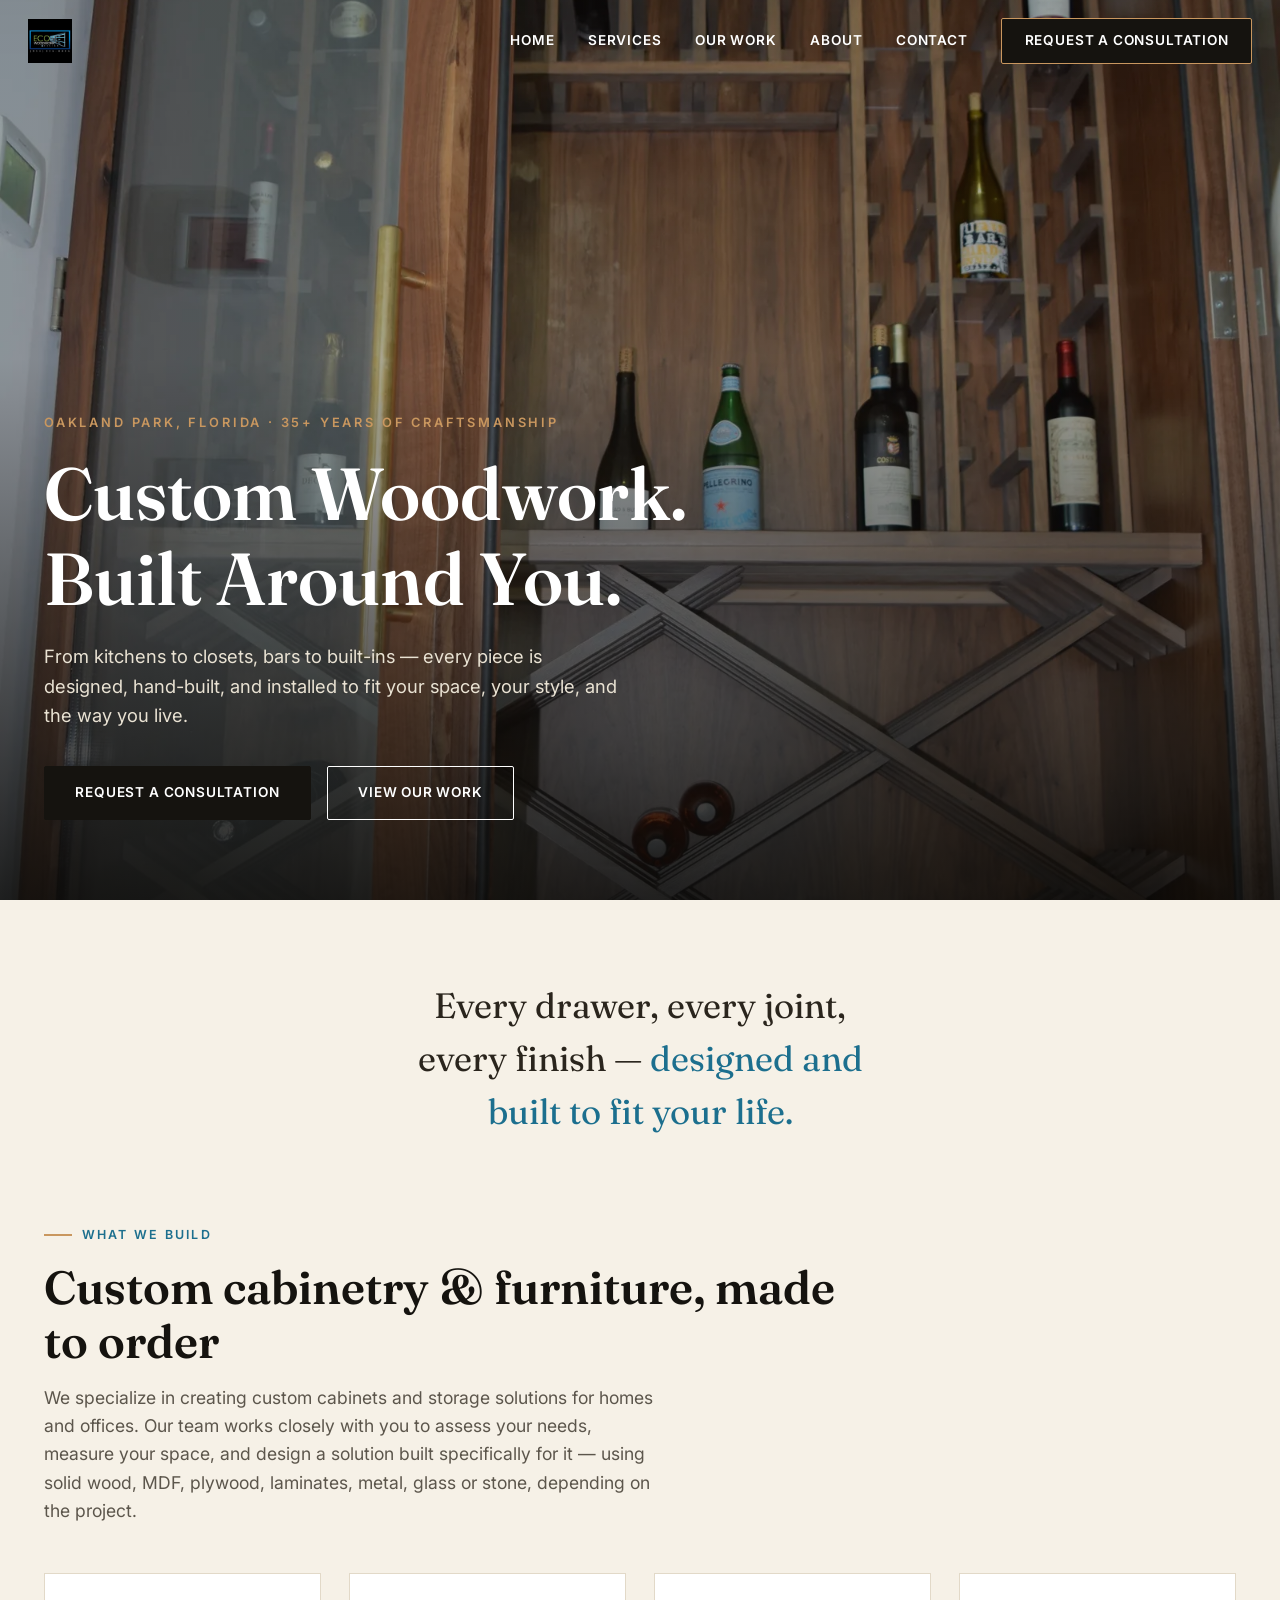
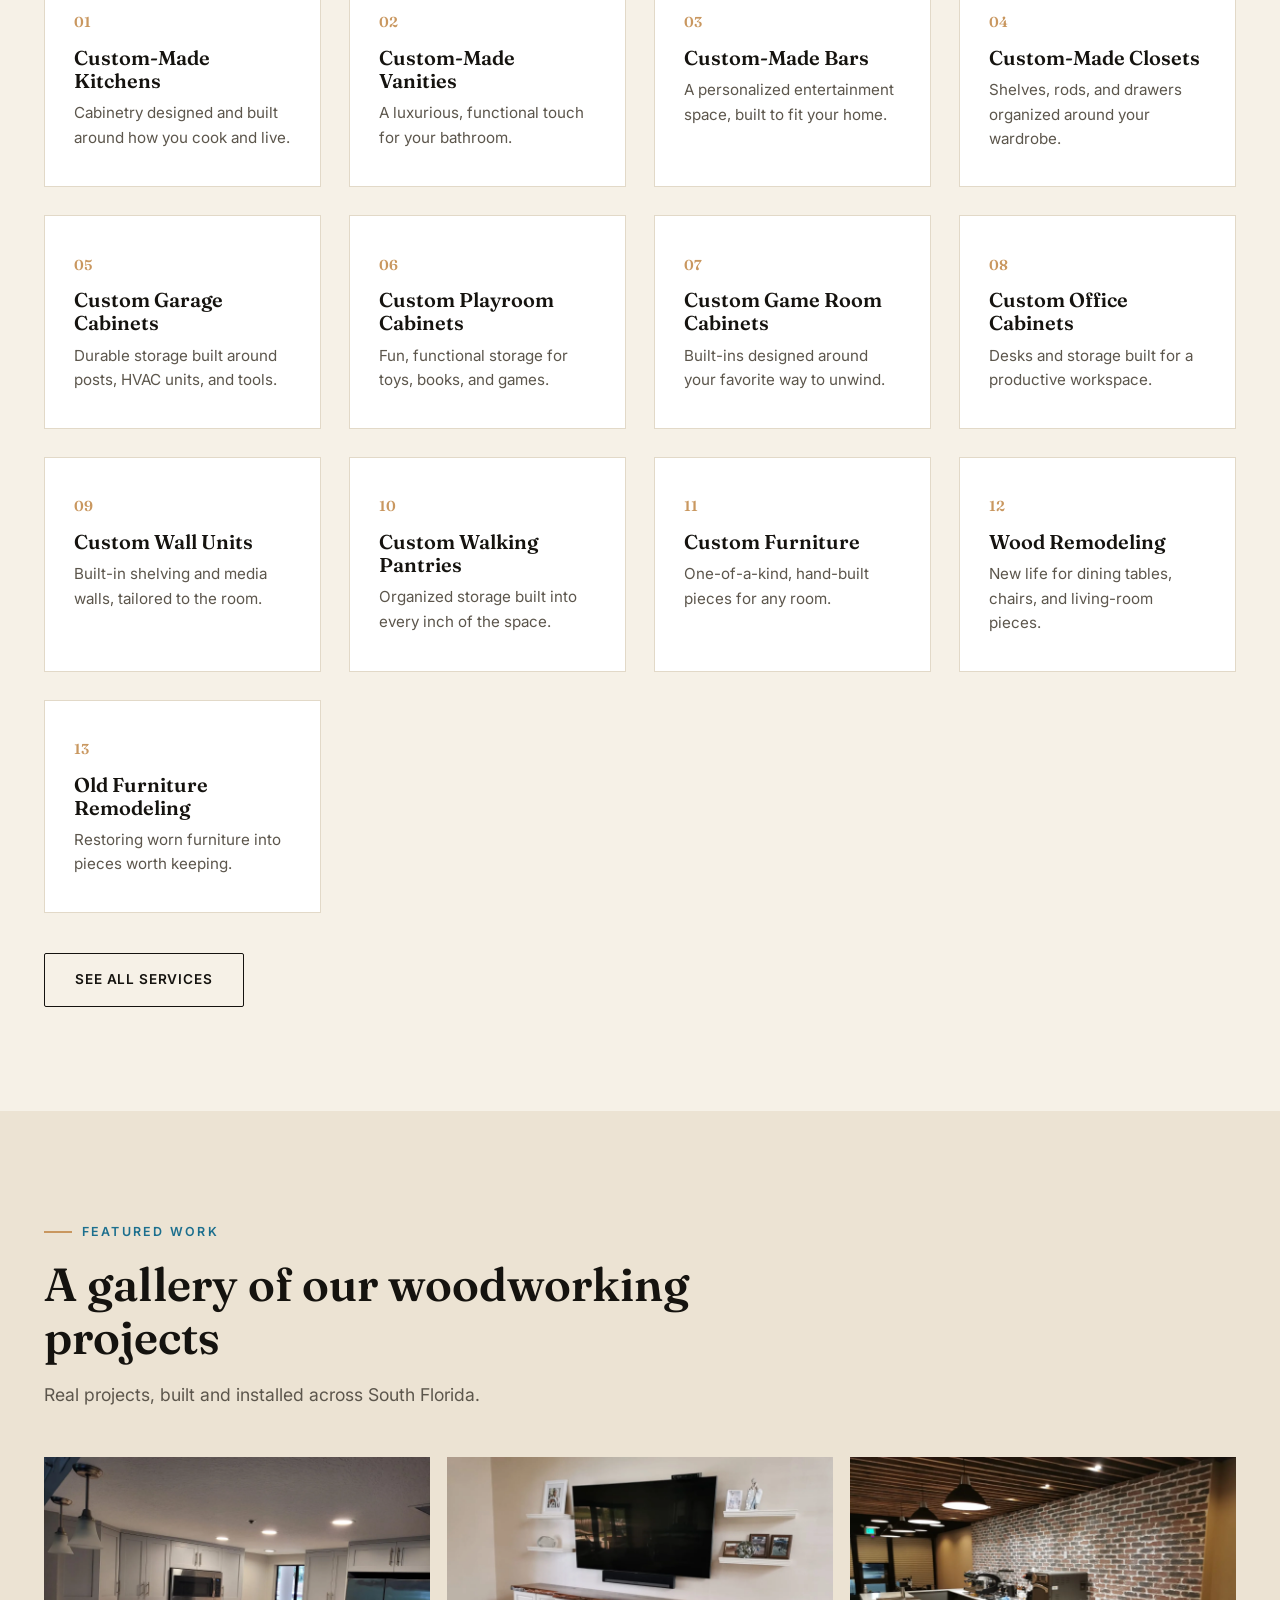
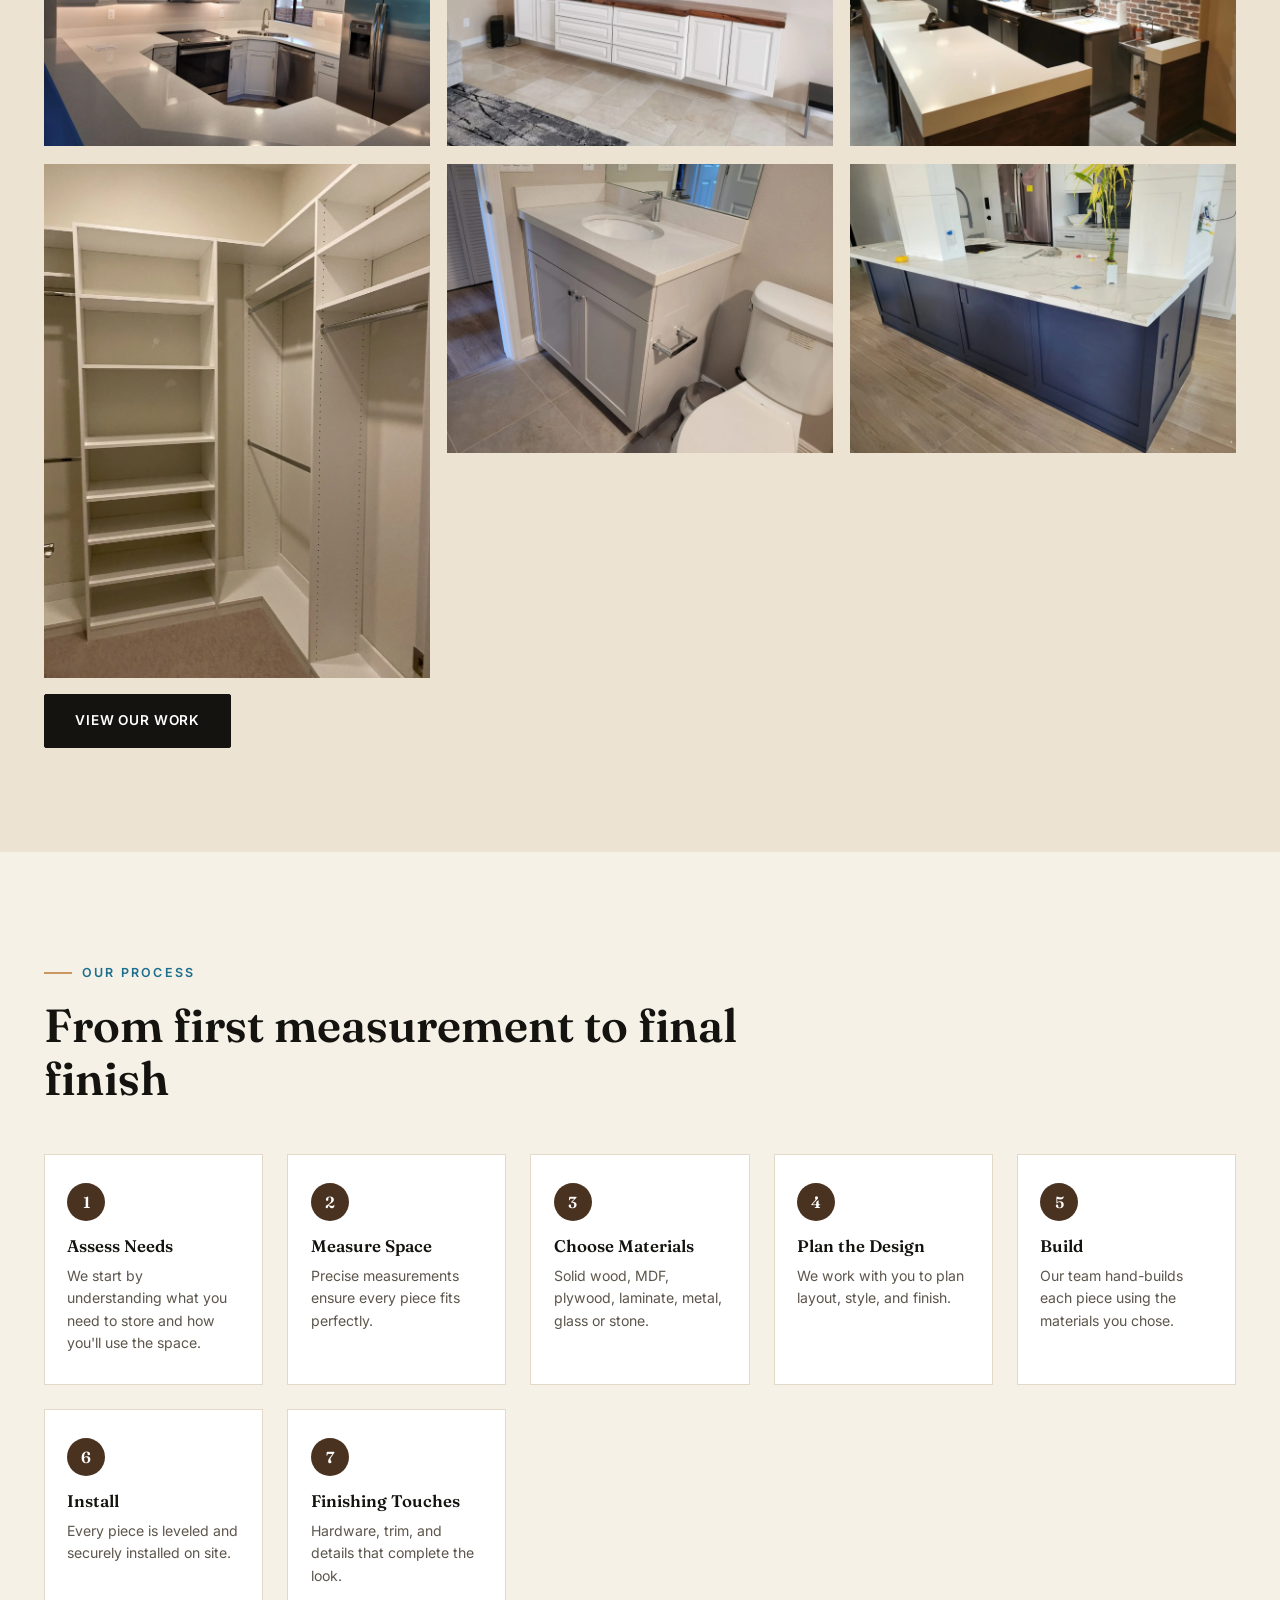
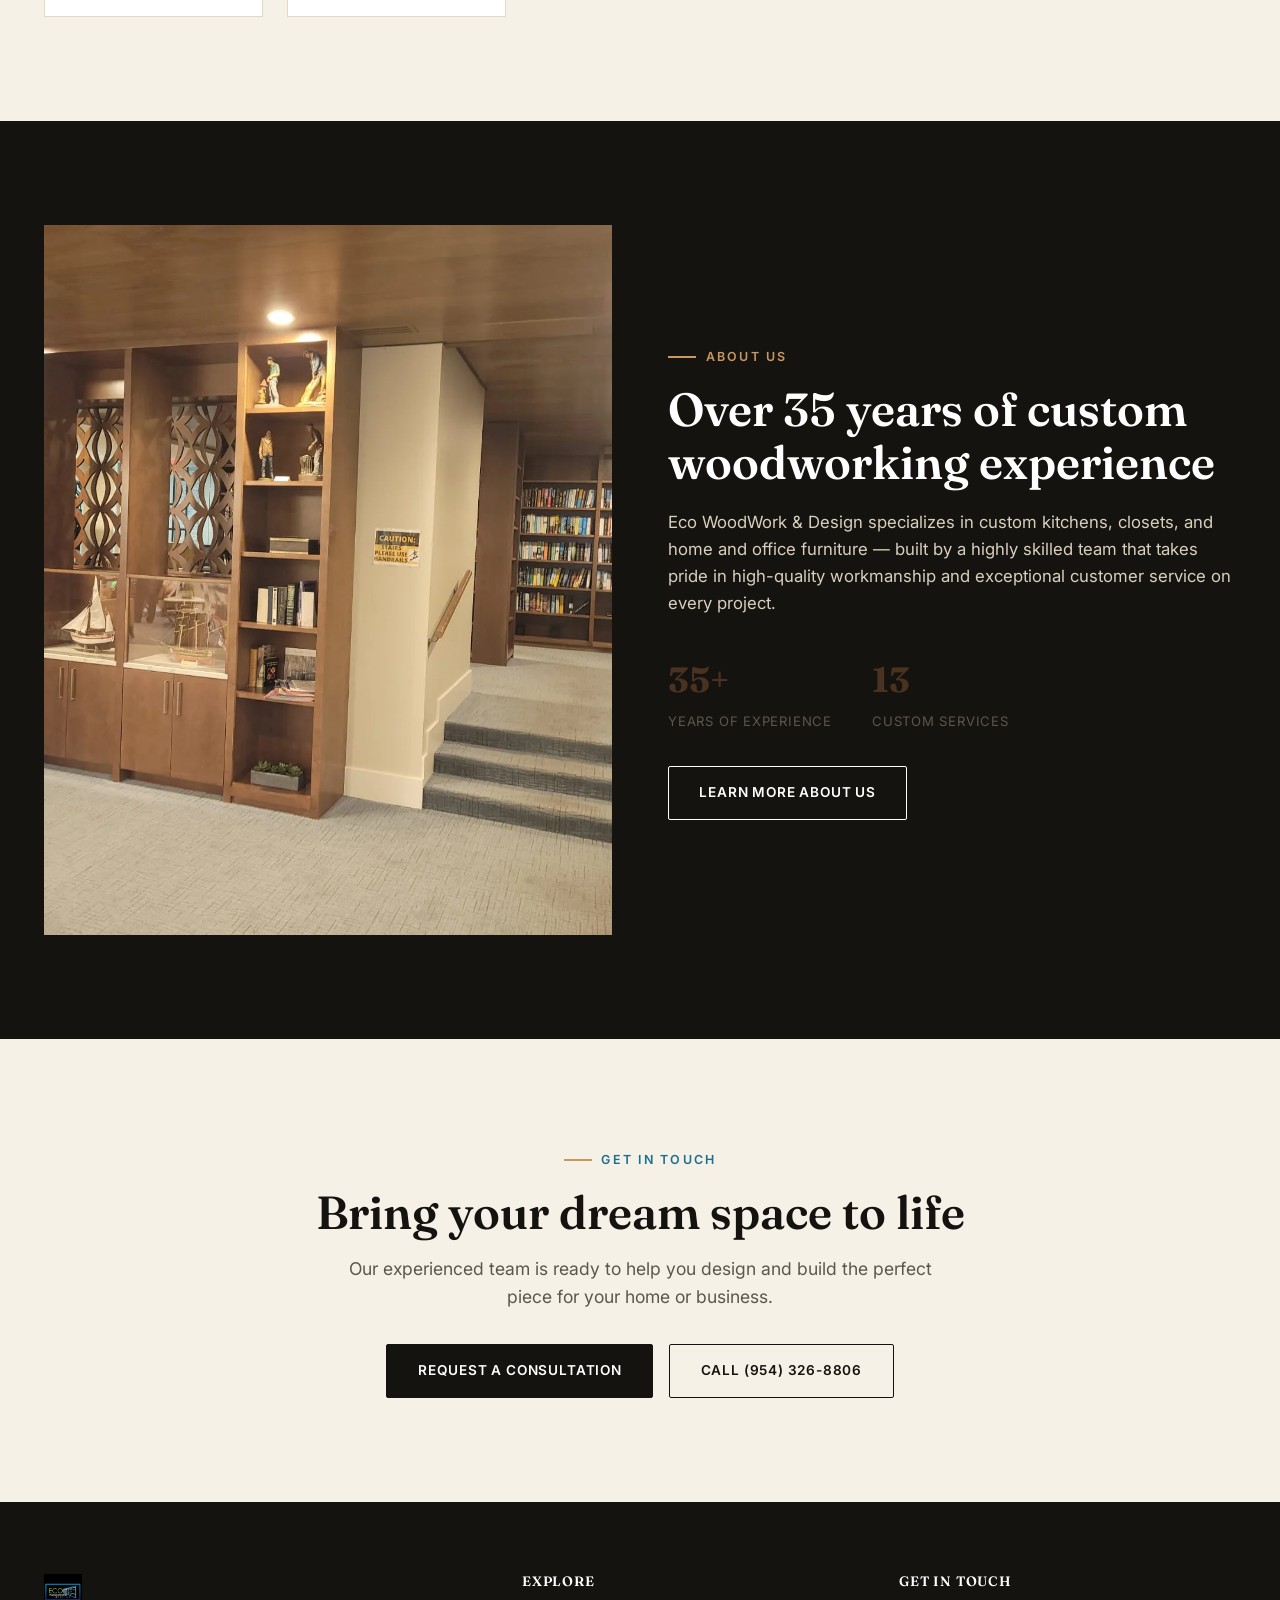
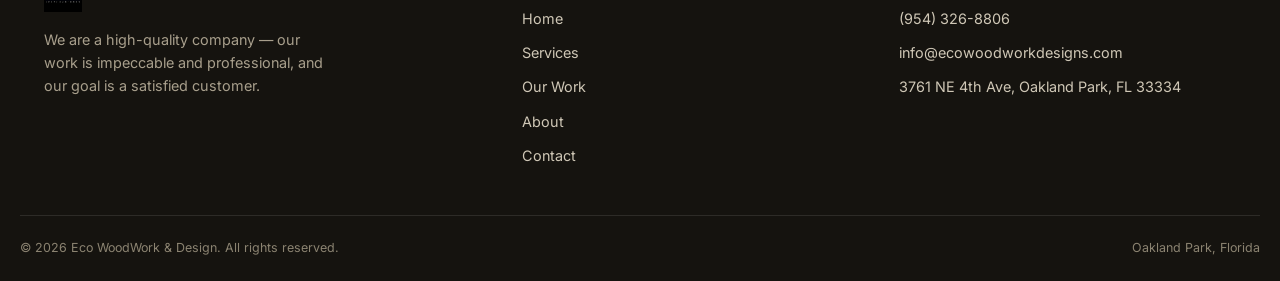
==== index.html @ cc2ccb41 "Build Eco WoodWork & Design site (kitchens, closets, vanities, bars, wall units, offices, custom fur" ====
<!DOCTYPE html>
<html lang="en">
<head>
<meta charset="UTF-8" />
<meta name="viewport" content="width=device-width, initial-scale=1.0" />
<title>Eco WoodWork &amp; Design | Custom Cabinetry &amp; Furniture in Oakland Park, FL</title>
<meta name="description" content="Custom-made kitchens, closets, vanities, bars, wall units and furniture — hand-built in Oakland Park, Florida with over 35 years of woodworking experience." />
<link rel="canonical" href="https://ecowoodworkdesigns.com/" />
<meta property="og:type" content="website" />
<meta property="og:title" content="Eco WoodWork & Design | Custom Cabinetry & Furniture" />
<meta property="og:description" content="Custom-made kitchens, closets, vanities, bars, wall units and furniture — hand-built in Oakland Park, Florida with over 35 years of woodworking experience." />
<meta property="og:image" content="https://ecowoodworkdesigns.com/assets/logo/eco-logo.png" />
<meta property="og:url" content="https://ecowoodworkdesigns.com/" />
<meta name="robots" content="index, follow" />
<link rel="icon" type="image/png" sizes="32x32" href="/assets/logo/favicon-32.png" />
<link rel="apple-touch-icon" sizes="180x180" href="/assets/logo/apple-touch-icon.png" />
<link rel="preconnect" href="https://fonts.googleapis.com" />
<link rel="preconnect" href="https://fonts.gstatic.com" crossorigin />
<link href="https://fonts.googleapis.com/css2?family=Fraunces:opsz,wght@9..144,500;9..144,600;9..144,700&family=Inter:wght@400;500;600;700&display=swap" rel="stylesheet" />
<link rel="stylesheet" href="/css/styles.css?v=1" />
<script type="application/ld+json">
{
  "@context": "https://schema.org",
  "@type": "HomeAndConstructionBusiness",
  "name": "Eco WoodWork & Design",
  "image": "https://ecowoodworkdesigns.com/assets/logo/eco-logo.png",
  "telephone": "+1-954-326-8806",
  "email": "info@ecowoodworkdesigns.com",
  "address": {
    "@type": "PostalAddress",
    "streetAddress": "3761 NE 4th Ave",
    "addressLocality": "Oakland Park",
    "addressRegion": "FL",
    "postalCode": "33334",
    "addressCountry": "US"
  },
  "url": "https://ecowoodworkdesigns.com/"
}
</script>
</head>
<body>

<header class="site-header">
  <a href="/" class="logo" aria-label="Eco WoodWork & Design — home">
    <img src="/assets/logo/eco-logo.webp" alt="Eco WoodWork &amp; Design" width="46" height="46" />
  </a>
  <button class="menu-toggle" aria-label="Toggle menu" aria-expanded="false">
    <span></span><span></span><span></span>
  </button>
  <nav class="main-nav">
    <a href="/">Home</a>
    <a href="/services/">Services</a>
    <a href="/work/">Our Work</a>
    <a href="/about/">About</a>
    <a href="/contact/">Contact</a>
    <a href="/contact/" class="btn btn-solid nav-cta">Request a Consultation</a>
  </nav>
</header>

<section class="hero">
  <div class="hero-media">
    <img src="/assets/images/gallery/bars/bar-01.webp" alt="Custom-built wine and bar cabinetry in walnut wood by Eco WoodWork & Design" />
  </div>
  <div class="hero-content">
    <p class="hero-eyebrow">Oakland Park, Florida &middot; 35+ Years of Craftsmanship</p>
    <h1 class="hero-title">Custom Woodwork.<br>Built Around You.</h1>
    <p class="hero-sub">From kitchens to closets, bars to built-ins — every piece is designed, hand-built, and installed to fit your space, your style, and the way you live.</p>
    <div class="hero-actions">
      <a href="/contact/" class="btn btn-solid">Request a Consultation</a>
      <a href="/work/" class="btn btn-light">View Our Work</a>
    </div>
  </div>
</section>

<section class="statement section">
  <div class="container">
    <p data-animate>Every drawer, every joint, every finish — <span class="cyan">designed and built to fit your life.</span></p>
  </div>
</section>

<section class="section" id="services" style="padding-top:0;">
  <div class="container">
    <p class="eyebrow" data-animate>What We Build</p>
    <h2 class="section-title" data-animate data-animate-delay="1">Custom cabinetry &amp; furniture, made to order</h2>
    <p class="section-lede" data-animate data-animate-delay="2">We specialize in creating custom cabinets and storage solutions for homes and offices. Our team works closely with you to assess your needs, measure your space, and design a solution built specifically for it — using solid wood, MDF, plywood, laminates, metal, glass or stone, depending on the project.</p>

    <div class="grid cols-4" style="margin-top:3rem;">
      <div class="service-card" data-animate>
        <span class="num">01</span>
        <h3>Custom-Made Kitchens</h3>
        <p>Cabinetry designed and built around how you cook and live.</p>
      </div>
      <div class="service-card" data-animate data-animate-delay="1">
        <span class="num">02</span>
        <h3>Custom-Made Vanities</h3>
        <p>A luxurious, functional touch for your bathroom.</p>
      </div>
      <div class="service-card" data-animate data-animate-delay="2">
        <span class="num">03</span>
        <h3>Custom-Made Bars</h3>
        <p>A personalized entertainment space, built to fit your home.</p>
      </div>
      <div class="service-card" data-animate data-animate-delay="3">
        <span class="num">04</span>
        <h3>Custom-Made Closets</h3>
        <p>Shelves, rods, and drawers organized around your wardrobe.</p>
      </div>
      <div class="service-card" data-animate>
        <span class="num">05</span>
        <h3>Custom Garage Cabinets</h3>
        <p>Durable storage built around posts, HVAC units, and tools.</p>
      </div>
      <div class="service-card" data-animate data-animate-delay="1">
        <span class="num">06</span>
        <h3>Custom Playroom Cabinets</h3>
        <p>Fun, functional storage for toys, books, and games.</p>
      </div>
      <div class="service-card" data-animate data-animate-delay="2">
        <span class="num">07</span>
        <h3>Custom Game Room Cabinets</h3>
        <p>Built-ins designed around your favorite way to unwind.</p>
      </div>
      <div class="service-card" data-animate data-animate-delay="3">
        <span class="num">08</span>
        <h3>Custom Office Cabinets</h3>
        <p>Desks and storage built for a productive workspace.</p>
      </div>
      <div class="service-card" data-animate>
        <span class="num">09</span>
        <h3>Custom Wall Units</h3>
        <p>Built-in shelving and media walls, tailored to the room.</p>
      </div>
      <div class="service-card" data-animate data-animate-delay="1">
        <span class="num">10</span>
        <h3>Custom Walking Pantries</h3>
        <p>Organized storage built into every inch of the space.</p>
      </div>
      <div class="service-card" data-animate data-animate-delay="2">
        <span class="num">11</span>
        <h3>Custom Furniture</h3>
        <p>One-of-a-kind, hand-built pieces for any room.</p>
      </div>
      <div class="service-card" data-animate data-animate-delay="3">
        <span class="num">12</span>
        <h3>Wood Remodeling</h3>
        <p>New life for dining tables, chairs, and living-room pieces.</p>
      </div>
      <div class="service-card" data-animate>
        <span class="num">13</span>
        <h3>Old Furniture Remodeling</h3>
        <p>Restoring worn furniture into pieces worth keeping.</p>
      </div>
    </div>
    <div class="btn-row" style="margin-top:2.5rem;" data-animate>
      <a href="/services/" class="btn">See All Services</a>
    </div>
  </div>
</section>

<section class="section" style="background:var(--cream-deep);">
  <div class="container">
    <p class="eyebrow" data-animate>Featured Work</p>
    <h2 class="section-title" data-animate data-animate-delay="1">A gallery of our woodworking projects</h2>
    <p class="section-lede" data-animate data-animate-delay="2">Real projects, built and installed across South Florida.</p>

    <div class="masonry" style="margin-top:3rem;">
      <figure data-animate><img src="/assets/images/gallery/kitchens/kitchen-05.webp" alt="Custom white kitchen cabinetry" loading="lazy" /></figure>
      <figure data-animate data-animate-delay="1"><img src="/assets/images/gallery/closets/closet-09.webp" alt="Custom walk-in closet with shelving" loading="lazy" /></figure>
      <figure data-animate data-animate-delay="2"><img src="/assets/images/gallery/wall-units/wall-unit-02.webp" alt="Floating wall unit with live-edge wood top" loading="lazy" /></figure>
      <figure data-animate><img src="/assets/images/gallery/vanities/vanitie-01.webp" alt="Custom bathroom vanity" loading="lazy" /></figure>
      <figure data-animate data-animate-delay="1"><img src="/assets/images/gallery/bars/bar-04.webp" alt="Custom commercial bar counter" loading="lazy" /></figure>
      <figure data-animate data-animate-delay="2"><img src="/assets/images/gallery/kitchens/kitchen-06.webp" alt="Navy blue kitchen island with quartz countertop" loading="lazy" /></figure>
    </div>
    <div class="btn-row" style="margin-top:1rem;" data-animate>
      <a href="/work/" class="btn btn-solid">View Our Work</a>
    </div>
  </div>
</section>

<section class="section">
  <div class="container">
    <p class="eyebrow" data-animate>Our Process</p>
    <h2 class="section-title" data-animate data-animate-delay="1">From first measurement to final finish</h2>
    <div class="process-list">
      <div class="process-step" data-animate><span class="step-num">1</span><h4>Assess Needs</h4><p>We start by understanding what you need to store and how you'll use the space.</p></div>
      <div class="process-step" data-animate data-animate-delay="1"><span class="step-num">2</span><h4>Measure Space</h4><p>Precise measurements ensure every piece fits perfectly.</p></div>
      <div class="process-step" data-animate data-animate-delay="2"><span class="step-num">3</span><h4>Choose Materials</h4><p>Solid wood, MDF, plywood, laminate, metal, glass or stone.</p></div>
      <div class="process-step" data-animate data-animate-delay="3"><span class="step-num">4</span><h4>Plan the Design</h4><p>We work with you to plan layout, style, and finish.</p></div>
      <div class="process-step" data-animate><span class="step-num">5</span><h4>Build</h4><p>Our team hand-builds each piece using the materials you chose.</p></div>
      <div class="process-step" data-animate data-animate-delay="1"><span class="step-num">6</span><h4>Install</h4><p>Every piece is leveled and securely installed on site.</p></div>
      <div class="process-step" data-animate data-animate-delay="2"><span class="step-num">7</span><h4>Finishing Touches</h4><p>Hardware, trim, and details that complete the look.</p></div>
    </div>
  </div>
</section>

<section class="section" style="background:var(--ink); color:var(--white);">
  <div class="container about-block">
    <div data-animate>
      <img src="/assets/images/gallery/wall-units/wall-unit-06.webp" alt="Custom built-in library shelving" />
    </div>
    <div data-animate data-animate-delay="1">
      <p class="eyebrow" style="color:var(--wood-light);">About Us</p>
      <h2 class="section-title" style="color:var(--white);">Over 35 years of custom woodworking experience</h2>
      <p style="color:#d8d0bf; margin-top:1.2rem; font-size:1.05rem;">Eco WoodWork &amp; Design specializes in custom kitchens, closets, and home and office furniture — built by a highly skilled team that takes pride in high-quality workmanship and exceptional customer service on every project.</p>
      <div class="stat-row">
        <div class="stat"><strong>35+</strong><span>Years of Experience</span></div>
        <div class="stat"><strong>13</strong><span>Custom Services</span></div>
      </div>
      <div class="btn-row" style="margin-top:2rem;">
        <a href="/about/" class="btn btn-light">Learn More About Us</a>
      </div>
    </div>
  </div>
</section>

<section class="section">
  <div class="container" style="text-align:center;">
    <p class="eyebrow" data-animate style="justify-content:center;">Get In Touch</p>
    <h2 class="section-title" data-animate data-animate-delay="1" style="margin:0 auto; text-align:center;">Bring your dream space to life</h2>
    <p class="section-lede" data-animate data-animate-delay="2" style="margin:1rem auto 0;">Our experienced team is ready to help you design and build the perfect piece for your home or business.</p>
    <div class="btn-row" style="justify-content:center; margin-top:2rem;" data-animate data-animate-delay="3">
      <a href="/contact/" class="btn btn-solid">Request a Consultation</a>
      <a href="tel:+19543268806" class="btn">Call (954) 326-8806</a>
    </div>
  </div>
</section>

<footer class="site-footer">
  <div class="container footer-grid">
    <div>
      <a href="/" class="logo">
        <img src="/assets/logo/eco-logo.webp" alt="Eco WoodWork &amp; Design" width="42" height="42" />
      </a>
      <p class="footer-tagline">We are a high-quality company — our work is impeccable and professional, and our goal is a satisfied customer.</p>
    </div>
    <div>
      <h4>Explore</h4>
      <div class="footer-links">
        <a href="/">Home</a>
        <a href="/services/">Services</a>
        <a href="/work/">Our Work</a>
        <a href="/about/">About</a>
        <a href="/contact/">Contact</a>
      </div>
    </div>
    <div>
      <h4>Get In Touch</h4>
      <div class="footer-links">
        <a href="tel:+19543268806">(954) 326-8806</a>
        <a href="mailto:info@ecowoodworkdesigns.com">info@ecowoodworkdesigns.com</a>
        <a href="/contact/">3761 NE 4th Ave, Oakland Park, FL 33334</a>
      </div>
    </div>
  </div>
  <div class="container footer-bottom">
    <span>&copy; <span data-year></span> Eco WoodWork &amp; Design. All rights reserved.</span>
    <span>Oakland Park, Florida</span>
  </div>
</footer>

<script src="/js/main.js?v=1"></script>
</body>
</html>
---- css/styles.css ----
/* ============================================================
   ECO WOODWORK & DESIGN — Design System
   ============================================================ */

:root{
  --ink:#15130f;
  --ink-soft:#2a251d;
  --wood-dark:#4a3221;
  --wood:#8a5a34;
  --wood-light:#c9975f;
  --cream:#f6f1e7;
  --cream-deep:#ece3d3;
  --white:#ffffff;
  --graphite:#5c564c;
  --line:#e2d9c8;
  --cyan:#2e9fc4;
  --cyan-deep:#1c6f8e;
  --green:#6fa84b;

  --font-head:'Fraunces', Georgia, 'Times New Roman', serif;
  --font-body:'Inter', -apple-system, BlinkMacSystemFont, 'Segoe UI', sans-serif;

  --section-pad: 6.5rem;
  --container-w: 1240px;

  --ease: cubic-bezier(.22,.68,.32,1);
}

*,*::before,*::after{ box-sizing:border-box; }
html,body{ margin:0; padding:0; }
html{ overflow-x:clip; scroll-behavior:smooth; }
body{
  overflow-x:clip;
  background:var(--cream);
  color:var(--ink);
  font-family:var(--font-body);
  font-size:16px;
  line-height:1.6;
  -webkit-font-smoothing:antialiased;
}
@media (prefers-reduced-motion: reduce){
  html{ scroll-behavior:auto; }
}

img{ max-width:100%; display:block; }
a{ color:inherit; text-decoration:none; }
ul{ margin:0; padding:0; list-style:none; }
h1,h2,h3,h4{ font-family:var(--font-head); font-weight:600; line-height:1.15; margin:0; color:var(--ink); }
p{ margin:0; }
button{ font-family:inherit; cursor:pointer; }

:focus-visible{ outline:2px solid var(--cyan); outline-offset:3px; }

.container{ max-width:var(--container-w); margin:0 auto; padding:0 1.5rem; }
.section{ padding:var(--section-pad) 0; }
@media (max-width:720px){
  :root{ --section-pad:4rem; }
}

.eyebrow{
  display:inline-flex; align-items:center; gap:.6rem;
  font-size:.78rem; letter-spacing:.18em; text-transform:uppercase;
  color:var(--cyan-deep); font-weight:600; margin:0 0 1rem;
}
.eyebrow::before{ content:''; width:28px; height:2px; background:var(--wood-light); }

.section-title{ font-size:clamp(2rem,4vw,2.9rem); max-width:26ch; }
.section-lede{ font-size:1.1rem; color:var(--graphite); max-width:56ch; margin-top:1rem; }

/* ---------------- Buttons ---------------- */
.btn{
  display:inline-flex; align-items:center; justify-content:center; gap:.5rem;
  padding:.95rem 1.9rem; border-radius:2px; border:1.5px solid var(--ink);
  background:transparent; color:var(--ink);
  font-size:.85rem; font-weight:600; letter-spacing:.06em; text-transform:uppercase;
  transition:background .25s var(--ease), color .25s var(--ease), border-color .25s var(--ease), transform .2s var(--ease);
}
.btn:hover{ background:var(--ink); color:var(--white); transform:translateY(-2px); }
.btn-solid{ background:var(--ink); color:var(--white); }
.btn-solid:hover{ background:var(--wood-dark); border-color:var(--wood-dark); }
.btn-light{ border-color:var(--white); color:var(--white); }
.btn-light:hover{ background:var(--white); color:var(--ink); }
.btn-cyan{ background:var(--cyan-deep); border-color:var(--cyan-deep); color:var(--white); }
.btn-cyan:hover{ background:var(--cyan); border-color:var(--cyan); }
.btn-row{ display:flex; gap:1rem; flex-wrap:wrap; }

/* ---------------- Header / Nav ---------------- */
.site-header{
  position:fixed; top:0; left:0; right:0; z-index:1000;
  display:flex; align-items:center; justify-content:space-between;
  padding:1.1rem 1.75rem;
  transition:padding .3s var(--ease);
}
.site-header::before{
  content:''; position:absolute; inset:0; z-index:-1;
  background:rgba(21,19,15,0);
  transition:background .3s var(--ease), backdrop-filter .3s var(--ease);
}
.site-header.is-scrolled::before{
  background:rgba(21,19,15,.92);
  backdrop-filter:blur(10px);
}
.site-header.is-scrolled{ padding:.7rem 1.75rem; }

.logo{ display:flex; align-items:center; gap:.6rem; z-index:2; }
.logo img{ height:44px; width:auto; }
.logo small{ display:none; }

.main-nav{
  display:flex; align-items:center; gap:2.1rem;
}
.main-nav a{
  color:var(--white); font-size:.85rem; font-weight:600;
  letter-spacing:.06em; text-transform:uppercase;
  padding:.4rem 0; position:relative;
}
.main-nav a:not(.btn)::after{
  content:''; position:absolute; left:0; bottom:-2px; width:0; height:1px;
  background:var(--wood-light); transition:width .25s var(--ease);
}
.main-nav a:not(.btn):hover::after{ width:100%; }
.main-nav .nav-cta{
  border:1.5px solid var(--wood-light); color:var(--white);
  padding:.7rem 1.4rem; border-radius:2px;
}
.main-nav .nav-cta:hover{ background:var(--wood-light); color:var(--ink); }

.menu-toggle{
  display:none; flex-direction:column; justify-content:center; gap:5px;
  width:42px; height:42px; background:transparent; border:none; z-index:2;
}
.menu-toggle span{ display:block; width:24px; height:2px; background:var(--white); transition:transform .25s var(--ease), opacity .25s var(--ease); }
.menu-toggle[aria-expanded="true"] span:nth-child(1){ transform:translateY(7px) rotate(45deg); }
.menu-toggle[aria-expanded="true"] span:nth-child(2){ opacity:0; }
.menu-toggle[aria-expanded="true"] span:nth-child(3){ transform:translateY(-7px) rotate(-45deg); }

@media (max-width:900px){
  .menu-toggle{ display:flex; }
  .main-nav{
    position:fixed; inset:0; z-index:1;
    flex-direction:column; justify-content:center; align-items:flex-start;
    gap:1.4rem; padding:2rem 2rem;
    background:var(--ink);
    transform:translateX(100%); transition:transform .35s var(--ease);
  }
  .main-nav.is-open{ transform:translateX(0); }
  .main-nav a{ font-size:1.4rem; }
  .main-nav .nav-cta{ margin-top:1rem; }
}

/* ---------------- Hero ---------------- */
.hero{
  position:relative; min-height:100svh; display:flex; align-items:flex-end;
  background:var(--ink); color:var(--white); overflow:clip;
}
.hero-media{ position:absolute; inset:0; z-index:0; }
.hero-media img{ width:100%; height:100%; object-fit:cover; }
.hero-media::after{
  content:''; position:absolute; inset:0;
  background:linear-gradient(180deg, rgba(10,9,7,.35) 0%, rgba(10,9,7,.35) 40%, rgba(10,9,7,.88) 100%);
}
.hero-content{ position:relative; z-index:1; padding:8rem 1.5rem 5rem; max-width:var(--container-w); margin:0 auto; width:100%; }
.hero-eyebrow{
  font-size:.8rem; letter-spacing:.22em; text-transform:uppercase; color:var(--wood-light);
  font-weight:600; margin-bottom:1.2rem;
}
.hero-title{
  font-size:clamp(2.6rem,6vw,4.6rem); max-width:16ch; color:var(--white);
}
.hero-sub{ font-size:1.15rem; max-width:48ch; margin-top:1.3rem; color:#e9e2d3; }
.hero-actions{ display:flex; gap:1rem; margin-top:2.2rem; flex-wrap:wrap; }

/* ---------------- Data-animate ---------------- */
[data-animate]{
  opacity:0; transform:translateY(28px);
  transition:opacity .7s var(--ease), transform .7s var(--ease);
}
[data-animate].is-visible{ opacity:1; transform:none; }
[data-animate-delay="1"]{ transition-delay:.08s; }
[data-animate-delay="2"]{ transition-delay:.16s; }
[data-animate-delay="3"]{ transition-delay:.24s; }
[data-animate-delay="4"]{ transition-delay:.32s; }
@media (prefers-reduced-motion: reduce){
  [data-animate]{ opacity:1; transform:none; transition:none; }
}

/* ---------------- Brand statement ---------------- */
.statement{
  text-align:center; padding:5rem 0;
}
.statement p{
  font-family:var(--font-head); font-size:clamp(1.5rem,3vw,2.2rem);
  line-height:1.5; max-width:20ch; margin:0 auto; color:var(--ink-soft);
}
.statement .cyan{ color:var(--cyan-deep); }

/* ---------------- Cards / Grids ---------------- */
.grid{ display:grid; gap:1.75rem; }
.cols-2{ grid-template-columns:repeat(2,1fr); }
.cols-3{ grid-template-columns:repeat(3,1fr); }
.cols-4{ grid-template-columns:repeat(4,1fr); }
@media (max-width:960px){ .cols-3,.cols-4{ grid-template-columns:repeat(2,1fr); } }
@media (max-width:620px){ .cols-2,.cols-3,.cols-4{ grid-template-columns:1fr; } }

.service-card{
  background:var(--white); border:1px solid var(--line); padding:2.2rem 1.8rem;
  transition:transform .3s var(--ease), box-shadow .3s var(--ease), border-color .3s var(--ease);
}
.service-card:hover{ transform:translateY(-6px); box-shadow:0 20px 40px -20px rgba(21,19,15,.25); border-color:var(--wood-light); }
.service-card .num{ font-family:var(--font-head); font-size:.9rem; color:var(--wood-light); font-weight:600; }
.service-card h3{ font-size:1.25rem; margin:.7rem 0 .6rem; }
.service-card p{ color:var(--graphite); font-size:.95rem; }

/* ---------------- Process steps ---------------- */
.process-list{ display:grid; grid-template-columns:repeat(auto-fit,minmax(200px,1fr)); gap:1.5rem; margin-top:3rem; }
.process-step{
  position:relative; padding:1.8rem 1.4rem; background:var(--white); border:1px solid var(--line);
}
.process-step .step-num{
  display:inline-flex; align-items:center; justify-content:center;
  width:38px; height:38px; border-radius:50%; background:var(--wood-dark); color:var(--white);
  font-family:var(--font-head); font-weight:600; margin-bottom:1rem;
}
.process-step h4{ font-size:1.05rem; margin-bottom:.5rem; }
.process-step p{ font-size:.88rem; color:var(--graphite); }

/* ---------------- Featured work teaser / gallery ---------------- */
.masonry{
  columns:3 280px; column-gap:1.1rem;
}
.masonry figure{
  break-inside:avoid; margin:0 0 1.1rem; overflow:hidden; position:relative; background:var(--ink);
  cursor:zoom-in;
}
.masonry figure img{ width:100%; height:auto; display:block; transition:transform .5s var(--ease); }
.masonry figure:hover img{ transform:scale(1.045); }
.masonry figcaption{
  position:absolute; left:0; right:0; bottom:0; padding:1.4rem 1.1rem .9rem;
  background:linear-gradient(0deg, rgba(10,9,7,.82), transparent);
  color:var(--white); font-size:.82rem; letter-spacing:.04em; text-transform:uppercase; font-weight:600;
  opacity:0; transform:translateY(8px); transition:opacity .3s var(--ease), transform .3s var(--ease);
}
.masonry figure:hover figcaption{ opacity:1; transform:none; }
@media (max-width:720px){ .masonry{ columns:2 200px; } }
@media (max-width:460px){ .masonry{ columns:1; } }

.placeholder-figure{
  display:flex; align-items:center; justify-content:center; aspect-ratio:4/5;
  background:repeating-linear-gradient(135deg, var(--cream-deep), var(--cream-deep) 12px, var(--cream) 12px, var(--cream) 24px);
  border:1px dashed var(--wood-light); color:var(--graphite);
  font-size:.8rem; letter-spacing:.06em; text-transform:uppercase; text-align:center; padding:1.5rem;
}

.filter-bar{ display:flex; flex-wrap:wrap; gap:.6rem; margin:2.2rem 0 2.5rem; }
.filter-btn{
  padding:.55rem 1.15rem; border:1.5px solid var(--line); background:var(--white);
  font-size:.78rem; font-weight:600; letter-spacing:.05em; text-transform:uppercase;
  border-radius:999px; color:var(--graphite); transition:all .25s var(--ease);
}
.filter-btn:hover{ border-color:var(--wood-light); color:var(--ink); }
.filter-btn.is-active{ background:var(--ink); border-color:var(--ink); color:var(--white); }

/* Lightbox */
.lightbox{
  position:fixed; inset:0; z-index:2000; background:rgba(10,9,7,.95);
  display:flex; align-items:center; justify-content:center; padding:2rem;
  opacity:0; pointer-events:none; transition:opacity .3s var(--ease);
}
.lightbox.is-open{ opacity:1; pointer-events:auto; }
.lightbox img{ max-width:100%; max-height:88vh; margin:0 auto; }
.lightbox-close{
  position:absolute; top:1.5rem; right:1.5rem; width:44px; height:44px;
  border:1.5px solid rgba(255,255,255,.4); background:transparent; color:var(--white);
  border-radius:50%; font-size:1.3rem; line-height:1;
}
.lightbox-cap{ position:absolute; bottom:1.6rem; left:0; right:0; text-align:center; color:#e9e2d3; font-size:.85rem; letter-spacing:.04em; text-transform:uppercase; }

/* ---------------- About ---------------- */
.about-block{ display:grid; grid-template-columns:1fr 1fr; gap:3.5rem; align-items:center; }
.about-block img{ width:100%; height:100%; object-fit:cover; aspect-ratio:4/5; }
@media (max-width:820px){ .about-block{ grid-template-columns:1fr; } }
.stat-row{ display:flex; gap:2.5rem; margin-top:2.2rem; flex-wrap:wrap; }
.stat{ }
.stat strong{ display:block; font-family:var(--font-head); font-size:2.2rem; color:var(--wood-dark); }
.stat span{ font-size:.82rem; text-transform:uppercase; letter-spacing:.06em; color:var(--graphite); }

.mv-grid{ display:grid; grid-template-columns:1fr 1fr; gap:2rem; margin-top:1rem; }
@media (max-width:720px){ .mv-grid{ grid-template-columns:1fr; } }
.mv-card{ background:var(--white); border:1px solid var(--line); padding:2.2rem; }
.mv-card h3{ color:var(--cyan-deep); font-size:1.3rem; margin-bottom:.9rem; }
.mv-card p{ color:var(--graphite); }

/* ---------------- Contact ---------------- */
.contact-grid{ display:grid; grid-template-columns:1.1fr .9fr; gap:3.5rem; }
@media (max-width:900px){ .contact-grid{ grid-template-columns:1fr; } }
.contact-form{ display:flex; flex-direction:column; gap:1.2rem; }
.form-grid{ display:grid; grid-template-columns:1fr 1fr; gap:1.2rem; }
@media (max-width:560px){ .form-grid{ grid-template-columns:1fr; } }
.form-grid label,.contact-form > label{
  display:flex; flex-direction:column; gap:.5rem; font-size:.82rem; font-weight:600;
  letter-spacing:.04em; text-transform:uppercase; color:var(--ink-soft);
}
.full-width{ grid-column:1/-1; }
input,textarea{
  font-family:inherit; font-size:1rem; padding:.85rem 1rem; border:1.5px solid var(--line);
  background:var(--white); color:var(--ink); border-radius:2px; transition:border-color .2s var(--ease);
}
input:focus,textarea:focus{ border-color:var(--cyan); }
textarea{ resize:vertical; min-height:140px; }
.form-status{ font-size:.88rem; min-height:1.2em; }
.form-status.is-success{ color:var(--green); }
.form-status.is-error{ color:#b6462f; }

.contact-info-card{ background:var(--ink); color:var(--white); padding:2.6rem; }
.contact-info-card h3{ color:var(--white); font-size:1.3rem; margin-bottom:1.4rem; }
.contact-info-list{ display:flex; flex-direction:column; gap:1.2rem; }
.contact-info-list a,.contact-info-list span{ display:block; color:#e9e2d3; font-size:.95rem; }
.contact-info-list strong{ display:block; color:var(--wood-light); font-size:.75rem; text-transform:uppercase; letter-spacing:.06em; margin-bottom:.3rem; }
.contact-info-list a:hover{ color:var(--white); }
.map-wrap{ margin-top:1.6rem; border:1px solid rgba(255,255,255,.15); }
.map-wrap iframe{ width:100%; height:220px; border:0; filter:grayscale(.3); }

/* ---------------- Footer ---------------- */
.site-footer{ background:var(--ink); color:#cfc7b6; padding:4.5rem 0 0; }
.footer-grid{ display:grid; grid-template-columns:1.3fr 1fr 1fr; gap:2.5rem; padding-bottom:3rem; }
@media (max-width:720px){ .footer-grid{ grid-template-columns:1fr; } }
.site-footer .logo img{ height:38px; }
.footer-tagline{ margin-top:1rem; font-size:.9rem; max-width:32ch; color:#a89f8c; }
.site-footer h4{ color:var(--white); font-size:.85rem; letter-spacing:.06em; text-transform:uppercase; margin-bottom:1.1rem; }
.footer-links{ display:flex; flex-direction:column; gap:.7rem; }
.footer-links a{ font-size:.9rem; color:#cfc7b6; }
.footer-links a:hover{ color:var(--wood-light); }
.footer-bottom{
  display:flex; justify-content:space-between; flex-wrap:wrap; gap:.6rem;
  padding:1.4rem 0; border-top:1px solid rgba(255,255,255,.1); font-size:.78rem; color:#8b8371;
}

/* ---------------- Page hero (interior pages) ---------------- */
.page-hero{
  background:var(--ink); color:var(--white); padding:calc(var(--section-pad) + 5rem) 0 4rem;
}
.page-hero .eyebrow{ color:var(--wood-light); }
.page-hero h1{ color:var(--white); font-size:clamp(2.2rem,4.5vw,3.4rem); max-width:22ch; }
.page-hero p{ color:#d8d0bf; max-width:56ch; margin-top:1rem; font-size:1.05rem; }

.notice-band{
  background:var(--cream-deep); border:1px dashed var(--wood-light);
  padding:1.1rem 1.4rem; font-size:.88rem; color:var(--graphite); margin-top:2rem;
}
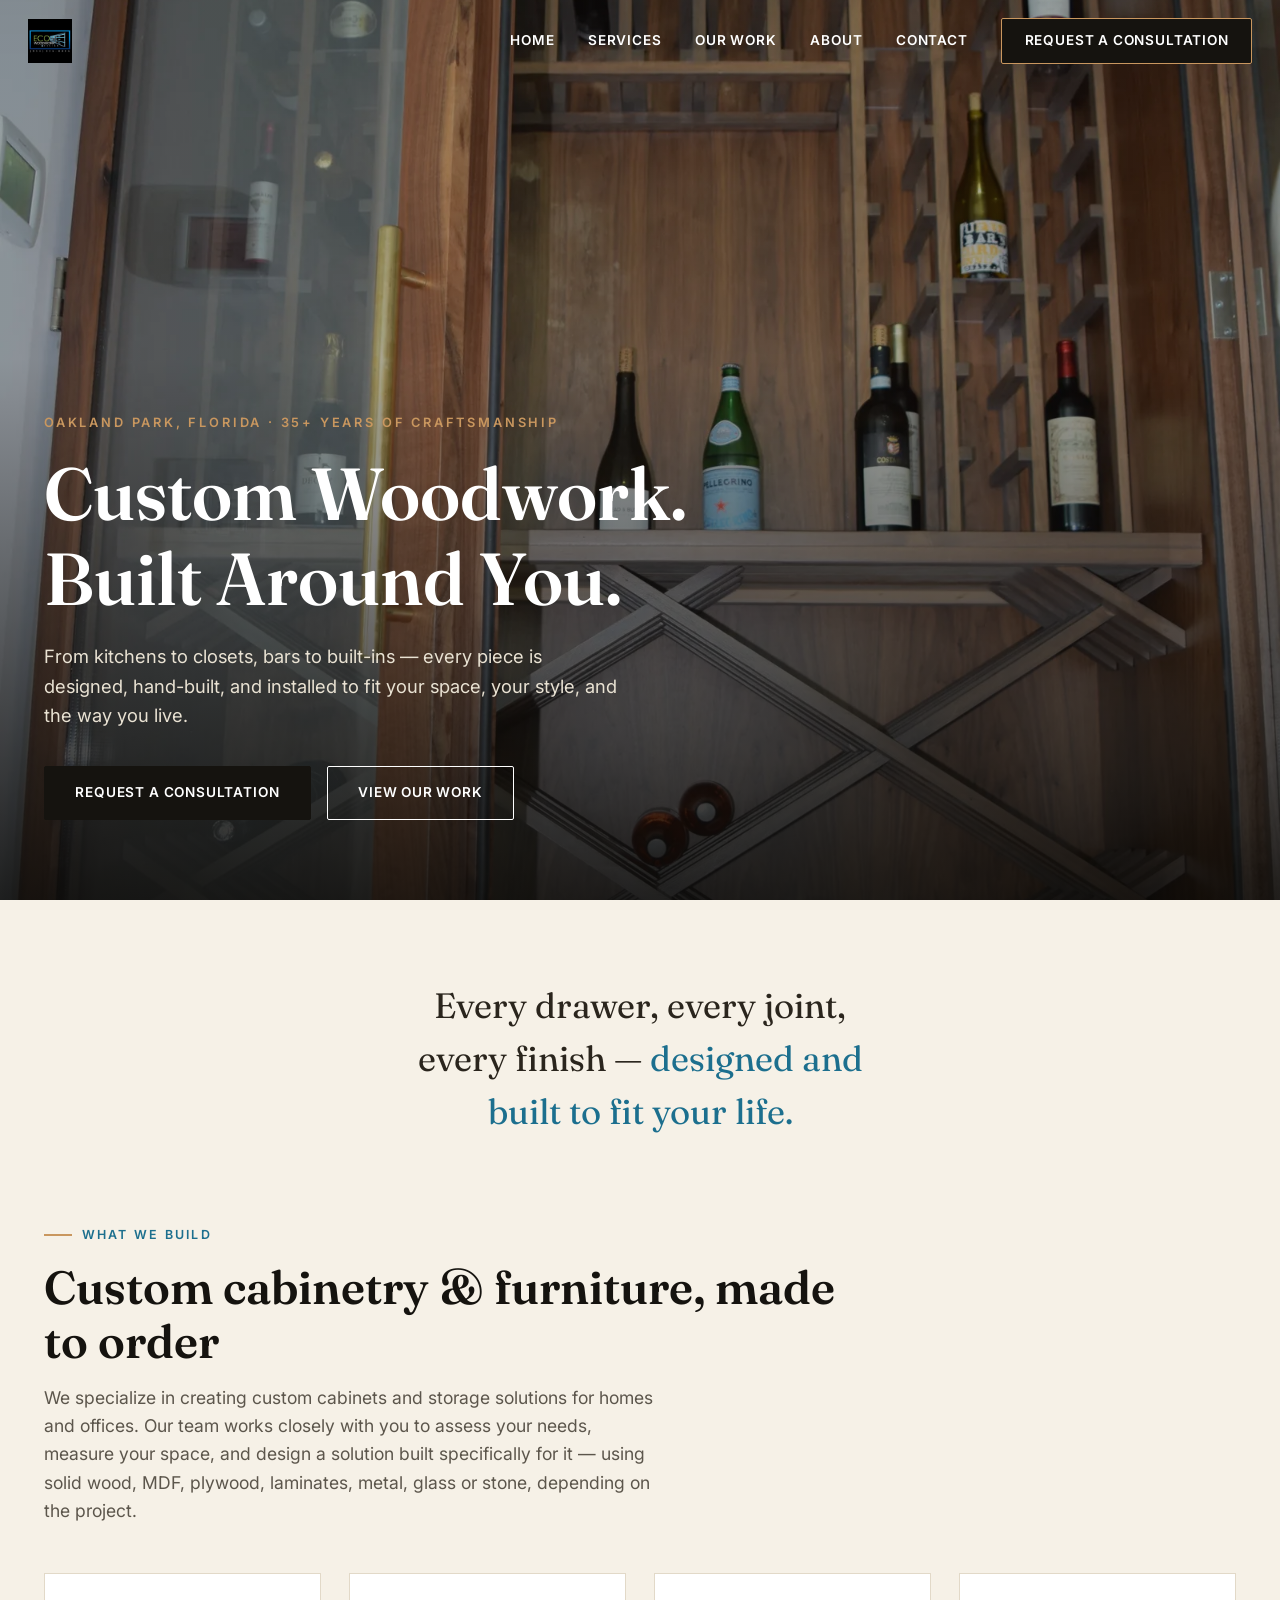
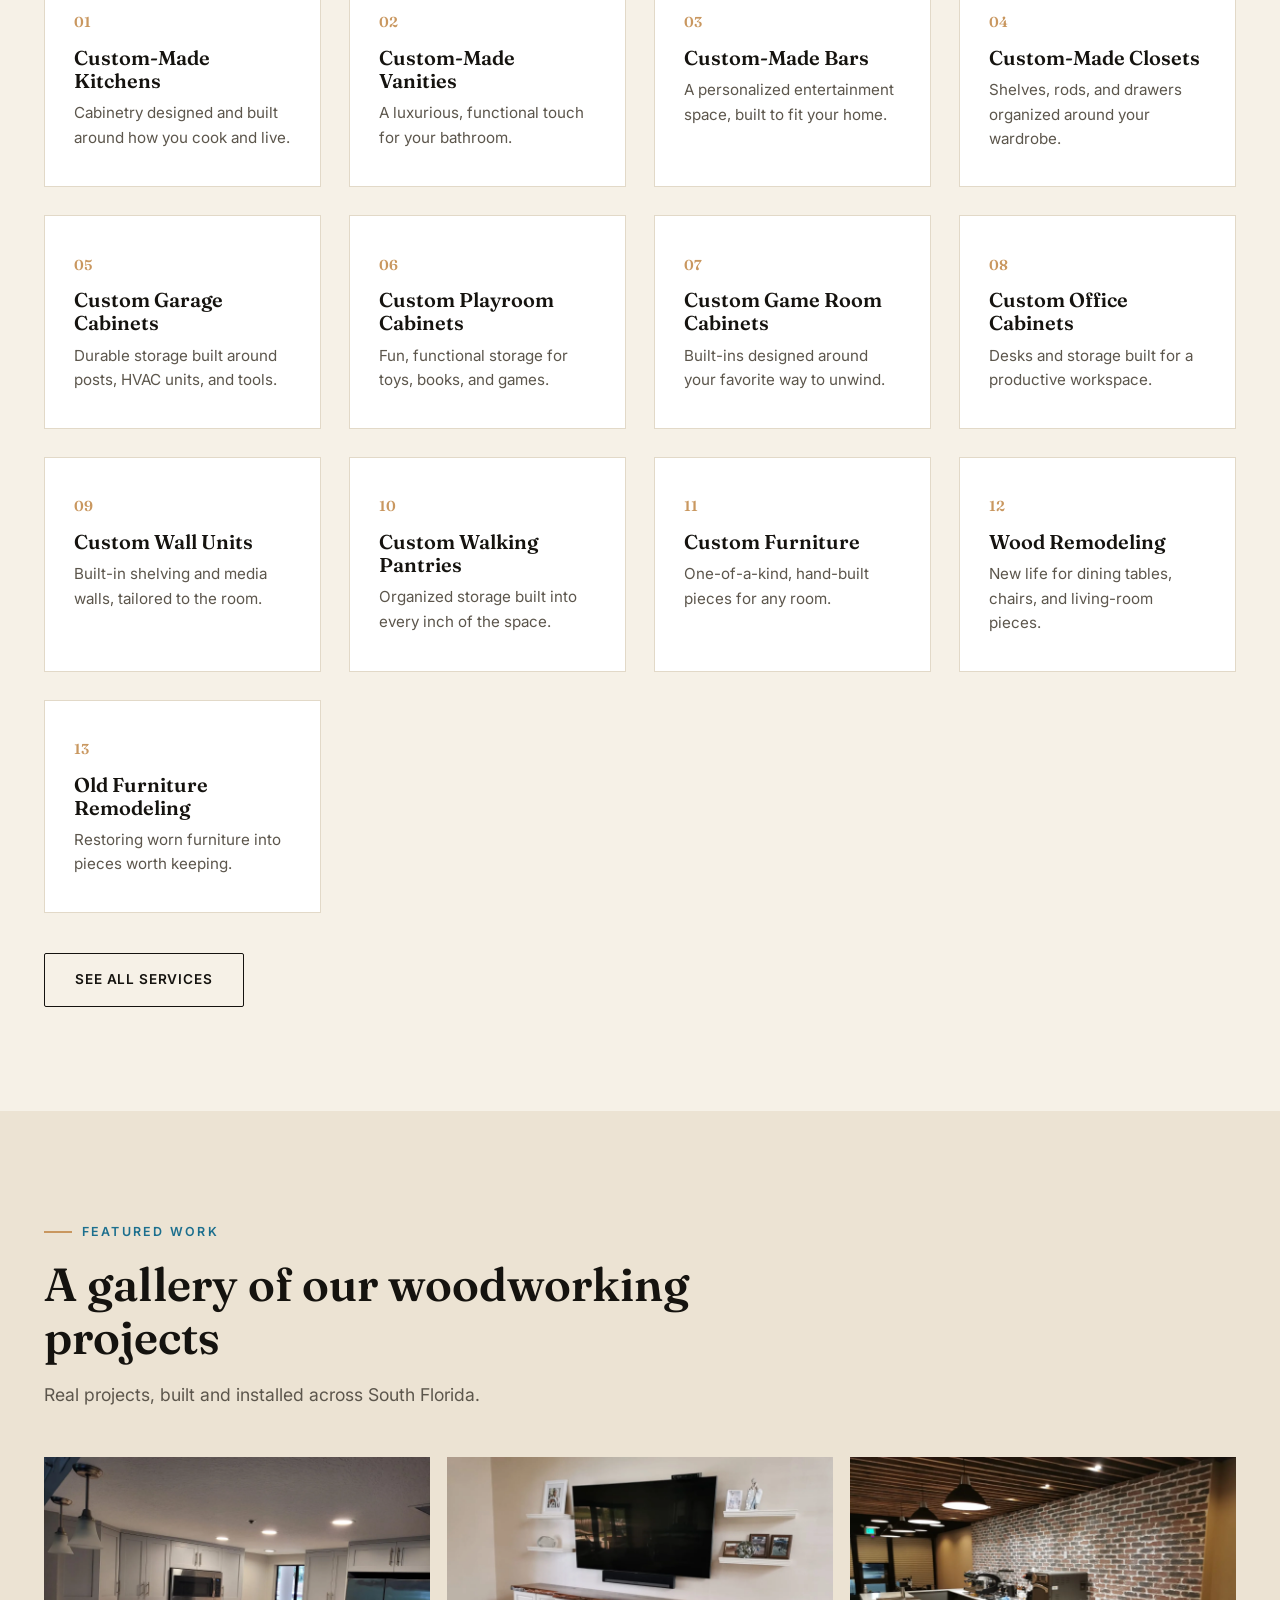
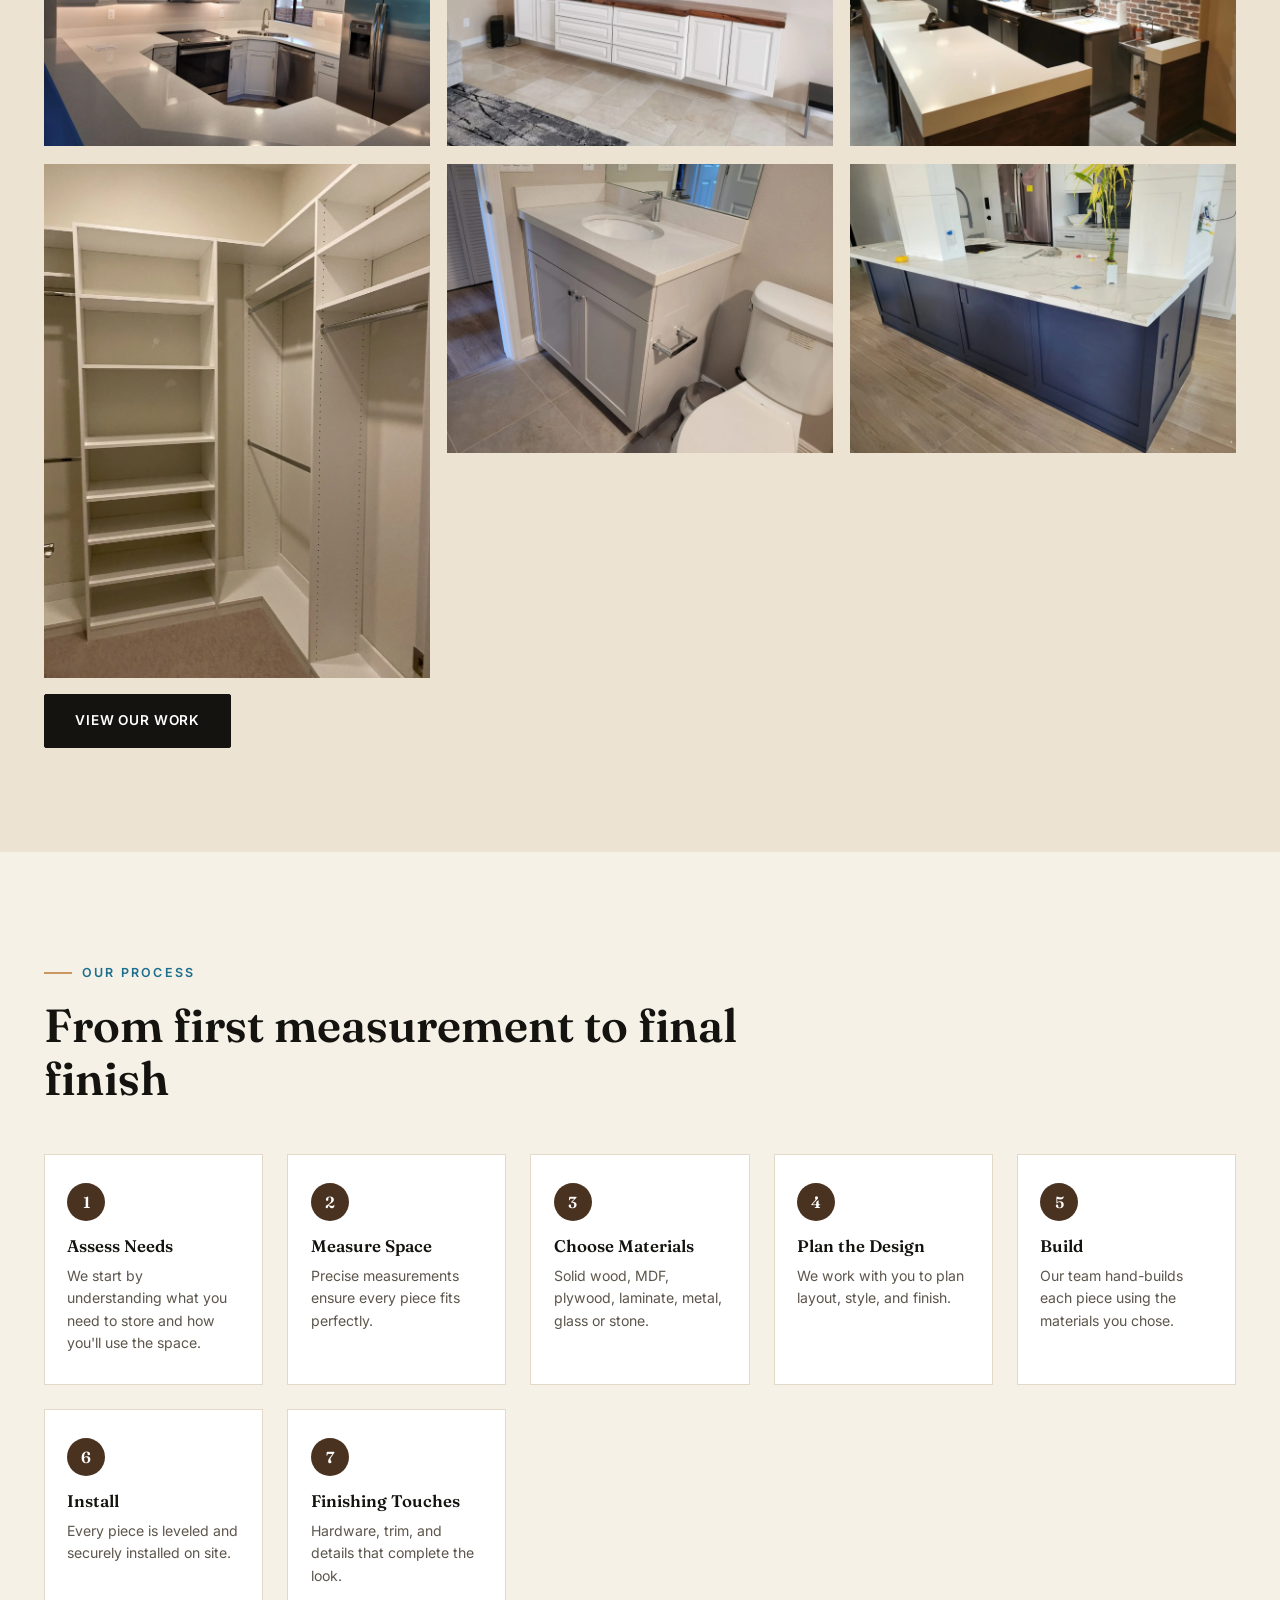
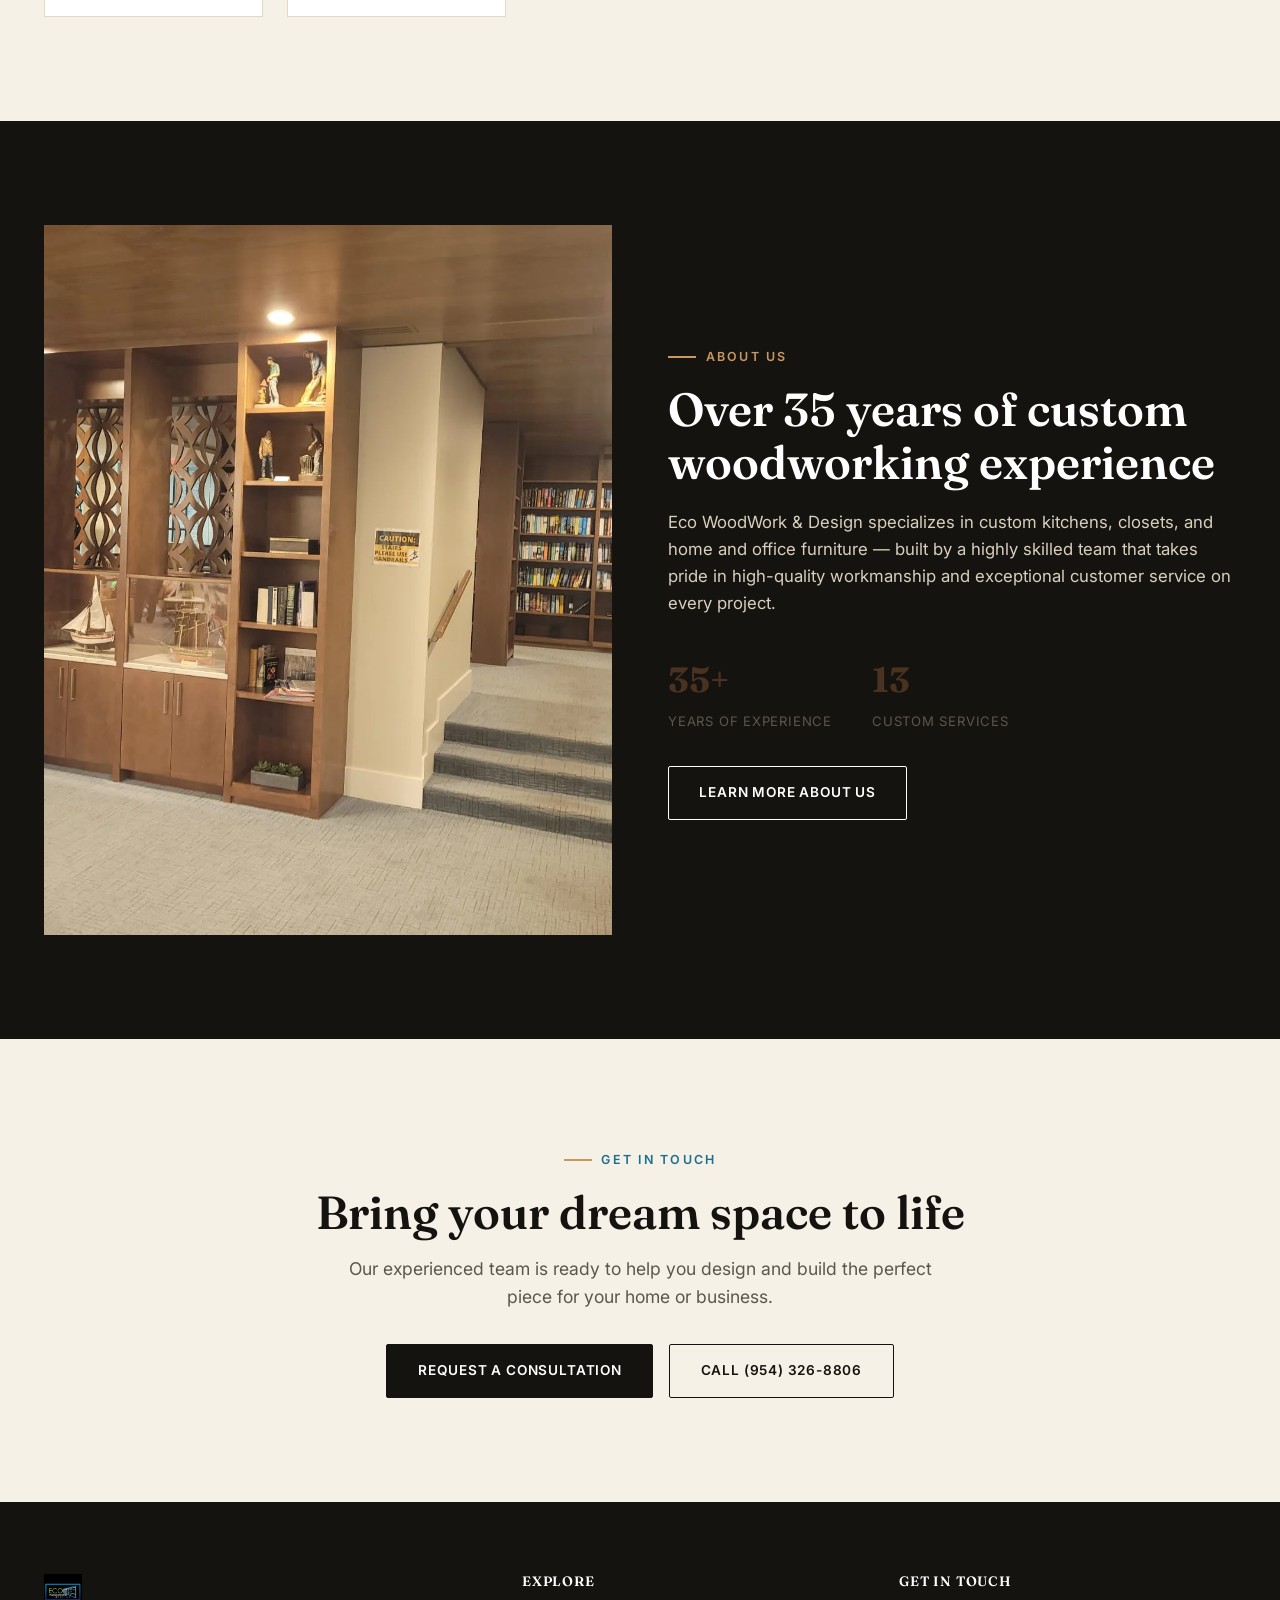
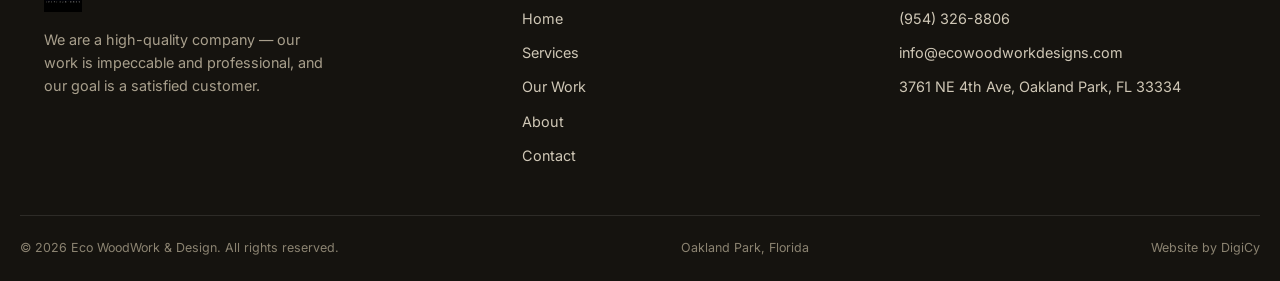
==== commit f2b92c45: "Agregar crédito 'Website by DigiCy' con enlace en el footer de todas las páginas" ====
--- a/index.html
+++ b/index.html
@@ -255,6 +255,7 @@
   <div class="container footer-bottom">
     <span>&copy; <span data-year></span> Eco WoodWork &amp; Design. All rights reserved.</span>
     <span>Oakland Park, Florida</span>
+    <span>Website by <a href="https://digicyus.com" target="_blank" rel="noopener">DigiCy</a></span>
   </div>
 </footer>
 
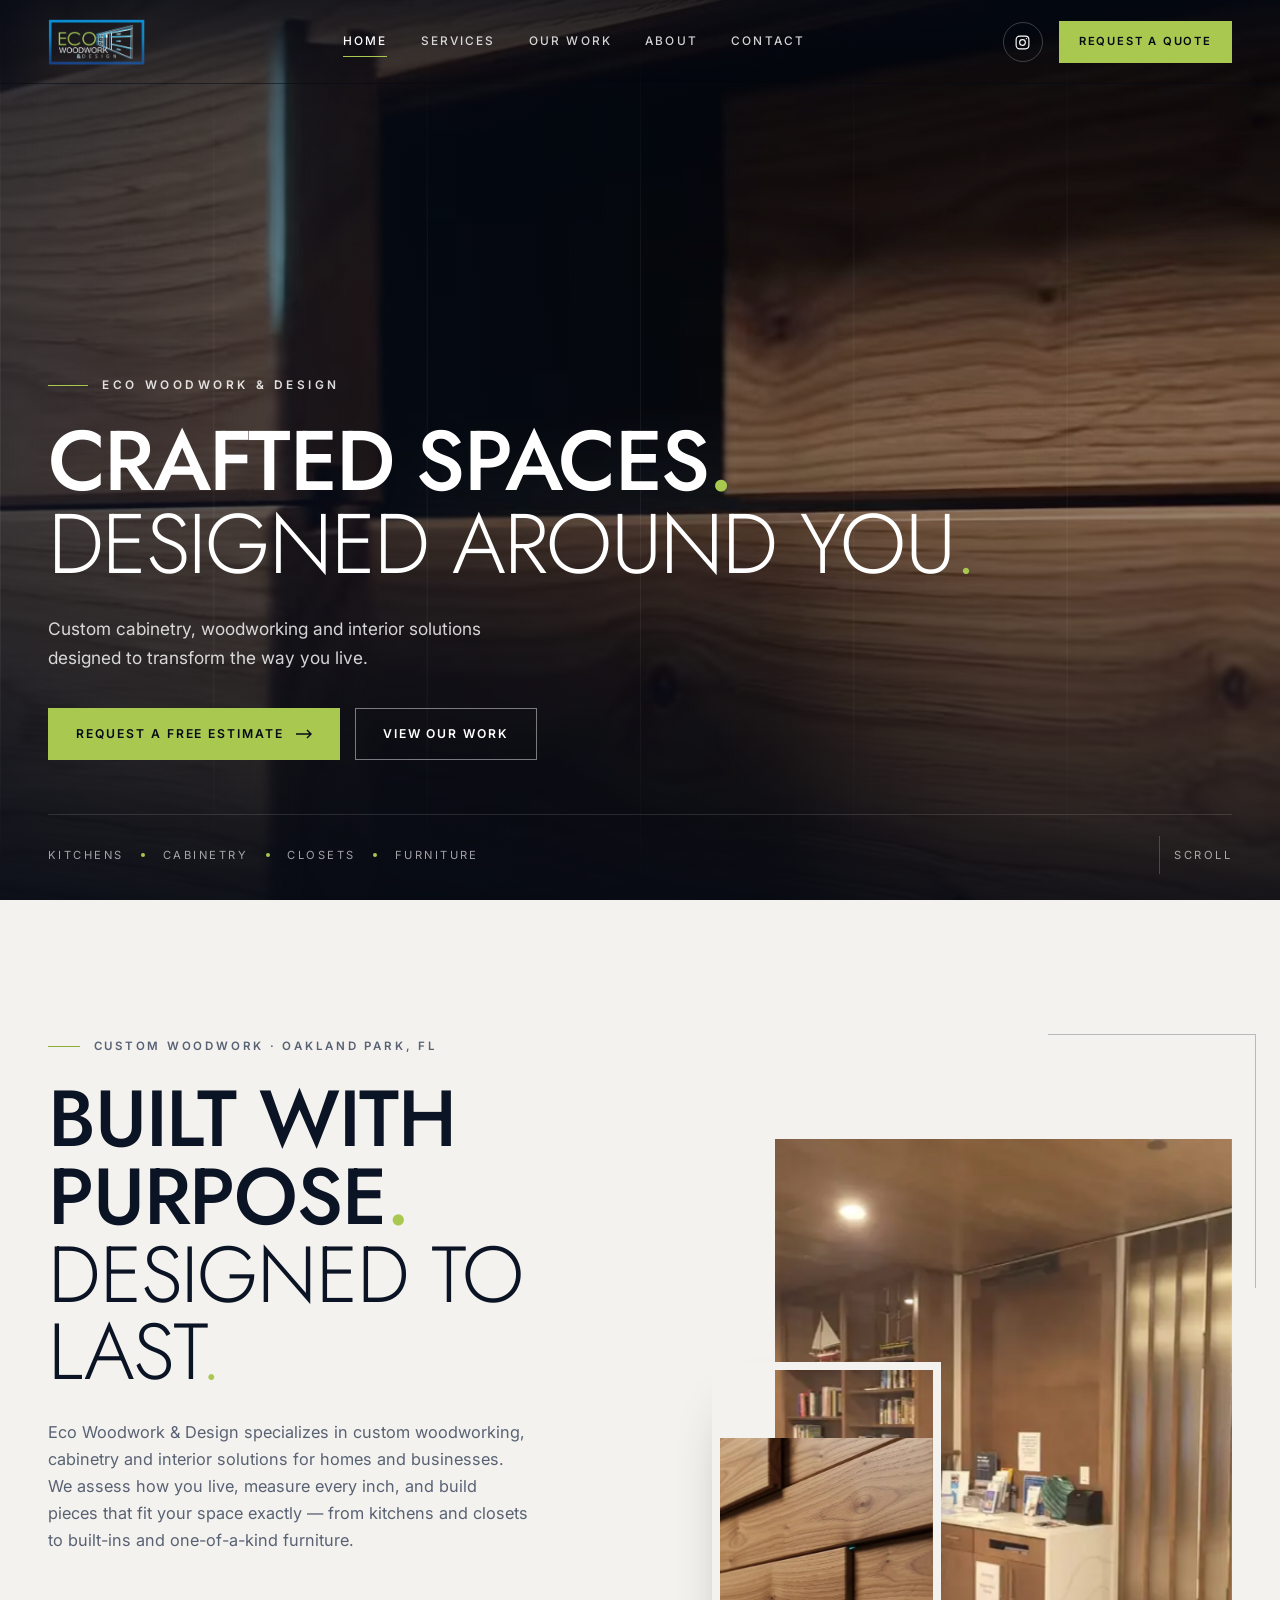
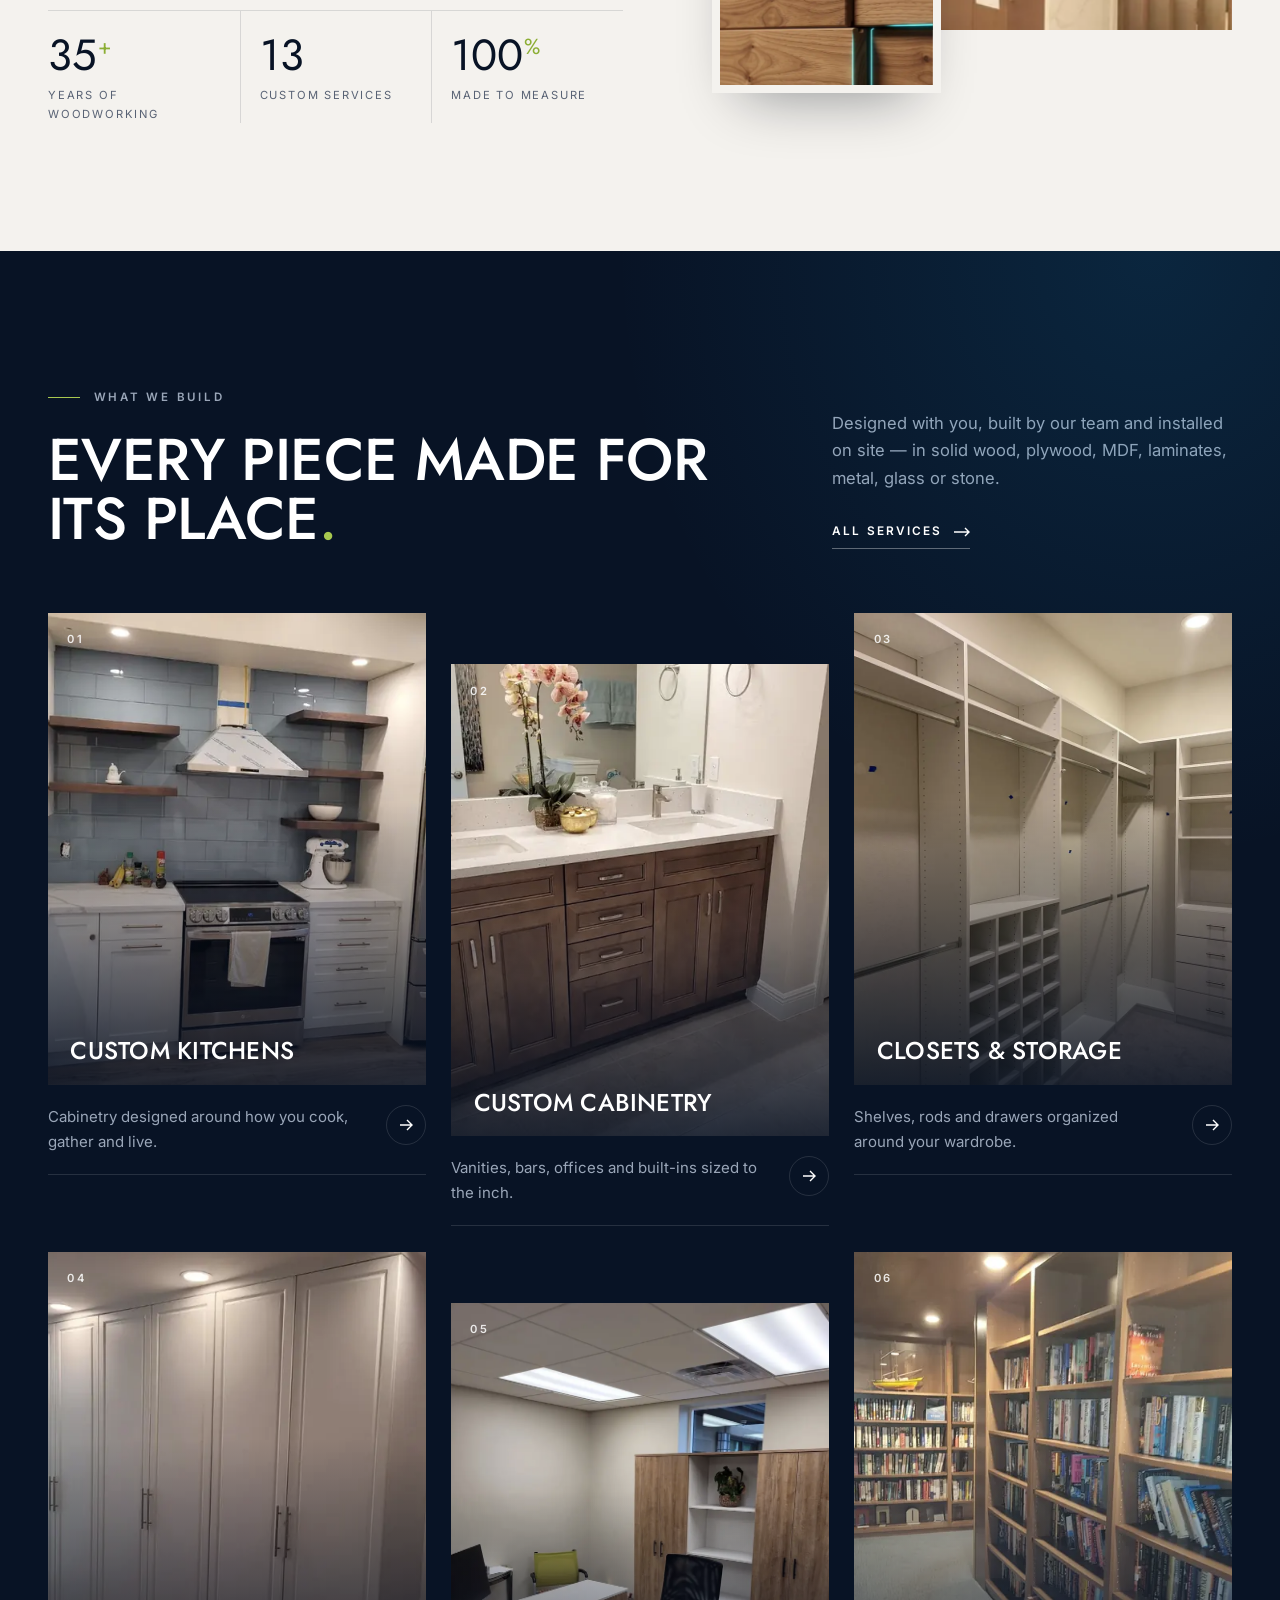
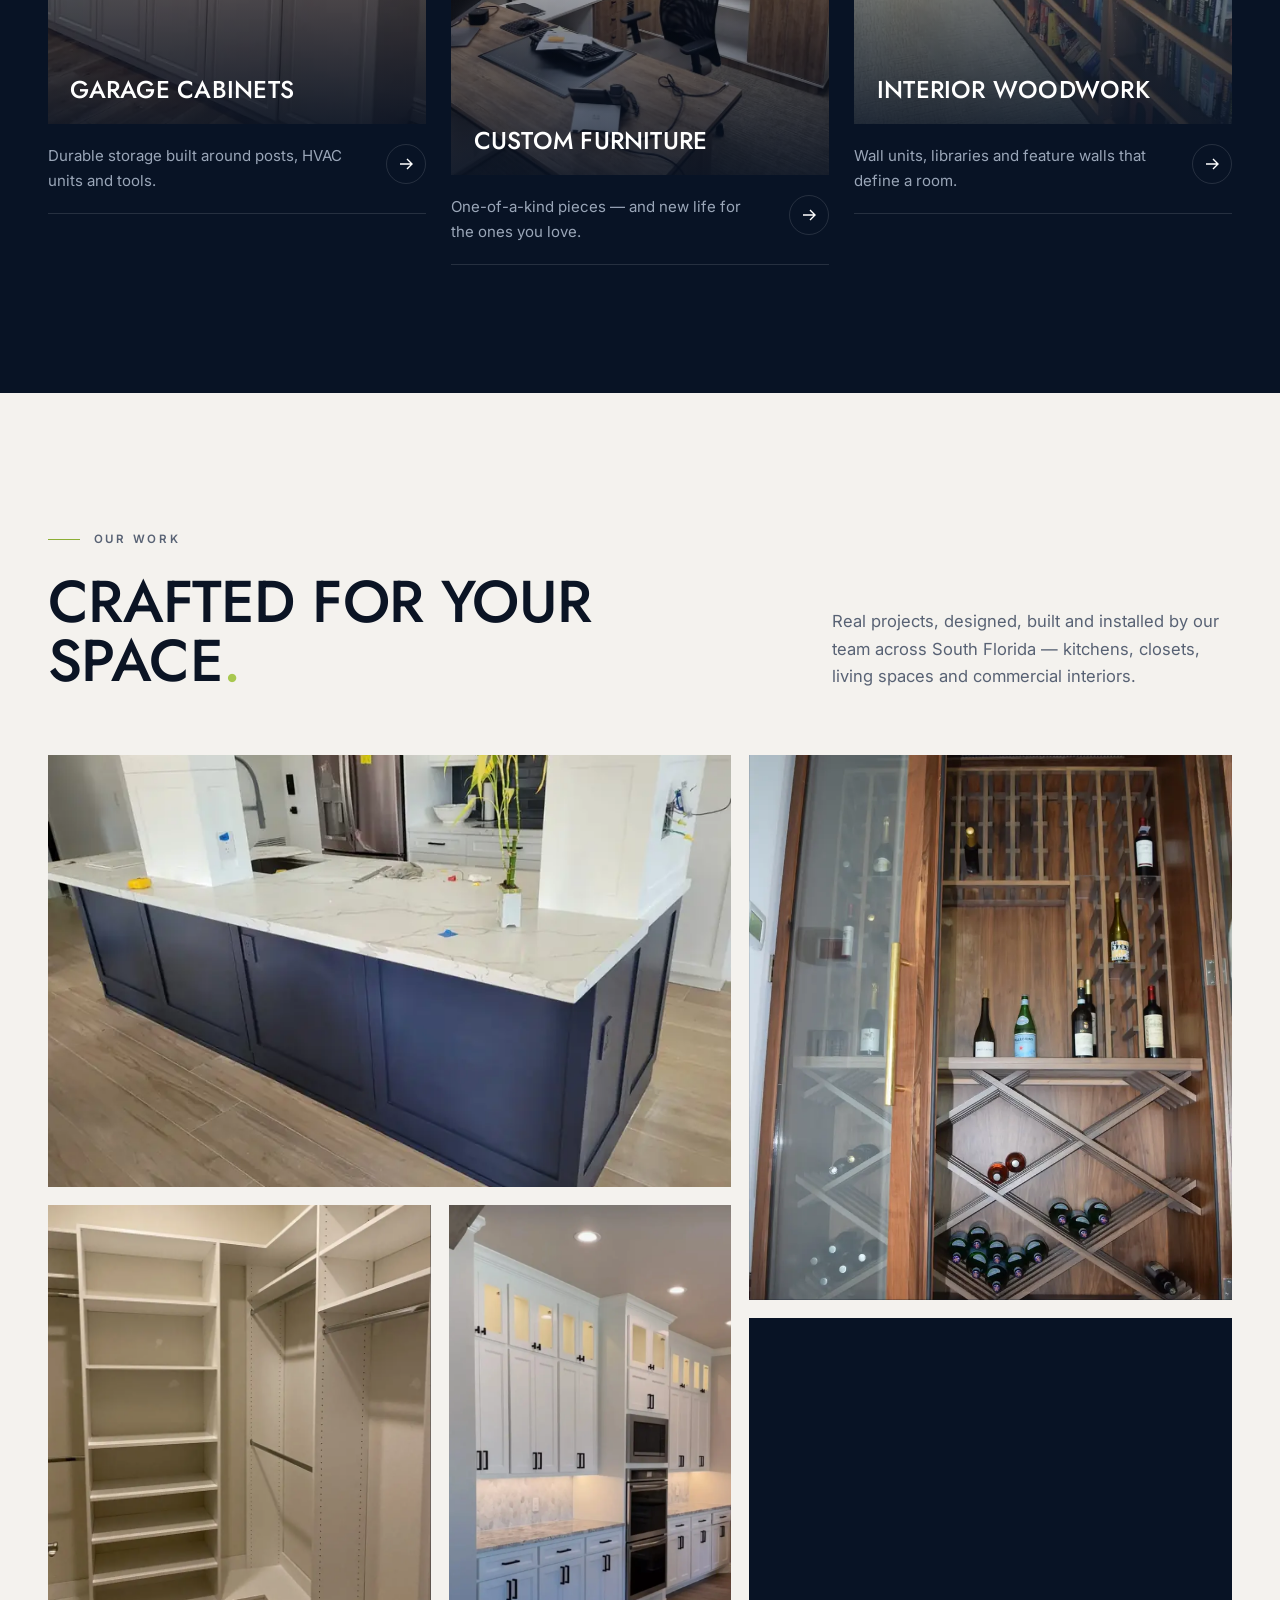
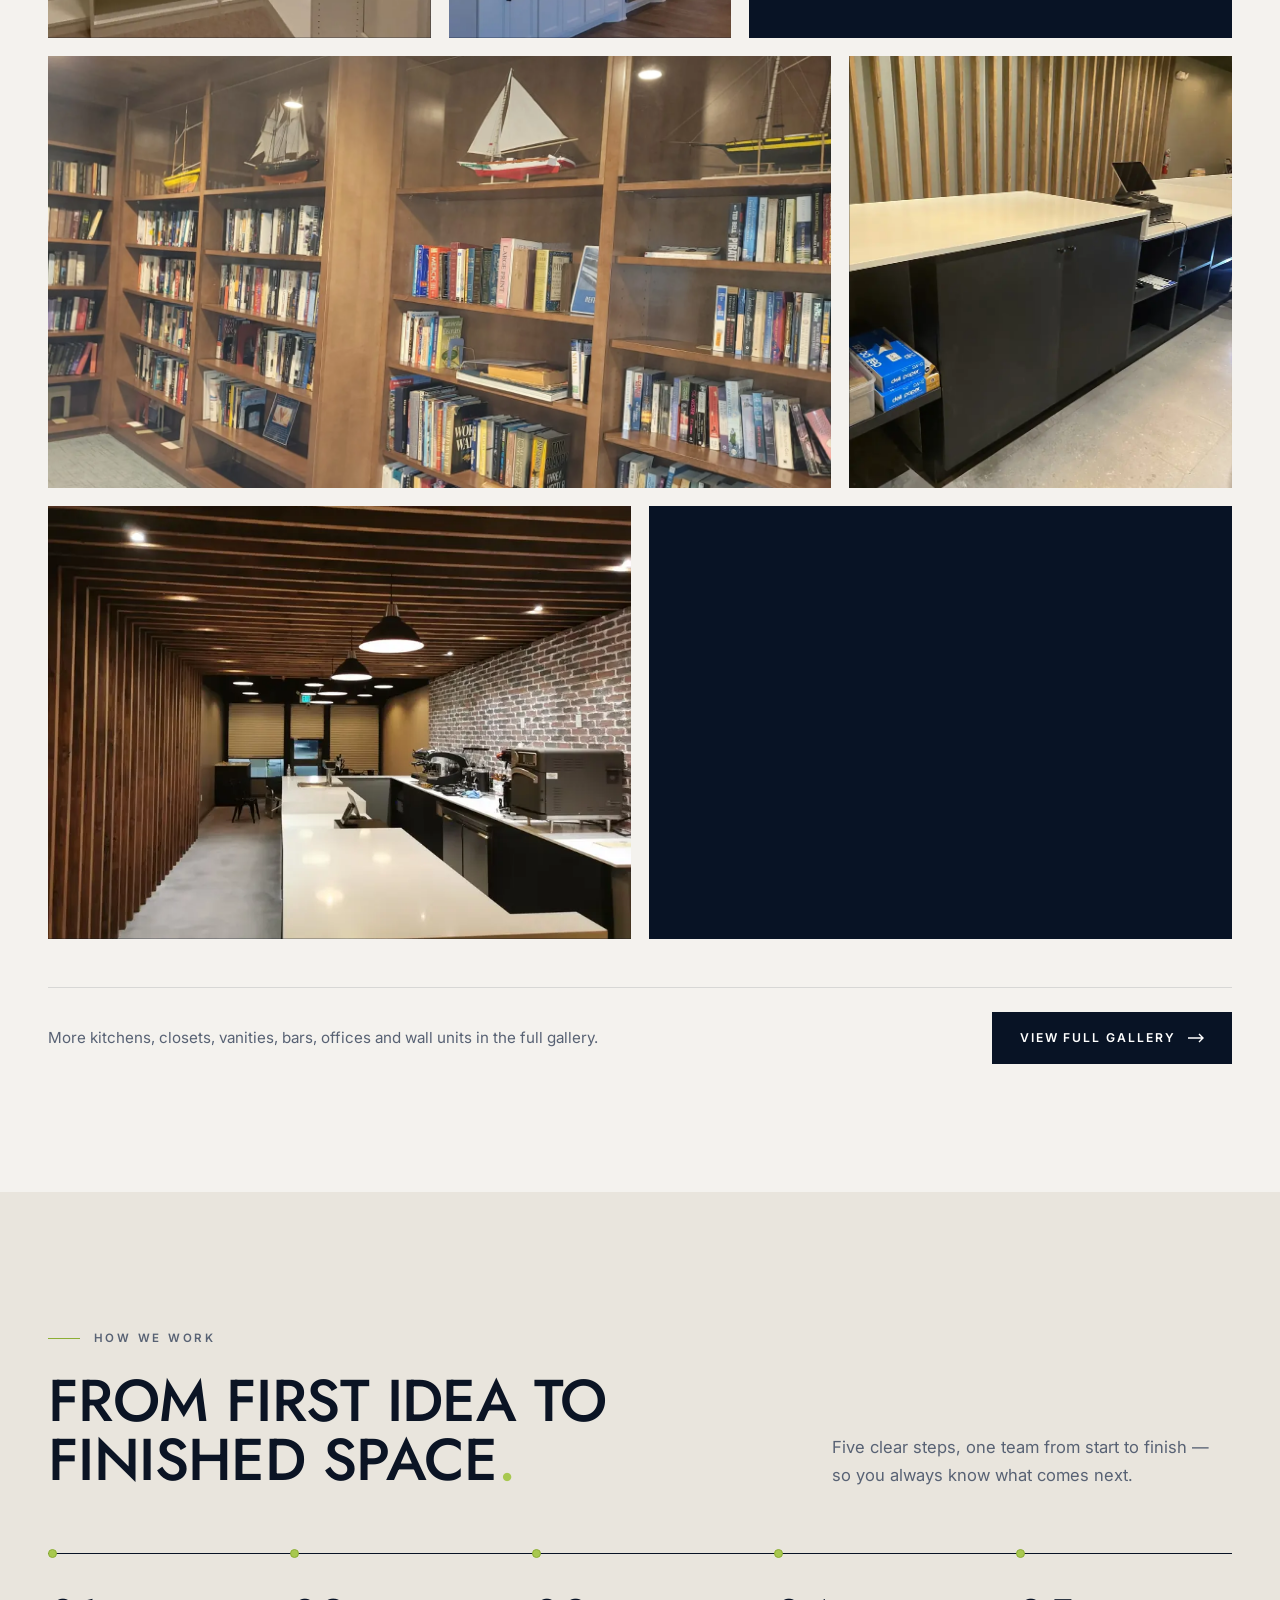
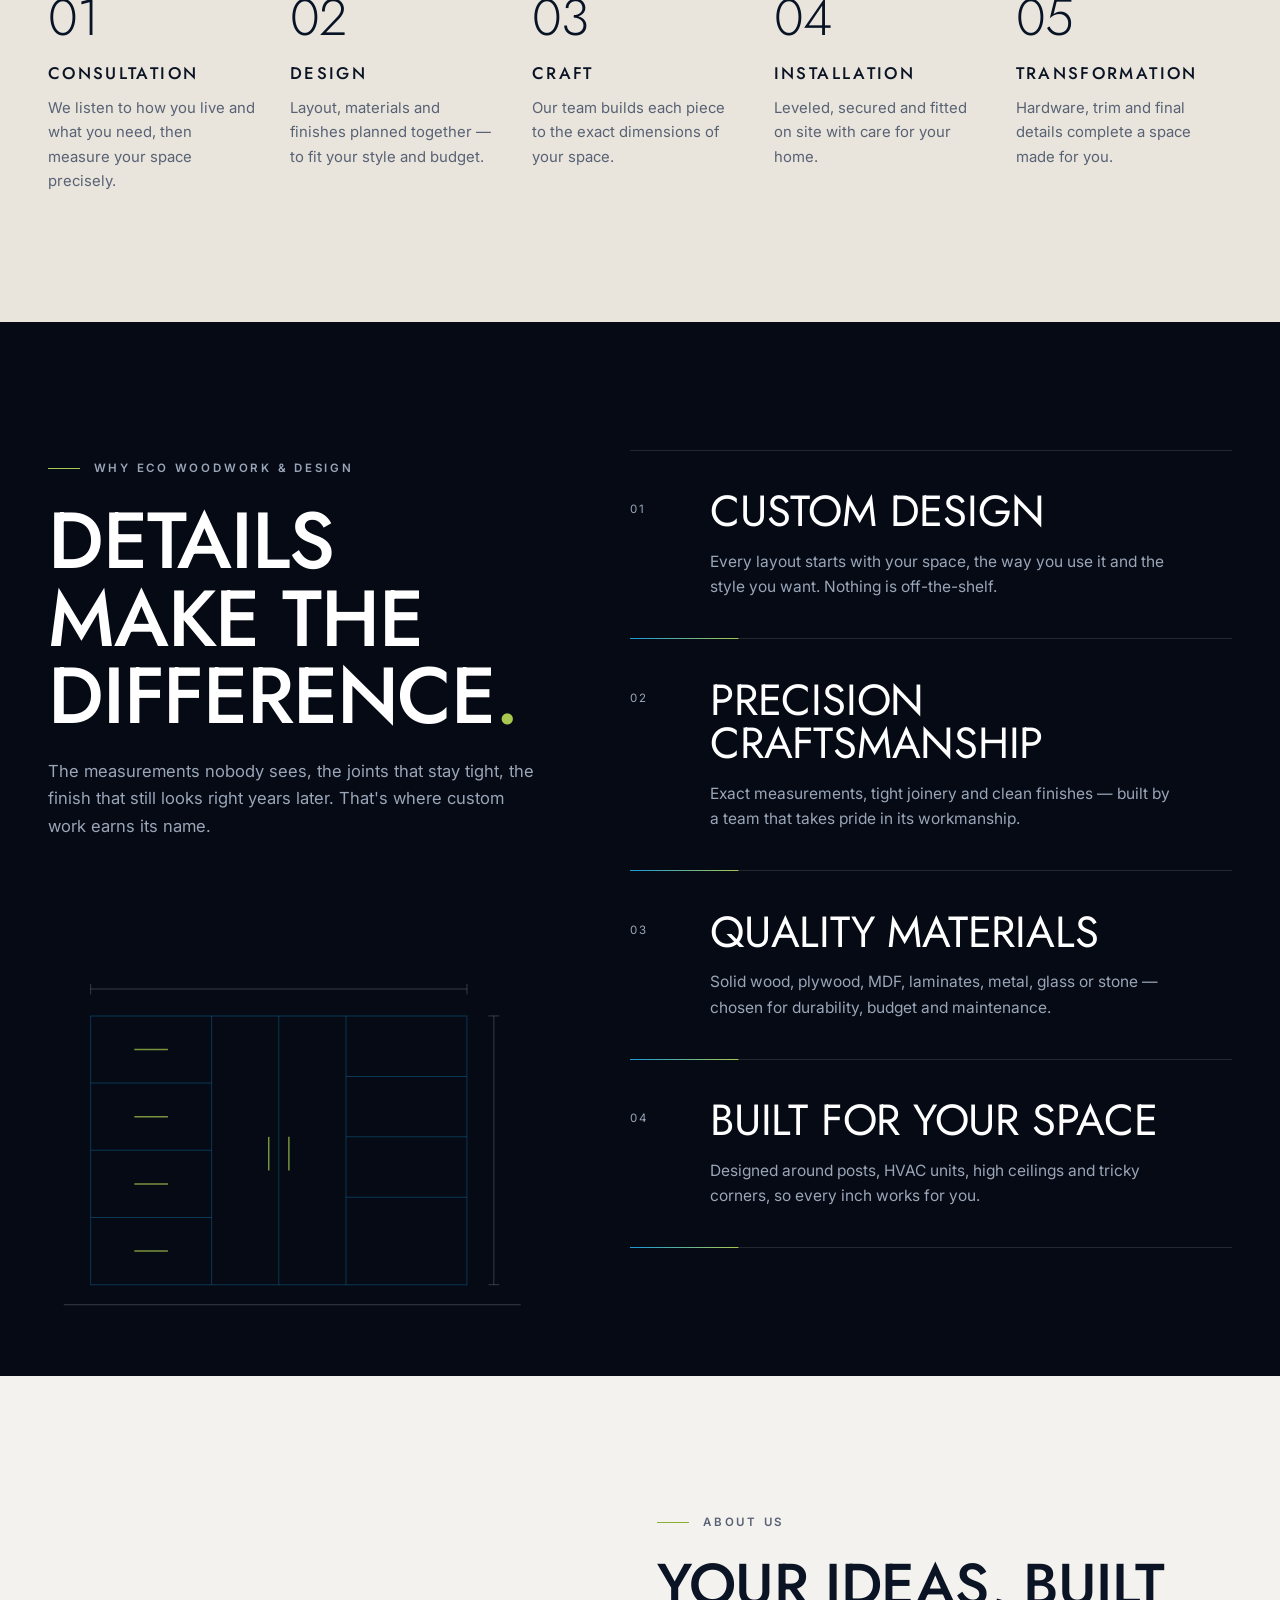
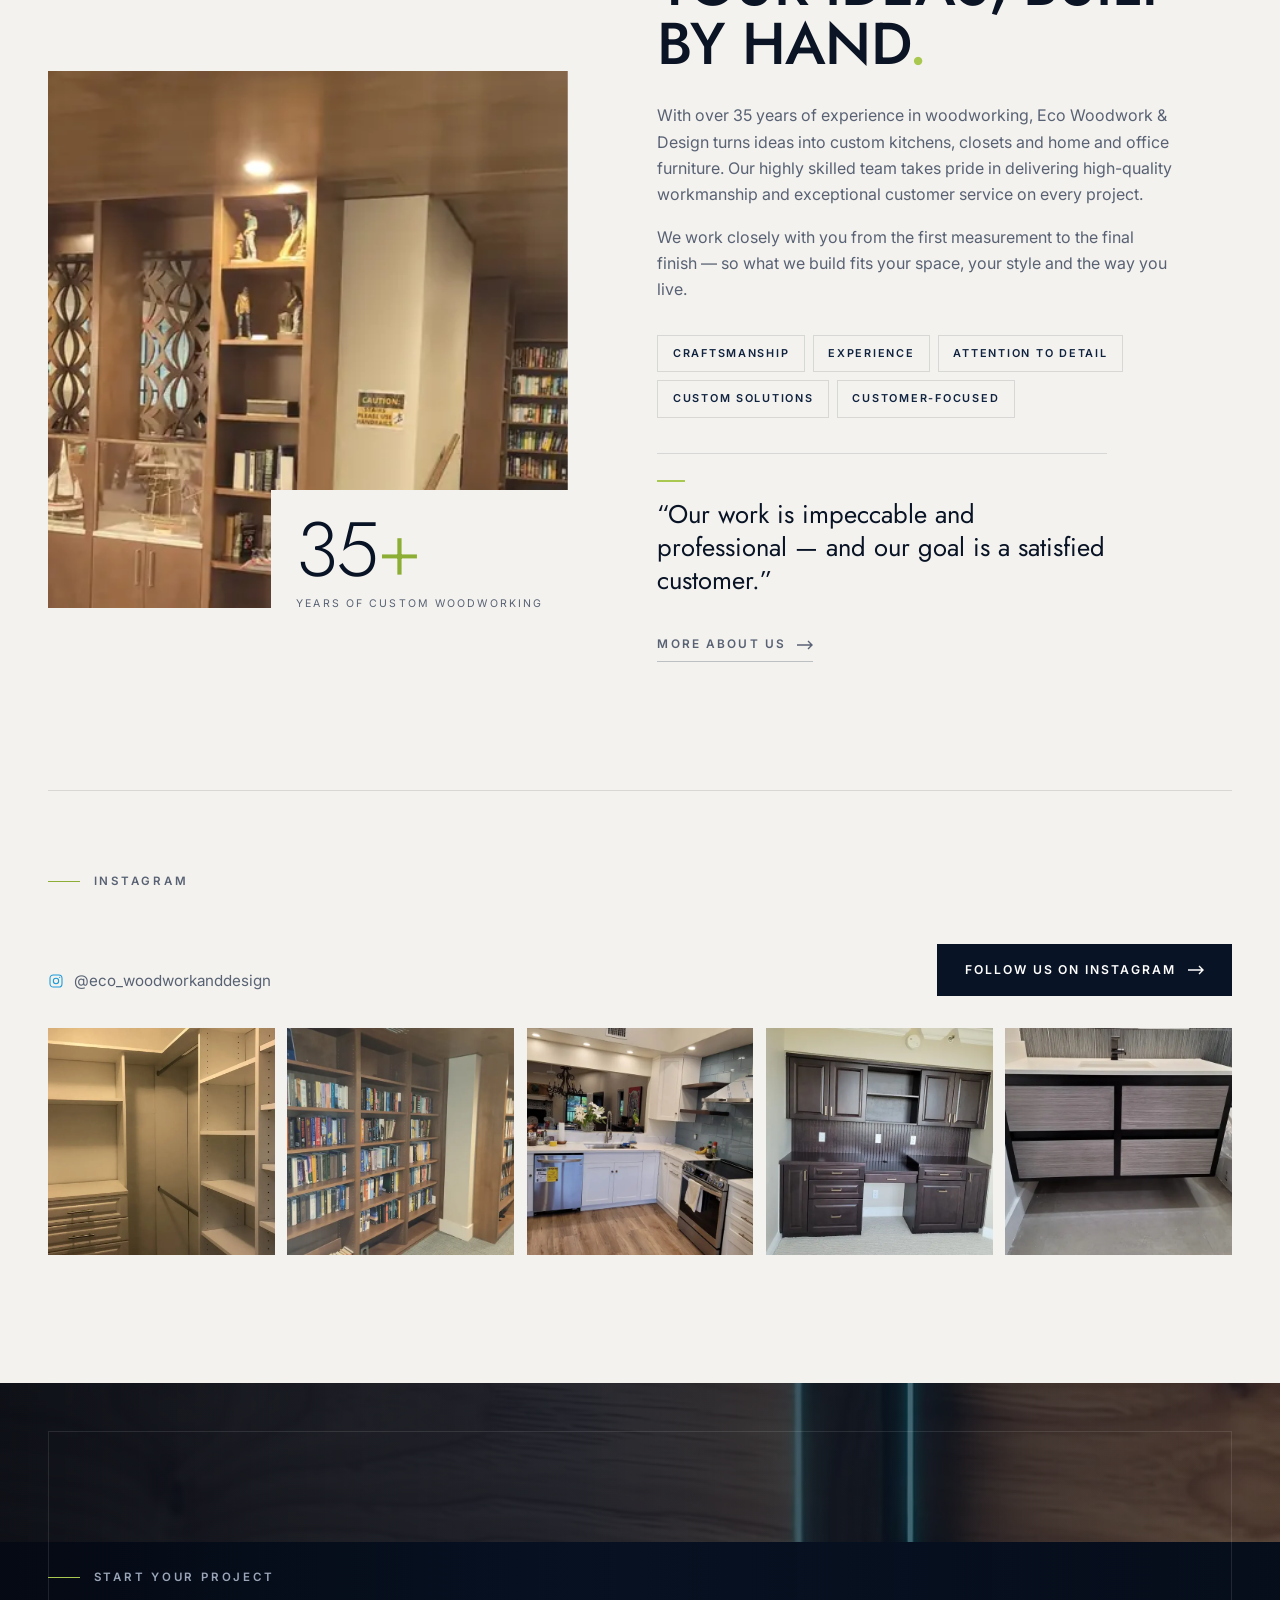
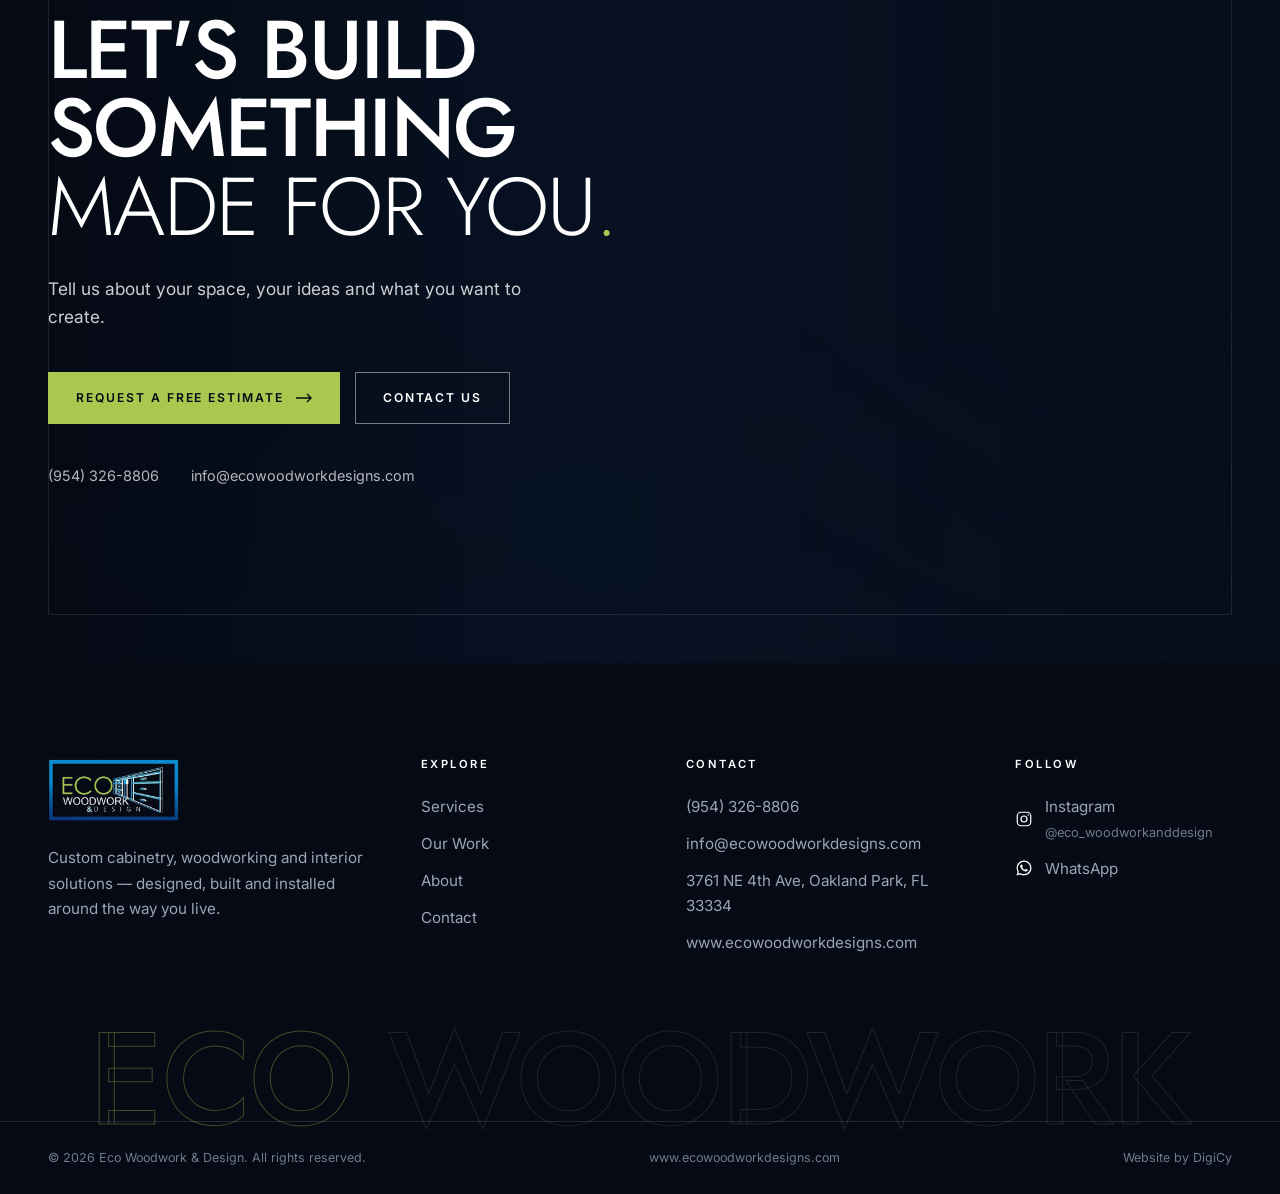
==== commit 7a350ba2: "Rediseño premium del sitio Eco Woodwork & Design con video hero - Hero a pantalla completa con el vi" ====
--- a/index.html
+++ b/index.html
@@ -2,28 +2,43 @@
 <html lang="en">
 <head>
 <meta charset="UTF-8" />
-<meta name="viewport" content="width=device-width, initial-scale=1.0" />
-<title>Eco WoodWork &amp; Design | Custom Cabinetry &amp; Furniture in Oakland Park, FL</title>
-<meta name="description" content="Custom-made kitchens, closets, vanities, bars, wall units and furniture — hand-built in Oakland Park, Florida with over 35 years of woodworking experience." />
+<meta name="viewport" content="width=device-width, initial-scale=1.0, viewport-fit=cover" />
+<title>Eco Woodwork &amp; Design | Custom Woodwork &amp; Cabinetry</title>
+<meta name="description" content="Eco Woodwork &amp; Design creates custom cabinetry, kitchens, closets, furniture and woodworking solutions designed around your space." />
 <link rel="canonical" href="https://ecowoodworkdesigns.com/" />
+<meta name="robots" content="index, follow" />
+<meta name="theme-color" content="#081325" />
 <meta property="og:type" content="website" />
-<meta property="og:title" content="Eco WoodWork & Design | Custom Cabinetry & Furniture" />
-<meta property="og:description" content="Custom-made kitchens, closets, vanities, bars, wall units and furniture — hand-built in Oakland Park, Florida with over 35 years of woodworking experience." />
-<meta property="og:image" content="https://ecowoodworkdesigns.com/assets/logo/eco-logo.png" />
+<meta property="og:site_name" content="Eco Woodwork &amp; Design" />
+<meta property="og:title" content="Eco Woodwork &amp; Design | Custom Woodwork &amp; Cabinetry" />
+<meta property="og:description" content="Eco Woodwork &amp; Design creates custom cabinetry, kitchens, closets, furniture and woodworking solutions designed around your space." />
+<meta property="og:image" content="https://ecowoodworkdesigns.com/assets/images/og-eco-woodwork.jpg" />
+<meta property="og:image:width" content="1200" />
+<meta property="og:image:height" content="630" />
+<meta property="og:image:alt" content="Walnut kitchen cabinetry against deep navy walls" />
 <meta property="og:url" content="https://ecowoodworkdesigns.com/" />
-<meta name="robots" content="index, follow" />
+<meta property="og:locale" content="en_US" />
+<meta name="twitter:card" content="summary_large_image" />
+<meta name="twitter:title" content="Eco Woodwork &amp; Design | Custom Woodwork &amp; Cabinetry" />
+<meta name="twitter:description" content="Custom cabinetry, kitchens, closets, furniture and woodworking solutions designed around your space." />
+<meta name="twitter:image" content="https://ecowoodworkdesigns.com/assets/images/og-eco-woodwork.jpg" />
 <link rel="icon" type="image/png" sizes="32x32" href="/assets/logo/favicon-32.png" />
 <link rel="apple-touch-icon" sizes="180x180" href="/assets/logo/apple-touch-icon.png" />
 <link rel="preconnect" href="https://fonts.googleapis.com" />
 <link rel="preconnect" href="https://fonts.gstatic.com" crossorigin />
-<link href="https://fonts.googleapis.com/css2?family=Fraunces:opsz,wght@9..144,500;9..144,600;9..144,700&family=Inter:wght@400;500;600;700&display=swap" rel="stylesheet" />
-<link rel="stylesheet" href="/css/styles.css?v=1" />
+<link href="https://fonts.googleapis.com/css2?family=Inter:wght@400;500;600&amp;family=Jost:wght@300;400;500&amp;display=swap" rel="stylesheet" />
+<link rel="stylesheet" href="/css/styles.css?v=2" />
+<script>document.documentElement.classList.add('js')</script>
+<link rel="preload" as="image" href="/assets/video/eco-hero-poster-mobile.webp" media="(max-width: 767px)" />
+<link rel="preload" as="image" href="/assets/video/eco-hero-poster.webp" media="(min-width: 768px)" />
 <script type="application/ld+json">
 {
   "@context": "https://schema.org",
   "@type": "HomeAndConstructionBusiness",
-  "name": "Eco WoodWork & Design",
-  "image": "https://ecowoodworkdesigns.com/assets/logo/eco-logo.png",
+  "name": "Eco Woodwork & Design",
+  "description": "Custom cabinetry, kitchens, closets, furniture and woodworking solutions designed around your space.",
+  "image": "https://ecowoodworkdesigns.com/assets/images/og-eco-woodwork.jpg",
+  "logo": "https://ecowoodworkdesigns.com/assets/logo/eco-logo.png",
   "telephone": "+1-954-326-8806",
   "email": "info@ecowoodworkdesigns.com",
   "address": {
@@ -34,209 +49,402 @@
     "postalCode": "33334",
     "addressCountry": "US"
   },
-  "url": "https://ecowoodworkdesigns.com/"
+  "url": "https://ecowoodworkdesigns.com/",
+  "sameAs": ["https://www.instagram.com/eco_woodworkanddesign"]
 }
 </script>
 </head>
 <body>
 
+<a class="skip-link" href="#main">Skip to content</a>
+
 <header class="site-header">
-  <a href="/" class="logo" aria-label="Eco WoodWork & Design — home">
-    <img src="/assets/logo/eco-logo.webp" alt="Eco WoodWork &amp; Design" width="46" height="46" />
-  </a>
-  <button class="menu-toggle" aria-label="Toggle menu" aria-expanded="false">
-    <span></span><span></span><span></span>
-  </button>
-  <nav class="main-nav">
-    <a href="/">Home</a>
-    <a href="/services/">Services</a>
-    <a href="/work/">Our Work</a>
-    <a href="/about/">About</a>
-    <a href="/contact/">Contact</a>
-    <a href="/contact/" class="btn btn-solid nav-cta">Request a Consultation</a>
-  </nav>
+  <div class="header-inner">
+    <a href="/" class="logo" aria-label="Eco Woodwork &amp; Design — home">
+      <img src="/assets/logo/eco-logo-mark.webp" alt="Eco Woodwork &amp; Design" width="456" height="216" />
+    </a>
+    <nav class="main-nav" id="main-nav" aria-label="Primary">
+      <ul class="nav-links">
+        <li><a href="/" data-index="01" aria-current="page">Home</a></li>
+        <li><a href="/services/" data-index="02">Services</a></li>
+        <li><a href="/work/" data-index="03">Our Work</a></li>
+        <li><a href="/about/" data-index="04">About</a></li>
+        <li><a href="/contact/" data-index="05">Contact</a></li>
+      </ul>
+      <div class="nav-mobile-meta">
+        <a href="/contact/#estimate" class="btn btn-primary">Request a Quote <svg class="arrow" viewBox="0 0 16 10" fill="none" stroke="currentColor" stroke-width="1.4" aria-hidden="true"><path d="M0 5h15M11 1l4 4-4 4"/></svg></a>
+        <div class="nav-mobile-contact">
+          <a href="tel:+19543268806">(954) 326-8806</a>
+          <a href="mailto:info@ecowoodworkdesigns.com">info@ecowoodworkdesigns.com</a>
+        </div>
+        <a class="nav-mobile-social" href="https://www.instagram.com/eco_woodworkanddesign?stkn=aGJlZHVjdGlmcG9m" target="_blank" rel="noopener noreferrer"><span class="icon-link"><svg viewBox="0 0 24 24" fill="none" stroke="currentColor" stroke-width="1.6" aria-hidden="true"><rect x="3" y="3" width="18" height="18" rx="5"/><circle cx="12" cy="12" r="4"/><circle cx="17.5" cy="6.5" r="1" fill="currentColor" stroke="none"/></svg></span>@eco_woodworkanddesign</a>
+      </div>
+    </nav>
+    <div class="header-actions">
+      <a class="icon-link" href="https://www.instagram.com/eco_woodworkanddesign?stkn=aGJlZHVjdGlmcG9m" target="_blank" rel="noopener noreferrer" aria-label="Eco Woodwork &amp; Design on Instagram (opens in a new tab)"><svg viewBox="0 0 24 24" fill="none" stroke="currentColor" stroke-width="1.6" aria-hidden="true"><rect x="3" y="3" width="18" height="18" rx="5"/><circle cx="12" cy="12" r="4"/><circle cx="17.5" cy="6.5" r="1" fill="currentColor" stroke="none"/></svg></a>
+      <a href="/contact/#estimate" class="btn btn-primary btn-sm header-cta">Request a Quote</a>
+      <button class="menu-toggle" type="button" aria-controls="main-nav" aria-expanded="false" aria-label="Open menu"><span></span><span></span></button>
+    </div>
+  </div>
 </header>
 
-<section class="hero">
-  <div class="hero-media">
-    <img src="/assets/images/gallery/bars/bar-01.webp" alt="Custom-built wine and bar cabinetry in walnut wood by Eco WoodWork & Design" />
-  </div>
-  <div class="hero-content">
-    <p class="hero-eyebrow">Oakland Park, Florida &middot; 35+ Years of Craftsmanship</p>
-    <h1 class="hero-title">Custom Woodwork.<br>Built Around You.</h1>
-    <p class="hero-sub">From kitchens to closets, bars to built-ins — every piece is designed, hand-built, and installed to fit your space, your style, and the way you live.</p>
-    <div class="hero-actions">
-      <a href="/contact/" class="btn btn-solid">Request a Consultation</a>
-      <a href="/work/" class="btn btn-light">View Our Work</a>
-    </div>
-  </div>
-</section>
-
-<section class="statement section">
+<main id="main">
+
+<!-- ============ HERO ============ -->
+<section class="hero" aria-label="Introduction">
+  <div class="hero-media" style="background-image:url('/assets/video/eco-hero-poster.webp')">
+    <video class="hero-video" autoplay muted loop playsinline preload="metadata"
+           poster="/assets/video/eco-hero-poster.webp"
+           disablepictureinpicture disableremoteplayback aria-hidden="true" tabindex="-1">
+      <source src="/assets/video/eco-hero-mobile.webm" type='video/webm; codecs="vp9"' media="(max-width: 767px)" />
+      <source src="/assets/video/eco-hero-mobile.mp4" type="video/mp4" media="(max-width: 767px)" />
+      <source src="/assets/video/eco-hero.webm" type='video/webm; codecs="vp9"' />
+      <source src="/assets/video/eco-hero.mp4" type="video/mp4" />
+    </video>
+    <div class="hero-overlay"></div>
+    <div class="hero-lines"></div>
+  </div>
+
+  <div class="container hero-content">
+    <p class="hero-eyebrow" data-hero="1">Eco Woodwork &amp; Design</p>
+    <h1 class="hero-title">
+      <span class="line"><span>Crafted spaces<span class="dot">.</span></span></span>
+      <span class="line"><span>Designed around you<span class="dot">.</span></span></span>
+    </h1>
+    <p class="hero-sub" data-hero="2">Custom cabinetry, woodworking and interior solutions designed to transform the way you live.</p>
+    <div class="hero-actions" data-hero="3">
+      <a href="/contact/#estimate" class="btn btn-primary">Request a Free Estimate <svg class="arrow" viewBox="0 0 16 10" fill="none" stroke="currentColor" stroke-width="1.4" aria-hidden="true"><path d="M0 5h15M11 1l4 4-4 4"/></svg></a>
+      <a href="#work" class="btn btn-ghost">View Our Work</a>
+    </div>
+  </div>
+
+  <div class="container hero-footer" data-hero="4">
+    <div class="hero-tags" aria-hidden="true"><span>Kitchens</span><span>Cabinetry</span><span>Closets</span><span>Furniture</span></div>
+    <a href="#intro" class="scroll-cue"><i></i>Scroll</a>
+  </div>
+</section>
+
+<!-- ============ INTRO ============ -->
+<section class="section intro" id="intro">
+  <div class="container intro-grid">
+    <div class="intro-copy">
+      <p class="eyebrow" data-reveal>Custom Woodwork · Oakland Park, FL</p>
+      <h2 class="display" data-reveal style="--d:1">Built with purpose<span class="dot">.</span><br><span class="thin">Designed to last<span class="dot">.</span></span></h2>
+      <p class="intro-body" data-reveal style="--d:2">Eco Woodwork &amp; Design specializes in custom woodworking, cabinetry and interior solutions for homes and businesses. We assess how you live, measure every inch, and build pieces that fit your space exactly — from kitchens and closets to built-ins and one-of-a-kind furniture.</p>
+      <div class="intro-facts" data-reveal style="--d:3">
+        <div><strong>35<sup>+</sup></strong><span>Years of woodworking</span></div>
+        <div><strong>13</strong><span>Custom services</span></div>
+        <div><strong>100<sup>%</sup></strong><span>Made to measure</span></div>
+      </div>
+    </div>
+
+    <div class="intro-visual">
+      <span class="frame" aria-hidden="true"></span>
+      <div class="main parallax" data-reveal="mask">
+        <img data-parallax="0.1"
+             src="/assets/images/gallery/wall-units/wall-unit-03-800.webp"
+             srcset="/assets/images/gallery/wall-units/wall-unit-03-800.webp 800w, /assets/images/gallery/wall-units/wall-unit-03.webp 1600w"
+             sizes="(max-width: 900px) 90vw, 45vw"
+             alt="Custom wood library with built-in shelving and a slatted wood divider"
+             width="800" height="600" loading="lazy" decoding="async" />
+      </div>
+      <div class="detail parallax" data-reveal="mask" style="--d:3">
+        <img data-parallax="0.16"
+             src="/assets/images/brand/wood-detail-540.webp"
+             alt="Close-up of walnut cabinet fronts with precise joinery and cyan edge lighting"
+             width="540" height="960" loading="lazy" decoding="async" />
+      </div>
+    </div>
+  </div>
+</section>
+
+<!-- ============ SERVICES ============ -->
+<section class="section services" id="services">
   <div class="container">
-    <p data-animate>Every drawer, every joint, every finish — <span class="cyan">designed and built to fit your life.</span></p>
-  </div>
-</section>
-
-<section class="section" id="services" style="padding-top:0;">
+    <div class="section-head on-dark">
+      <div>
+        <p class="eyebrow" data-reveal>What we build</p>
+        <h2 class="section-title" data-reveal style="--d:1">Every piece made for its place<span class="dot">.</span></h2>
+      </div>
+      <div data-reveal style="--d:2">
+        <p class="section-lede">Designed with you, built by our team and installed on site — in solid wood, plywood, MDF, laminates, metal, glass or stone.</p>
+        <p style="margin-top:1.5rem"><a href="/services/" class="text-link" style="color:var(--white)">All services <svg class="arrow" viewBox="0 0 16 10" fill="none" stroke="currentColor" stroke-width="1.4" aria-hidden="true"><path d="M0 5h15M11 1l4 4-4 4"/></svg></a></p>
+      </div>
+    </div>
+
+    <div class="service-grid">
+      <a href="/services/#kitchens" class="service-card" data-reveal>
+        <div class="media">
+          <span class="num">01</span>
+          <img src="/assets/images/gallery/kitchens/kitchen-03-800.webp" srcset="/assets/images/gallery/kitchens/kitchen-03-800.webp 800w, /assets/images/gallery/kitchens/kitchen-03.webp 1600w" sizes="(max-width: 640px) 80vw, (max-width: 960px) 50vw, 33vw" alt="White custom kitchen with open walnut shelving and a blue tile backsplash" width="800" height="600" loading="lazy" decoding="async" />
+          <h3 class="card-title">Custom Kitchens</h3>
+        </div>
+        <div class="card-body"><p>Cabinetry designed around how you cook, gather and live.</p><span class="go" aria-hidden="true"><svg viewBox="0 0 14 14" fill="none" stroke="currentColor" stroke-width="1.4" aria-hidden="true"><path d="M1 7h12M8 2l5 5-5 5"/></svg></span></div>
+        <div class="bar"></div>
+      </a>
+      <a href="/services/#cabinetry" class="service-card" data-reveal style="--d:1">
+        <div class="media">
+          <span class="num">02</span>
+          <img src="/assets/images/gallery/vanities/vanitie-05-800.webp" srcset="/assets/images/gallery/vanities/vanitie-05-800.webp 800w, /assets/images/gallery/vanities/vanitie-05.webp 1600w" sizes="(max-width: 640px) 80vw, (max-width: 960px) 50vw, 33vw" alt="Walnut-finish custom bathroom vanity with double sinks and drawers" width="800" height="600" loading="lazy" decoding="async" />
+          <h3 class="card-title">Custom Cabinetry</h3>
+        </div>
+        <div class="card-body"><p>Vanities, bars, offices and built-ins sized to the inch.</p><span class="go" aria-hidden="true"><svg viewBox="0 0 14 14" fill="none" stroke="currentColor" stroke-width="1.4" aria-hidden="true"><path d="M1 7h12M8 2l5 5-5 5"/></svg></span></div>
+        <div class="bar"></div>
+      </a>
+      <a href="/services/#closets" class="service-card" data-reveal style="--d:2">
+        <div class="media">
+          <span class="num">03</span>
+          <img src="/assets/images/gallery/closets/closet-10-800.webp" srcset="/assets/images/gallery/closets/closet-10-800.webp 800w, /assets/images/gallery/closets/closet-10.webp 1600w" sizes="(max-width: 640px) 80vw, (max-width: 960px) 50vw, 33vw" alt="Custom walk-in closet with shoe cubbies, hanging rods and drawers" width="800" height="1067" loading="lazy" decoding="async" />
+          <h3 class="card-title">Closets &amp; Storage</h3>
+        </div>
+        <div class="card-body"><p>Shelves, rods and drawers organized around your wardrobe.</p><span class="go" aria-hidden="true"><svg viewBox="0 0 14 14" fill="none" stroke="currentColor" stroke-width="1.4" aria-hidden="true"><path d="M1 7h12M8 2l5 5-5 5"/></svg></span></div>
+        <div class="bar"></div>
+      </a>
+      <a href="/services/#garages" class="service-card" data-reveal>
+        <div class="media">
+          <span class="num">04</span>
+          <img src="/assets/images/gallery/closets/closet-05-800.webp" srcset="/assets/images/gallery/closets/closet-05-800.webp 800w, /assets/images/gallery/closets/closet-05.webp 1600w" sizes="(max-width: 640px) 80vw, (max-width: 960px) 50vw, 33vw" alt="Floor-to-ceiling storage cabinets with flush doors" width="800" height="600" loading="lazy" decoding="async" />
+          <h3 class="card-title">Garage Cabinets</h3>
+        </div>
+        <div class="card-body"><p>Durable storage built around posts, HVAC units and tools.</p><span class="go" aria-hidden="true"><svg viewBox="0 0 14 14" fill="none" stroke="currentColor" stroke-width="1.4" aria-hidden="true"><path d="M1 7h12M8 2l5 5-5 5"/></svg></span></div>
+        <div class="bar"></div>
+      </a>
+      <a href="/services/#furniture" class="service-card" data-reveal style="--d:1">
+        <div class="media">
+          <span class="num">05</span>
+          <img src="/assets/images/gallery/offices/office-03-800.webp" srcset="/assets/images/gallery/offices/office-03-800.webp 800w, /assets/images/gallery/offices/office-03.webp 1200w" sizes="(max-width: 640px) 80vw, (max-width: 960px) 50vw, 33vw" alt="Custom wood desk and tall storage cabinet in a private office" width="800" height="1067" loading="lazy" decoding="async" />
+          <h3 class="card-title">Custom Furniture</h3>
+        </div>
+        <div class="card-body"><p>One-of-a-kind pieces — and new life for the ones you love.</p><span class="go" aria-hidden="true"><svg viewBox="0 0 14 14" fill="none" stroke="currentColor" stroke-width="1.4" aria-hidden="true"><path d="M1 7h12M8 2l5 5-5 5"/></svg></span></div>
+        <div class="bar"></div>
+      </a>
+      <a href="/services/#interior" class="service-card" data-reveal style="--d:2">
+        <div class="media">
+          <span class="num">06</span>
+          <img src="/assets/images/gallery/wall-units/wall-unit-04-800.webp" srcset="/assets/images/gallery/wall-units/wall-unit-04-800.webp 800w, /assets/images/gallery/wall-units/wall-unit-04.webp 1600w" sizes="(max-width: 640px) 80vw, (max-width: 960px) 50vw, 33vw" alt="Floor-to-ceiling wood library shelving built into a residential space" width="800" height="600" loading="lazy" decoding="async" />
+          <h3 class="card-title">Interior Woodwork</h3>
+        </div>
+        <div class="card-body"><p>Wall units, libraries and feature walls that define a room.</p><span class="go" aria-hidden="true"><svg viewBox="0 0 14 14" fill="none" stroke="currentColor" stroke-width="1.4" aria-hidden="true"><path d="M1 7h12M8 2l5 5-5 5"/></svg></span></div>
+        <div class="bar"></div>
+      </a>
+    </div>
+    <p class="swipe-hint" aria-hidden="true"><i></i>Swipe to explore</p>
+  </div>
+</section>
+
+<!-- ============ OUR WORK ============ -->
+<section class="section work" id="work">
   <div class="container">
-    <p class="eyebrow" data-animate>What We Build</p>
-    <h2 class="section-title" data-animate data-animate-delay="1">Custom cabinetry &amp; furniture, made to order</h2>
-    <p class="section-lede" data-animate data-animate-delay="2">We specialize in creating custom cabinets and storage solutions for homes and offices. Our team works closely with you to assess your needs, measure your space, and design a solution built specifically for it — using solid wood, MDF, plywood, laminates, metal, glass or stone, depending on the project.</p>
-
-    <div class="grid cols-4" style="margin-top:3rem;">
-      <div class="service-card" data-animate>
-        <span class="num">01</span>
-        <h3>Custom-Made Kitchens</h3>
-        <p>Cabinetry designed and built around how you cook and live.</p>
-      </div>
-      <div class="service-card" data-animate data-animate-delay="1">
-        <span class="num">02</span>
-        <h3>Custom-Made Vanities</h3>
-        <p>A luxurious, functional touch for your bathroom.</p>
-      </div>
-      <div class="service-card" data-animate data-animate-delay="2">
-        <span class="num">03</span>
-        <h3>Custom-Made Bars</h3>
-        <p>A personalized entertainment space, built to fit your home.</p>
-      </div>
-      <div class="service-card" data-animate data-animate-delay="3">
-        <span class="num">04</span>
-        <h3>Custom-Made Closets</h3>
-        <p>Shelves, rods, and drawers organized around your wardrobe.</p>
-      </div>
-      <div class="service-card" data-animate>
-        <span class="num">05</span>
-        <h3>Custom Garage Cabinets</h3>
-        <p>Durable storage built around posts, HVAC units, and tools.</p>
-      </div>
-      <div class="service-card" data-animate data-animate-delay="1">
-        <span class="num">06</span>
-        <h3>Custom Playroom Cabinets</h3>
-        <p>Fun, functional storage for toys, books, and games.</p>
-      </div>
-      <div class="service-card" data-animate data-animate-delay="2">
-        <span class="num">07</span>
-        <h3>Custom Game Room Cabinets</h3>
-        <p>Built-ins designed around your favorite way to unwind.</p>
-      </div>
-      <div class="service-card" data-animate data-animate-delay="3">
-        <span class="num">08</span>
-        <h3>Custom Office Cabinets</h3>
-        <p>Desks and storage built for a productive workspace.</p>
-      </div>
-      <div class="service-card" data-animate>
-        <span class="num">09</span>
-        <h3>Custom Wall Units</h3>
-        <p>Built-in shelving and media walls, tailored to the room.</p>
-      </div>
-      <div class="service-card" data-animate data-animate-delay="1">
-        <span class="num">10</span>
-        <h3>Custom Walking Pantries</h3>
-        <p>Organized storage built into every inch of the space.</p>
-      </div>
-      <div class="service-card" data-animate data-animate-delay="2">
-        <span class="num">11</span>
-        <h3>Custom Furniture</h3>
-        <p>One-of-a-kind, hand-built pieces for any room.</p>
-      </div>
-      <div class="service-card" data-animate data-animate-delay="3">
-        <span class="num">12</span>
-        <h3>Wood Remodeling</h3>
-        <p>New life for dining tables, chairs, and living-room pieces.</p>
-      </div>
-      <div class="service-card" data-animate>
-        <span class="num">13</span>
-        <h3>Old Furniture Remodeling</h3>
-        <p>Restoring worn furniture into pieces worth keeping.</p>
-      </div>
-    </div>
-    <div class="btn-row" style="margin-top:2.5rem;" data-animate>
-      <a href="/services/" class="btn">See All Services</a>
-    </div>
-  </div>
-</section>
-
-<section class="section" style="background:var(--cream-deep);">
+    <div class="section-head">
+      <div>
+        <p class="eyebrow" data-reveal>Our work</p>
+        <h2 class="section-title" data-reveal style="--d:1">Crafted for your space<span class="dot">.</span></h2>
+      </div>
+      <p class="section-lede" data-reveal style="--d:2">Real projects, designed, built and installed by our team across South Florida — kitchens, closets, living spaces and commercial interiors.</p>
+    </div>
+
+    <div class="work-grid">
+      <a href="/work/" class="work-item wa" data-reveal="mask">
+        <img src="/assets/images/gallery/kitchens/kitchen-06-800.webp" srcset="/assets/images/gallery/kitchens/kitchen-06-800.webp 800w, /assets/images/gallery/kitchens/kitchen-06.webp 1600w" sizes="(max-width: 900px) 100vw, 58vw" alt="Navy blue kitchen island with shaker doors and a white quartz countertop" width="800" height="600" loading="lazy" decoding="async" />
+        <figcaption><small>Kitchens</small><strong>Navy Island Kitchen</strong><em></em></figcaption>
+      </a>
+      <a href="/work/" class="work-item wb" data-reveal="mask" style="--d:1">
+        <img src="/assets/images/gallery/bars/bar-01-800.webp" srcset="/assets/images/gallery/bars/bar-01-800.webp 800w, /assets/images/gallery/bars/bar-01.webp 1600w" sizes="(max-width: 900px) 50vw, 42vw" alt="Walnut wine cabinet with lattice bottle storage and a glass door" width="800" height="1200" loading="lazy" decoding="async" />
+        <figcaption><small>Bars</small><strong>Walnut Wine Wall</strong><em></em></figcaption>
+      </a>
+      <a href="/work/" class="work-item wc" data-reveal="mask">
+        <img src="/assets/images/gallery/closets/closet-09-800.webp" srcset="/assets/images/gallery/closets/closet-09-800.webp 800w, /assets/images/gallery/closets/closet-09.webp 1600w" sizes="(max-width: 900px) 50vw, 33vw" alt="Custom walk-in closet with open shelving and double hanging rods" width="800" height="1067" loading="lazy" decoding="async" />
+        <figcaption><small>Closets</small><strong>Walk-In Closet</strong><em></em></figcaption>
+      </a>
+      <a href="/work/" class="work-item wd" data-reveal="mask" style="--d:1">
+        <img src="/assets/images/gallery/kitchens/kitchen-01-800.webp" srcset="/assets/images/gallery/kitchens/kitchen-01-800.webp 800w, /assets/images/gallery/kitchens/kitchen-01.webp 925w" sizes="(max-width: 900px) 50vw, 25vw" alt="Tall white kitchen cabinetry with glass-front uppers and built-in ovens" width="800" height="1384" loading="lazy" decoding="async" />
+        <figcaption><small>Kitchens</small><strong>Glass-Front Tall Wall</strong><em></em></figcaption>
+      </a>
+      <a href="/work/" class="work-item we" data-reveal="mask" style="--d:2">
+        <img src="/assets/images/gallery/wall-units/wall-unit-10-800.webp" srcset="/assets/images/gallery/wall-units/wall-unit-10-800.webp 800w, /assets/images/gallery/wall-units/wall-unit-10.webp 1600w" sizes="(max-width: 900px) 100vw, 42vw" alt="Living room media wall with a wood-plank feature panel and white base cabinets" width="800" height="600" loading="lazy" decoding="async" />
+        <figcaption><small>Living Spaces</small><strong>Media Wall</strong><em></em></figcaption>
+      </a>
+      <a href="/work/" class="work-item wf" data-reveal="mask">
+        <img src="/assets/images/gallery/wall-units/wall-unit-07-800.webp" srcset="/assets/images/gallery/wall-units/wall-unit-07-800.webp 800w, /assets/images/gallery/wall-units/wall-unit-07.webp 1600w" sizes="(max-width: 900px) 100vw, 66vw" alt="Wood library with floor-to-ceiling bookshelves and display niches" width="800" height="600" loading="lazy" decoding="async" />
+        <figcaption><small>Interior Woodwork</small><strong>Private Library</strong><em></em></figcaption>
+      </a>
+      <a href="/work/" class="work-item wg" data-reveal="mask" style="--d:1">
+        <img src="/assets/images/gallery/interior/interior-01-800.webp" srcset="/assets/images/gallery/interior/interior-01-800.webp 800w, /assets/images/gallery/interior/interior-01.webp 1200w" sizes="(max-width: 900px) 50vw, 33vw" alt="Commercial counter with dark cabinetry in front of a vertical wood-slat wall" width="800" height="1067" loading="lazy" decoding="async" />
+        <figcaption><small>Commercial</small><strong>Slat Wall &amp; Counter</strong><em></em></figcaption>
+      </a>
+      <a href="/work/" class="work-item wh" data-reveal="mask">
+        <img src="/assets/images/gallery/bars/bar-05-800.webp" srcset="/assets/images/gallery/bars/bar-05-800.webp 800w, /assets/images/gallery/bars/bar-05.webp 1600w" sizes="(max-width: 900px) 50vw, 50vw" alt="Commercial coffee bar counter with a slatted wood ceiling and brick wall" width="800" height="600" loading="lazy" decoding="async" />
+        <figcaption><small>Commercial</small><strong>Coffee Bar Counter</strong><em></em></figcaption>
+      </a>
+      <a href="/work/" class="work-item wi" data-reveal="mask" style="--d:1">
+        <img src="/assets/images/gallery/vanities/vanitie-06-800.webp" srcset="/assets/images/gallery/vanities/vanitie-06-800.webp 800w, /assets/images/gallery/vanities/vanitie-06.webp 1600w" sizes="(max-width: 900px) 100vw, 50vw" alt="Custom wood bathroom vanity with double drawers and a stone top" width="800" height="600" loading="lazy" decoding="async" />
+        <figcaption><small>Bathrooms</small><strong>Walnut Vanity</strong><em></em></figcaption>
+      </a>
+    </div>
+
+    <div class="work-foot" data-reveal>
+      <p>More kitchens, closets, vanities, bars, offices and wall units in the full gallery.</p>
+      <a href="/work/" class="btn btn-dark">View Full Gallery <svg class="arrow" viewBox="0 0 16 10" fill="none" stroke="currentColor" stroke-width="1.4" aria-hidden="true"><path d="M0 5h15M11 1l4 4-4 4"/></svg></a>
+    </div>
+  </div>
+</section>
+
+<!-- ============ PROCESS ============ -->
+<section class="section process" id="process">
   <div class="container">
-    <p class="eyebrow" data-animate>Featured Work</p>
-    <h2 class="section-title" data-animate data-animate-delay="1">A gallery of our woodworking projects</h2>
-    <p class="section-lede" data-animate data-animate-delay="2">Real projects, built and installed across South Florida.</p>
-
-    <div class="masonry" style="margin-top:3rem;">
-      <figure data-animate><img src="/assets/images/gallery/kitchens/kitchen-05.webp" alt="Custom white kitchen cabinetry" loading="lazy" /></figure>
-      <figure data-animate data-animate-delay="1"><img src="/assets/images/gallery/closets/closet-09.webp" alt="Custom walk-in closet with shelving" loading="lazy" /></figure>
-      <figure data-animate data-animate-delay="2"><img src="/assets/images/gallery/wall-units/wall-unit-02.webp" alt="Floating wall unit with live-edge wood top" loading="lazy" /></figure>
-      <figure data-animate><img src="/assets/images/gallery/vanities/vanitie-01.webp" alt="Custom bathroom vanity" loading="lazy" /></figure>
-      <figure data-animate data-animate-delay="1"><img src="/assets/images/gallery/bars/bar-04.webp" alt="Custom commercial bar counter" loading="lazy" /></figure>
-      <figure data-animate data-animate-delay="2"><img src="/assets/images/gallery/kitchens/kitchen-06.webp" alt="Navy blue kitchen island with quartz countertop" loading="lazy" /></figure>
-    </div>
-    <div class="btn-row" style="margin-top:1rem;" data-animate>
-      <a href="/work/" class="btn btn-solid">View Our Work</a>
-    </div>
-  </div>
-</section>
-
-<section class="section">
+    <div class="section-head">
+      <div>
+        <p class="eyebrow" data-reveal>How we work</p>
+        <h2 class="section-title" data-reveal style="--d:1">From first idea to finished space<span class="dot">.</span></h2>
+      </div>
+      <p class="section-lede" data-reveal style="--d:2">Five clear steps, one team from start to finish — so you always know what comes next.</p>
+    </div>
+
+    <ol class="process-track">
+      <li class="process-progress" data-line aria-hidden="true"></li>
+      <li class="process-step" style="--d:0"><span class="step-num">01</span><h3>Consultation</h3><p>We listen to how you live and what you need, then measure your space precisely.</p></li>
+      <li class="process-step" style="--d:1"><span class="step-num">02</span><h3>Design</h3><p>Layout, materials and finishes planned together — to fit your style and budget.</p></li>
+      <li class="process-step" style="--d:2"><span class="step-num">03</span><h3>Craft</h3><p>Our team builds each piece to the exact dimensions of your space.</p></li>
+      <li class="process-step" style="--d:3"><span class="step-num">04</span><h3>Installation</h3><p>Leveled, secured and fitted on site with care for your home.</p></li>
+      <li class="process-step" style="--d:4"><span class="step-num">05</span><h3>Transformation</h3><p>Hardware, trim and final details complete a space made for you.</p></li>
+    </ol>
+  </div>
+</section>
+
+<!-- ============ WHY ============ -->
+<section class="section why" id="why">
+  <div class="why-bg" aria-hidden="true">
+    <svg viewBox="0 0 800 600" fill="none" class="blueprint" data-reveal="fade">
+      <g stroke="#1a9ad9" stroke-opacity=".35" stroke-width="1">
+        <rect pathLength="1" x="120" y="110" width="560" height="400" />
+        <line pathLength="1" x1="300" y1="110" x2="300" y2="510" />
+        <line pathLength="1" x1="500" y1="110" x2="500" y2="510" />
+        <line pathLength="1" x1="120" y1="210" x2="300" y2="210" />
+        <line pathLength="1" x1="120" y1="310" x2="300" y2="310" />
+        <line pathLength="1" x1="120" y1="410" x2="300" y2="410" />
+        <line pathLength="1" x1="500" y1="200" x2="680" y2="200" />
+        <line pathLength="1" x1="500" y1="290" x2="680" y2="290" />
+        <line pathLength="1" x1="500" y1="380" x2="680" y2="380" />
+        <line pathLength="1" x1="400" y1="110" x2="400" y2="510" stroke-dasharray="4 6" />
+      </g>
+      <g stroke="#ffffff" stroke-opacity=".22" stroke-width="1">
+        <line pathLength="1" x1="120" y1="70" x2="680" y2="70" />
+        <line pathLength="1" x1="120" y1="62" x2="120" y2="78" />
+        <line pathLength="1" x1="680" y1="62" x2="680" y2="78" />
+        <line pathLength="1" x1="720" y1="110" x2="720" y2="510" />
+        <line pathLength="1" x1="712" y1="110" x2="728" y2="110" />
+        <line pathLength="1" x1="712" y1="510" x2="728" y2="510" />
+        <line pathLength="1" x1="80" y1="540" x2="760" y2="540" />
+      </g>
+      <g stroke="#a8c84f" stroke-opacity=".8" stroke-width="1.5">
+        <line pathLength="1" x1="185" y1="160" x2="235" y2="160" />
+        <line pathLength="1" x1="185" y1="260" x2="235" y2="260" />
+        <line pathLength="1" x1="185" y1="360" x2="235" y2="360" />
+        <line pathLength="1" x1="185" y1="460" x2="235" y2="460" />
+        <line pathLength="1" x1="385" y1="290" x2="385" y2="340" />
+        <line pathLength="1" x1="415" y1="290" x2="415" y2="340" />
+      </g>
+    </svg>
+  </div>
+  <div class="container why-grid">
+    <div class="why-head on-dark">
+      <p class="eyebrow" data-reveal>Why Eco Woodwork &amp; Design</p>
+      <h2 class="display" data-reveal style="--d:1">Details make the difference<span class="dot">.</span></h2>
+      <p class="section-lede" data-reveal style="--d:2">The measurements nobody sees, the joints that stay tight, the finish that still looks right years later. That's where custom work earns its name.</p>
+    </div>
+    <div class="why-list">
+      <div class="why-item"><span class="idx">01</span><h3>Custom Design</h3><p>Every layout starts with your space, the way you use it and the style you want. Nothing is off-the-shelf.</p></div>
+      <div class="why-item"><span class="idx">02</span><h3>Precision Craftsmanship</h3><p>Exact measurements, tight joinery and clean finishes — built by a team that takes pride in its workmanship.</p></div>
+      <div class="why-item"><span class="idx">03</span><h3>Quality Materials</h3><p>Solid wood, plywood, MDF, laminates, metal, glass or stone — chosen for durability, budget and maintenance.</p></div>
+      <div class="why-item"><span class="idx">04</span><h3>Built for Your Space</h3><p>Designed around posts, HVAC units, high ceilings and tricky corners, so every inch works for you.</p></div>
+    </div>
+  </div>
+</section>
+
+<!-- ============ ABOUT ============ -->
+<section class="section about" id="about">
+  <div class="container about-grid">
+    <div class="about-visual">
+      <div class="parallax" data-reveal="mask">
+        <img data-parallax="0.1"
+             src="/assets/images/gallery/wall-units/wall-unit-06-800.webp"
+             srcset="/assets/images/gallery/wall-units/wall-unit-06-800.webp 800w, /assets/images/gallery/wall-units/wall-unit-06.webp 1600w"
+             sizes="(max-width: 900px) 90vw, 45vw"
+             alt="Built-in wood display cabinetry and library shelving crafted by Eco Woodwork &amp; Design"
+             width="800" height="600" loading="lazy" decoding="async" />
+      </div>
+      <div class="tag" data-reveal style="--d:2"><strong>35<span>+</span></strong><small>Years of custom woodworking</small></div>
+    </div>
+    <div class="about-copy">
+      <p class="eyebrow" data-reveal>About us</p>
+      <h2 class="section-title" data-reveal style="--d:1">Your ideas, built by hand<span class="dot">.</span></h2>
+      <p data-reveal style="--d:2">With over 35 years of experience in woodworking, Eco Woodwork &amp; Design turns ideas into custom kitchens, closets and home and office furniture. Our highly skilled team takes pride in delivering high-quality workmanship and exceptional customer service on every project.</p>
+      <p data-reveal style="--d:3">We work closely with you from the first measurement to the final finish — so what we build fits your space, your style and the way you live.</p>
+      <ul class="values" data-reveal style="--d:4">
+        <li>Craftsmanship</li><li>Experience</li><li>Attention to detail</li><li>Custom solutions</li><li>Customer-focused</li>
+      </ul>
+      <p class="about-quote" data-reveal style="--d:5">“Our work is impeccable and professional — and our goal is a satisfied customer.”</p>
+      <p style="margin-top:2rem;--d:6" data-reveal><a href="/about/" class="text-link">More about us <svg class="arrow" viewBox="0 0 16 10" fill="none" stroke="currentColor" stroke-width="1.4" aria-hidden="true"><path d="M0 5h15M11 1l4 4-4 4"/></svg></a></p>
+    </div>
+  </div>
+</section>
+
+<!-- ============ INSTAGRAM ============ -->
+<section class="section insta" aria-labelledby="insta-title">
   <div class="container">
-    <p class="eyebrow" data-animate>Our Process</p>
-    <h2 class="section-title" data-animate data-animate-delay="1">From first measurement to final finish</h2>
-    <div class="process-list">
-      <div class="process-step" data-animate><span class="step-num">1</span><h4>Assess Needs</h4><p>We start by understanding what you need to store and how you'll use the space.</p></div>
-      <div class="process-step" data-animate data-animate-delay="1"><span class="step-num">2</span><h4>Measure Space</h4><p>Precise measurements ensure every piece fits perfectly.</p></div>
-      <div class="process-step" data-animate data-animate-delay="2"><span class="step-num">3</span><h4>Choose Materials</h4><p>Solid wood, MDF, plywood, laminate, metal, glass or stone.</p></div>
-      <div class="process-step" data-animate data-animate-delay="3"><span class="step-num">4</span><h4>Plan the Design</h4><p>We work with you to plan layout, style, and finish.</p></div>
-      <div class="process-step" data-animate><span class="step-num">5</span><h4>Build</h4><p>Our team hand-builds each piece using the materials you chose.</p></div>
-      <div class="process-step" data-animate data-animate-delay="1"><span class="step-num">6</span><h4>Install</h4><p>Every piece is leveled and securely installed on site.</p></div>
-      <div class="process-step" data-animate data-animate-delay="2"><span class="step-num">7</span><h4>Finishing Touches</h4><p>Hardware, trim, and details that complete the look.</p></div>
-    </div>
-  </div>
-</section>
-
-<section class="section" style="background:var(--ink); color:var(--white);">
-  <div class="container about-block">
-    <div data-animate>
-      <img src="/assets/images/gallery/wall-units/wall-unit-06.webp" alt="Custom built-in library shelving" />
-    </div>
-    <div data-animate data-animate-delay="1">
-      <p class="eyebrow" style="color:var(--wood-light);">About Us</p>
-      <h2 class="section-title" style="color:var(--white);">Over 35 years of custom woodworking experience</h2>
-      <p style="color:#d8d0bf; margin-top:1.2rem; font-size:1.05rem;">Eco WoodWork &amp; Design specializes in custom kitchens, closets, and home and office furniture — built by a highly skilled team that takes pride in high-quality workmanship and exceptional customer service on every project.</p>
-      <div class="stat-row">
-        <div class="stat"><strong>35+</strong><span>Years of Experience</span></div>
-        <div class="stat"><strong>13</strong><span>Custom Services</span></div>
-      </div>
-      <div class="btn-row" style="margin-top:2rem;">
-        <a href="/about/" class="btn btn-light">Learn More About Us</a>
-      </div>
-    </div>
-  </div>
-</section>
-
-<section class="section">
-  <div class="container" style="text-align:center;">
-    <p class="eyebrow" data-animate style="justify-content:center;">Get In Touch</p>
-    <h2 class="section-title" data-animate data-animate-delay="1" style="margin:0 auto; text-align:center;">Bring your dream space to life</h2>
-    <p class="section-lede" data-animate data-animate-delay="2" style="margin:1rem auto 0;">Our experienced team is ready to help you design and build the perfect piece for your home or business.</p>
-    <div class="btn-row" style="justify-content:center; margin-top:2rem;" data-animate data-animate-delay="3">
-      <a href="/contact/" class="btn btn-solid">Request a Consultation</a>
-      <a href="tel:+19543268806" class="btn">Call (954) 326-8806</a>
-    </div>
-  </div>
-</section>
+    <div class="insta-head">
+      <div>
+        <p class="eyebrow" data-reveal>Instagram</p>
+        <h2 id="insta-title" data-reveal style="--d:1">Follow our latest projects</h2>
+        <a class="handle" href="https://www.instagram.com/eco_woodworkanddesign?stkn=aGJlZHVjdGlmcG9m" target="_blank" rel="noopener noreferrer" data-reveal style="--d:2"><svg viewBox="0 0 24 24" fill="none" stroke="currentColor" stroke-width="1.6" aria-hidden="true"><rect x="3" y="3" width="18" height="18" rx="5"/><circle cx="12" cy="12" r="4"/><circle cx="17.5" cy="6.5" r="1" fill="currentColor" stroke="none"/></svg>@eco_woodworkanddesign</a>
+      </div>
+      <a href="https://www.instagram.com/eco_woodworkanddesign?stkn=aGJlZHVjdGlmcG9m" class="btn btn-dark" target="_blank" rel="noopener noreferrer" data-reveal style="--d:2">Follow Us on Instagram <svg class="arrow" viewBox="0 0 16 10" fill="none" stroke="currentColor" stroke-width="1.4" aria-hidden="true"><path d="M0 5h15M11 1l4 4-4 4"/></svg></a>
+    </div>
+    <div class="insta-strip">
+      <a href="https://www.instagram.com/eco_woodworkanddesign?stkn=aGJlZHVjdGlmcG9m" target="_blank" rel="noopener noreferrer" data-reveal aria-label="See more projects on Instagram (opens in a new tab)"><img src="/assets/images/gallery/closets/closet-11-800.webp" alt="Custom closet with drawers and open shelving" width="800" height="1070" loading="lazy" decoding="async" /></a>
+      <a href="https://www.instagram.com/eco_woodworkanddesign?stkn=aGJlZHVjdGlmcG9m" target="_blank" rel="noopener noreferrer" data-reveal style="--d:1" aria-label="See more projects on Instagram (opens in a new tab)"><img src="/assets/images/gallery/wall-units/wall-unit-05-800.webp" alt="Wood library shelving wall" width="800" height="600" loading="lazy" decoding="async" /></a>
+      <a href="https://www.instagram.com/eco_woodworkanddesign?stkn=aGJlZHVjdGlmcG9m" target="_blank" rel="noopener noreferrer" data-reveal style="--d:2" aria-label="See more projects on Instagram (opens in a new tab)"><img src="/assets/images/gallery/kitchens/kitchen-02-800.webp" alt="White kitchen with open wood shelves" width="800" height="600" loading="lazy" decoding="async" /></a>
+      <a href="https://www.instagram.com/eco_woodworkanddesign?stkn=aGJlZHVjdGlmcG9m" target="_blank" rel="noopener noreferrer" data-reveal style="--d:3" aria-label="See more projects on Instagram (opens in a new tab)"><img src="/assets/images/gallery/offices/office-01-800.webp" alt="Dark wood office desk with hutch cabinetry" width="800" height="600" loading="lazy" decoding="async" /></a>
+      <a href="https://www.instagram.com/eco_woodworkanddesign?stkn=aGJlZHVjdGlmcG9m" target="_blank" rel="noopener noreferrer" data-reveal style="--d:4" aria-label="See more projects on Instagram (opens in a new tab)"><img src="/assets/images/gallery/vanities/vanitie-04-800.webp" alt="Modern floating vanity with wood-grain drawers" width="800" height="600" loading="lazy" decoding="async" /></a>
+    </div>
+  </div>
+</section>
+
+<!-- ============ CTA ============ -->
+<section class="cta" aria-labelledby="cta-title">
+  <div class="cta-media parallax">
+    <img data-parallax="0.08" src="/assets/images/brand/wood-detail.webp" alt="" width="1080" height="1920" loading="lazy" decoding="async" />
+  </div>
+  <div class="container">
+    <div class="cta-inner on-dark">
+      <p class="eyebrow" data-reveal>Start your project</p>
+      <h2 id="cta-title" data-reveal style="--d:1">Let's build something<br><span class="thin">made for you<span class="dot">.</span></span></h2>
+      <p data-reveal style="--d:2">Tell us about your space, your ideas and what you want to create.</p>
+      <div class="btn-row" data-reveal style="--d:3">
+        <a href="/contact/#estimate" class="btn btn-primary">Request a Free Estimate <svg class="arrow" viewBox="0 0 16 10" fill="none" stroke="currentColor" stroke-width="1.4" aria-hidden="true"><path d="M0 5h15M11 1l4 4-4 4"/></svg></a>
+        <a href="/contact/" class="btn btn-ghost">Contact Us</a>
+      </div>
+      <div class="cta-contact" data-reveal style="--d:4">
+        <a href="tel:+19543268806">(954) 326-8806</a>
+        <a href="mailto:info@ecowoodworkdesigns.com">info@ecowoodworkdesigns.com</a>
+      </div>
+    </div>
+  </div>
+</section>
+
+</main>
 
 <footer class="site-footer">
-  <div class="container footer-grid">
+  <div class="container footer-top">
+    <div class="footer-brand">
+      <a href="/" class="logo" aria-label="Eco Woodwork &amp; Design — home">
+        <img src="/assets/logo/eco-logo-mark.webp" alt="Eco Woodwork &amp; Design" width="456" height="216" loading="lazy" />
+      </a>
+      <p class="footer-tagline">Custom cabinetry, woodworking and interior solutions — designed, built and installed around the way you live.</p>
+    </div>
     <div>
-      <a href="/" class="logo">
-        <img src="/assets/logo/eco-logo.webp" alt="Eco WoodWork &amp; Design" width="42" height="42" />
-      </a>
-      <p class="footer-tagline">We are a high-quality company — our work is impeccable and professional, and our goal is a satisfied customer.</p>
-    </div>
-    <div>
-      <h4>Explore</h4>
+      <h3>Explore</h3>
       <div class="footer-links">
-        <a href="/">Home</a>
         <a href="/services/">Services</a>
         <a href="/work/">Our Work</a>
         <a href="/about/">About</a>
@@ -244,21 +452,31 @@
       </div>
     </div>
     <div>
-      <h4>Get In Touch</h4>
+      <h3>Contact</h3>
       <div class="footer-links">
         <a href="tel:+19543268806">(954) 326-8806</a>
         <a href="mailto:info@ecowoodworkdesigns.com">info@ecowoodworkdesigns.com</a>
-        <a href="/contact/">3761 NE 4th Ave, Oakland Park, FL 33334</a>
-      </div>
-    </div>
-  </div>
+        <span>3761 NE 4th Ave, Oakland Park, FL 33334</span>
+        <a href="https://ecowoodworkdesigns.com/">www.ecowoodworkdesigns.com</a>
+      </div>
+    </div>
+    <div>
+      <h3>Follow</h3>
+      <div class="footer-links footer-social">
+        <a href="https://www.instagram.com/eco_woodworkanddesign?stkn=aGJlZHVjdGlmcG9m" target="_blank" rel="noopener noreferrer"><svg viewBox="0 0 24 24" fill="none" stroke="currentColor" stroke-width="1.6" aria-hidden="true"><rect x="3" y="3" width="18" height="18" rx="5"/><circle cx="12" cy="12" r="4"/><circle cx="17.5" cy="6.5" r="1" fill="currentColor" stroke="none"/></svg><span>Instagram<br><small>@eco_woodworkanddesign</small></span></a>
+        <a href="https://wa.me/19543268806" target="_blank" rel="noopener noreferrer"><svg viewBox="0 0 24 24" fill="currentColor" aria-hidden="true"><path d="M12.04 2C6.58 2 2.13 6.45 2.13 11.91c0 1.75.46 3.45 1.32 4.95L2.05 22l5.25-1.38a9.9 9.9 0 0 0 4.74 1.21c5.46 0 9.91-4.45 9.91-9.91C21.95 6.45 17.5 2 12.04 2zm0 18.15a8.2 8.2 0 0 1-4.2-1.15l-.3-.18-3.12.82.83-3.04-.2-.31a8.23 8.23 0 1 1 6.99 3.86zm4.52-6.16c-.25-.12-1.47-.72-1.69-.81-.23-.08-.39-.12-.56.13-.16.25-.64.81-.79.97-.14.17-.29.19-.54.06-.25-.12-1.05-.39-1.99-1.23-.74-.66-1.23-1.47-1.38-1.72-.14-.25-.02-.38.11-.51.11-.11.25-.29.37-.43.13-.15.17-.25.25-.42.08-.16.04-.31-.02-.43-.06-.13-.56-1.34-.76-1.84-.2-.48-.41-.42-.56-.43h-.48a.92.92 0 0 0-.66.31c-.23.25-.87.85-.87 2.07s.89 2.4 1.01 2.56c.12.17 1.75 2.67 4.23 3.74.59.26 1.05.41 1.41.52.59.19 1.13.16 1.56.1.48-.07 1.47-.6 1.67-1.18.21-.58.21-1.07.14-1.18-.06-.1-.22-.16-.47-.28z"/></svg><span>WhatsApp</span></a>
+        <!-- Facebook: add the official page link here once confirmed (not included to avoid publishing an unverified URL). -->
+      </div>
+    </div>
+  </div>
+  <div class="container"><p class="footer-wordmark" aria-hidden="true"><span>Eco</span> Woodwork</p></div>
   <div class="container footer-bottom">
-    <span>&copy; <span data-year></span> Eco WoodWork &amp; Design. All rights reserved.</span>
-    <span>Oakland Park, Florida</span>
-    <span>Website by <a href="https://digicyus.com" target="_blank" rel="noopener">DigiCy</a></span>
+    <span>&copy; <span data-year>2026</span> Eco Woodwork &amp; Design. All rights reserved.</span>
+    <a href="https://ecowoodworkdesigns.com/">www.ecowoodworkdesigns.com</a>
+    <span>Website by <a href="https://digicyus.com" target="_blank" rel="noopener noreferrer">DigiCy</a></span>
   </div>
 </footer>
 
-<script src="/js/main.js?v=1"></script>
+<script src="/js/main.js?v=2" defer></script>
 </body>
 </html>
--- a/css/styles.css
+++ b/css/styles.css
@@ -1,349 +1,967 @@
 /* ============================================================
-   ECO WOODWORK & DESIGN — Design System
+   ECO WOODWORK & DESIGN — Design System v2
+   Brand palette taken from the Eco logo & Instagram identity:
+   deep navy, electric cyan/blue, lime "ECO" green (accent only),
+   white, near-black and natural wood.
    ============================================================ */
 
 :root{
-  --ink:#15130f;
-  --ink-soft:#2a251d;
-  --wood-dark:#4a3221;
-  --wood:#8a5a34;
-  --wood-light:#c9975f;
-  --cream:#f6f1e7;
-  --cream-deep:#ece3d3;
+  /* Navy scale (dominant) */
+  --navy-950:#050a14;
+  --navy-900:#081325;
+  --navy-850:#0b1a31;
+  --navy-800:#0f223f;
+  --navy-700:#173058;
+
+  /* Logo blues */
+  --blue:#0a3d85;
+  --cyan:#1a9ad9;
+  --cyan-glow:#3cc6f2;
+
+  /* Lime "ECO" green — accent only */
+  --lime:#a8c84f;
+  --lime-deep:#8cae34;
+
+  /* Natural wood */
+  --wood-dark:#5c3a20;
+  --wood:#a8703f;
+  --wood-light:#d2a36d;
+
+  /* Neutrals */
   --white:#ffffff;
-  --graphite:#5c564c;
-  --line:#e2d9c8;
-  --cyan:#2e9fc4;
-  --cyan-deep:#1c6f8e;
-  --green:#6fa84b;
-
-  --font-head:'Fraunces', Georgia, 'Times New Roman', serif;
+  --paper:#f4f2ee;
+  --paper-2:#e9e5dd;
+  --ink:#0b1424;
+  --muted:#586274;
+  --muted-dark:#9aa6b8;
+  --line:rgba(11,20,36,.12);
+  --line-dark:rgba(255,255,255,.12);
+
+  --font-head:'Jost', 'Avenir Next', 'Century Gothic', 'Segoe UI', sans-serif;
   --font-body:'Inter', -apple-system, BlinkMacSystemFont, 'Segoe UI', sans-serif;
 
-  --section-pad: 6.5rem;
-  --container-w: 1240px;
-
-  --ease: cubic-bezier(.22,.68,.32,1);
+  --section-pad:clamp(4.5rem, 10vw, 8.5rem);
+  --container-w:1320px;
+  --gutter:clamp(1.25rem, 4vw, 3rem);
+  --header-h:84px;
+
+  --ease:cubic-bezier(.22,.68,.32,1);
+  --ease-out:cubic-bezier(.16,1,.3,1);
 }
 
 *,*::before,*::after{ box-sizing:border-box; }
 html,body{ margin:0; padding:0; }
-html{ overflow-x:clip; scroll-behavior:smooth; }
+html{ overflow-x:clip; scroll-behavior:smooth; scroll-padding-top:80px; }
 body{
   overflow-x:clip;
-  background:var(--cream);
+  background:var(--paper);
   color:var(--ink);
   font-family:var(--font-body);
   font-size:16px;
-  line-height:1.6;
+  line-height:1.65;
   -webkit-font-smoothing:antialiased;
-}
+  -moz-osx-font-smoothing:grayscale;
+  text-rendering:optimizeLegibility;
+}
+body.nav-open{ overflow:hidden; }
 @media (prefers-reduced-motion: reduce){
   html{ scroll-behavior:auto; }
 }
 
-img{ max-width:100%; display:block; }
+img,video{ max-width:100%; display:block; }
 a{ color:inherit; text-decoration:none; }
-ul{ margin:0; padding:0; list-style:none; }
-h1,h2,h3,h4{ font-family:var(--font-head); font-weight:600; line-height:1.15; margin:0; color:var(--ink); }
+ul, ol{ margin:0; padding:0; list-style:none; }
+h1,h2,h3,h4{ font-family:var(--font-head); font-weight:500; line-height:1.05; margin:0; color:inherit; letter-spacing:-.01em; }
 p{ margin:0; }
 button{ font-family:inherit; cursor:pointer; }
-
-:focus-visible{ outline:2px solid var(--cyan); outline-offset:3px; }
-
-.container{ max-width:var(--container-w); margin:0 auto; padding:0 1.5rem; }
-.section{ padding:var(--section-pad) 0; }
-@media (max-width:720px){
-  :root{ --section-pad:4rem; }
-}
-
+figure{ margin:0; }
+::selection{ background:var(--lime); color:var(--navy-950); }
+
+:focus-visible{ outline:2px solid var(--cyan-glow); outline-offset:3px; }
+
+.skip-link{
+  position:absolute; left:1rem; top:-100px; z-index:3000;
+  background:var(--lime); color:var(--navy-950); padding:.7rem 1rem; font-weight:600;
+}
+.skip-link:focus{ top:1rem; }
+
+.sr-only{ position:absolute; width:1px; height:1px; padding:0; margin:-1px; overflow:hidden; clip:rect(0,0,0,0); white-space:nowrap; border:0; }
+
+.container{ max-width:var(--container-w); margin:0 auto; padding:0 var(--gutter); }
+.section{ padding:var(--section-pad) 0; position:relative; }
+.section--dark{ background:var(--navy-900); color:var(--white); }
+.section--paper2{ background:var(--paper-2); }
+
+/* ---------------- Type helpers ---------------- */
 .eyebrow{
-  display:inline-flex; align-items:center; gap:.6rem;
-  font-size:.78rem; letter-spacing:.18em; text-transform:uppercase;
-  color:var(--cyan-deep); font-weight:600; margin:0 0 1rem;
-}
-.eyebrow::before{ content:''; width:28px; height:2px; background:var(--wood-light); }
-
-.section-title{ font-size:clamp(2rem,4vw,2.9rem); max-width:26ch; }
-.section-lede{ font-size:1.1rem; color:var(--graphite); max-width:56ch; margin-top:1rem; }
+  display:inline-flex; align-items:center; gap:.85rem;
+  font-family:var(--font-body); font-size:.72rem; letter-spacing:.24em; text-transform:uppercase;
+  color:var(--muted); font-weight:600; margin:0 0 1.5rem;
+}
+.eyebrow::before{ content:''; width:32px; height:1px; background:var(--lime-deep); }
+.section--dark .eyebrow, .on-dark .eyebrow{ color:var(--muted-dark); }
+.section--dark .eyebrow::before, .on-dark .eyebrow::before{ background:var(--lime); }
+
+.display{
+  font-size:clamp(2.4rem, 6.2vw, 5.4rem);
+  text-transform:uppercase; font-weight:500; line-height:.98; letter-spacing:-.015em;
+}
+.display .thin{ font-weight:300; }
+.display .dot, .dot{ color:var(--lime); }
+.section-title{
+  font-size:clamp(2rem, 4.6vw, 3.8rem); text-transform:uppercase; line-height:1; letter-spacing:-.01em;
+  max-width:18ch;
+}
+.section-lede{ font-size:clamp(1rem, 1.3vw, 1.15rem); color:var(--muted); max-width:52ch; margin-top:1.4rem; }
+.section--dark .section-lede, .on-dark .section-lede{ color:var(--muted-dark); }
+
+.section-head{
+  display:flex; justify-content:space-between; align-items:flex-end; gap:2rem 3rem; flex-wrap:wrap;
+  margin-bottom:clamp(2.5rem, 5vw, 4.5rem);
+}
+.section-head > :first-child{ flex:1 1 520px; }
+.section-head > :last-child:not(:first-child){ flex:0 1 400px; }
+.section-head .section-lede{ margin-top:0; max-width:42ch; }
 
 /* ---------------- Buttons ---------------- */
 .btn{
-  display:inline-flex; align-items:center; justify-content:center; gap:.5rem;
-  padding:.95rem 1.9rem; border-radius:2px; border:1.5px solid var(--ink);
-  background:transparent; color:var(--ink);
-  font-size:.85rem; font-weight:600; letter-spacing:.06em; text-transform:uppercase;
-  transition:background .25s var(--ease), color .25s var(--ease), border-color .25s var(--ease), transform .2s var(--ease);
-}
-.btn:hover{ background:var(--ink); color:var(--white); transform:translateY(-2px); }
-.btn-solid{ background:var(--ink); color:var(--white); }
-.btn-solid:hover{ background:var(--wood-dark); border-color:var(--wood-dark); }
-.btn-light{ border-color:var(--white); color:var(--white); }
-.btn-light:hover{ background:var(--white); color:var(--ink); }
-.btn-cyan{ background:var(--cyan-deep); border-color:var(--cyan-deep); color:var(--white); }
-.btn-cyan:hover{ background:var(--cyan); border-color:var(--cyan); }
-.btn-row{ display:flex; gap:1rem; flex-wrap:wrap; }
+  --btn-bg:transparent; --btn-fg:var(--ink); --btn-bd:currentColor;
+  position:relative; display:inline-flex; align-items:center; justify-content:center; gap:.75rem;
+  min-height:52px; padding:.95rem 1.7rem;
+  border:1px solid var(--btn-bd); border-radius:0;
+  background:var(--btn-bg); color:var(--btn-fg);
+  font-family:var(--font-body); font-size:.76rem; font-weight:600; letter-spacing:.16em; text-transform:uppercase;
+  line-height:1; white-space:nowrap; overflow:hidden; isolation:isolate;
+  transition:color .35s var(--ease), border-color .35s var(--ease), background-color .35s var(--ease), transform .25s var(--ease);
+}
+.btn::before{
+  content:''; position:absolute; inset:0; z-index:-1; background:var(--btn-fill, var(--white));
+  transform:scaleX(0); transform-origin:right; transition:transform .45s var(--ease-out);
+}
+.btn:hover::before, .btn:focus-visible::before{ transform:scaleX(1); transform-origin:left; }
+.btn:active{ transform:translateY(1px); }
+.btn .arrow{ width:16px; height:10px; flex:none; transition:transform .35s var(--ease); }
+.btn:hover .arrow{ transform:translateX(4px); }
+
+.btn-primary{ --btn-bg:var(--lime); --btn-fg:var(--navy-950); --btn-bd:var(--lime); --btn-fill:var(--white); }
+.btn-primary:hover{ --btn-bd:var(--white); }
+.btn-ghost{ --btn-fg:var(--white); --btn-bd:rgba(255,255,255,.45); --btn-fill:var(--white); }
+.btn-ghost:hover{ color:var(--navy-950); border-color:var(--white); }
+.btn-dark{ --btn-bg:var(--navy-900); --btn-fg:var(--white); --btn-bd:var(--navy-900); --btn-fill:var(--lime); }
+.btn-dark:hover{ color:var(--navy-950); border-color:var(--lime); }
+.btn-outline{ --btn-fg:var(--ink); --btn-bd:rgba(11,20,36,.3); --btn-fill:var(--navy-900); }
+.btn-outline:hover{ color:var(--white); border-color:var(--navy-900); }
+.btn-sm{ min-height:42px; padding:.7rem 1.2rem; font-size:.7rem; }
+.btn-row{ display:flex; gap:.9rem; flex-wrap:wrap; }
+
+.text-link{
+  display:inline-flex; align-items:center; gap:.7rem;
+  font-size:.74rem; font-weight:600; letter-spacing:.18em; text-transform:uppercase;
+  padding-bottom:.45rem; position:relative;
+}
+.text-link::after{
+  content:''; position:absolute; left:0; bottom:0; width:100%; height:1px; background:currentColor; opacity:.35;
+}
+.text-link::before{
+  content:''; position:absolute; left:0; bottom:0; width:0; height:1px; background:var(--lime); z-index:1;
+  transition:width .45s var(--ease-out);
+}
+.text-link:hover::before{ width:100%; }
+.text-link .arrow{ width:16px; height:10px; transition:transform .35s var(--ease); }
+.text-link:hover .arrow{ transform:translateX(4px); }
 
 /* ---------------- Header / Nav ---------------- */
 .site-header{
   position:fixed; top:0; left:0; right:0; z-index:1000;
-  display:flex; align-items:center; justify-content:space-between;
-  padding:1.1rem 1.75rem;
-  transition:padding .3s var(--ease);
+  color:var(--white);
+  transition:transform .4s var(--ease);
 }
 .site-header::before{
   content:''; position:absolute; inset:0; z-index:-1;
-  background:rgba(21,19,15,0);
-  transition:background .3s var(--ease), backdrop-filter .3s var(--ease);
-}
-.site-header.is-scrolled::before{
-  background:rgba(21,19,15,.92);
-  backdrop-filter:blur(10px);
-}
-.site-header.is-scrolled{ padding:.7rem 1.75rem; }
-
-.logo{ display:flex; align-items:center; gap:.6rem; z-index:2; }
-.logo img{ height:44px; width:auto; }
-.logo small{ display:none; }
-
-.main-nav{
-  display:flex; align-items:center; gap:2.1rem;
-}
-.main-nav a{
-  color:var(--white); font-size:.85rem; font-weight:600;
-  letter-spacing:.06em; text-transform:uppercase;
-  padding:.4rem 0; position:relative;
-}
-.main-nav a:not(.btn)::after{
-  content:''; position:absolute; left:0; bottom:-2px; width:0; height:1px;
-  background:var(--wood-light); transition:width .25s var(--ease);
-}
-.main-nav a:not(.btn):hover::after{ width:100%; }
-.main-nav .nav-cta{
-  border:1.5px solid var(--wood-light); color:var(--white);
-  padding:.7rem 1.4rem; border-radius:2px;
-}
-.main-nav .nav-cta:hover{ background:var(--wood-light); color:var(--ink); }
+  background:linear-gradient(180deg, rgba(5,10,20,.55), rgba(5,10,20,0));
+  transition:background .4s var(--ease), border-color .4s var(--ease);
+  border-bottom:1px solid transparent;
+}
+.site-header.is-scrolled::before,
+.site-header.is-solid::before{
+  background:rgba(8,19,37,.82);
+  -webkit-backdrop-filter:blur(14px) saturate(140%);
+  backdrop-filter:blur(14px) saturate(140%);
+  border-bottom-color:var(--line-dark);
+}
+.header-inner{
+  display:flex; align-items:center; justify-content:space-between; gap:1.5rem;
+  max-width:1440px; margin:0 auto; height:var(--header-h); padding:0 var(--gutter);
+  transition:height .4s var(--ease);
+}
+.site-header.is-scrolled .header-inner{ height:68px; }
+
+.logo{ display:flex; align-items:center; position:relative; z-index:3; flex:none; }
+.logo img{ height:46px; width:auto; transition:height .4s var(--ease); }
+.site-header.is-scrolled .logo img{ height:40px; }
+
+.main-nav{ display:flex; align-items:center; }
+.nav-links{ display:flex; align-items:center; gap:clamp(1.4rem, 2.6vw, 2.6rem); }
+.nav-links a{
+  position:relative; display:inline-block; padding:.5rem 0;
+  font-size:.74rem; font-weight:500; letter-spacing:.18em; text-transform:uppercase;
+  color:rgba(255,255,255,.82); transition:color .25s var(--ease);
+}
+.nav-links a::after{
+  content:''; position:absolute; left:0; bottom:.15rem; width:100%; height:1px;
+  background:var(--lime); transform:scaleX(0); transform-origin:right; transition:transform .4s var(--ease-out);
+}
+.nav-links a:hover, .nav-links a[aria-current="page"]{ color:var(--white); }
+.nav-links a:hover::after, .nav-links a[aria-current="page"]::after{ transform:scaleX(1); transform-origin:left; }
+.nav-mobile-meta{ display:none; }
+
+.header-actions{ display:flex; align-items:center; gap:1rem; position:relative; z-index:3; }
+.icon-link{
+  display:inline-flex; align-items:center; justify-content:center; width:40px; height:40px;
+  border:1px solid rgba(255,255,255,.22); border-radius:50%; color:var(--white);
+  transition:border-color .3s var(--ease), background-color .3s var(--ease), color .3s var(--ease);
+}
+.icon-link svg{ width:17px; height:17px; }
+.icon-link:hover{ border-color:var(--lime); background:var(--lime); color:var(--navy-950); }
 
 .menu-toggle{
-  display:none; flex-direction:column; justify-content:center; gap:5px;
-  width:42px; height:42px; background:transparent; border:none; z-index:2;
-}
-.menu-toggle span{ display:block; width:24px; height:2px; background:var(--white); transition:transform .25s var(--ease), opacity .25s var(--ease); }
-.menu-toggle[aria-expanded="true"] span:nth-child(1){ transform:translateY(7px) rotate(45deg); }
-.menu-toggle[aria-expanded="true"] span:nth-child(2){ opacity:0; }
-.menu-toggle[aria-expanded="true"] span:nth-child(3){ transform:translateY(-7px) rotate(-45deg); }
-
-@media (max-width:900px){
-  .menu-toggle{ display:flex; }
+  display:none; position:relative; width:44px; height:44px; padding:0;
+  background:transparent; border:1px solid rgba(255,255,255,.22); border-radius:50%;
+}
+.menu-toggle span{
+  position:absolute; left:50%; top:50%; width:18px; height:1.5px; margin-left:-9px; background:var(--white);
+  transition:transform .45s var(--ease-out), width .3s var(--ease);
+}
+.menu-toggle span:nth-child(1){ transform:translateY(-4px); }
+.menu-toggle span:nth-child(2){ transform:translateY(4px); width:12px; }
+.menu-toggle[aria-expanded="true"] span:nth-child(1){ transform:rotate(45deg); }
+.menu-toggle[aria-expanded="true"] span:nth-child(2){ transform:rotate(-45deg); width:18px; }
+
+@media (max-width:1040px){
+  :root{ --header-h:72px; }
+  .menu-toggle{ display:inline-block; }
+  .header-cta{ display:none; }
+  .logo img{ height:40px; }
   .main-nav{
-    position:fixed; inset:0; z-index:1;
-    flex-direction:column; justify-content:center; align-items:flex-start;
-    gap:1.4rem; padding:2rem 2rem;
-    background:var(--ink);
-    transform:translateX(100%); transition:transform .35s var(--ease);
+    position:fixed; inset:0; z-index:2;
+    flex-direction:column; align-items:stretch; justify-content:space-between;
+    padding:calc(var(--header-h) + 3rem) var(--gutter) 2rem;
+    background:var(--navy-950);
+    background-image:
+      linear-gradient(90deg, rgba(255,255,255,.04) 1px, transparent 1px),
+      radial-gradient(120% 70% at 100% 0%, rgba(26,154,217,.16), transparent 60%);
+    background-size:calc(100% / 4) 100%, auto;
+    clip-path:inset(0 0 100% 0);
+    visibility:hidden;
+    transition:clip-path .6s var(--ease-out), visibility 0s linear .6s;
+    overflow-y:auto;
   }
-  .main-nav.is-open{ transform:translateX(0); }
-  .main-nav a{ font-size:1.4rem; }
-  .main-nav .nav-cta{ margin-top:1rem; }
+  .main-nav.is-open{
+    clip-path:inset(0 0 0 0); visibility:visible;
+    transition:clip-path .6s var(--ease-out), visibility 0s;
+  }
+  .nav-links{ flex-direction:column; align-items:flex-start; gap:.2rem; }
+  .nav-links li{ overflow:hidden; width:100%; border-bottom:1px solid var(--line-dark); }
+  .nav-links a{
+    display:flex; justify-content:space-between; align-items:center; width:100%;
+    padding:1rem 0; font-family:var(--font-head); font-size:clamp(1.9rem, 8vw, 2.6rem);
+    font-weight:400; letter-spacing:.02em; color:var(--white);
+    transform:translateY(105%); transition:transform .6s var(--ease-out), color .25s;
+  }
+  .nav-links a::after{ display:none; }
+  .nav-links a::before{
+    content:attr(data-index); order:2; font-family:var(--font-body); font-size:.7rem; letter-spacing:.2em; color:var(--muted-dark);
+  }
+  .nav-links a[aria-current="page"]{ color:var(--lime); }
+  .main-nav.is-open .nav-links a{ transform:none; }
+  .main-nav.is-open .nav-links li:nth-child(2) a{ transition-delay:.05s; }
+  .main-nav.is-open .nav-links li:nth-child(3) a{ transition-delay:.1s; }
+  .main-nav.is-open .nav-links li:nth-child(4) a{ transition-delay:.15s; }
+  .main-nav.is-open .nav-links li:nth-child(5) a{ transition-delay:.2s; }
+  .nav-mobile-meta{
+    display:flex; flex-direction:column; gap:1.4rem; margin-top:2.5rem;
+    opacity:0; transform:translateY(12px); transition:opacity .5s var(--ease) .25s, transform .5s var(--ease) .25s;
+  }
+  .main-nav.is-open .nav-mobile-meta{ opacity:1; transform:none; }
+  .nav-mobile-meta .btn{ width:100%; }
+  .nav-mobile-contact{ display:flex; flex-direction:column; gap:.4rem; font-size:.95rem; color:var(--muted-dark); }
+  .nav-mobile-contact a:hover{ color:var(--white); }
+  .nav-mobile-social{ display:flex; align-items:center; gap:.8rem; font-size:.85rem; color:var(--white); }
+}
+@media (max-width:480px){
+  .header-actions .icon-link{ display:none; }
 }
 
 /* ---------------- Hero ---------------- */
 .hero{
-  position:relative; min-height:100svh; display:flex; align-items:flex-end;
-  background:var(--ink); color:var(--white); overflow:clip;
-}
-.hero-media{ position:absolute; inset:0; z-index:0; }
-.hero-media img{ width:100%; height:100%; object-fit:cover; }
-.hero-media::after{
+  position:relative; min-height:100vh; min-height:100svh; display:flex; flex-direction:column; justify-content:flex-end;
+  background:var(--navy-950); color:var(--white); overflow:clip; isolation:isolate;
+}
+.hero-media{ position:absolute; inset:0; z-index:-1; background:var(--navy-950) center/cover no-repeat; }
+.hero-video{
+  position:absolute; inset:0; width:100%; height:100%; object-fit:cover; object-position:50% 50%;
+}
+.hero-overlay{
+  position:absolute; inset:0;
+  background:
+    linear-gradient(180deg, rgba(5,10,20,.55) 0%, rgba(8,19,37,.18) 28%, rgba(8,19,37,.22) 55%, rgba(5,10,20,.88) 100%),
+    linear-gradient(90deg, rgba(8,19,37,.62) 0%, rgba(8,19,37,.12) 60%, rgba(8,19,37,0) 100%);
+}
+.hero-lines{
+  position:absolute; inset:0; pointer-events:none;
+  background-image:linear-gradient(90deg, rgba(255,255,255,.06) 1px, transparent 1px);
+  background-size:calc(100% / 6) 100%;
+  mask-image:linear-gradient(180deg, transparent, #000 30%, #000 70%, transparent);
+  -webkit-mask-image:linear-gradient(180deg, transparent, #000 30%, #000 70%, transparent);
+}
+.hero-content{
+  width:100%; padding-top:calc(var(--header-h) + 4rem); padding-bottom:clamp(2.5rem, 6vh, 4.5rem);
+}
+.hero-eyebrow{
+  display:inline-flex; align-items:center; gap:.9rem;
+  font-size:.74rem; letter-spacing:.3em; text-transform:uppercase; font-weight:600; color:rgba(255,255,255,.85);
+  margin-bottom:clamp(1.25rem, 3vh, 2rem);
+}
+.hero-eyebrow::before{ content:''; width:40px; height:1px; background:var(--lime); }
+.hero-title{
+  font-size:clamp(2.7rem, 6.6vw, 7.2rem); line-height:.94; text-transform:uppercase; letter-spacing:-.02em;
+  font-weight:500;
+}
+.hero-title .line{ display:block; overflow:hidden; padding-bottom:.04em; }
+.hero-title .line > span{ display:block; }
+.hero-title .line + .line{ font-weight:300; }
+.hero-sub{
+  font-size:clamp(1rem, 1.35vw, 1.2rem); max-width:44ch; margin-top:clamp(1.25rem, 3vh, 2rem); color:rgba(255,255,255,.82);
+}
+.hero-actions{ display:flex; gap:.9rem; margin-top:clamp(1.75rem, 4vh, 2.75rem); flex-wrap:wrap; }
+
+.hero-footer{
+  width:100%; display:flex; justify-content:space-between; align-items:center; gap:1rem;
+  padding-top:1.4rem; padding-bottom:1.6rem; position:relative;
+  font-size:.7rem; letter-spacing:.22em; text-transform:uppercase; color:rgba(255,255,255,.62);
+}
+.hero-footer::before{ content:''; position:absolute; top:0; left:var(--gutter); right:var(--gutter); height:1px; background:var(--line-dark); }
+.hero-footer a:hover{ color:var(--white); }
+.hero-tags{ display:flex; align-items:center; gap:1.1rem; flex-wrap:wrap; }
+.hero-tags span{ display:inline-flex; align-items:center; gap:1.1rem; }
+.hero-tags span + span::before{ content:''; width:4px; height:4px; background:var(--lime); border-radius:50%; }
+.scroll-cue{ display:inline-flex; align-items:center; gap:.9rem; }
+.scroll-cue i{
+  position:relative; display:block; width:1px; height:38px; background:rgba(255,255,255,.2); overflow:hidden;
+}
+.scroll-cue i::after{
+  content:''; position:absolute; left:0; top:-40%; width:1px; height:40%; background:var(--lime);
+  animation:scrollcue 2.2s var(--ease) infinite;
+}
+@keyframes scrollcue{ to{ top:100%; } }
+
+/* Hero entrance */
+.hero [data-hero]{ opacity:0; transform:translateY(22px); animation:heroIn 1.1s var(--ease-out) forwards; }
+.hero-title .line > span{ transform:translateY(105%); animation:heroLine 1.2s var(--ease-out) forwards; }
+.hero-title .line:nth-child(1) > span{ animation-delay:.25s; }
+.hero-title .line:nth-child(2) > span{ animation-delay:.4s; }
+.hero [data-hero="1"]{ animation-delay:.1s; }
+.hero [data-hero="2"]{ animation-delay:.7s; }
+.hero [data-hero="3"]{ animation-delay:.85s; }
+.hero [data-hero="4"]{ animation-delay:1.05s; }
+@keyframes heroIn{ to{ opacity:1; transform:none; } }
+@keyframes heroLine{ to{ transform:none; } }
+.hero-video{ opacity:0; transition:opacity 1.2s var(--ease); }
+.hero-video.is-playing{ opacity:1; }
+
+@media (max-width:760px){
+  .hero-overlay{
+    background:linear-gradient(180deg, rgba(5,10,20,.55) 0%, rgba(8,19,37,.12) 30%, rgba(8,19,37,.35) 58%, rgba(5,10,20,.92) 100%);
+  }
+  .hero-lines{ background-size:calc(100% / 3) 100%; }
+  .hero-content{ padding-bottom:2rem; }
+  .hero-title{ font-size:clamp(2.55rem, 12.5vw, 4rem); }
+  .hero-actions .btn{ flex:1 1 100%; }
+  .hero-tags{ display:none; }
+  .hero-footer{ padding-bottom:1.2rem; }
+}
+@media (prefers-reduced-motion: reduce){
+  .hero [data-hero], .hero-title .line > span{ animation:none; opacity:1; transform:none; }
+  .scroll-cue i::after{ animation:none; top:0; height:100%; }
+}
+
+/* ---------------- Reveal system ---------------- */
+.js [data-reveal]{
+  opacity:0; transform:translateY(32px);
+  transition:opacity .9s var(--ease-out), transform 1s var(--ease-out);
+  transition-delay:calc(var(--d, 0) * 90ms);
+}
+.js [data-reveal].is-visible{ opacity:1; transform:none; }
+.js [data-reveal="fade"]{ transform:none; }
+/* Clip the image, not the observed element: IntersectionObserver ignores fully clipped targets. */
+.js [data-reveal="mask"]{ opacity:1; transform:none; }
+.js [data-reveal="mask"] img{ clip-path:inset(0 0 100% 0); transition:clip-path 1.4s var(--ease-out), transform 1.2s var(--ease-out); transition-delay:calc(var(--d, 0) * 90ms); }
+.js [data-reveal="mask"].is-visible img{ clip-path:inset(0 0 0 0); }
+.js [data-line]{ transform:scaleX(0); transform-origin:left; transition:transform 1.4s var(--ease-out); transition-delay:calc(var(--d, 0) * 120ms); }
+.js [data-line].is-visible, .js .is-visible [data-line]{ transform:scaleX(1); }
+@media (prefers-reduced-motion: reduce){
+  .js [data-reveal], .js [data-reveal="mask"] img, .js [data-line]{ opacity:1; transform:none; clip-path:none; transition:none; }
+}
+
+/* Parallax media wrapper */
+.parallax{ overflow:hidden; position:relative; }
+.parallax img{ width:100%; height:115%; object-fit:cover; will-change:transform; }
+
+/* ---------------- Intro ---------------- */
+.intro{ background:var(--paper); overflow:clip; }
+.intro-grid{
+  display:grid; grid-template-columns:minmax(0, 1.05fr) minmax(0, .95fr); gap:clamp(3rem, 7vw, 7rem); align-items:center;
+}
+.intro-copy p.intro-body{ font-size:clamp(1.02rem, 1.25vw, 1.15rem); color:var(--muted); max-width:48ch; margin-top:1.75rem; }
+.intro-copy p.intro-body + p.intro-body{ margin-top:1rem; }
+.intro-facts{
+  display:grid; grid-template-columns:repeat(3, 1fr); margin-top:clamp(2.5rem, 5vw, 3.5rem);
+  border-top:1px solid var(--line);
+}
+.intro-facts div{ padding:1.4rem 1.2rem 0 0; }
+.intro-facts div + div{ padding-left:1.2rem; border-left:1px solid var(--line); }
+.intro-facts strong{
+  display:block; font-family:var(--font-head); font-weight:400; font-size:clamp(1.9rem, 3.4vw, 2.9rem); line-height:1; color:var(--navy-900);
+}
+.intro-facts strong sup{ font-size:.5em; color:var(--lime-deep); vertical-align:super; margin-left:.05em; }
+.intro-facts span{ display:block; margin-top:.6rem; font-size:.7rem; letter-spacing:.16em; text-transform:uppercase; color:var(--muted); }
+
+.intro-visual{ position:relative; padding:0 0 12% 12%; }
+.intro-visual .main{ aspect-ratio:4/5; }
+.intro-visual .detail{
+  position:absolute; left:0; bottom:0; width:44%; aspect-ratio:9/13;
+  border:8px solid var(--paper); box-shadow:0 30px 60px -30px rgba(5,10,20,.45);
+}
+.intro-visual .caption{
+  position:absolute; right:0; top:100%; margin-top:1rem;
+  font-size:.68rem; letter-spacing:.2em; text-transform:uppercase; color:var(--muted);
+}
+.intro-visual .frame{
+  position:absolute; top:-1.5rem; right:-1.5rem; width:40%; height:40%;
+  border-top:1px solid var(--navy-900); border-right:1px solid var(--navy-900); opacity:.25; pointer-events:none;
+}
+@media (max-width:900px){
+  .intro-grid{ grid-template-columns:1fr; }
+  .intro-visual{ max-width:560px; padding:0 0 18% 14%; }
+  .intro-visual .frame{ right:-.5rem; top:-.75rem; }
+}
+@media (max-width:520px){
+  .intro-facts{ grid-template-columns:1fr; border-top:0; }
+  .intro-facts div, .intro-facts div + div{ padding:1.1rem 0; border-left:0; border-top:1px solid var(--line); display:flex; align-items:baseline; gap:1rem; }
+  .intro-facts span{ margin-top:0; }
+}
+
+/* ---------------- Services ---------------- */
+.services{ background:var(--navy-900); color:var(--white); overflow:clip; }
+.services::before{
+  content:''; position:absolute; inset:0; pointer-events:none;
+  background:radial-gradient(60% 50% at 90% 0%, rgba(26,154,217,.14), transparent 70%);
+}
+.service-grid{
+  display:grid; grid-template-columns:repeat(3, minmax(0, 1fr)); gap:clamp(1rem, 2vw, 1.75rem);
+}
+.service-card{ position:relative; display:flex; flex-direction:column; color:var(--white); }
+.service-card .media{ position:relative; aspect-ratio:4/5; overflow:hidden; background:var(--navy-800); }
+.service-card .media img{
+  width:100%; height:100%; object-fit:cover; transform:scale(1.02);
+  transition:transform 1.1s var(--ease-out), filter .6s var(--ease);
+  filter:saturate(.9);
+}
+.service-card .media::after{
   content:''; position:absolute; inset:0;
-  background:linear-gradient(180deg, rgba(10,9,7,.35) 0%, rgba(10,9,7,.35) 40%, rgba(10,9,7,.88) 100%);
-}
-.hero-content{ position:relative; z-index:1; padding:8rem 1.5rem 5rem; max-width:var(--container-w); margin:0 auto; width:100%; }
-.hero-eyebrow{
-  font-size:.8rem; letter-spacing:.22em; text-transform:uppercase; color:var(--wood-light);
-  font-weight:600; margin-bottom:1.2rem;
-}
-.hero-title{
-  font-size:clamp(2.6rem,6vw,4.6rem); max-width:16ch; color:var(--white);
-}
-.hero-sub{ font-size:1.15rem; max-width:48ch; margin-top:1.3rem; color:#e9e2d3; }
-.hero-actions{ display:flex; gap:1rem; margin-top:2.2rem; flex-wrap:wrap; }
-
-/* ---------------- Data-animate ---------------- */
-[data-animate]{
-  opacity:0; transform:translateY(28px);
-  transition:opacity .7s var(--ease), transform .7s var(--ease);
-}
-[data-animate].is-visible{ opacity:1; transform:none; }
-[data-animate-delay="1"]{ transition-delay:.08s; }
-[data-animate-delay="2"]{ transition-delay:.16s; }
-[data-animate-delay="3"]{ transition-delay:.24s; }
-[data-animate-delay="4"]{ transition-delay:.32s; }
-@media (prefers-reduced-motion: reduce){
-  [data-animate]{ opacity:1; transform:none; transition:none; }
-}
-
-/* ---------------- Brand statement ---------------- */
-.statement{
-  text-align:center; padding:5rem 0;
-}
-.statement p{
-  font-family:var(--font-head); font-size:clamp(1.5rem,3vw,2.2rem);
-  line-height:1.5; max-width:20ch; margin:0 auto; color:var(--ink-soft);
-}
-.statement .cyan{ color:var(--cyan-deep); }
-
-/* ---------------- Cards / Grids ---------------- */
-.grid{ display:grid; gap:1.75rem; }
-.cols-2{ grid-template-columns:repeat(2,1fr); }
-.cols-3{ grid-template-columns:repeat(3,1fr); }
-.cols-4{ grid-template-columns:repeat(4,1fr); }
-@media (max-width:960px){ .cols-3,.cols-4{ grid-template-columns:repeat(2,1fr); } }
-@media (max-width:620px){ .cols-2,.cols-3,.cols-4{ grid-template-columns:1fr; } }
-
-.service-card{
-  background:var(--white); border:1px solid var(--line); padding:2.2rem 1.8rem;
-  transition:transform .3s var(--ease), box-shadow .3s var(--ease), border-color .3s var(--ease);
-}
-.service-card:hover{ transform:translateY(-6px); box-shadow:0 20px 40px -20px rgba(21,19,15,.25); border-color:var(--wood-light); }
-.service-card .num{ font-family:var(--font-head); font-size:.9rem; color:var(--wood-light); font-weight:600; }
-.service-card h3{ font-size:1.25rem; margin:.7rem 0 .6rem; }
-.service-card p{ color:var(--graphite); font-size:.95rem; }
-
-/* ---------------- Process steps ---------------- */
-.process-list{ display:grid; grid-template-columns:repeat(auto-fit,minmax(200px,1fr)); gap:1.5rem; margin-top:3rem; }
-.process-step{
-  position:relative; padding:1.8rem 1.4rem; background:var(--white); border:1px solid var(--line);
-}
+  background:linear-gradient(180deg, rgba(8,19,37,0) 40%, rgba(8,19,37,.85) 100%);
+  transition:opacity .5s var(--ease);
+}
+.service-card .num{
+  position:absolute; top:1.1rem; left:1.2rem; z-index:1;
+  font-size:.7rem; letter-spacing:.22em; color:rgba(255,255,255,.85); font-weight:600;
+}
+.service-card .card-title{
+  position:absolute; left:1.4rem; right:1.4rem; bottom:1.3rem; z-index:1;
+  font-size:clamp(1.3rem, 1.9vw, 1.75rem); text-transform:uppercase; font-weight:500; letter-spacing:.01em; line-height:1.05;
+}
+.service-card .card-body{
+  display:flex; justify-content:space-between; gap:1.25rem; align-items:flex-start;
+  padding:1.2rem 0 0; border-top:1px solid transparent;
+}
+.service-card .card-body p{ color:var(--muted-dark); font-size:.94rem; max-width:34ch; }
+.service-card .go{
+  flex:none; width:40px; height:40px; border:1px solid var(--line-dark); border-radius:50%;
+  display:grid; place-items:center; color:var(--white);
+  transition:background-color .35s var(--ease), border-color .35s var(--ease), color .35s var(--ease), transform .35s var(--ease);
+}
+.service-card .go svg{ width:14px; height:14px; }
+.service-card .bar{
+  position:relative; height:1px; background:var(--line-dark); margin-top:1.2rem;
+}
+.service-card .bar::after{
+  content:''; position:absolute; inset:0; background:var(--lime); transform:scaleX(0); transform-origin:left;
+  transition:transform .7s var(--ease-out);
+}
+.service-card:hover .media img, .service-card:focus-visible .media img{ transform:scale(1.07); filter:saturate(1.05); }
+.service-card:hover .bar::after, .service-card:focus-visible .bar::after{ transform:scaleX(1); }
+.service-card:hover .go, .service-card:focus-visible .go{ background:var(--lime); border-color:var(--lime); color:var(--navy-950); transform:rotate(-45deg); }
+.service-card:nth-child(3n+2){ margin-top:clamp(0rem, 4vw, 3.5rem); }
+.service-card:nth-child(3n+2):nth-last-child(-n+3){ margin-bottom:0; }
+
+@media (max-width:960px){
+  .service-grid{ grid-template-columns:repeat(2, minmax(0, 1fr)); }
+  .service-card:nth-child(3n+2){ margin-top:0; }
+  .service-card:nth-child(2n){ margin-top:3rem; }
+}
+@media (max-width:640px){
+  .service-grid{
+    display:flex; overflow-x:auto; scroll-snap-type:x mandatory; gap:1rem;
+    margin:0 calc(var(--gutter) * -1); padding:0 var(--gutter) .5rem; scrollbar-width:none;
+    scroll-padding-left:var(--gutter);
+  }
+  .service-grid::-webkit-scrollbar{ display:none; }
+  .service-card{ flex:0 0 80%; scroll-snap-align:start; }
+  .service-card:nth-child(2n){ margin-top:0; }
+  .service-card .media{ aspect-ratio:3/4; }
+  .swipe-hint{ display:flex !important; }
+}
+.swipe-hint{
+  display:none; align-items:center; gap:.8rem; margin-top:1.5rem;
+  font-size:.68rem; letter-spacing:.2em; text-transform:uppercase; color:var(--muted-dark);
+}
+.swipe-hint i{ display:block; width:48px; height:1px; background:var(--line-dark); position:relative; overflow:hidden; }
+.swipe-hint i::after{ content:''; position:absolute; inset:0; width:40%; background:var(--lime); animation:swipe 2.4s var(--ease) infinite; }
+@keyframes swipe{ from{ transform:translateX(-100%); } to{ transform:translateX(260%); } }
+
+/* ---------------- Work / portfolio ---------------- */
+.work{ background:var(--paper); }
+.work-grid{
+  display:grid; grid-template-columns:repeat(12, minmax(0, 1fr)); grid-auto-flow:dense;
+  gap:clamp(.75rem, 1.4vw, 1.25rem);
+}
+.work-item{ position:relative; overflow:hidden; background:var(--navy-900); display:block; }
+.work-item img{ width:100%; height:100%; object-fit:cover; transition:transform 1.2s var(--ease-out); }
+.work-item::after{
+  content:''; position:absolute; inset:0; background:linear-gradient(180deg, rgba(8,19,37,0) 35%, rgba(8,19,37,.82) 100%);
+  opacity:0; transition:opacity .6s var(--ease);
+}
+.work-item figcaption{
+  position:absolute; left:clamp(1rem, 2vw, 1.6rem); right:clamp(1rem, 2vw, 1.6rem); bottom:clamp(1rem, 2vw, 1.5rem); z-index:1;
+  color:var(--white); transform:translateY(14px); opacity:0;
+  transition:opacity .5s var(--ease), transform .7s var(--ease-out);
+}
+.work-item figcaption small{ display:block; font-size:.66rem; letter-spacing:.22em; text-transform:uppercase; color:rgba(255,255,255,.72); margin-bottom:.45rem; }
+.work-item figcaption strong{ display:block; font-family:var(--font-head); font-weight:500; font-size:clamp(1.1rem, 1.7vw, 1.5rem); text-transform:uppercase; letter-spacing:.01em; line-height:1.1; }
+.work-item figcaption em{
+  display:block; width:44px; height:2px; background:var(--lime); margin-top:.9rem;
+  transform:scaleX(0); transform-origin:left; transition:transform .8s var(--ease-out) .1s;
+}
+.work-item:hover img, .work-item:focus-visible img{ transform:scale(1.06); }
+.work-item:hover::after, .work-item:focus-visible::after{ opacity:1; }
+.work-item:hover figcaption, .work-item:focus-visible figcaption{ opacity:1; transform:none; }
+.work-item:hover figcaption em, .work-item:focus-visible figcaption em{ transform:scaleX(1); }
+
+.work-grid{
+  grid-auto-rows:clamp(64px, 7.4vw, 118px);
+  grid-template-areas:
+    "a a a a a a a b b b b b"
+    "a a a a a a a b b b b b"
+    "a a a a a a a b b b b b"
+    "a a a a a a a b b b b b"
+    "c c c c d d d b b b b b"
+    "c c c c d d d e e e e e"
+    "c c c c d d d e e e e e"
+    "c c c c d d d e e e e e"
+    "f f f f f f f f g g g g"
+    "f f f f f f f f g g g g"
+    "f f f f f f f f g g g g"
+    "f f f f f f f f g g g g"
+    "h h h h h h i i i i i i"
+    "h h h h h h i i i i i i"
+    "h h h h h h i i i i i i"
+    "h h h h h h i i i i i i";
+}
+.wa{ grid-area:a; } .wb{ grid-area:b; } .wc{ grid-area:c; } .wd{ grid-area:d; } .we{ grid-area:e; }
+.wf{ grid-area:f; } .wg{ grid-area:g; } .wh{ grid-area:h; } .wi{ grid-area:i; }
+
+@media (hover:none){
+  .work-item::after{ opacity:1; background:linear-gradient(180deg, rgba(8,19,37,0) 45%, rgba(8,19,37,.9) 100%); }
+  .work-item figcaption{ opacity:1; transform:none; }
+  .work-item figcaption em{ transform:scaleX(1); }
+}
+@media (max-width:900px){
+  .work-grid{
+    grid-template-columns:repeat(2, minmax(0, 1fr)); grid-template-areas:none; grid-auto-rows:clamp(150px, 44vw, 340px);
+  }
+  .work-item{ grid-area:auto; }
+  .wa, .we, .wf{ grid-column:span 2; }
+  .wb, .wg{ grid-row:span 2; }
+}
+@media (max-width:520px){
+  .work-item figcaption strong{ font-size:1rem; }
+  .work-item figcaption small{ font-size:.6rem; letter-spacing:.16em; }
+}
+.work-foot{
+  display:flex; justify-content:space-between; align-items:center; gap:1.5rem; flex-wrap:wrap;
+  margin-top:clamp(2rem, 4vw, 3rem); padding-top:1.5rem; border-top:1px solid var(--line);
+}
+.work-foot p{ color:var(--muted); font-size:.95rem; }
+
+/* ---------------- Process ---------------- */
+.process{ background:var(--paper-2); overflow:clip; }
+.process-track{
+  position:relative; display:grid; grid-template-columns:repeat(5, minmax(0, 1fr)); gap:clamp(1rem, 2vw, 2rem);
+  padding-top:2.4rem;
+}
+.process-track::before{
+  content:''; position:absolute; left:0; right:0; top:0; height:1px; background:var(--line);
+}
+.process-progress{
+  position:absolute; left:0; top:0; height:1px; width:100%; background:var(--navy-900);
+}
+.process-step{ position:relative; padding-right:.5rem; }
+.process-step::before{
+  content:''; position:absolute; top:calc(-2.4rem - 4px); left:0; width:9px; height:9px; border-radius:50%;
+  background:var(--paper-2); border:1px solid var(--navy-900);
+  transition:background-color .5s var(--ease) .3s, border-color .5s var(--ease) .3s;
+}
+.process-step.is-visible::before{ background:var(--lime); border-color:var(--lime-deep); }
 .process-step .step-num{
-  display:inline-flex; align-items:center; justify-content:center;
-  width:38px; height:38px; border-radius:50%; background:var(--wood-dark); color:var(--white);
-  font-family:var(--font-head); font-weight:600; margin-bottom:1rem;
-}
-.process-step h4{ font-size:1.05rem; margin-bottom:.5rem; }
-.process-step p{ font-size:.88rem; color:var(--graphite); }
-
-/* ---------------- Featured work teaser / gallery ---------------- */
-.masonry{
-  columns:3 280px; column-gap:1.1rem;
-}
+  display:block; font-family:var(--font-head); font-weight:300; font-size:clamp(2.4rem, 4vw, 3.6rem); line-height:1;
+  color:var(--navy-900); letter-spacing:-.02em;
+}
+.process-step h3{
+  font-size:1.05rem; text-transform:uppercase; letter-spacing:.14em; font-weight:500; margin:1.4rem 0 .8rem;
+}
+.process-step p{ font-size:.93rem; color:var(--muted); max-width:28ch; }
+@media (max-width:900px){
+  .process-track{ grid-template-columns:1fr; gap:0; padding-top:0; padding-left:2.2rem; }
+  .process-track::before{ left:4px; right:auto; top:.4rem; bottom:.4rem; width:1px; height:auto; }
+  .process-progress{ left:4px; top:.4rem; bottom:.4rem; width:1px; height:auto; transform-origin:top; }
+  .js .process-progress[data-line]{ transform:scaleY(0); }
+  .js .process-progress[data-line].is-visible{ transform:scaleY(1); }
+  .process-step{ padding:0 0 2.4rem; display:grid; grid-template-columns:auto 1fr; column-gap:1.4rem; align-items:baseline; }
+  .process-step:last-child{ padding-bottom:0; }
+  .process-step::before{ top:.9rem; left:calc(-2.2rem); }
+  .process-step .step-num{ grid-row:span 2; font-size:2.4rem; }
+  .process-step h3{ margin:0 0 .5rem; }
+}
+
+/* ---------------- Why (details) ---------------- */
+.why{ background:var(--navy-950); color:var(--white); overflow:clip; }
+.why-bg{
+  position:absolute; inset:0; pointer-events:none; opacity:.9;
+}
+.why-bg svg{ position:absolute; left:calc(var(--gutter) - 3%); bottom:3%; width:min(42vw, 600px); height:auto; }
+.why-bg svg *{ vector-effect:non-scaling-stroke; }
+.js .blueprint [pathLength]:not([stroke-dasharray]){ stroke-dasharray:1; stroke-dashoffset:1; transition:stroke-dashoffset 2.6s var(--ease-out); }
+.js .blueprint g:nth-child(2) [pathLength]{ transition-delay:.6s; }
+.js .blueprint g:nth-child(3) [pathLength]{ transition-delay:1.2s; }
+.js .blueprint.is-visible [pathLength]{ stroke-dashoffset:0; }
+@media (prefers-reduced-motion: reduce){ .js .blueprint [pathLength]{ stroke-dasharray:none; } }
+.why-grid{ position:relative; display:grid; grid-template-columns:minmax(0, .9fr) minmax(0, 1.1fr); gap:clamp(3rem, 7vw, 7rem); align-items:start; }
+.why-head{ position:sticky; top:120px; }
+.why-list{ border-top:1px solid var(--line-dark); }
+.why-item{
+  position:relative; display:grid; grid-template-columns:3.5rem 1fr; gap:1rem 1.5rem;
+  padding:clamp(1.75rem, 3vw, 2.5rem) 0; border-bottom:1px solid var(--line-dark);
+}
+.why-item::after{
+  content:''; position:absolute; left:0; bottom:-1px; height:1px; width:100%; background:linear-gradient(90deg, var(--cyan), var(--lime));
+  transform:scaleX(0); transform-origin:left; transition:transform 1.2s var(--ease-out);
+}
+.why-item.is-visible::after{ transform:scaleX(.18); }
+.why-item:hover::after{ transform:scaleX(1); }
+.why-item .idx{ font-size:.72rem; letter-spacing:.2em; color:var(--muted-dark); padding-top:.7rem; }
+.why-item h3{
+  font-size:clamp(1.6rem, 3.4vw, 2.9rem); text-transform:uppercase; font-weight:400; letter-spacing:-.005em; line-height:1;
+  transition:color .4s var(--ease), transform .6s var(--ease-out);
+}
+.why-item:hover h3{ transform:translateX(6px); }
+.why-item p{ grid-column:2; color:var(--muted-dark); max-width:46ch; font-size:.97rem; }
+@media (max-width:900px){
+  .why-grid{ grid-template-columns:1fr; }
+  .why-head{ position:static; }
+  .why-bg{ display:none; }
+}
+@media (max-width:520px){
+  .why-item{ grid-template-columns:2.2rem 1fr; }
+}
+
+/* ---------------- About ---------------- */
+.about{ background:var(--paper); overflow:clip; }
+.about-grid{
+  display:grid; grid-template-columns:minmax(0, .95fr) minmax(0, 1.05fr); gap:clamp(3rem, 7vw, 7rem); align-items:center;
+}
+.about-visual{ position:relative; }
+.about-visual .parallax{ aspect-ratio:4/5; }
+.about-visual .tag{
+  position:absolute; right:-1px; bottom:-1px; background:var(--paper); padding:1.4rem 1.6rem 0 1.6rem;
+  font-family:var(--font-head); line-height:1; color:var(--navy-900);
+}
+.about-visual .tag strong{ display:block; font-weight:300; font-size:clamp(3.2rem, 6vw, 5rem); letter-spacing:-.03em; }
+.about-visual .tag strong span{ color:var(--lime-deep); }
+.about-visual .tag small{ display:block; font-family:var(--font-body); font-size:.66rem; letter-spacing:.2em; text-transform:uppercase; color:var(--muted); margin-top:.6rem; }
+.about-copy > p:not(.eyebrow):not(.about-quote){ color:var(--muted); font-size:clamp(1rem, 1.2vw, 1.1rem); max-width:52ch; }
+.about-copy > p:not(.eyebrow):not(.about-quote) + p{ margin-top:1rem; }
+.about-copy .section-title{ margin-bottom:1.75rem; }
+.about-quote{
+  margin:2.2rem 0 0; padding:1.6rem 0 0 0; border-top:1px solid var(--line);
+  font-family:var(--font-head); font-size:clamp(1.25rem, 2vw, 1.6rem); font-weight:400; line-height:1.3; color:var(--navy-900);
+  max-width:30ch;
+}
+.about-quote::before{ content:''; display:block; width:28px; height:2px; background:var(--lime); margin-bottom:1rem; }
+.values{ display:flex; flex-wrap:wrap; gap:.5rem; margin-top:2rem; }
+.values li{
+  font-size:.68rem; letter-spacing:.16em; text-transform:uppercase; font-weight:600; color:var(--navy-800);
+  padding:.55rem .9rem; border:1px solid var(--line);
+}
+@media (max-width:900px){
+  .about-grid{ grid-template-columns:1fr; }
+  .about-visual{ max-width:560px; }
+}
+
+/* ---------------- Instagram strip ---------------- */
+.insta{ background:var(--paper); padding-top:0; }
+.insta-head{
+  display:flex; justify-content:space-between; align-items:flex-end; gap:1.5rem 3rem; flex-wrap:wrap;
+  padding-top:clamp(3rem, 6vw, 4.5rem); border-top:1px solid var(--line); margin-bottom:2rem;
+}
+.insta-head h2{ font-size:clamp(1.6rem, 3vw, 2.4rem); text-transform:uppercase; }
+.insta-head .handle{ display:inline-flex; align-items:center; gap:.6rem; margin-top:.8rem; color:var(--muted); font-size:.95rem; }
+.insta-head .handle svg{ width:16px; height:16px; color:var(--cyan); }
+.insta-strip{ display:grid; grid-template-columns:repeat(5, minmax(0, 1fr)); gap:clamp(.5rem, 1vw, .9rem); }
+.insta-strip a{ position:relative; display:block; aspect-ratio:1/1; overflow:hidden; background:var(--navy-900); }
+.insta-strip img{ width:100%; height:100%; object-fit:cover; transition:transform 1s var(--ease-out), opacity .4s; }
+.insta-strip a::after{
+  content:''; position:absolute; inset:0; background:rgba(8,19,37,.55) url("data:image/svg+xml,%3Csvg xmlns='http://www.w3.org/2000/svg' viewBox='0 0 24 24' fill='none' stroke='white' stroke-width='1.5'%3E%3Crect x='3' y='3' width='18' height='18' rx='5'/%3E%3Ccircle cx='12' cy='12' r='4'/%3E%3Ccircle cx='17.5' cy='6.5' r='.6' fill='white'/%3E%3C/svg%3E") center/28px no-repeat;
+  opacity:0; transition:opacity .4s var(--ease);
+}
+.insta-strip a:hover img{ transform:scale(1.07); }
+.insta-strip a:hover::after, .insta-strip a:focus-visible::after{ opacity:1; }
+@media (max-width:760px){
+  .insta-strip{ grid-template-columns:repeat(3, minmax(0, 1fr)); }
+  .insta-strip a:nth-child(n+4){ display:none; }
+  .insta-head .btn{ width:100%; }
+}
+
+/* ---------------- Final CTA ---------------- */
+.cta{
+  position:relative; color:var(--white); background:var(--navy-950); overflow:clip; isolation:isolate;
+  padding:clamp(6rem, 14vw, 11rem) 0;
+}
+.cta-media{ position:absolute; inset:-10% 0; z-index:-2; }
+.cta-media img{ width:100%; height:100%; object-fit:cover; object-position:50% 40%; }
+.cta::before{
+  content:''; position:absolute; inset:0; z-index:-1;
+  background:
+    linear-gradient(90deg, rgba(5,10,20,.94) 0%, rgba(8,19,37,.82) 45%, rgba(8,19,37,.45) 100%),
+    linear-gradient(0deg, rgba(5,10,20,.6), transparent 40%);
+}
+.cta::after{
+  content:''; position:absolute; left:var(--gutter); right:var(--gutter); top:clamp(2rem, 4vw, 3rem); bottom:clamp(2rem, 4vw, 3rem);
+  border:1px solid rgba(255,255,255,.1); pointer-events:none; z-index:-1;
+}
+.cta-inner{ position:relative; max-width:880px; }
+.cta h2{ font-size:clamp(2.4rem, 6.4vw, 5.6rem); text-transform:uppercase; line-height:.96; letter-spacing:-.02em; }
+.cta h2 .thin{ font-weight:300; }
+.cta p:not(.eyebrow){ font-size:clamp(1rem, 1.35vw, 1.2rem); color:rgba(255,255,255,.8); max-width:44ch; margin-top:1.75rem; }
+.cta .btn-row{ margin-top:2.5rem; }
+.cta-contact{ display:flex; flex-wrap:wrap; gap:.6rem 2rem; margin-top:2.5rem; font-size:.9rem; color:rgba(255,255,255,.7); }
+.cta-contact a:hover{ color:var(--lime); }
+@media (max-width:640px){
+  .cta .btn-row .btn{ flex:1 1 100%; }
+  .cta::after{ display:none; }
+}
+
+/* ---------------- Footer ---------------- */
+.site-footer{ background:var(--navy-950); color:var(--muted-dark); padding:clamp(4rem, 8vw, 6rem) 0 0; position:relative; overflow:clip; }
+.footer-top{ display:grid; grid-template-columns:1.5fr 1fr 1.3fr 1fr; gap:2.5rem 3rem; padding-bottom:clamp(3rem, 6vw, 4.5rem); }
+.footer-brand .logo img{ height:62px; }
+.footer-tagline{ margin-top:1.5rem; font-size:.95rem; max-width:34ch; color:var(--muted-dark); }
+.site-footer h3{
+  font-family:var(--font-body); color:var(--white); font-size:.7rem; font-weight:600; letter-spacing:.22em; text-transform:uppercase; margin-bottom:1.4rem;
+}
+.footer-links{ display:flex; flex-direction:column; gap:.75rem; }
+.footer-links a, .footer-links span{ font-size:.95rem; color:var(--muted-dark); transition:color .25s var(--ease); }
+.footer-links a:hover{ color:var(--white); }
+.footer-social a{ display:inline-flex; align-items:center; gap:.7rem; }
+.footer-social small{ font-size:.8rem; color:#6f7b8f; }
+.footer-social svg{ width:18px; height:18px; flex:none; color:var(--white); transition:color .25s var(--ease); }
+.footer-social a:hover svg{ color:var(--lime); }
+.footer-wordmark{
+  font-family:var(--font-head); font-weight:500; text-transform:uppercase; letter-spacing:-.02em; line-height:.8;
+  font-size:clamp(2.6rem, 10.2vw, 10.5rem); color:transparent; -webkit-text-stroke:1px rgba(255,255,255,.1);
+  white-space:nowrap; user-select:none; margin:0 0 -.08em; text-align:center; overflow:hidden;
+}
+.footer-wordmark span{ -webkit-text-stroke:1px rgba(168,200,79,.35); }
+.footer-bottom{
+  display:flex; justify-content:space-between; flex-wrap:wrap; gap:.6rem 2rem;
+  padding-top:1.6rem; padding-bottom:1.6rem; border-top:1px solid var(--line-dark); font-size:.78rem; color:#6f7b8f;
+}
+.footer-bottom a:hover{ color:var(--white); }
+@media (max-width:980px){ .footer-top{ grid-template-columns:1fr 1fr; } }
+@media (max-width:560px){ .footer-top{ grid-template-columns:1fr; } }
+
+/* ============================================================
+   INTERIOR PAGES
+   ============================================================ */
+.page-hero{
+  position:relative; background:var(--navy-900); color:var(--white); overflow:clip; isolation:isolate;
+  padding:calc(var(--header-h) + clamp(4rem, 9vw, 7rem)) 0 clamp(3.5rem, 7vw, 5.5rem);
+}
+.page-hero::before{
+  content:''; position:absolute; inset:0; z-index:-1;
+  background-image:linear-gradient(90deg, rgba(255,255,255,.05) 1px, transparent 1px), radial-gradient(70% 90% at 100% 0%, rgba(26,154,217,.18), transparent 60%);
+  background-size:calc(100% / 6) 100%, auto;
+}
+.page-hero-media{ position:absolute; inset:0; z-index:-2; }
+.page-hero-media img{ width:100%; height:100%; object-fit:cover; opacity:.28; }
+.page-hero .eyebrow{ color:var(--muted-dark); }
+.page-hero .eyebrow::before{ background:var(--lime); }
+.page-hero h1{ font-size:clamp(2.4rem, 6.4vw, 5.6rem); text-transform:uppercase; line-height:.96; letter-spacing:-.02em; max-width:16ch; }
+.page-hero h1 .thin{ font-weight:300; }
+.page-hero p:not(.eyebrow){ color:rgba(255,255,255,.78); max-width:56ch; margin-top:1.6rem; font-size:clamp(1rem, 1.3vw, 1.12rem); }
+.breadcrumbs{ display:flex; gap:.6rem; font-size:.7rem; letter-spacing:.2em; text-transform:uppercase; color:var(--muted-dark); margin-bottom:2rem; }
+.breadcrumbs a:hover{ color:var(--white); }
+.breadcrumbs span[aria-hidden]{ color:var(--lime); }
+
+/* Services detail page */
+.svc-index{ display:flex; flex-wrap:wrap; gap:.5rem; margin-top:2.5rem; }
+.svc-index a{
+  font-size:.7rem; letter-spacing:.16em; text-transform:uppercase; font-weight:600; color:rgba(255,255,255,.8);
+  padding:.6rem 1rem; border:1px solid var(--line-dark); transition:all .3s var(--ease);
+}
+.svc-index a:hover{ border-color:var(--lime); color:var(--white); }
+.svc-block{
+  display:grid; grid-template-columns:minmax(0, 1fr) minmax(0, 1fr); gap:clamp(2.5rem, 6vw, 6rem); align-items:center;
+  padding:clamp(3.5rem, 7vw, 6rem) 0; border-bottom:1px solid var(--line);
+}
+.svc-block:first-child{ padding-top:0; }
+.svc-block:last-child{ border-bottom:0; padding-bottom:0; }
+.svc-block:nth-child(even) .svc-media{ order:2; }
+.svc-media{ aspect-ratio:4/5; }
+.svc-copy .num{ display:block; font-size:.72rem; letter-spacing:.22em; color:var(--muted); margin-bottom:1.2rem; font-weight:600; }
+.svc-copy h2{ font-size:clamp(2rem, 4vw, 3.4rem); text-transform:uppercase; line-height:1; }
+.svc-copy > p{ color:var(--muted); margin-top:1.4rem; max-width:54ch; }
+.svc-sub{ margin-top:2rem; border-top:1px solid var(--line); }
+.svc-sub li{ padding:1.1rem 0; border-bottom:1px solid var(--line); }
+.svc-sub h3{ font-family:var(--font-body); font-size:.78rem; font-weight:600; letter-spacing:.16em; text-transform:uppercase; color:var(--navy-900); display:flex; align-items:center; gap:.7rem; }
+.svc-sub h3::before{ content:''; width:6px; height:6px; background:var(--lime); flex:none; }
+.svc-sub p{ color:var(--muted); font-size:.93rem; margin-top:.45rem; }
+.svc-copy .btn-row{ margin-top:2rem; }
+@media (max-width:900px){
+  .svc-block{ grid-template-columns:1fr; }
+  .svc-block:nth-child(even) .svc-media{ order:0; }
+  .svc-media{ aspect-ratio:4/3; }
+}
+
+/* Gallery page */
+.filter-bar{ display:flex; flex-wrap:wrap; gap:.5rem; margin:0 0 2.5rem; }
+.filter-btn{
+  min-height:42px; padding:.6rem 1.1rem; border:1px solid var(--line); background:transparent;
+  font-size:.7rem; font-weight:600; letter-spacing:.16em; text-transform:uppercase;
+  border-radius:0; color:var(--muted); transition:all .3s var(--ease);
+}
+.filter-btn:hover{ border-color:var(--navy-900); color:var(--ink); }
+.filter-btn.is-active{ background:var(--navy-900); border-color:var(--navy-900); color:var(--white); box-shadow:inset 0 -2px 0 var(--lime); }
+@media (max-width:640px){
+  .filter-bar{ flex-wrap:nowrap; overflow-x:auto; margin:0 calc(var(--gutter) * -1) 2rem; padding:0 var(--gutter) .3rem; scrollbar-width:none; }
+  .filter-bar::-webkit-scrollbar{ display:none; }
+  .filter-btn{ flex:none; }
+}
+.masonry{ columns:3 280px; column-gap:1rem; }
 .masonry figure{
-  break-inside:avoid; margin:0 0 1.1rem; overflow:hidden; position:relative; background:var(--ink);
-  cursor:zoom-in;
-}
-.masonry figure img{ width:100%; height:auto; display:block; transition:transform .5s var(--ease); }
-.masonry figure:hover img{ transform:scale(1.045); }
+  break-inside:avoid; margin:0 0 1rem; overflow:hidden; position:relative; background:var(--navy-900); cursor:zoom-in;
+}
+.masonry figure[hidden]{ display:none; }
+.masonry figure img{ width:100%; height:auto; display:block; transition:transform 1s var(--ease-out); }
+.masonry figure::after{ content:''; position:absolute; inset:0; background:linear-gradient(0deg, rgba(8,19,37,.75), transparent 45%); opacity:0; transition:opacity .5s var(--ease); pointer-events:none; }
+.masonry figure:hover img{ transform:scale(1.05); }
+.masonry figure:hover::after{ opacity:1; }
 .masonry figcaption{
-  position:absolute; left:0; right:0; bottom:0; padding:1.4rem 1.1rem .9rem;
-  background:linear-gradient(0deg, rgba(10,9,7,.82), transparent);
-  color:var(--white); font-size:.82rem; letter-spacing:.04em; text-transform:uppercase; font-weight:600;
-  opacity:0; transform:translateY(8px); transition:opacity .3s var(--ease), transform .3s var(--ease);
-}
+  position:absolute; left:1.1rem; right:1.1rem; bottom:1rem; z-index:1;
+  color:var(--white); font-size:.7rem; letter-spacing:.2em; text-transform:uppercase; font-weight:600;
+  opacity:0; transform:translateY(8px); transition:opacity .4s var(--ease), transform .5s var(--ease-out);
+}
+.masonry figcaption::after{ content:''; display:block; width:32px; height:2px; background:var(--lime); margin-top:.6rem; }
 .masonry figure:hover figcaption{ opacity:1; transform:none; }
-@media (max-width:720px){ .masonry{ columns:2 200px; } }
-@media (max-width:460px){ .masonry{ columns:1; } }
-
+@media (hover:none){
+  .masonry figure::after, .masonry figcaption{ opacity:1; transform:none; }
+}
+@media (max-width:720px){ .masonry{ columns:2 150px; column-gap:.6rem; } .masonry figure{ margin-bottom:.6rem; } }
 .placeholder-figure{
-  display:flex; align-items:center; justify-content:center; aspect-ratio:4/5;
-  background:repeating-linear-gradient(135deg, var(--cream-deep), var(--cream-deep) 12px, var(--cream) 12px, var(--cream) 24px);
-  border:1px dashed var(--wood-light); color:var(--graphite);
-  font-size:.8rem; letter-spacing:.06em; text-transform:uppercase; text-align:center; padding:1.5rem;
-}
-
-.filter-bar{ display:flex; flex-wrap:wrap; gap:.6rem; margin:2.2rem 0 2.5rem; }
-.filter-btn{
-  padding:.55rem 1.15rem; border:1.5px solid var(--line); background:var(--white);
-  font-size:.78rem; font-weight:600; letter-spacing:.05em; text-transform:uppercase;
-  border-radius:999px; color:var(--graphite); transition:all .25s var(--ease);
-}
-.filter-btn:hover{ border-color:var(--wood-light); color:var(--ink); }
-.filter-btn.is-active{ background:var(--ink); border-color:var(--ink); color:var(--white); }
+  display:flex; align-items:center; justify-content:center; aspect-ratio:4/5; cursor:default !important;
+  background:var(--navy-900) !important; color:var(--muted-dark);
+  background-image:linear-gradient(90deg, rgba(255,255,255,.05) 1px, transparent 1px) !important; background-size:25% 100% !important;
+  font-size:.7rem; letter-spacing:.2em; text-transform:uppercase; text-align:center; padding:1.5rem;
+}
 
 /* Lightbox */
 .lightbox{
-  position:fixed; inset:0; z-index:2000; background:rgba(10,9,7,.95);
-  display:flex; align-items:center; justify-content:center; padding:2rem;
-  opacity:0; pointer-events:none; transition:opacity .3s var(--ease);
+  position:fixed; inset:0; z-index:2000; background:rgba(5,10,20,.96);
+  display:flex; align-items:center; justify-content:center; padding:4.5rem 1rem;
+  opacity:0; pointer-events:none; transition:opacity .35s var(--ease);
 }
 .lightbox.is-open{ opacity:1; pointer-events:auto; }
-.lightbox img{ max-width:100%; max-height:88vh; margin:0 auto; }
+.lightbox img{ max-width:100%; max-height:84vh; margin:0 auto; }
 .lightbox-close{
-  position:absolute; top:1.5rem; right:1.5rem; width:44px; height:44px;
-  border:1.5px solid rgba(255,255,255,.4); background:transparent; color:var(--white);
-  border-radius:50%; font-size:1.3rem; line-height:1;
-}
-.lightbox-cap{ position:absolute; bottom:1.6rem; left:0; right:0; text-align:center; color:#e9e2d3; font-size:.85rem; letter-spacing:.04em; text-transform:uppercase; }
-
-/* ---------------- About ---------------- */
-.about-block{ display:grid; grid-template-columns:1fr 1fr; gap:3.5rem; align-items:center; }
-.about-block img{ width:100%; height:100%; object-fit:cover; aspect-ratio:4/5; }
-@media (max-width:820px){ .about-block{ grid-template-columns:1fr; } }
-.stat-row{ display:flex; gap:2.5rem; margin-top:2.2rem; flex-wrap:wrap; }
-.stat{ }
-.stat strong{ display:block; font-family:var(--font-head); font-size:2.2rem; color:var(--wood-dark); }
-.stat span{ font-size:.82rem; text-transform:uppercase; letter-spacing:.06em; color:var(--graphite); }
-
-.mv-grid{ display:grid; grid-template-columns:1fr 1fr; gap:2rem; margin-top:1rem; }
-@media (max-width:720px){ .mv-grid{ grid-template-columns:1fr; } }
-.mv-card{ background:var(--white); border:1px solid var(--line); padding:2.2rem; }
-.mv-card h3{ color:var(--cyan-deep); font-size:1.3rem; margin-bottom:.9rem; }
-.mv-card p{ color:var(--graphite); }
-
-/* ---------------- Contact ---------------- */
-.contact-grid{ display:grid; grid-template-columns:1.1fr .9fr; gap:3.5rem; }
-@media (max-width:900px){ .contact-grid{ grid-template-columns:1fr; } }
-.contact-form{ display:flex; flex-direction:column; gap:1.2rem; }
-.form-grid{ display:grid; grid-template-columns:1fr 1fr; gap:1.2rem; }
+  position:absolute; top:1.2rem; right:1.2rem; width:46px; height:46px;
+  border:1px solid rgba(255,255,255,.3); background:transparent; color:var(--white);
+  border-radius:50%; font-size:1.4rem; line-height:1; transition:all .3s var(--ease);
+}
+.lightbox-close:hover{ background:var(--lime); border-color:var(--lime); color:var(--navy-950); }
+.lightbox-nav{
+  position:absolute; top:50%; transform:translateY(-50%); width:46px; height:46px; border-radius:50%;
+  border:1px solid rgba(255,255,255,.3); background:rgba(5,10,20,.4); color:var(--white); font-size:1.1rem;
+  transition:all .3s var(--ease);
+}
+.lightbox-nav:hover{ background:var(--lime); border-color:var(--lime); color:var(--navy-950); }
+.lightbox-prev{ left:1rem; }
+.lightbox-next{ right:1rem; }
+.lightbox-cap{ position:absolute; bottom:1.4rem; left:0; right:0; text-align:center; color:rgba(255,255,255,.75); font-size:.72rem; letter-spacing:.2em; text-transform:uppercase; }
+
+/* About page */
+.mv-grid{ display:grid; grid-template-columns:1fr 1fr; gap:0; border-top:1px solid var(--line-dark); }
+.mv-card{ padding:clamp(2rem, 4vw, 3rem) clamp(0rem, 3vw, 3rem) clamp(2rem, 4vw, 3rem) 0; }
+.mv-card + .mv-card{ border-left:1px solid var(--line-dark); padding-left:clamp(1.5rem, 3vw, 3rem); }
+.mv-card h3{ font-size:clamp(1.6rem, 3vw, 2.4rem); text-transform:uppercase; font-weight:400; margin-bottom:1.2rem; }
+.mv-card h3::after{ content:''; display:block; width:32px; height:2px; background:var(--lime); margin-top:1rem; }
+.mv-card p{ color:var(--muted-dark); }
+@media (max-width:760px){
+  .mv-grid{ grid-template-columns:1fr; }
+  .mv-card + .mv-card{ border-left:0; border-top:1px solid var(--line-dark); padding-left:0; }
+}
+.chip-list{ display:flex; flex-wrap:wrap; gap:.5rem; }
+.chip-list li{ font-size:.72rem; letter-spacing:.14em; text-transform:uppercase; font-weight:600; padding:.7rem 1rem; border:1px solid var(--line); color:var(--navy-800); }
+
+/* Contact page */
+.contact-grid{ display:grid; grid-template-columns:minmax(0, 1.15fr) minmax(0, .85fr); gap:clamp(3rem, 6vw, 6rem); align-items:start; }
+@media (max-width:960px){ .contact-grid{ grid-template-columns:1fr; } }
+.contact-form{ display:flex; flex-direction:column; gap:1.6rem; }
+.contact-form h2{ font-size:clamp(1.8rem, 3.4vw, 2.6rem); text-transform:uppercase; }
+.form-grid{ display:grid; grid-template-columns:1fr 1fr; gap:1.6rem 1.4rem; }
 @media (max-width:560px){ .form-grid{ grid-template-columns:1fr; } }
-.form-grid label,.contact-form > label{
-  display:flex; flex-direction:column; gap:.5rem; font-size:.82rem; font-weight:600;
-  letter-spacing:.04em; text-transform:uppercase; color:var(--ink-soft);
-}
+.field{ display:flex; flex-direction:column; gap:.35rem; }
+.field label{ font-size:.68rem; font-weight:600; letter-spacing:.18em; text-transform:uppercase; color:var(--muted); }
 .full-width{ grid-column:1/-1; }
-input,textarea{
-  font-family:inherit; font-size:1rem; padding:.85rem 1rem; border:1.5px solid var(--line);
-  background:var(--white); color:var(--ink); border-radius:2px; transition:border-color .2s var(--ease);
-}
-input:focus,textarea:focus{ border-color:var(--cyan); }
-textarea{ resize:vertical; min-height:140px; }
-.form-status{ font-size:.88rem; min-height:1.2em; }
-.form-status.is-success{ color:var(--green); }
-.form-status.is-error{ color:#b6462f; }
-
-.contact-info-card{ background:var(--ink); color:var(--white); padding:2.6rem; }
-.contact-info-card h3{ color:var(--white); font-size:1.3rem; margin-bottom:1.4rem; }
-.contact-info-list{ display:flex; flex-direction:column; gap:1.2rem; }
-.contact-info-list a,.contact-info-list span{ display:block; color:#e9e2d3; font-size:.95rem; }
-.contact-info-list strong{ display:block; color:var(--wood-light); font-size:.75rem; text-transform:uppercase; letter-spacing:.06em; margin-bottom:.3rem; }
-.contact-info-list a:hover{ color:var(--white); }
-.map-wrap{ margin-top:1.6rem; border:1px solid rgba(255,255,255,.15); }
-.map-wrap iframe{ width:100%; height:220px; border:0; filter:grayscale(.3); }
-
-/* ---------------- Footer ---------------- */
-.site-footer{ background:var(--ink); color:#cfc7b6; padding:4.5rem 0 0; }
-.footer-grid{ display:grid; grid-template-columns:1.3fr 1fr 1fr; gap:2.5rem; padding-bottom:3rem; }
-@media (max-width:720px){ .footer-grid{ grid-template-columns:1fr; } }
-.site-footer .logo img{ height:38px; }
-.footer-tagline{ margin-top:1rem; font-size:.9rem; max-width:32ch; color:#a89f8c; }
-.site-footer h4{ color:var(--white); font-size:.85rem; letter-spacing:.06em; text-transform:uppercase; margin-bottom:1.1rem; }
-.footer-links{ display:flex; flex-direction:column; gap:.7rem; }
-.footer-links a{ font-size:.9rem; color:#cfc7b6; }
-.footer-links a:hover{ color:var(--wood-light); }
-.footer-bottom{
-  display:flex; justify-content:space-between; flex-wrap:wrap; gap:.6rem;
-  padding:1.4rem 0; border-top:1px solid rgba(255,255,255,.1); font-size:.78rem; color:#8b8371;
-}
-
-/* ---------------- Page hero (interior pages) ---------------- */
-.page-hero{
-  background:var(--ink); color:var(--white); padding:calc(var(--section-pad) + 5rem) 0 4rem;
-}
-.page-hero .eyebrow{ color:var(--wood-light); }
-.page-hero h1{ color:var(--white); font-size:clamp(2.2rem,4.5vw,3.4rem); max-width:22ch; }
-.page-hero p{ color:#d8d0bf; max-width:56ch; margin-top:1rem; font-size:1.05rem; }
-
-.notice-band{
-  background:var(--cream-deep); border:1px dashed var(--wood-light);
-  padding:1.1rem 1.4rem; font-size:.88rem; color:var(--graphite); margin-top:2rem;
-}
+input, textarea, select{
+  font-family:inherit; font-size:1rem; padding:.85rem 0; border:0; border-bottom:1px solid rgba(11,20,36,.25);
+  background:transparent; color:var(--ink); border-radius:0; transition:border-color .3s var(--ease), box-shadow .3s var(--ease);
+  width:100%;
+}
+select{ appearance:none; -webkit-appearance:none; background:url("data:image/svg+xml,%3Csvg xmlns='http://www.w3.org/2000/svg' viewBox='0 0 12 8'%3E%3Cpath d='M1 1l5 5 5-5' fill='none' stroke='%230b1424' stroke-width='1.4'/%3E%3C/svg%3E") right .2rem center/12px no-repeat; padding-right:1.6rem; }
+input:focus, textarea:focus, select:focus{ outline:none; border-bottom-color:var(--navy-900); box-shadow:0 1px 0 0 var(--lime); }
+textarea{ resize:vertical; min-height:130px; }
+.form-note{ font-size:.82rem; color:var(--muted); }
+.form-status{ font-size:.9rem; min-height:1.2em; }
+.form-status.is-success{ color:#4f7a16; }
+.form-status.is-error{ color:#9c3b2a; }
+
+.contact-card{ background:var(--navy-900); color:var(--white); padding:clamp(2rem, 4vw, 3rem); position:relative; overflow:hidden; }
+.contact-card::before{ content:''; position:absolute; left:0; top:0; width:100%; height:2px; background:linear-gradient(90deg, var(--cyan), var(--lime)); }
+.contact-card h2{ font-size:1.5rem; text-transform:uppercase; margin-bottom:1.8rem; }
+.contact-list{ display:flex; flex-direction:column; }
+.contact-list > div{ padding:1.1rem 0; border-top:1px solid var(--line-dark); }
+.contact-list strong{ display:block; color:var(--muted-dark); font-size:.66rem; font-weight:600; text-transform:uppercase; letter-spacing:.2em; margin-bottom:.4rem; }
+.contact-list a, .contact-list span{ display:inline-flex; align-items:center; gap:.6rem; color:var(--white); font-size:1rem; }
+.contact-list a:hover{ color:var(--lime); }
+.contact-list svg{ width:17px; height:17px; }
+.map-wrap{ margin-top:1.5rem; border:1px solid var(--line-dark); }
+.map-wrap iframe{ display:block; width:100%; height:240px; border:0; filter:grayscale(.4) contrast(1.05); }
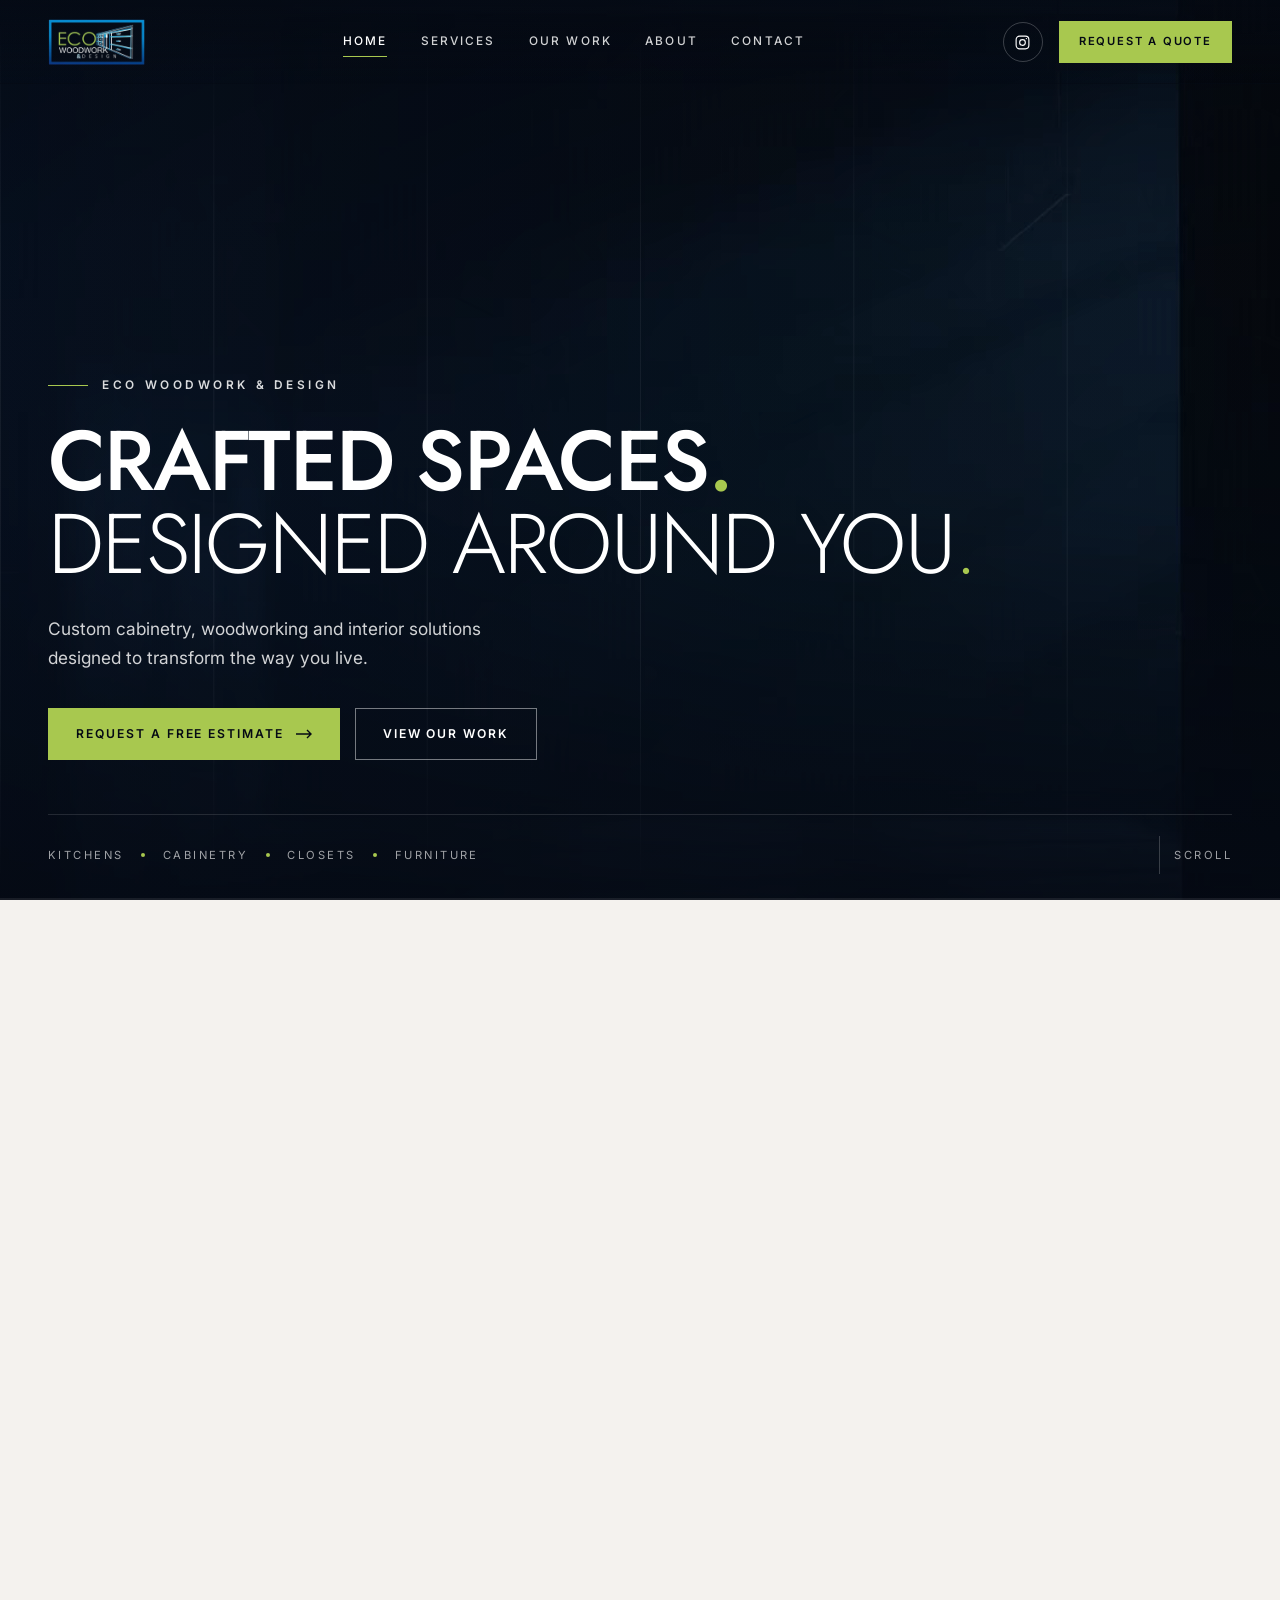
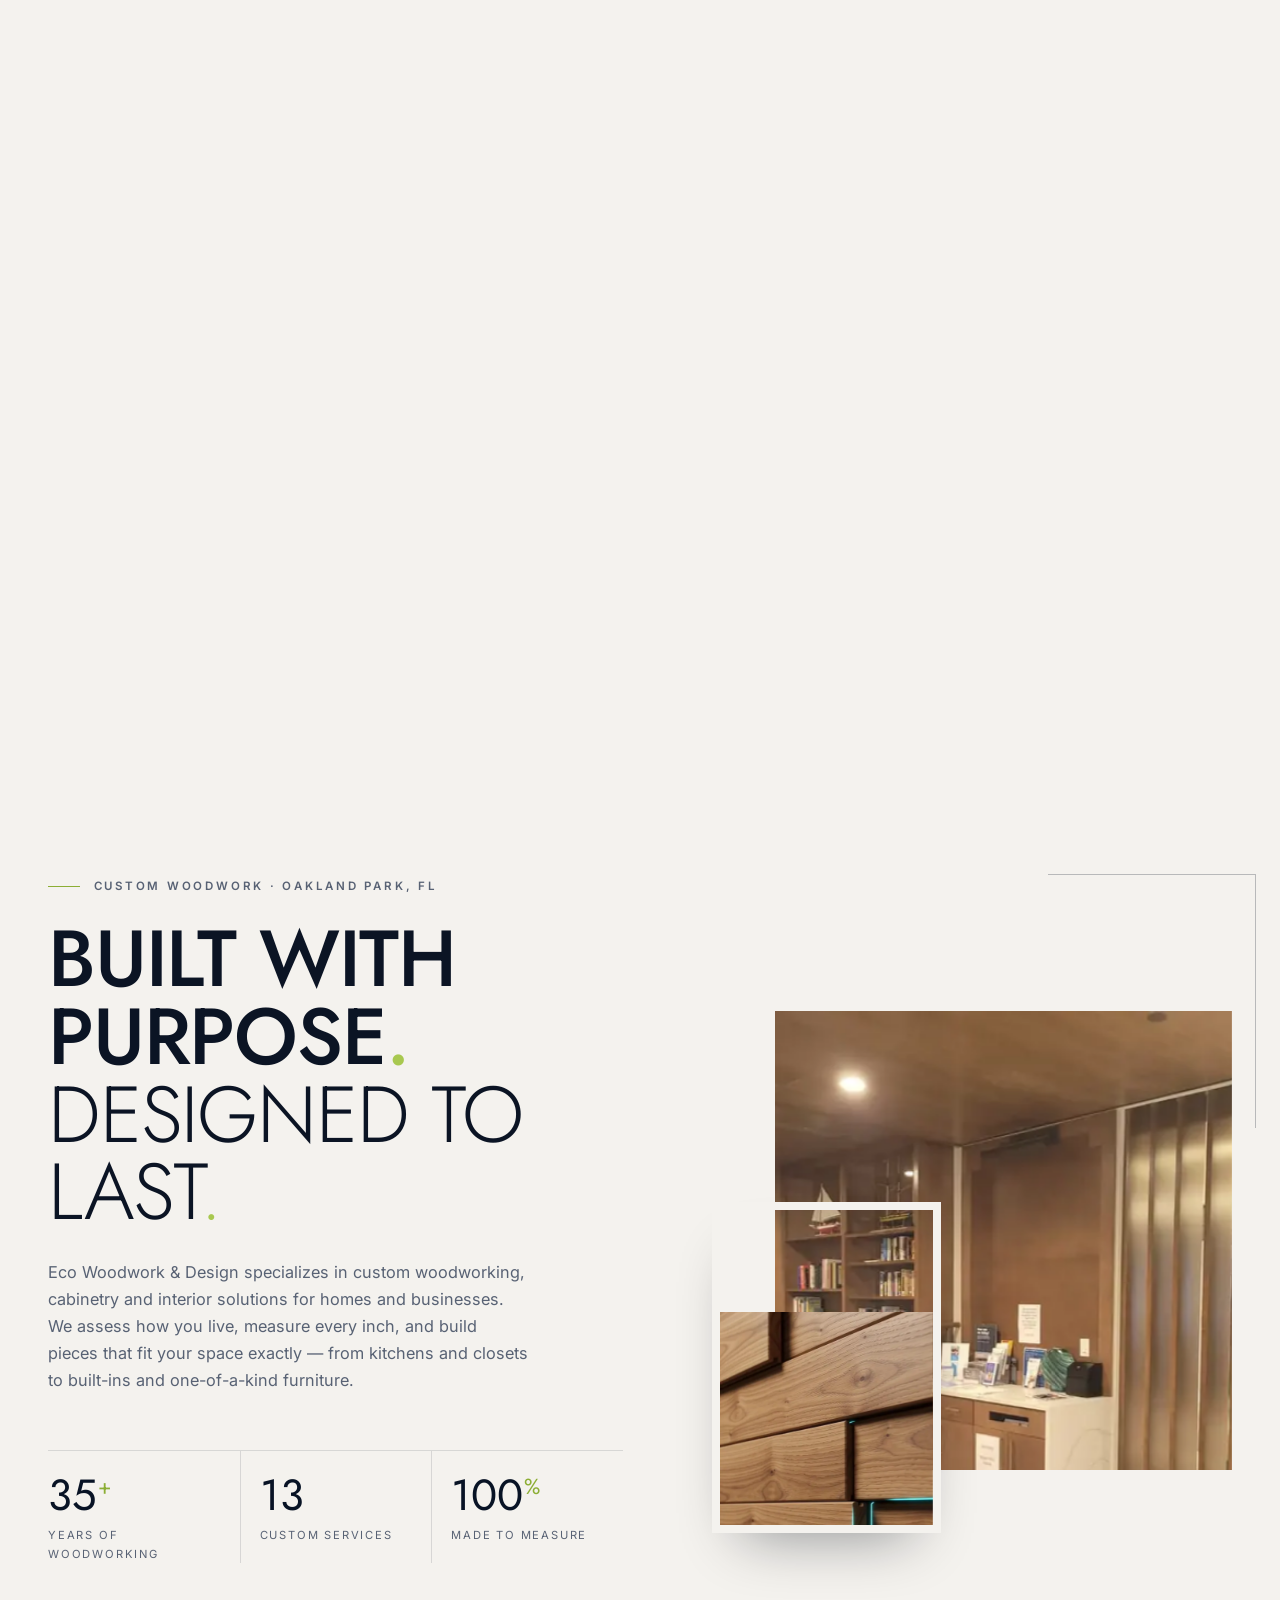
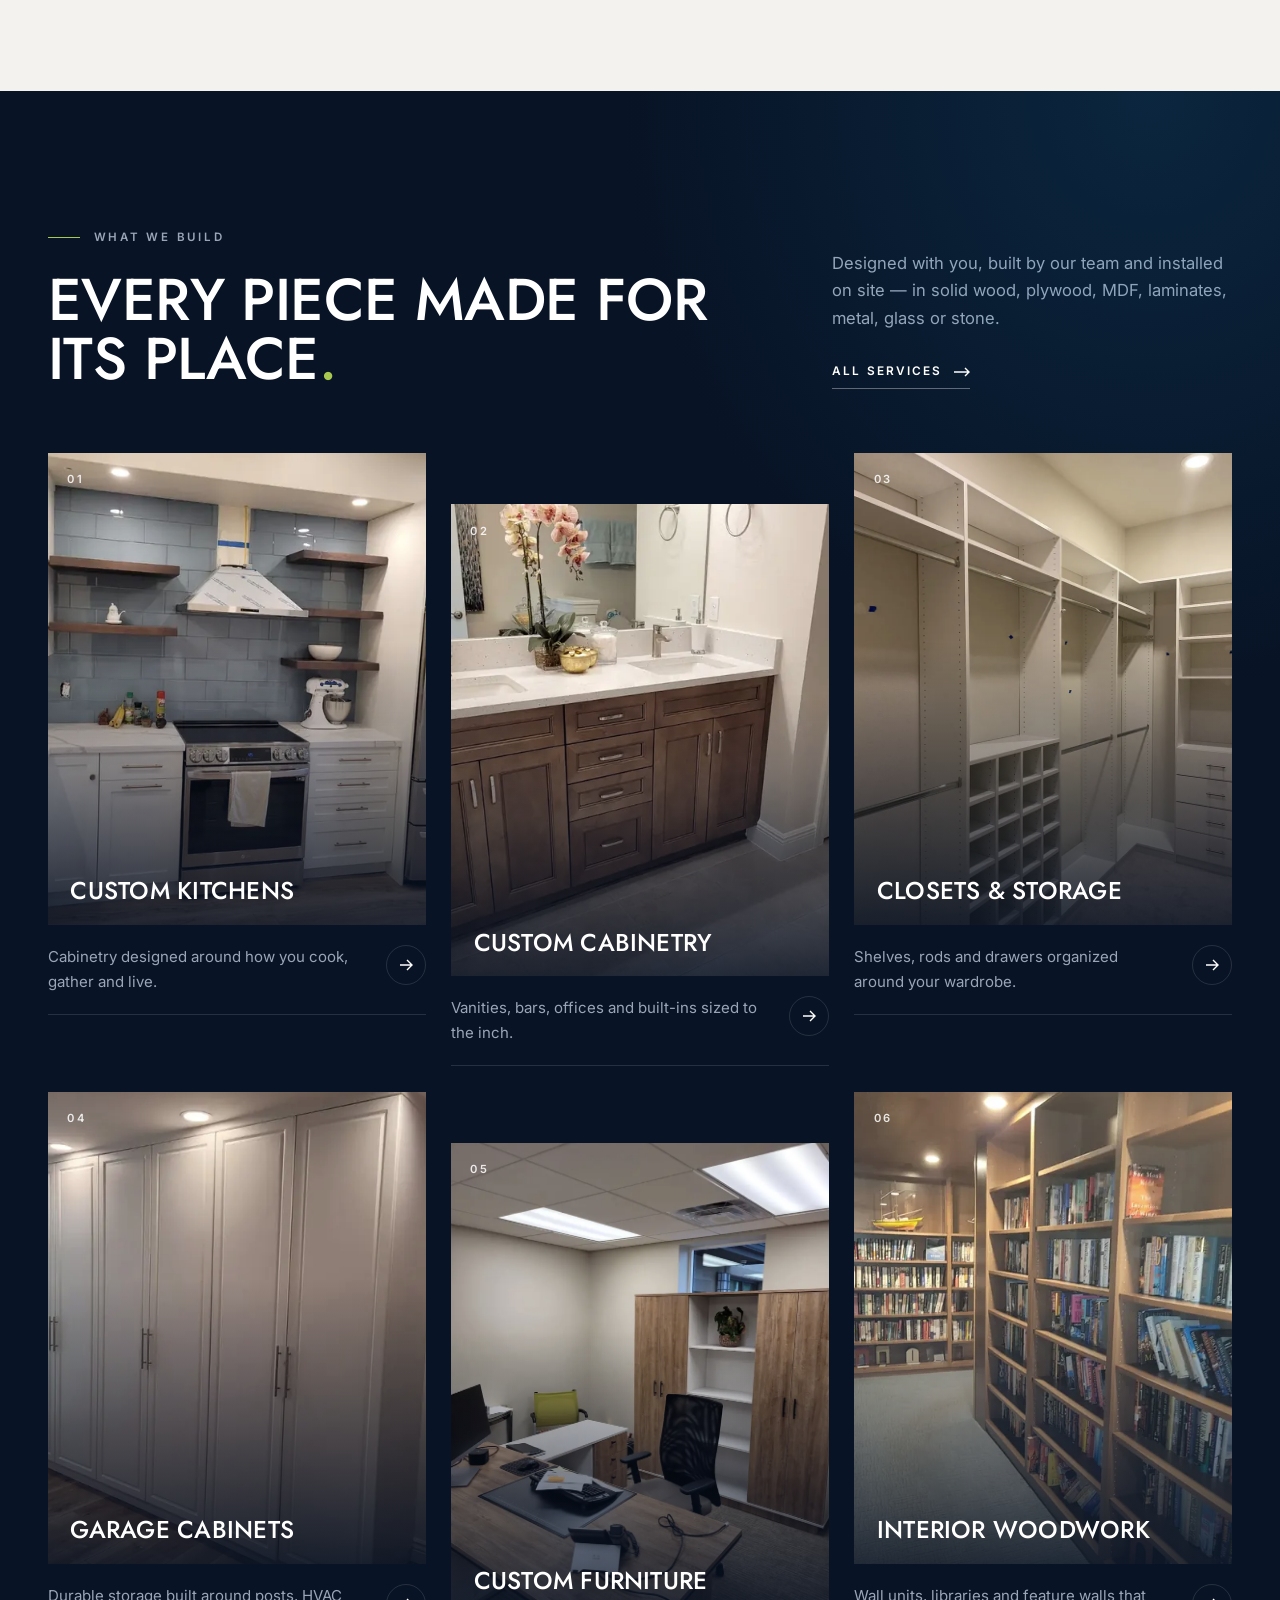
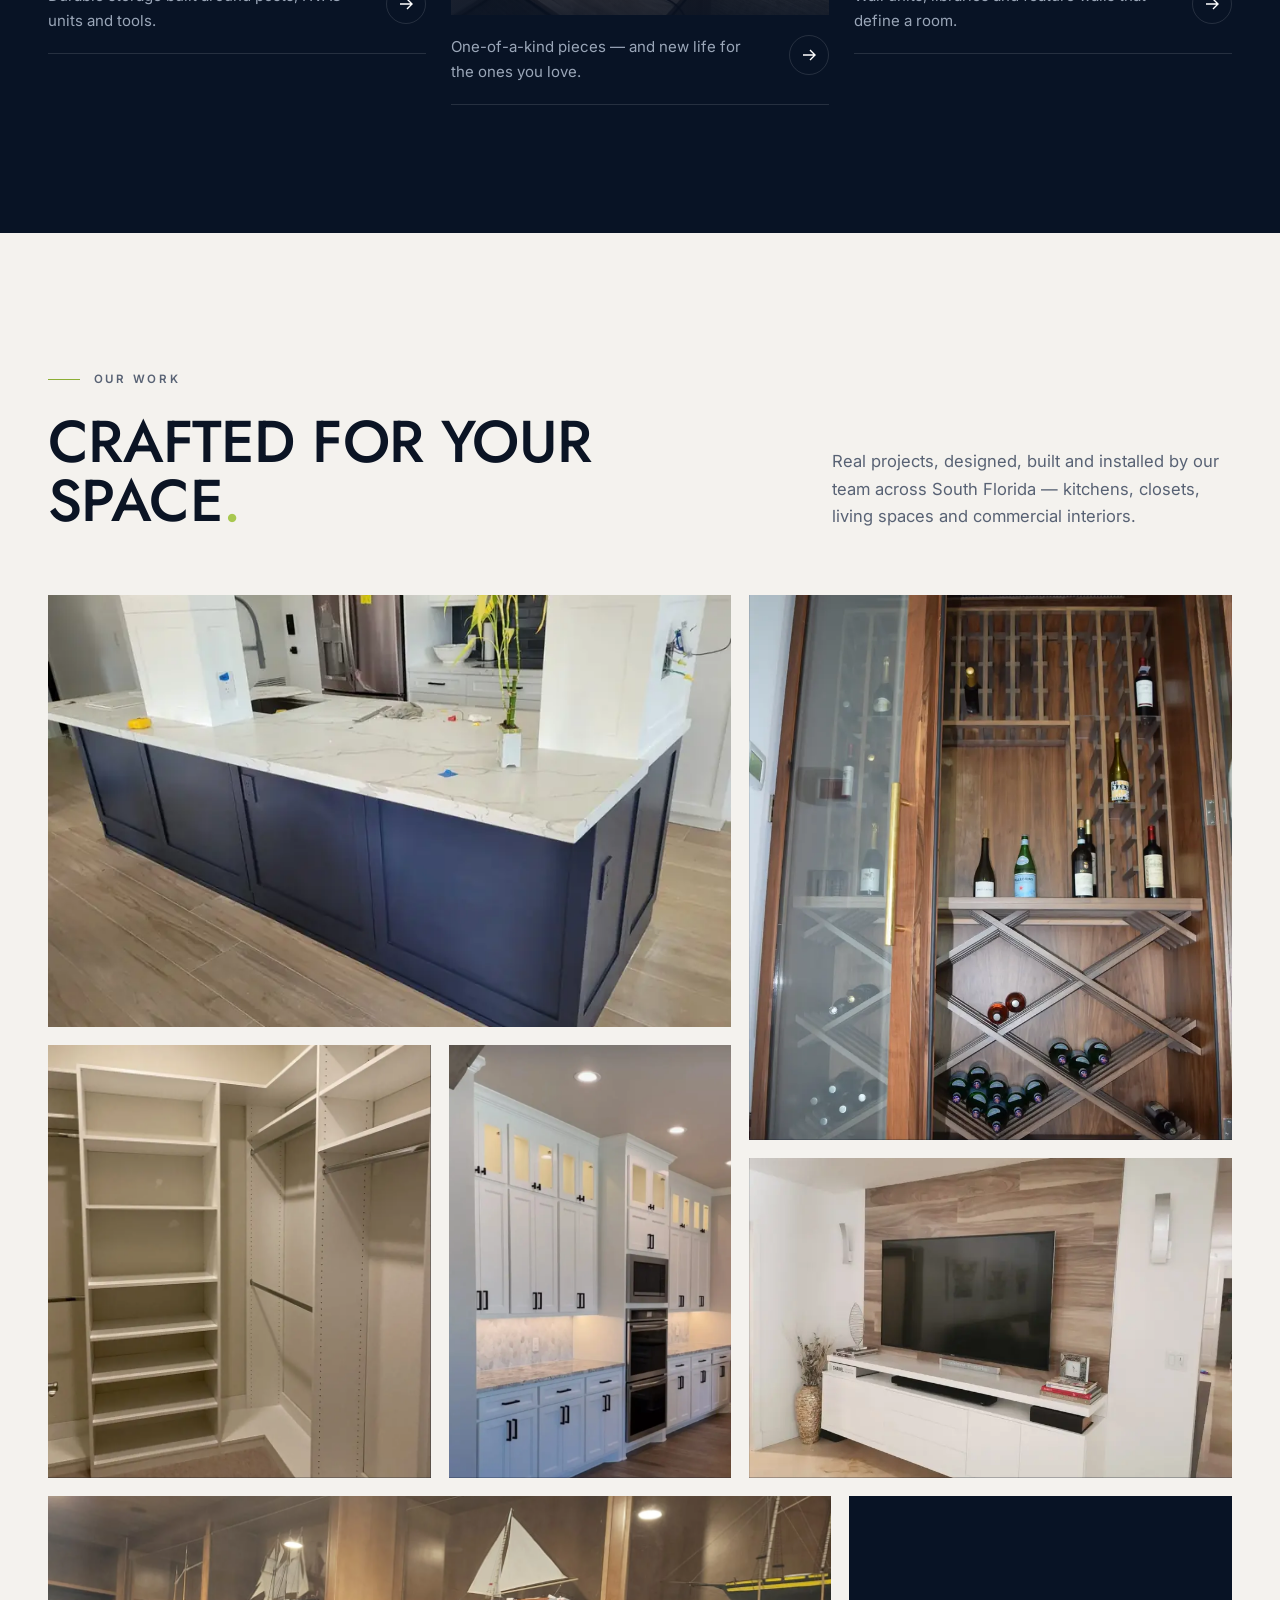
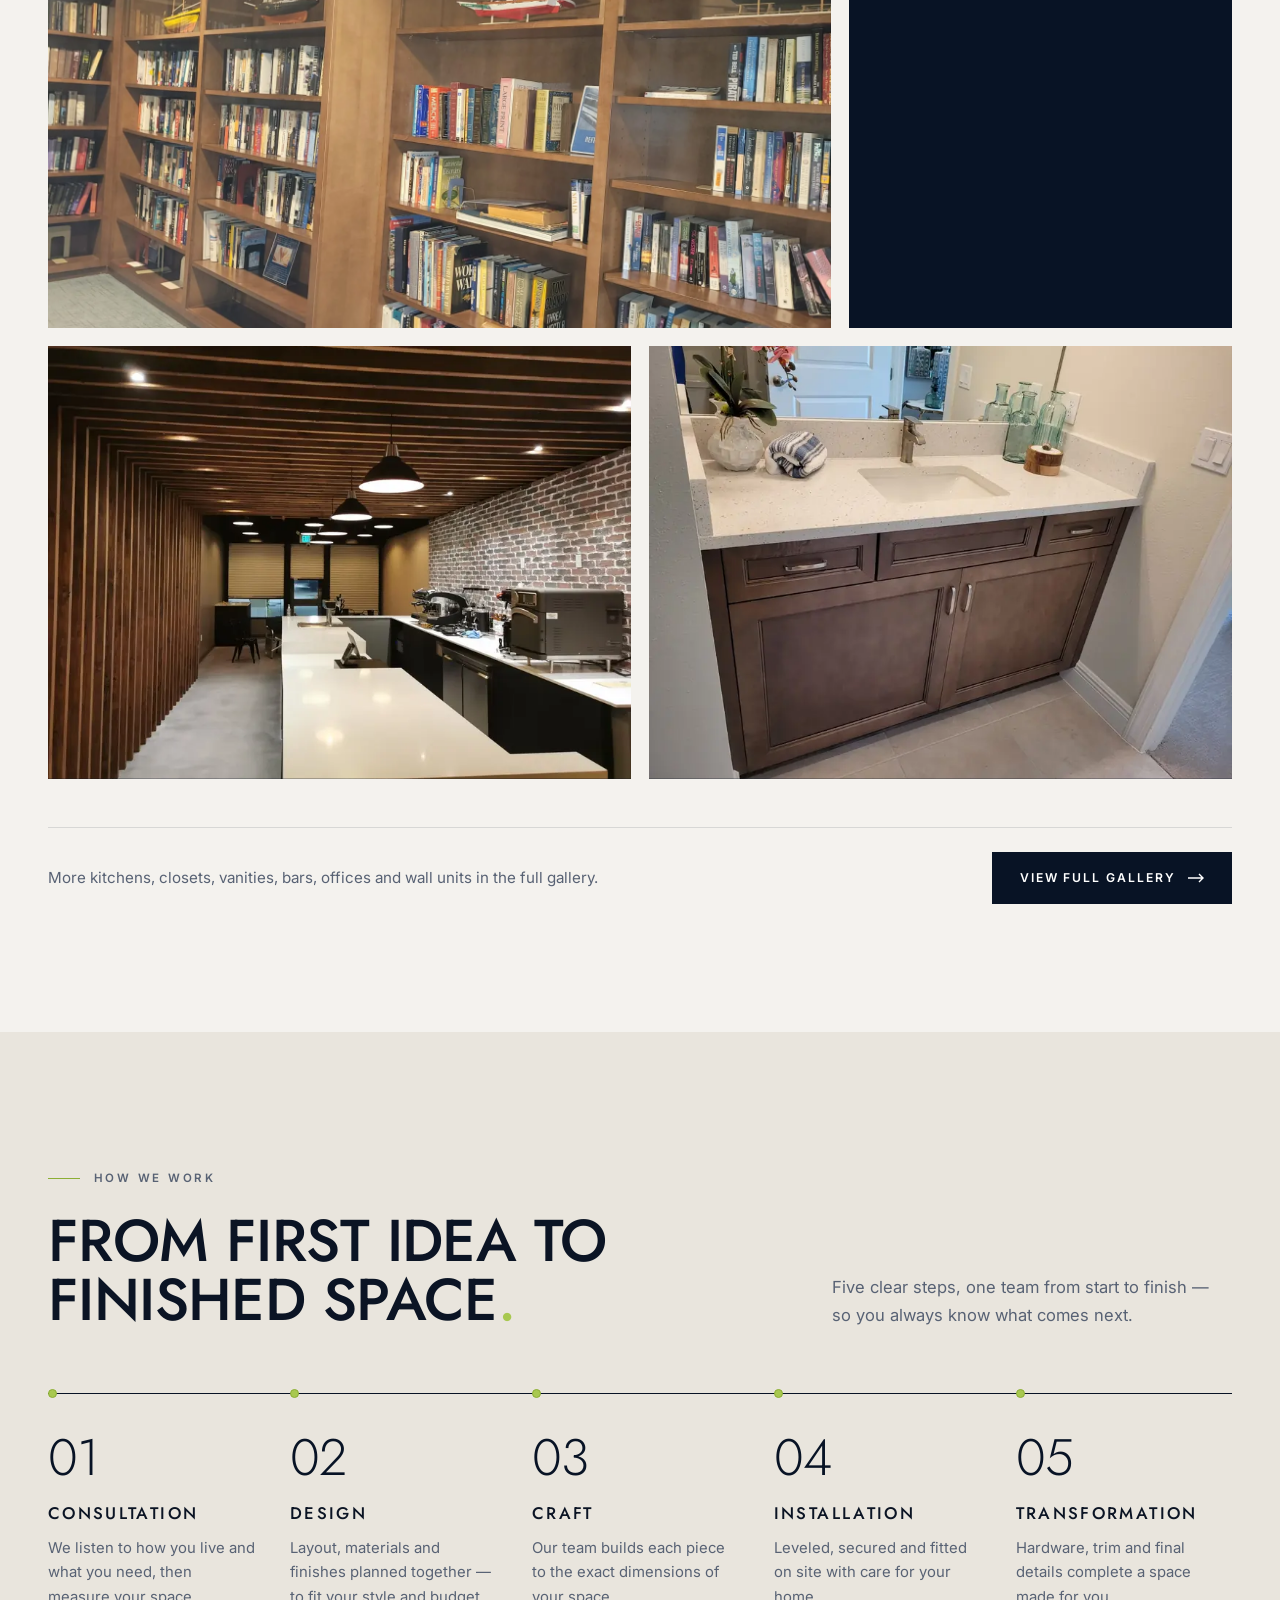
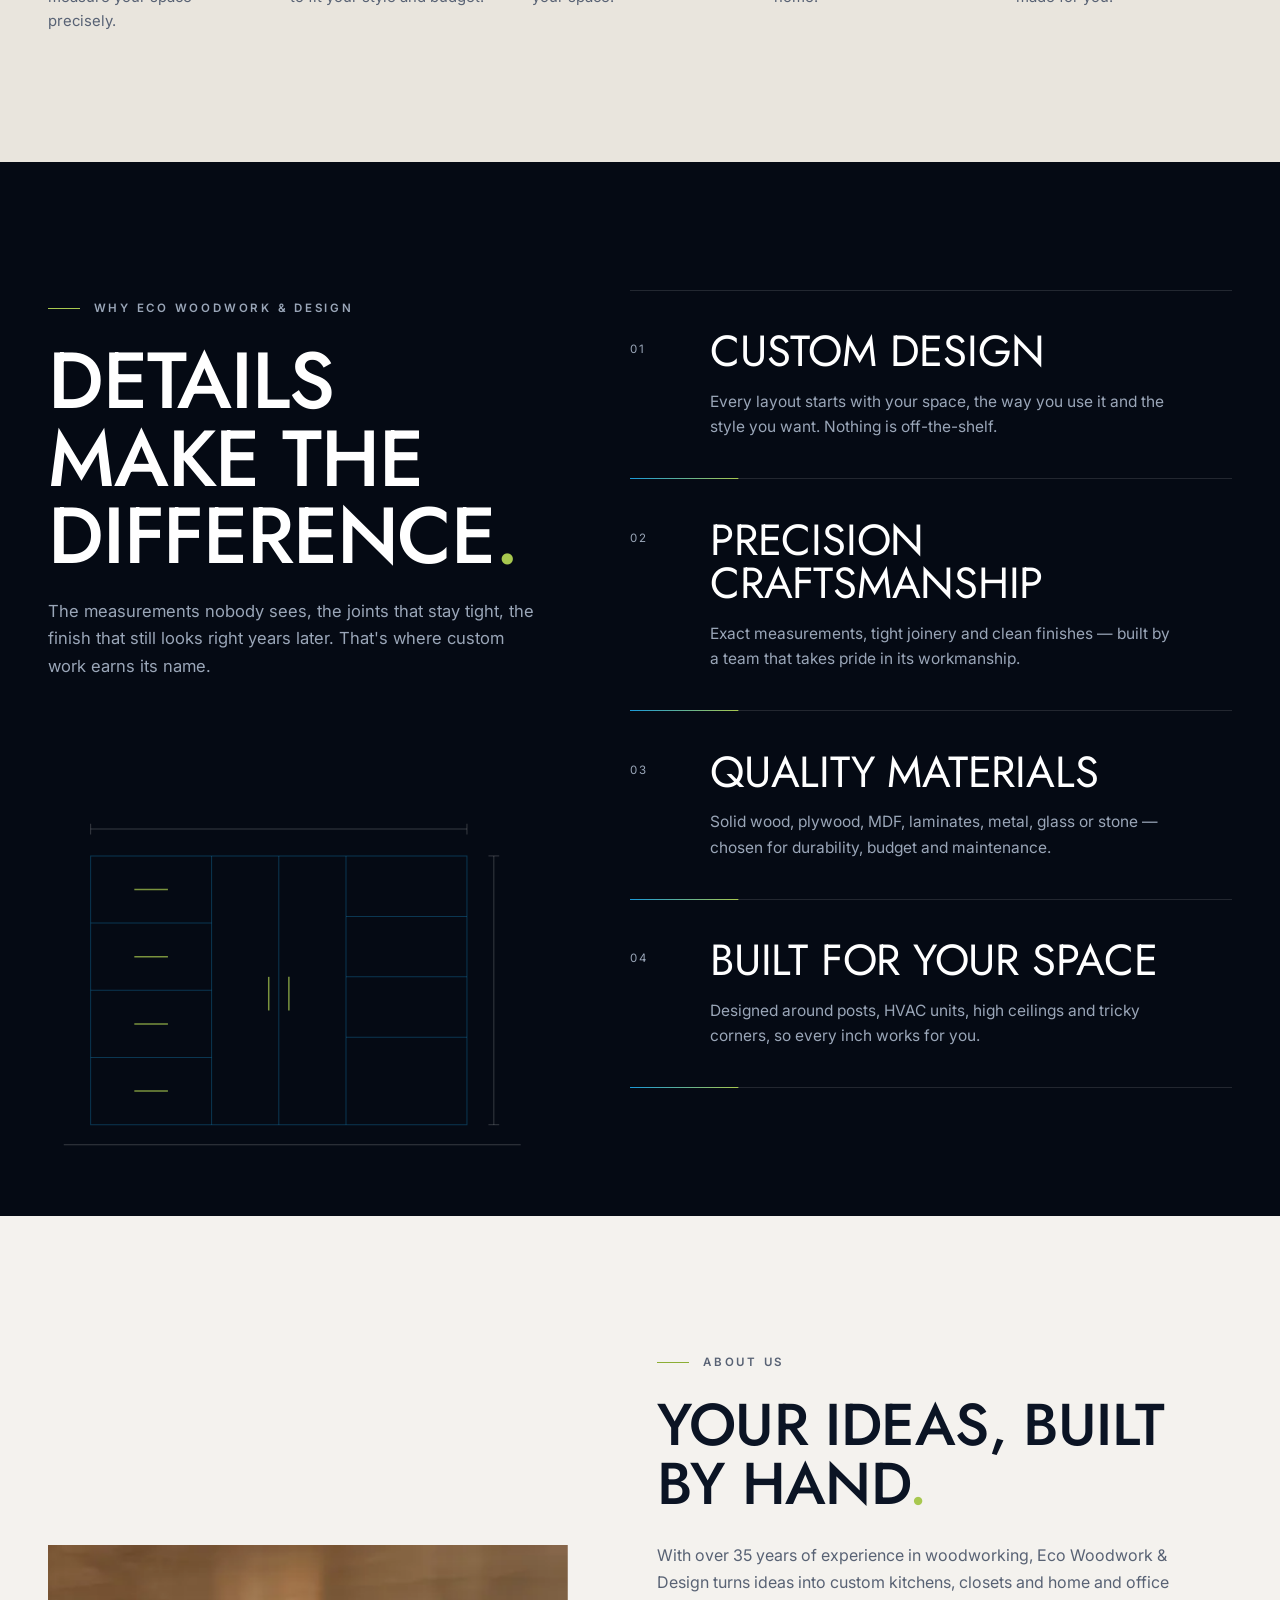
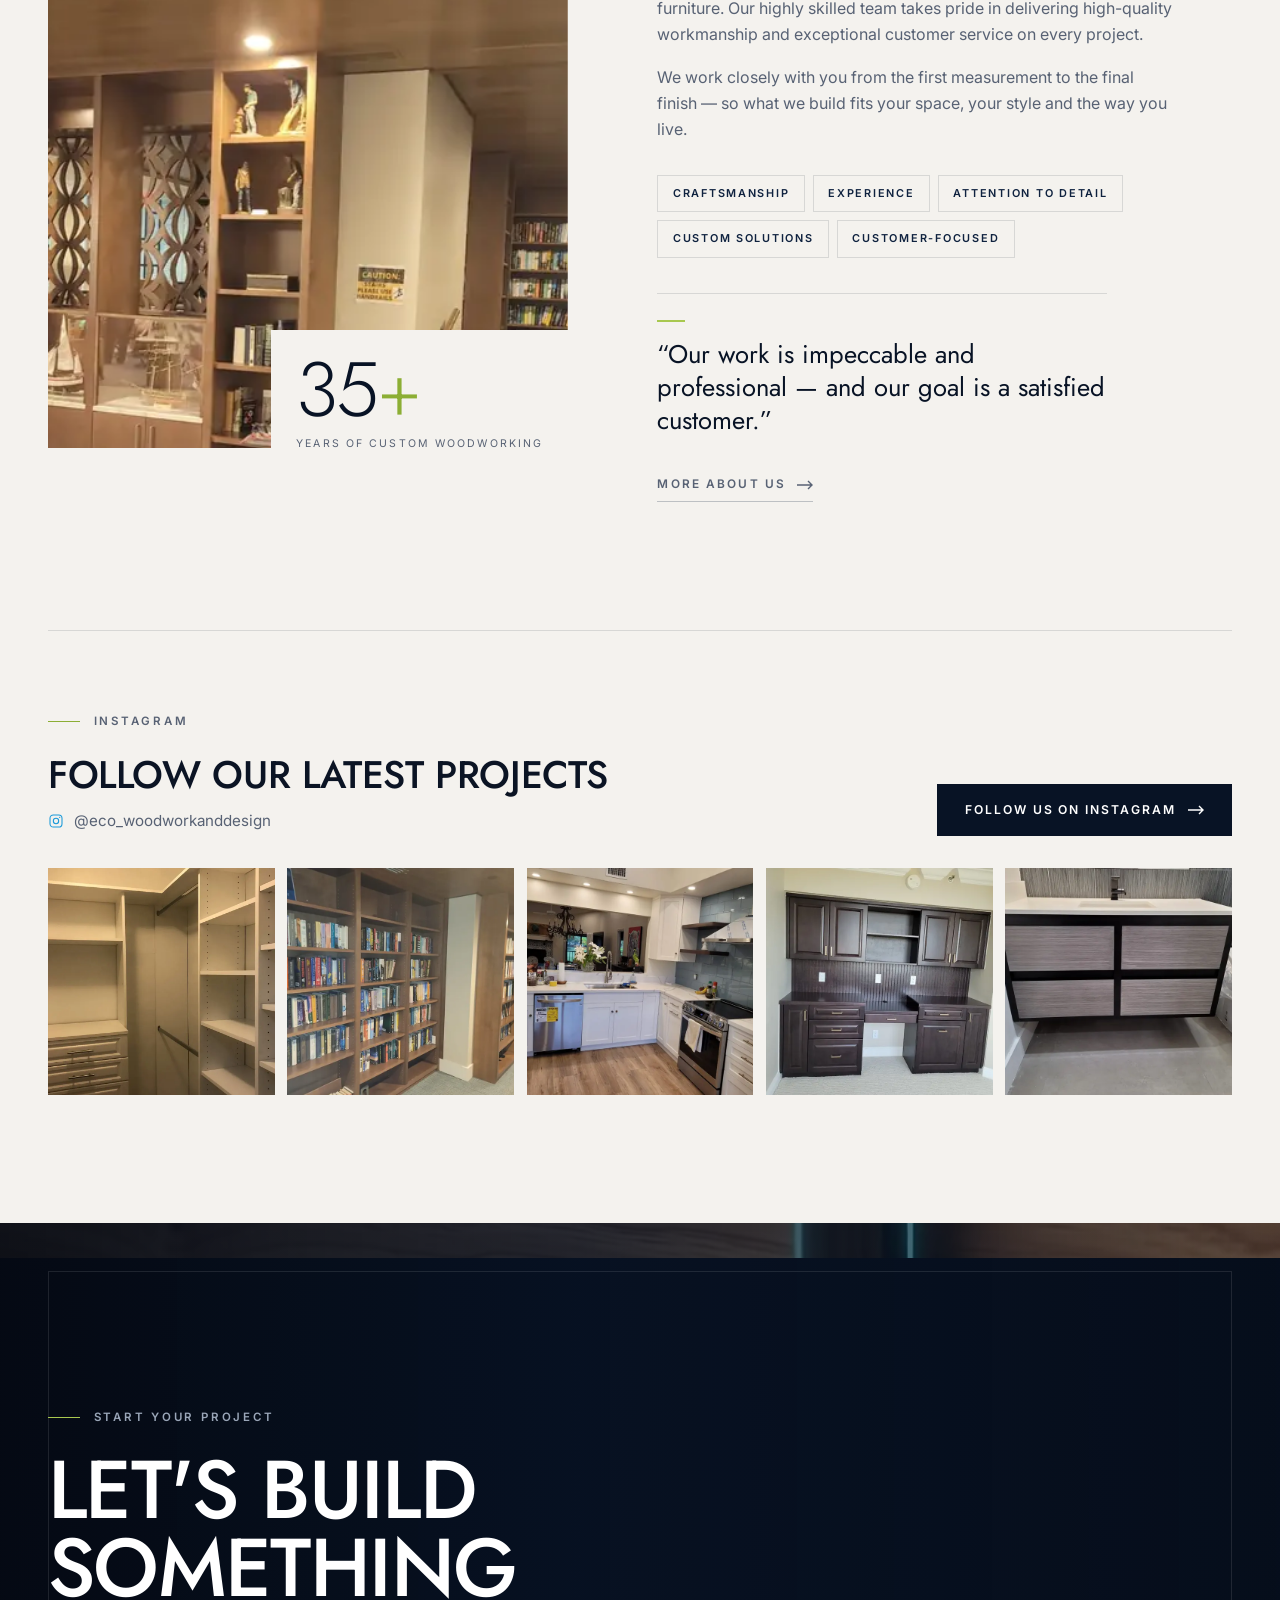
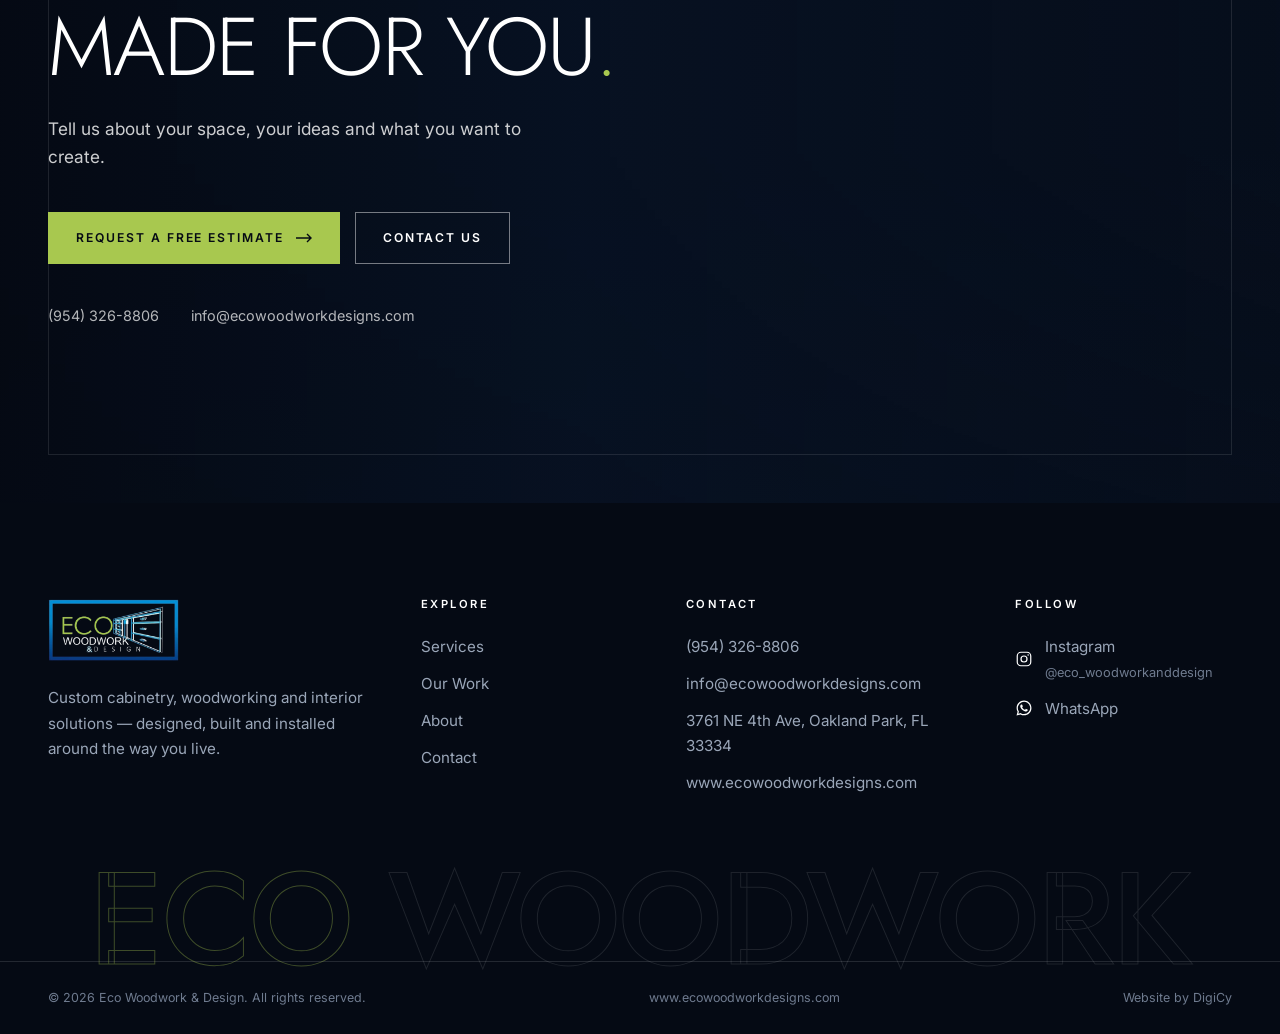
==== commit eec5f2e4: "Hero: el video avanza solo con el scroll - El video ya no se reproduce solo: queda fijo (sticky) mie" ====
--- a/index.html
+++ b/index.html
@@ -27,7 +27,7 @@
 <link rel="preconnect" href="https://fonts.googleapis.com" />
 <link rel="preconnect" href="https://fonts.gstatic.com" crossorigin />
 <link href="https://fonts.googleapis.com/css2?family=Inter:wght@400;500;600&amp;family=Jost:wght@300;400;500&amp;display=swap" rel="stylesheet" />
-<link rel="stylesheet" href="/css/styles.css?v=2" />
+<link rel="stylesheet" href="/css/styles.css?v=3" />
 <script>document.documentElement.classList.add('js')</script>
 <link rel="preload" as="image" href="/assets/video/eco-hero-poster-mobile.webp" media="(max-width: 767px)" />
 <link rel="preload" as="image" href="/assets/video/eco-hero-poster.webp" media="(min-width: 768px)" />
@@ -91,15 +91,18 @@
 <main id="main">
 
 <!-- ============ HERO ============ -->
+<div class="hero-scroll" data-hero-scroll>
 <section class="hero" aria-label="Introduction">
   <div class="hero-media" style="background-image:url('/assets/video/eco-hero-poster.webp')">
-    <video class="hero-video" autoplay muted loop playsinline preload="metadata"
+    <!-- Scroll-driven: the video never autoplays; main.js maps scroll position to currentTime.
+         The MP4s are encoded with a keyframe on every frame so seeking is instant. -->
+    <video class="hero-video" muted playsinline preload="auto"
            poster="/assets/video/eco-hero-poster.webp"
            disablepictureinpicture disableremoteplayback aria-hidden="true" tabindex="-1">
-      <source src="/assets/video/eco-hero-mobile.webm" type='video/webm; codecs="vp9"' media="(max-width: 767px)" />
-      <source src="/assets/video/eco-hero-mobile.mp4" type="video/mp4" media="(max-width: 767px)" />
-      <source src="/assets/video/eco-hero.webm" type='video/webm; codecs="vp9"' />
-      <source src="/assets/video/eco-hero.mp4" type="video/mp4" />
+      <source src="/assets/video/eco-hero-scrub-mobile.mp4" type="video/mp4" media="(max-width: 767px)" />
+      <source src="/assets/video/eco-hero-scrub-mobile.webm" type='video/webm; codecs="vp9"' media="(max-width: 767px)" />
+      <source src="/assets/video/eco-hero-scrub.mp4" type="video/mp4" />
+      <source src="/assets/video/eco-hero-scrub.webm" type='video/webm; codecs="vp9"' />
     </video>
     <div class="hero-overlay"></div>
     <div class="hero-lines"></div>
@@ -122,7 +125,9 @@
     <div class="hero-tags" aria-hidden="true"><span>Kitchens</span><span>Cabinetry</span><span>Closets</span><span>Furniture</span></div>
     <a href="#intro" class="scroll-cue"><i></i>Scroll</a>
   </div>
-</section>
+  <div class="hero-progress" aria-hidden="true"><span></span></div>
+</section>
+</div>
 
 <!-- ============ INTRO ============ -->
 <section class="section intro" id="intro">
@@ -477,6 +482,6 @@
   </div>
 </footer>
 
-<script src="/js/main.js?v=2" defer></script>
+<script src="/js/main.js?v=3" defer></script>
 </body>
 </html>
--- a/css/styles.css
+++ b/css/styles.css
@@ -369,6 +369,17 @@
 .hero-video{ opacity:0; transition:opacity 1.2s var(--ease); }
 .hero-video.is-playing{ opacity:1; }
 
+/* Scroll-driven hero: the wrapper adds scroll distance, the hero stays pinned
+   while main.js maps scroll progress to the video's currentTime. */
+.hero-scroll{ position:relative; height:260vh; }
+.hero-scroll > .hero{ position:sticky; top:0; height:100vh; height:100svh; min-height:0; }
+.hero-scroll.is-static{ height:auto; }
+.hero-scroll.is-static > .hero{ position:relative; height:auto; min-height:100vh; min-height:100svh; }
+.hero-progress{ position:absolute; left:0; right:0; bottom:0; height:2px; background:rgba(255,255,255,.08); }
+.hero-progress span{ display:block; height:100%; background:linear-gradient(90deg, var(--cyan), var(--lime)); transform-origin:left; transform:scaleX(var(--p, 0)); }
+.hero-scroll.is-static .hero-progress{ display:none; }
+@media (max-width:760px){ .hero-scroll{ height:220vh; } }
+
 @media (max-width:760px){
   .hero-overlay{
     background:linear-gradient(180deg, rgba(5,10,20,.55) 0%, rgba(8,19,37,.12) 30%, rgba(8,19,37,.35) 58%, rgba(5,10,20,.92) 100%);
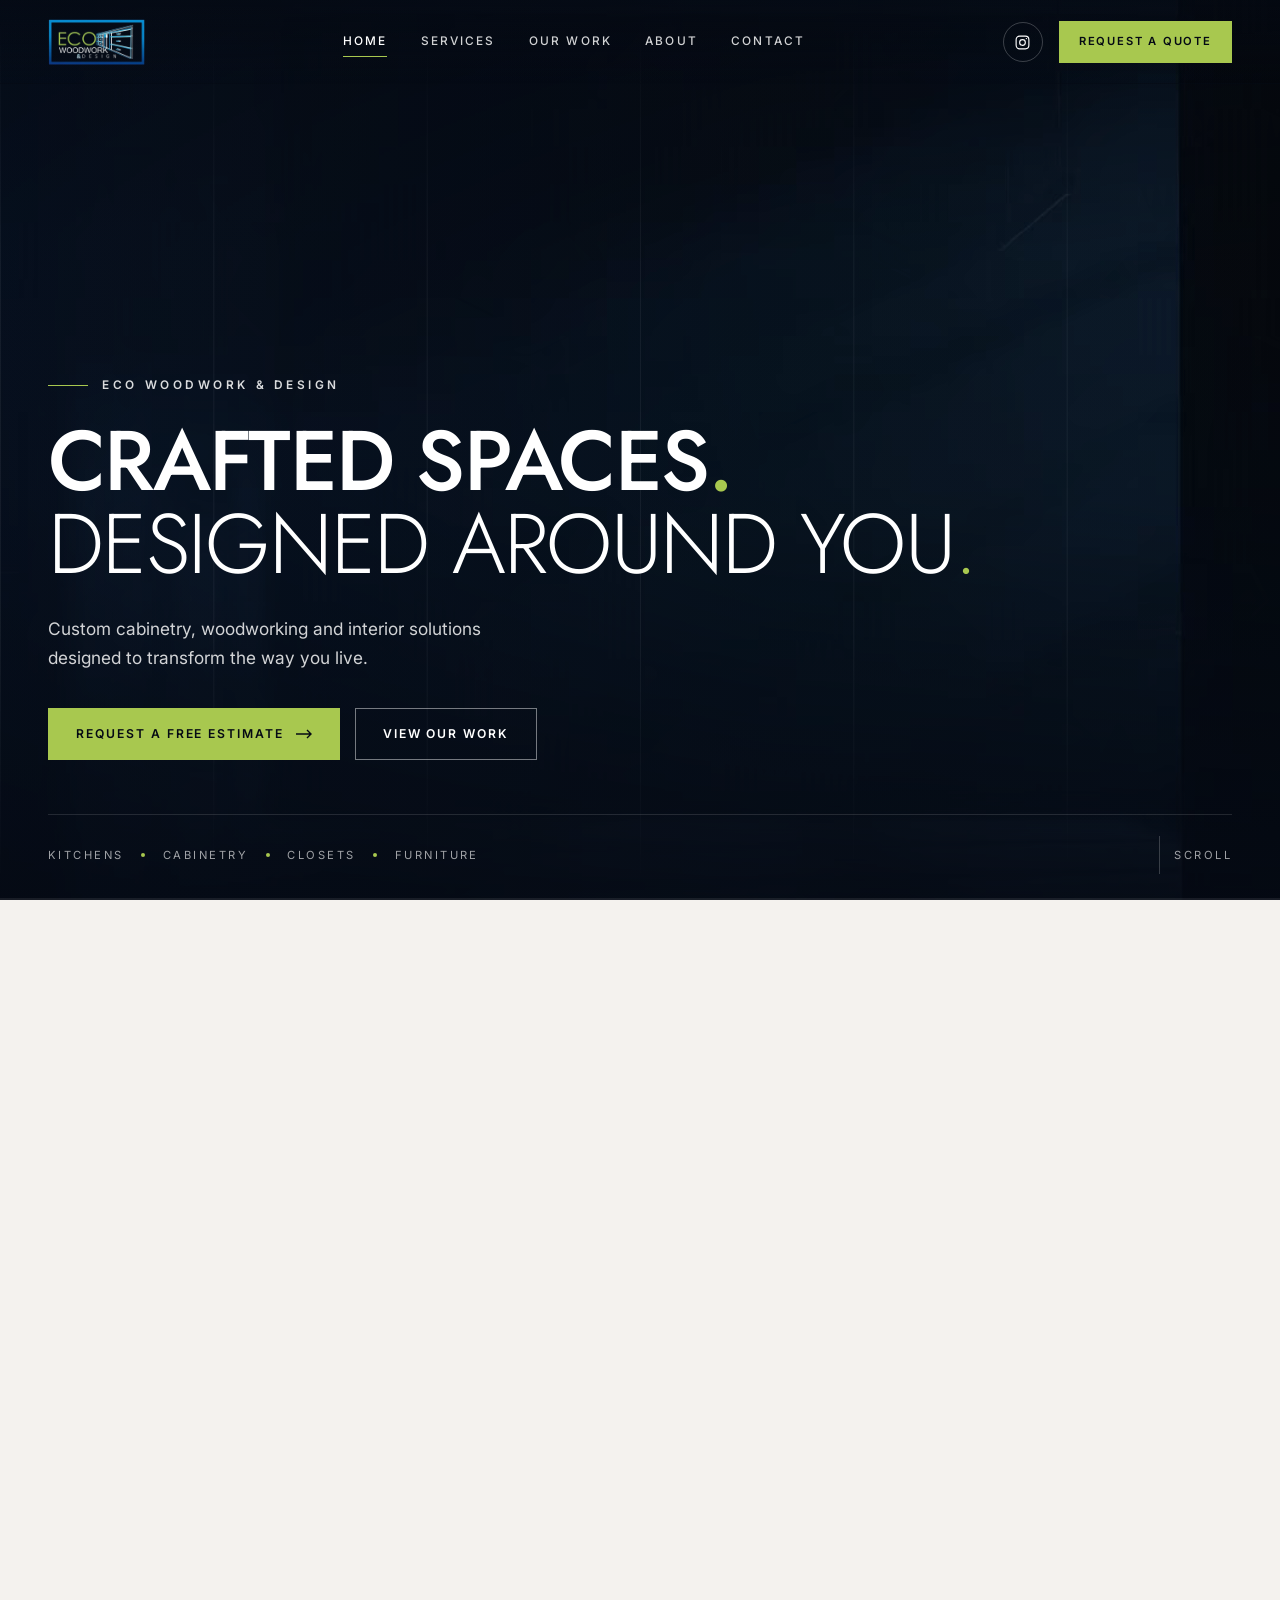
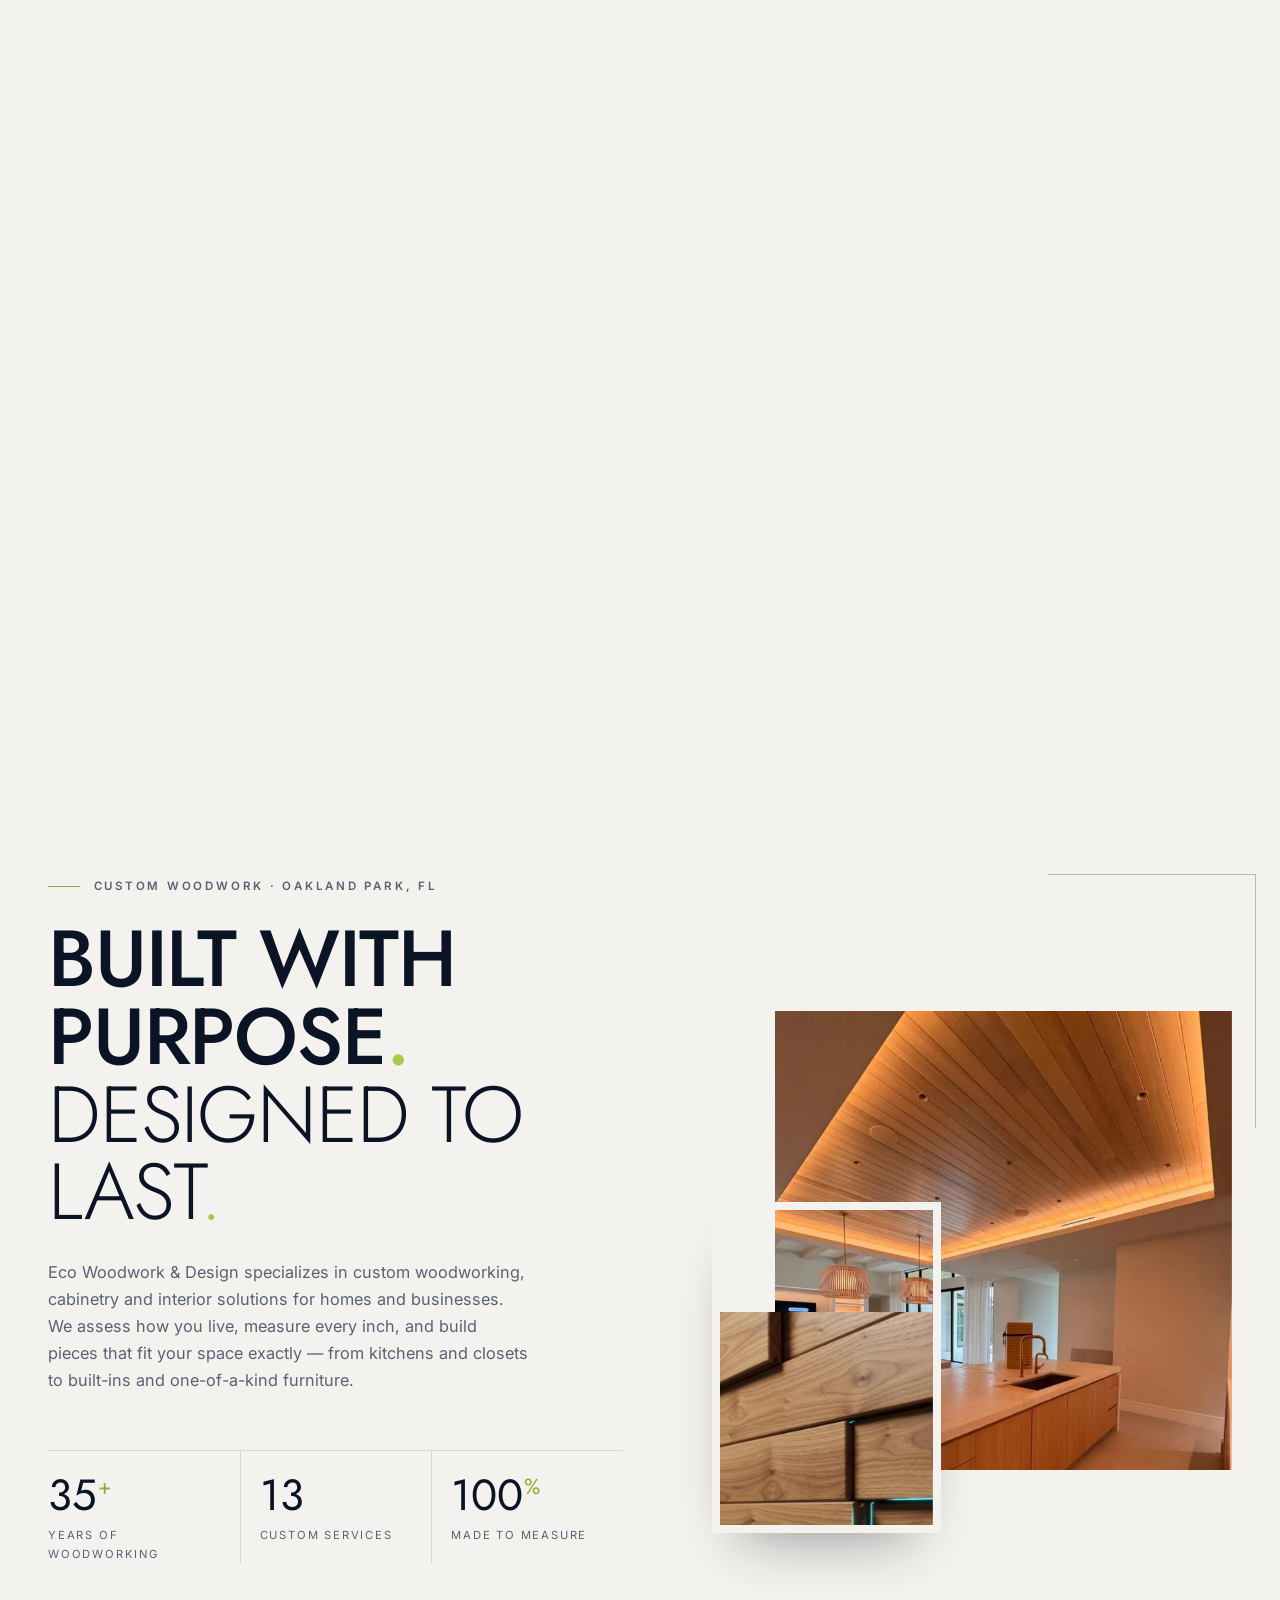
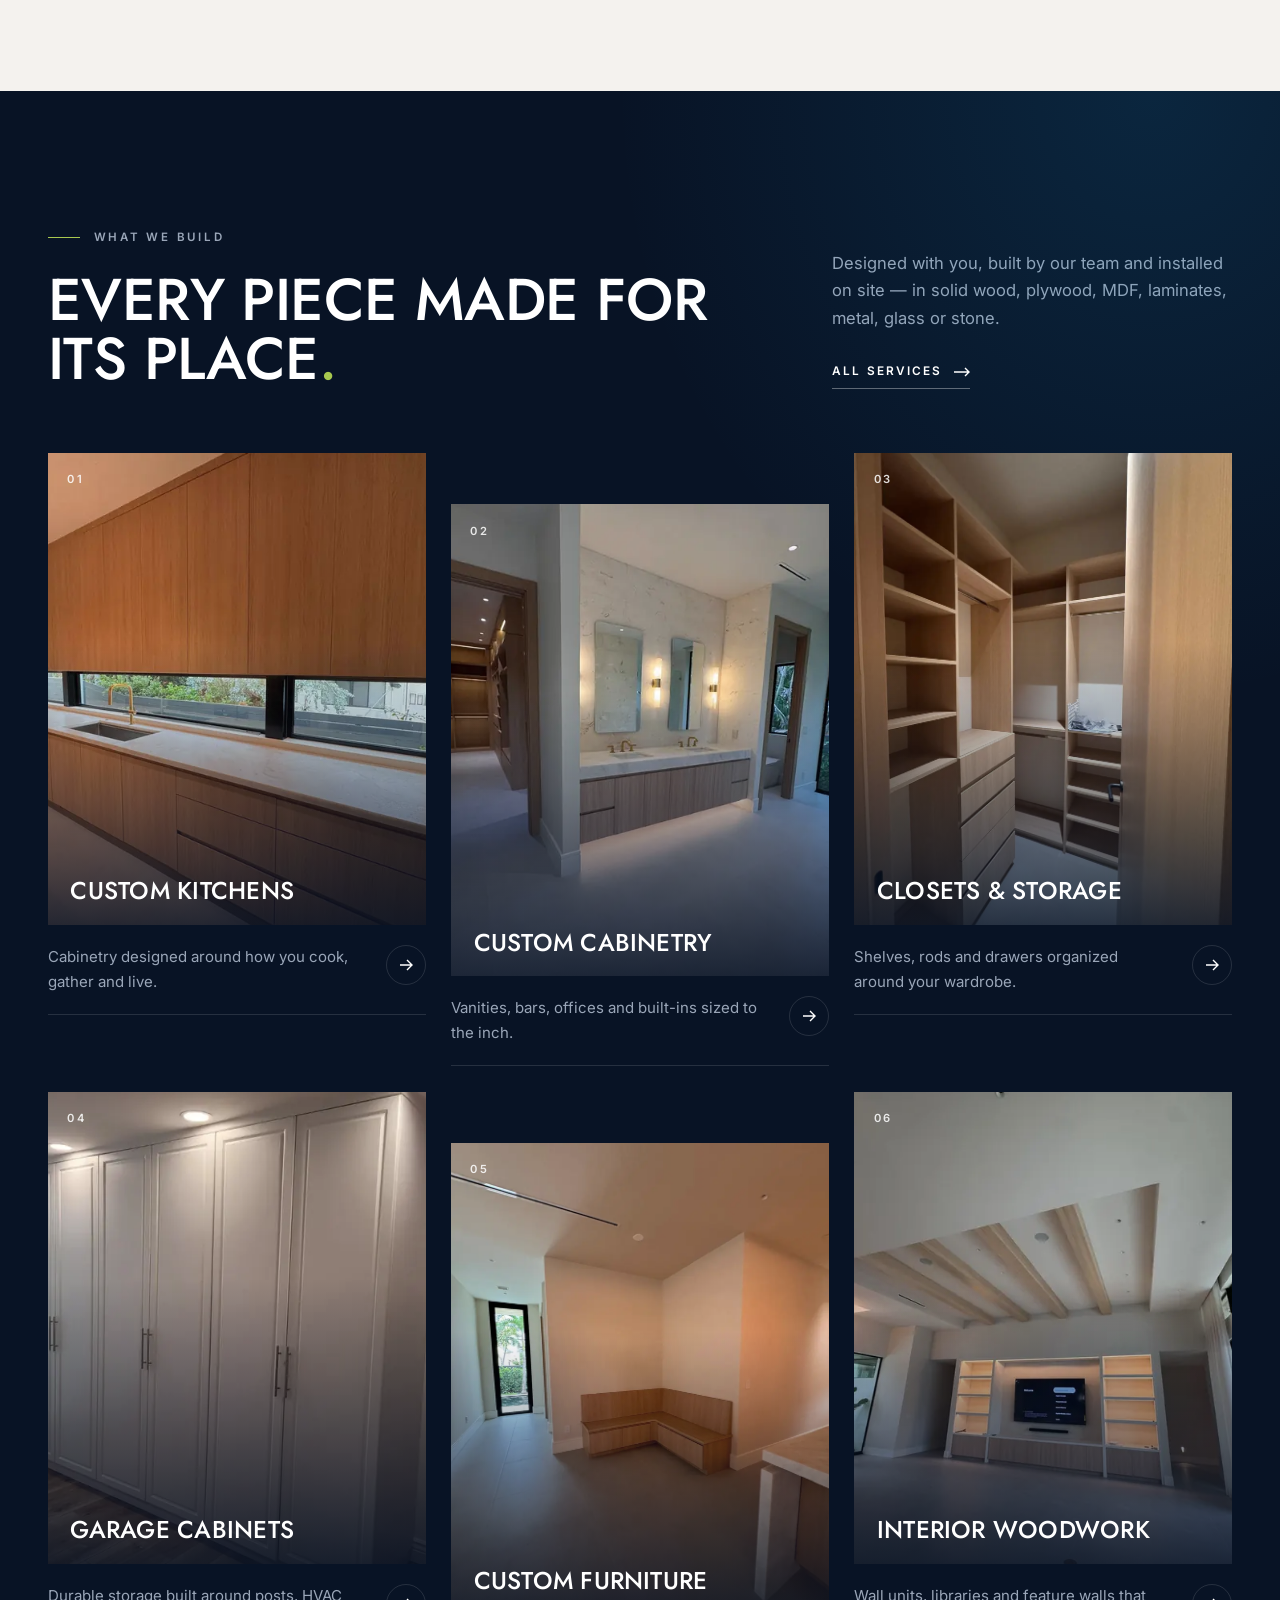
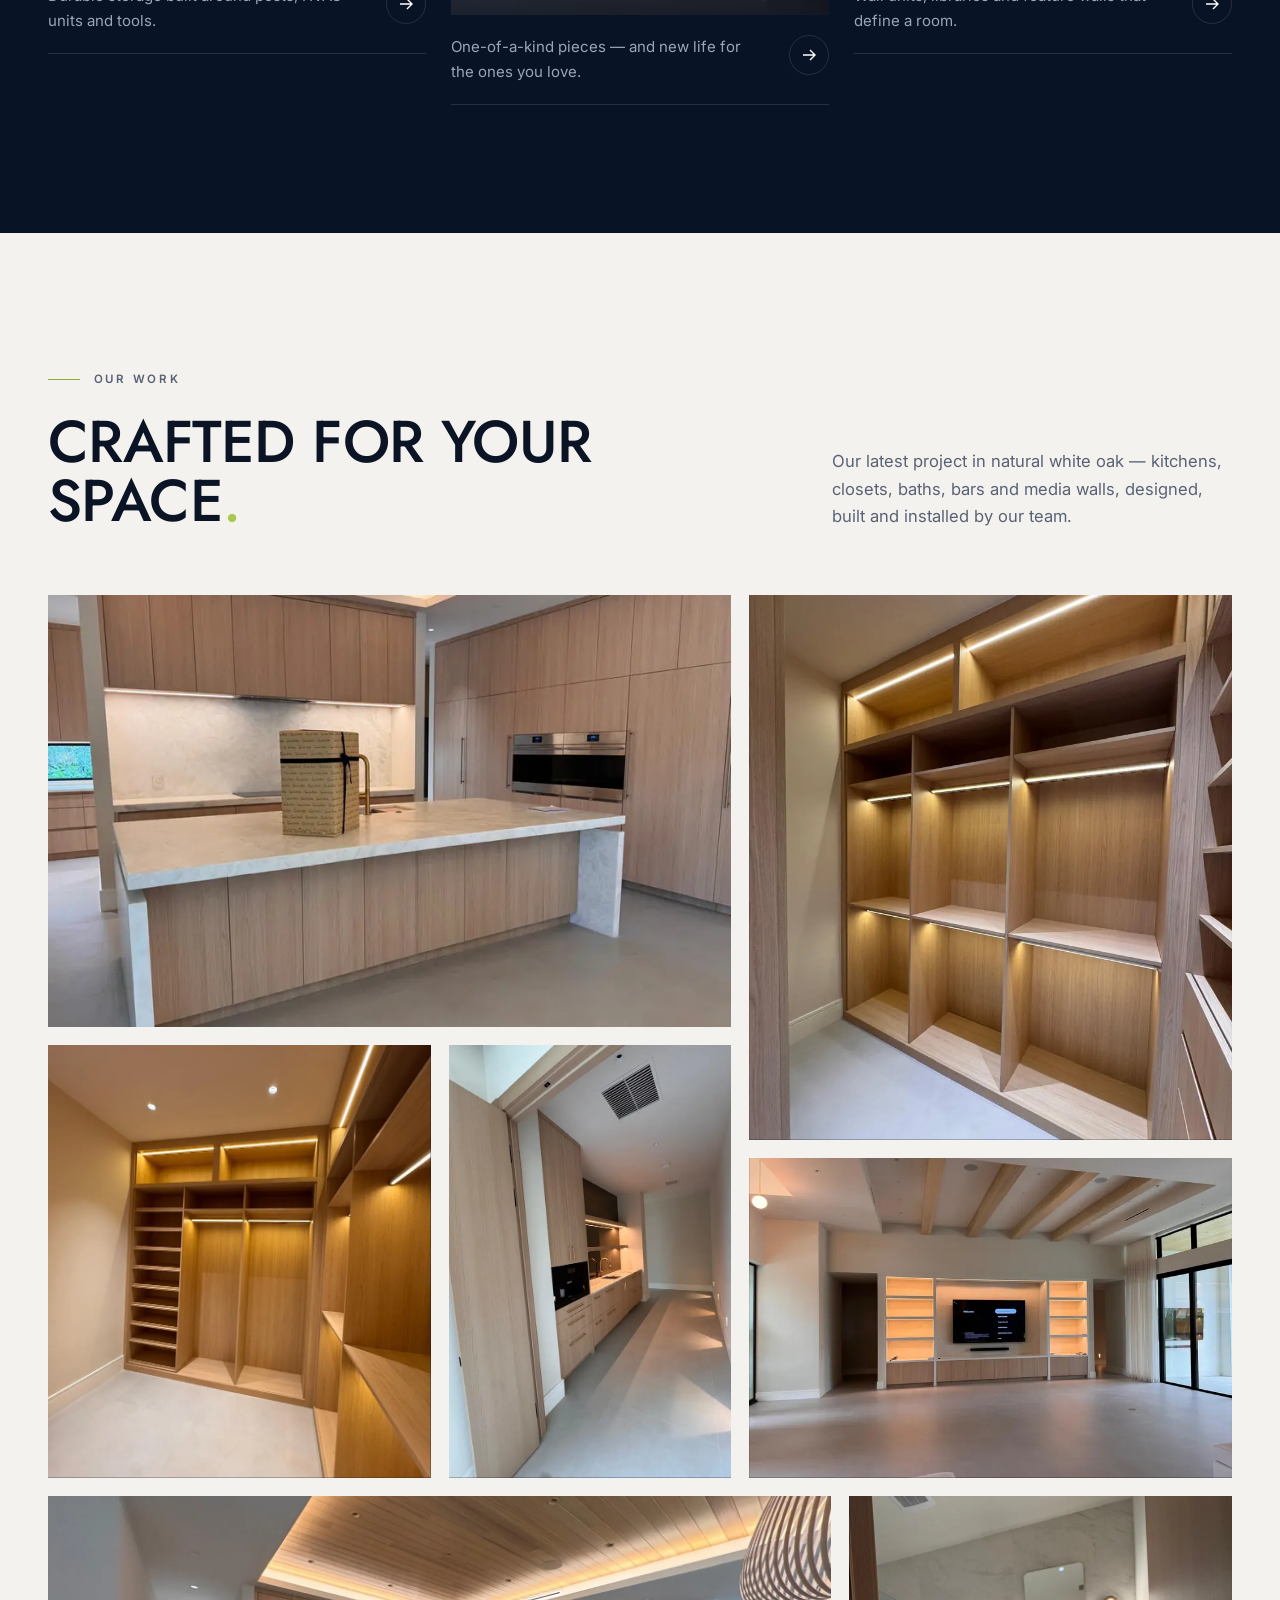
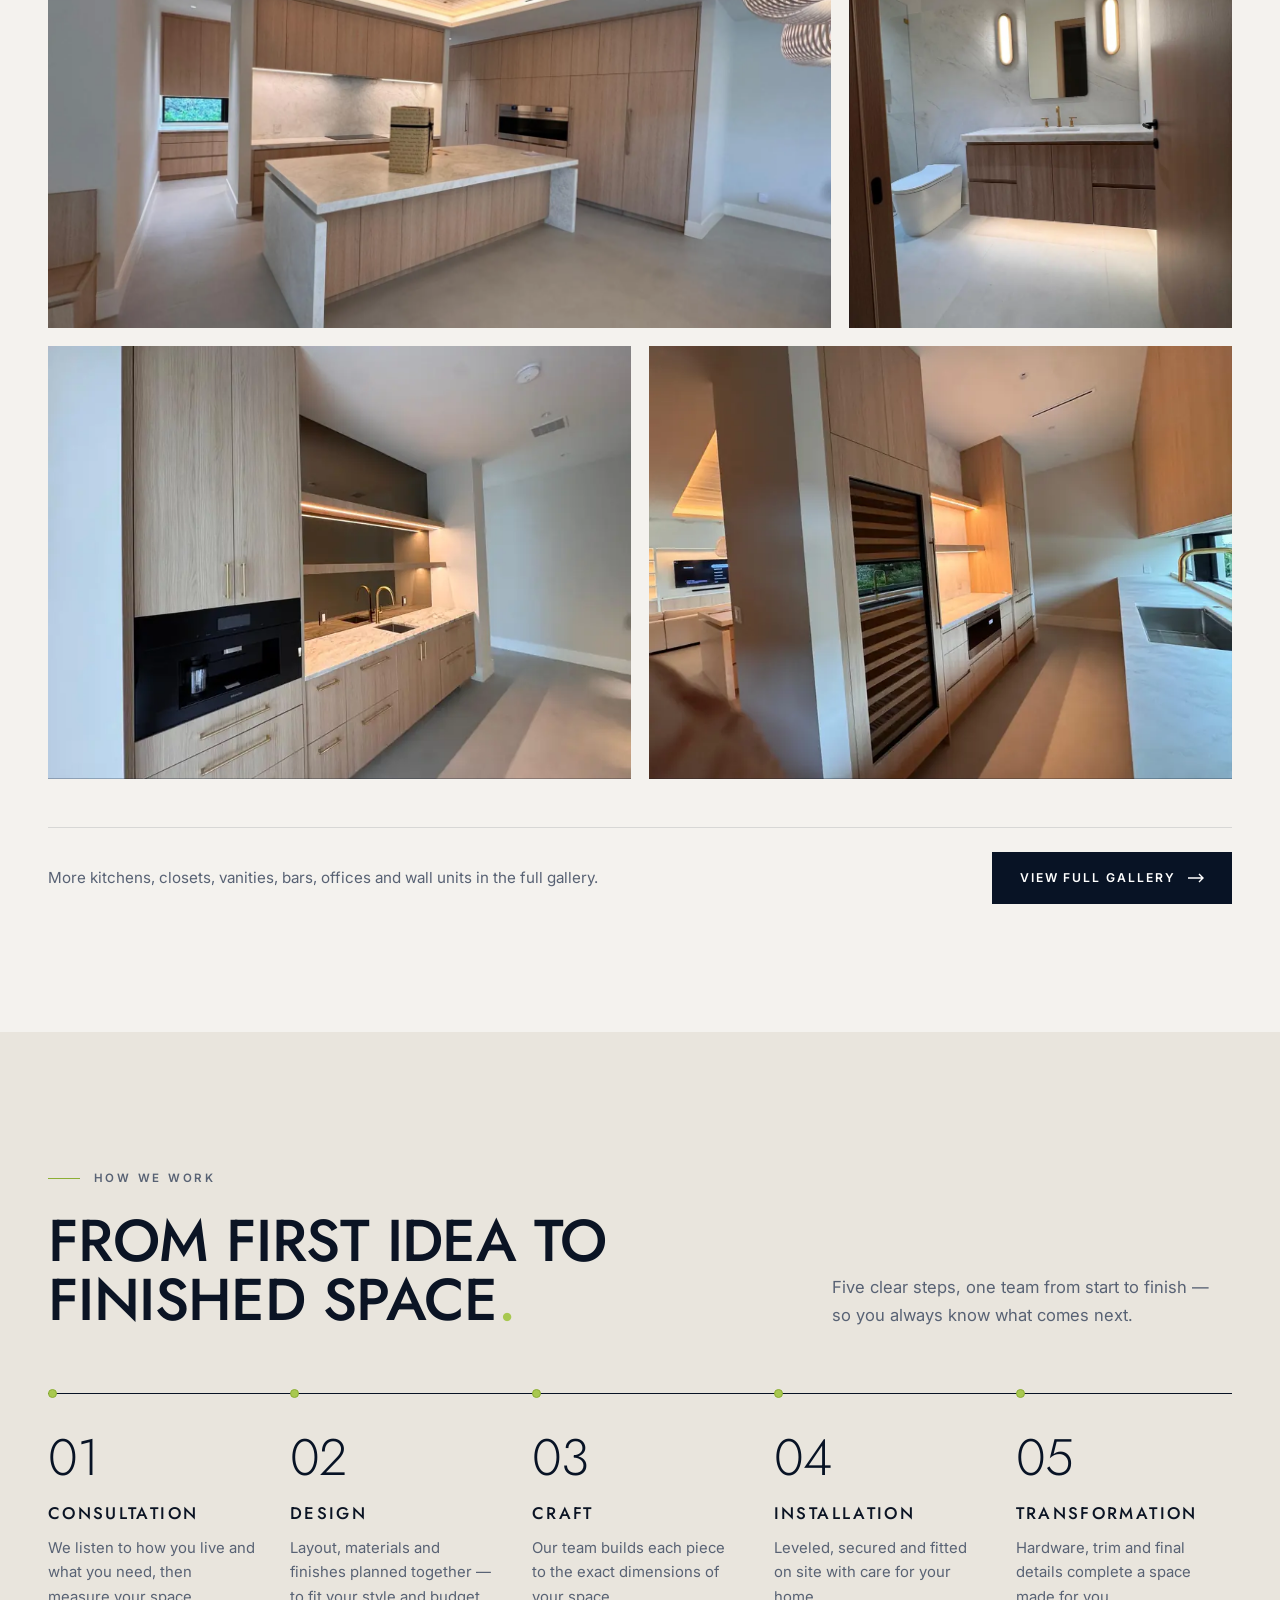
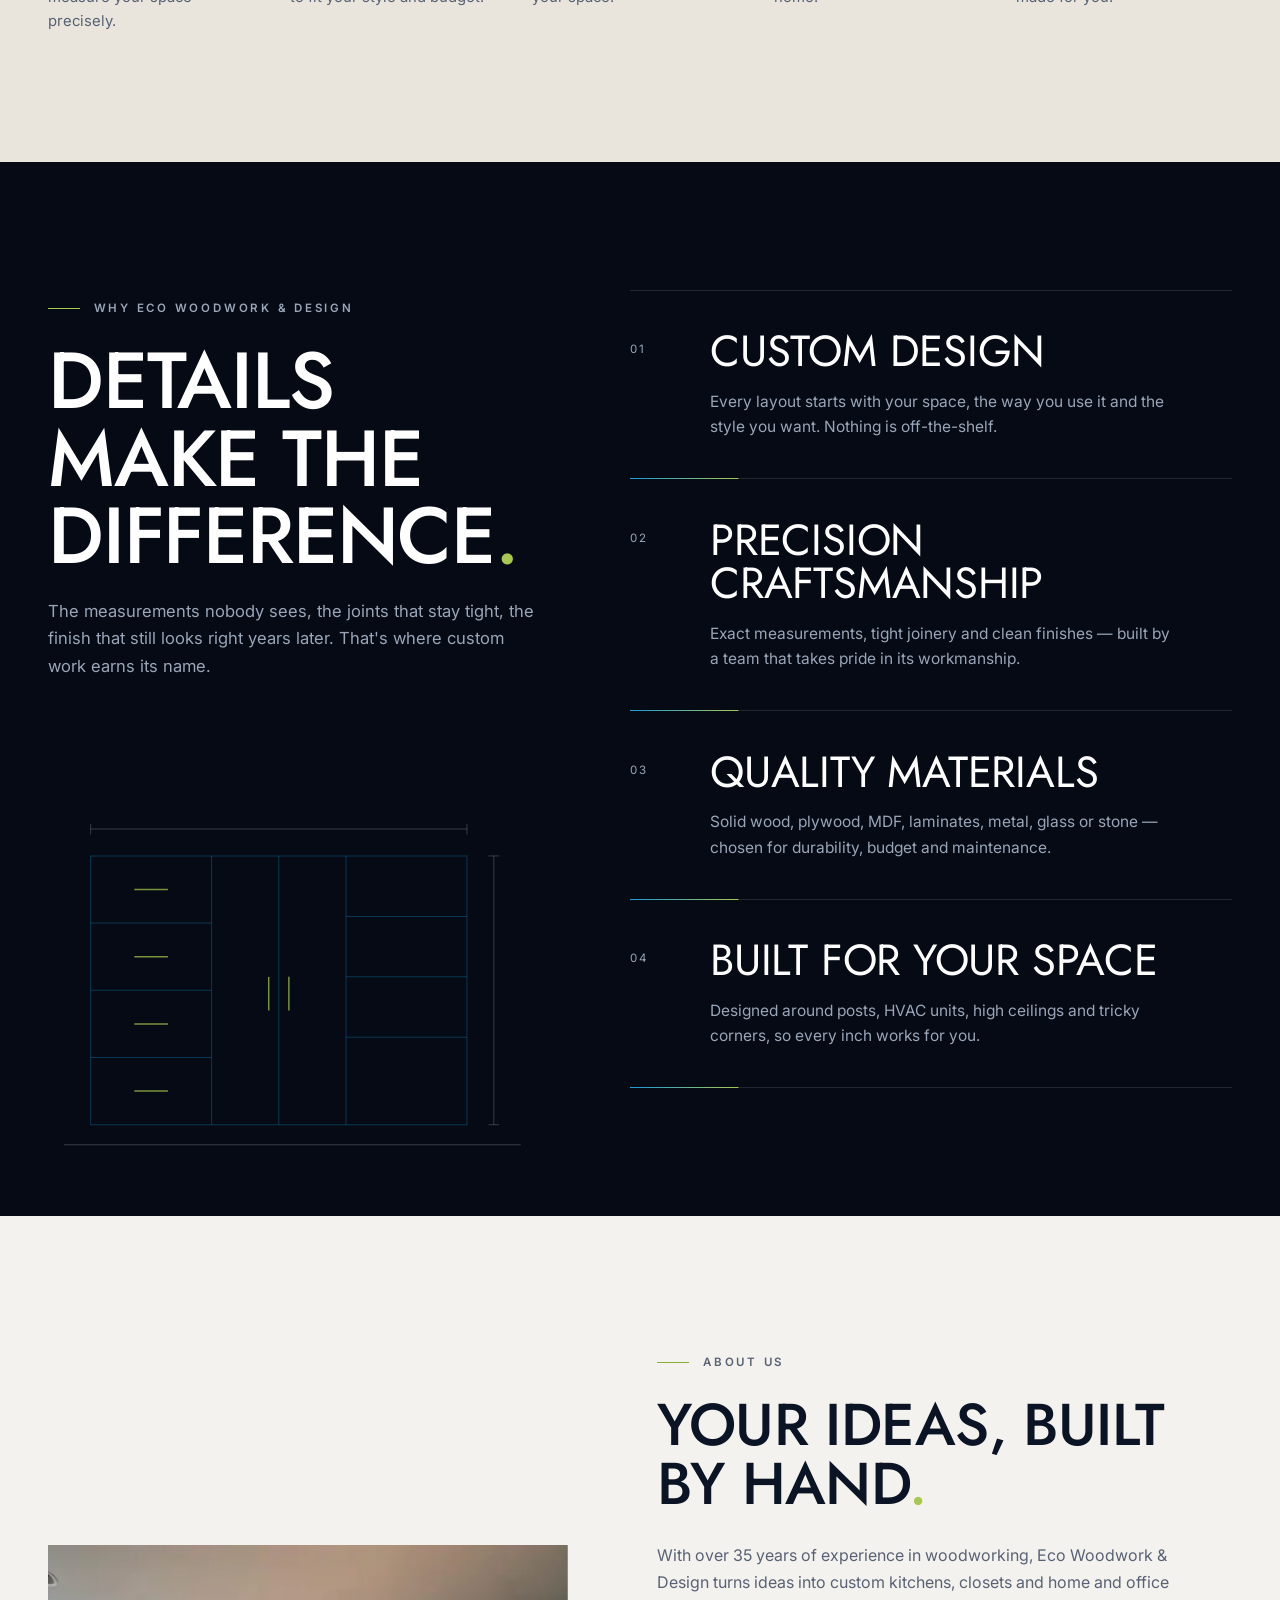
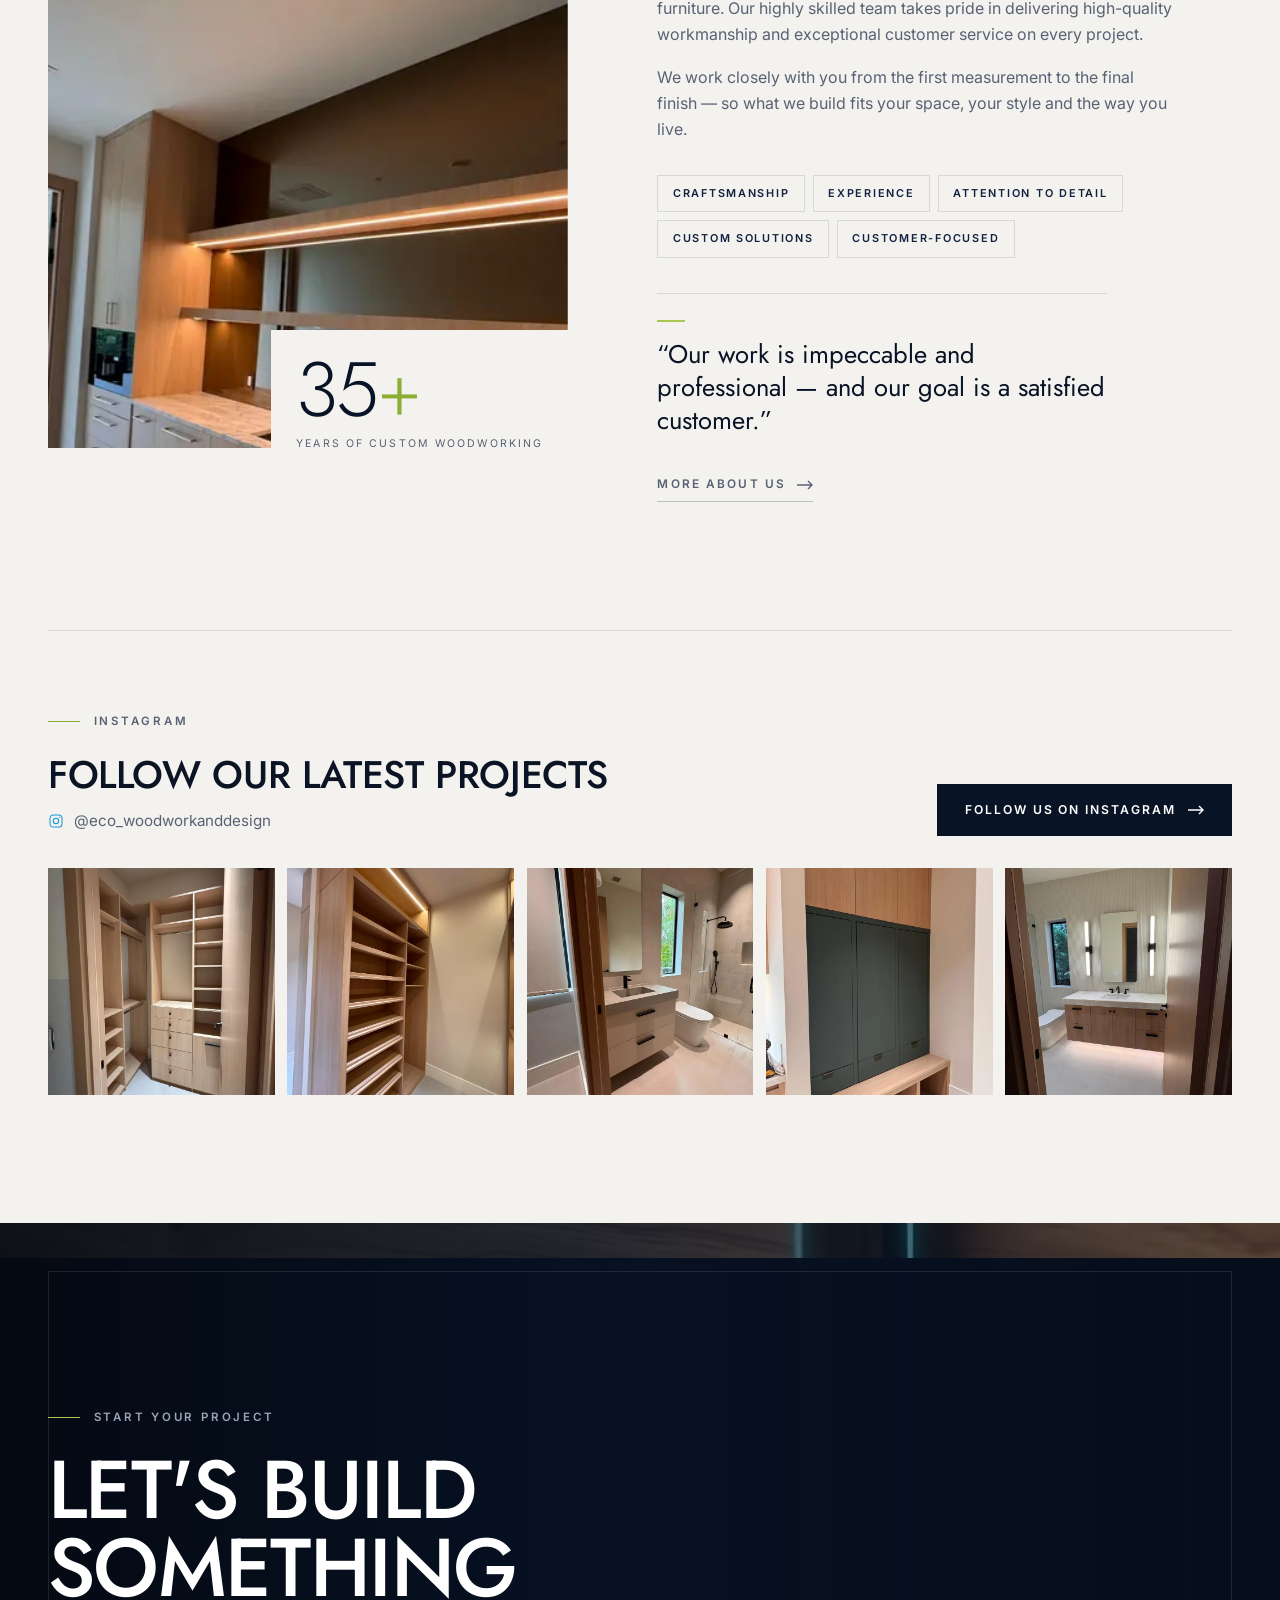
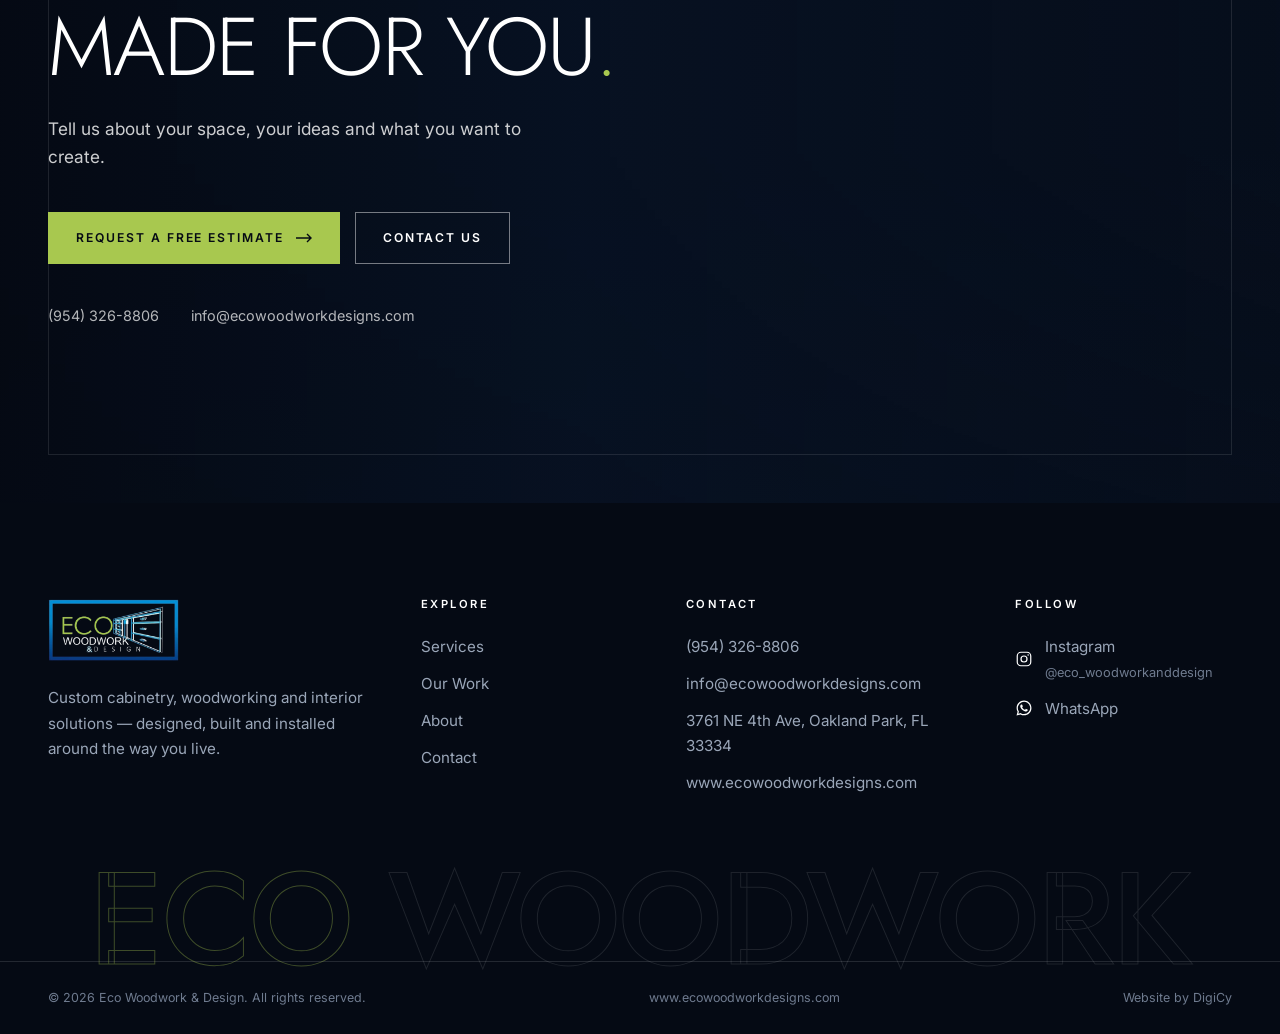
==== commit eaec59f9: "Dar protagonismo al proyecto de roble blanco en todo el sitio - Inicio: el portafolio "Crafted for y" ====
--- a/index.html
+++ b/index.html
@@ -147,11 +147,11 @@
       <span class="frame" aria-hidden="true"></span>
       <div class="main parallax" data-reveal="mask">
         <img data-parallax="0.1"
-             src="/assets/images/gallery/wall-units/wall-unit-03-800.webp"
-             srcset="/assets/images/gallery/wall-units/wall-unit-03-800.webp 800w, /assets/images/gallery/wall-units/wall-unit-03.webp 1600w"
+             src="/assets/images/gallery/kitchens/kitchen-09-800.webp"
+             srcset="/assets/images/gallery/kitchens/kitchen-09-800.webp 800w, /assets/images/gallery/kitchens/kitchen-09.webp 1200w"
              sizes="(max-width: 900px) 90vw, 45vw"
-             alt="Custom wood library with built-in shelving and a slatted wood divider"
-             width="800" height="600" loading="lazy" decoding="async" />
+             alt="White oak kitchen island under a lit wood-slat ceiling by Eco Woodwork &amp; Design"
+             width="800" height="1067" loading="lazy" decoding="async" />
       </div>
       <div class="detail parallax" data-reveal="mask" style="--d:3">
         <img data-parallax="0.16"
@@ -181,7 +181,7 @@
       <a href="/services/#kitchens" class="service-card" data-reveal>
         <div class="media">
           <span class="num">01</span>
-          <img src="/assets/images/gallery/kitchens/kitchen-03-800.webp" srcset="/assets/images/gallery/kitchens/kitchen-03-800.webp 800w, /assets/images/gallery/kitchens/kitchen-03.webp 1600w" sizes="(max-width: 640px) 80vw, (max-width: 960px) 50vw, 33vw" alt="White custom kitchen with open walnut shelving and a blue tile backsplash" width="800" height="600" loading="lazy" decoding="async" />
+          <img src="/assets/images/gallery/kitchens/kitchen-08-800.webp" srcset="/assets/images/gallery/kitchens/kitchen-08-800.webp 800w, /assets/images/gallery/kitchens/kitchen-08.webp 1600w" sizes="(max-width: 640px) 80vw, (max-width: 960px) 50vw, 33vw" alt="White oak kitchen wall with flat-panel cabinetry and a stone countertop under the window by Eco Woodwork &amp; Design" width="800" height="600" loading="lazy" decoding="async" />
           <h3 class="card-title">Custom Kitchens</h3>
         </div>
         <div class="card-body"><p>Cabinetry designed around how you cook, gather and live.</p><span class="go" aria-hidden="true"><svg viewBox="0 0 14 14" fill="none" stroke="currentColor" stroke-width="1.4" aria-hidden="true"><path d="M1 7h12M8 2l5 5-5 5"/></svg></span></div>
@@ -190,7 +190,7 @@
       <a href="/services/#cabinetry" class="service-card" data-reveal style="--d:1">
         <div class="media">
           <span class="num">02</span>
-          <img src="/assets/images/gallery/vanities/vanitie-05-800.webp" srcset="/assets/images/gallery/vanities/vanitie-05-800.webp 800w, /assets/images/gallery/vanities/vanitie-05.webp 1600w" sizes="(max-width: 640px) 80vw, (max-width: 960px) 50vw, 33vw" alt="Walnut-finish custom bathroom vanity with double sinks and drawers" width="800" height="600" loading="lazy" decoding="async" />
+          <img src="/assets/images/gallery/vanities/vanitie-07-800.webp" srcset="/assets/images/gallery/vanities/vanitie-07-800.webp 800w, /assets/images/gallery/vanities/vanitie-07.webp 1600w" sizes="(max-width: 640px) 80vw, (max-width: 960px) 50vw, 33vw" alt="Floating white oak double vanity with under-cabinet lighting by Eco Woodwork &amp; Design" width="800" height="600" loading="lazy" decoding="async" />
           <h3 class="card-title">Custom Cabinetry</h3>
         </div>
         <div class="card-body"><p>Vanities, bars, offices and built-ins sized to the inch.</p><span class="go" aria-hidden="true"><svg viewBox="0 0 14 14" fill="none" stroke="currentColor" stroke-width="1.4" aria-hidden="true"><path d="M1 7h12M8 2l5 5-5 5"/></svg></span></div>
@@ -199,7 +199,7 @@
       <a href="/services/#closets" class="service-card" data-reveal style="--d:2">
         <div class="media">
           <span class="num">03</span>
-          <img src="/assets/images/gallery/closets/closet-10-800.webp" srcset="/assets/images/gallery/closets/closet-10-800.webp 800w, /assets/images/gallery/closets/closet-10.webp 1600w" sizes="(max-width: 640px) 80vw, (max-width: 960px) 50vw, 33vw" alt="Custom walk-in closet with shoe cubbies, hanging rods and drawers" width="800" height="1067" loading="lazy" decoding="async" />
+          <img src="/assets/images/gallery/closets/closet-15-800.webp" srcset="/assets/images/gallery/closets/closet-15-800.webp 800w, /assets/images/gallery/closets/closet-15.webp 1200w" sizes="(max-width: 640px) 80vw, (max-width: 960px) 50vw, 33vw" alt="White oak reach-in closet with open shelving and drawers by Eco Woodwork &amp; Design" width="800" height="1067" loading="lazy" decoding="async" />
           <h3 class="card-title">Closets &amp; Storage</h3>
         </div>
         <div class="card-body"><p>Shelves, rods and drawers organized around your wardrobe.</p><span class="go" aria-hidden="true"><svg viewBox="0 0 14 14" fill="none" stroke="currentColor" stroke-width="1.4" aria-hidden="true"><path d="M1 7h12M8 2l5 5-5 5"/></svg></span></div>
@@ -217,7 +217,7 @@
       <a href="/services/#furniture" class="service-card" data-reveal style="--d:1">
         <div class="media">
           <span class="num">05</span>
-          <img src="/assets/images/gallery/offices/office-03-800.webp" srcset="/assets/images/gallery/offices/office-03-800.webp 800w, /assets/images/gallery/offices/office-03.webp 1200w" sizes="(max-width: 640px) 80vw, (max-width: 960px) 50vw, 33vw" alt="Custom wood desk and tall storage cabinet in a private office" width="800" height="1067" loading="lazy" decoding="async" />
+          <img src="/assets/images/gallery/kitchens/kitchen-13-800.webp" srcset="/assets/images/gallery/kitchens/kitchen-13-800.webp 800w, /assets/images/gallery/kitchens/kitchen-13.webp 1200w" sizes="(max-width: 640px) 80vw, (max-width: 960px) 50vw, 33vw" alt="Custom built-in white oak breakfast banquette by Eco Woodwork &amp; Design" width="800" height="1067" loading="lazy" decoding="async" />
           <h3 class="card-title">Custom Furniture</h3>
         </div>
         <div class="card-body"><p>One-of-a-kind pieces — and new life for the ones you love.</p><span class="go" aria-hidden="true"><svg viewBox="0 0 14 14" fill="none" stroke="currentColor" stroke-width="1.4" aria-hidden="true"><path d="M1 7h12M8 2l5 5-5 5"/></svg></span></div>
@@ -226,7 +226,7 @@
       <a href="/services/#interior" class="service-card" data-reveal style="--d:2">
         <div class="media">
           <span class="num">06</span>
-          <img src="/assets/images/gallery/wall-units/wall-unit-04-800.webp" srcset="/assets/images/gallery/wall-units/wall-unit-04-800.webp 800w, /assets/images/gallery/wall-units/wall-unit-04.webp 1600w" sizes="(max-width: 640px) 80vw, (max-width: 960px) 50vw, 33vw" alt="Floor-to-ceiling wood library shelving built into a residential space" width="800" height="600" loading="lazy" decoding="async" />
+          <img src="/assets/images/gallery/wall-units/wall-unit-11-800.webp" srcset="/assets/images/gallery/wall-units/wall-unit-11-800.webp 800w, /assets/images/gallery/wall-units/wall-unit-11.webp 1600w" sizes="(max-width: 640px) 80vw, (max-width: 960px) 50vw, 33vw" alt="Living room media wall with lit white oak shelving by Eco Woodwork &amp; Design" width="800" height="600" loading="lazy" decoding="async" />
           <h3 class="card-title">Interior Woodwork</h3>
         </div>
         <div class="card-body"><p>Wall units, libraries and feature walls that define a room.</p><span class="go" aria-hidden="true"><svg viewBox="0 0 14 14" fill="none" stroke="currentColor" stroke-width="1.4" aria-hidden="true"><path d="M1 7h12M8 2l5 5-5 5"/></svg></span></div>
@@ -245,45 +245,45 @@
         <p class="eyebrow" data-reveal>Our work</p>
         <h2 class="section-title" data-reveal style="--d:1">Crafted for your space<span class="dot">.</span></h2>
       </div>
-      <p class="section-lede" data-reveal style="--d:2">Real projects, designed, built and installed by our team across South Florida — kitchens, closets, living spaces and commercial interiors.</p>
+      <p class="section-lede" data-reveal style="--d:2">Our latest project in natural white oak — kitchens, closets, baths, bars and media walls, designed, built and installed by our team.</p>
     </div>
 
     <div class="work-grid">
       <a href="/work/" class="work-item wa" data-reveal="mask">
-        <img src="/assets/images/gallery/kitchens/kitchen-06-800.webp" srcset="/assets/images/gallery/kitchens/kitchen-06-800.webp 800w, /assets/images/gallery/kitchens/kitchen-06.webp 1600w" sizes="(max-width: 900px) 100vw, 58vw" alt="Navy blue kitchen island with shaker doors and a white quartz countertop" width="800" height="600" loading="lazy" decoding="async" />
-        <figcaption><small>Kitchens</small><strong>Navy Island Kitchen</strong><em></em></figcaption>
+        <img src="/assets/images/gallery/kitchens/kitchen-11-800.webp" srcset="/assets/images/gallery/kitchens/kitchen-11-800.webp 800w, /assets/images/gallery/kitchens/kitchen-11.webp 1600w" sizes="(max-width: 900px) 100vw, 58vw" alt="White oak kitchen island with a waterfall stone top and full-height cabinetry by Eco Woodwork &amp; Design" width="800" height="600" loading="lazy" decoding="async" />
+        <figcaption><small>Kitchens</small><strong>White Oak Island</strong><em></em></figcaption>
       </a>
       <a href="/work/" class="work-item wb" data-reveal="mask" style="--d:1">
-        <img src="/assets/images/gallery/bars/bar-01-800.webp" srcset="/assets/images/gallery/bars/bar-01-800.webp 800w, /assets/images/gallery/bars/bar-01.webp 1600w" sizes="(max-width: 900px) 50vw, 42vw" alt="Walnut wine cabinet with lattice bottle storage and a glass door" width="800" height="1200" loading="lazy" decoding="async" />
-        <figcaption><small>Bars</small><strong>Walnut Wine Wall</strong><em></em></figcaption>
+        <img src="/assets/images/gallery/closets/closet-20-800.webp" srcset="/assets/images/gallery/closets/closet-20-800.webp 800w, /assets/images/gallery/closets/closet-20.webp 1200w" sizes="(max-width: 900px) 50vw, 42vw" alt="White oak closet shelving with integrated lighting by Eco Woodwork &amp; Design" width="800" height="1067" loading="lazy" decoding="async" />
+        <figcaption><small>Closets</small><strong>Lit Walk-In Closet</strong><em></em></figcaption>
       </a>
       <a href="/work/" class="work-item wc" data-reveal="mask">
-        <img src="/assets/images/gallery/closets/closet-09-800.webp" srcset="/assets/images/gallery/closets/closet-09-800.webp 800w, /assets/images/gallery/closets/closet-09.webp 1600w" sizes="(max-width: 900px) 50vw, 33vw" alt="Custom walk-in closet with open shelving and double hanging rods" width="800" height="1067" loading="lazy" decoding="async" />
-        <figcaption><small>Closets</small><strong>Walk-In Closet</strong><em></em></figcaption>
+        <img src="/assets/images/gallery/closets/closet-17-800.webp" srcset="/assets/images/gallery/closets/closet-17-800.webp 800w, /assets/images/gallery/closets/closet-17.webp 1200w" sizes="(max-width: 900px) 50vw, 33vw" alt="White oak closet with LED-lit shelving and hanging sections by Eco Woodwork &amp; Design" width="800" height="1067" loading="lazy" decoding="async" />
+        <figcaption><small>Closets</small><strong>Illuminated Shelving</strong><em></em></figcaption>
       </a>
       <a href="/work/" class="work-item wd" data-reveal="mask" style="--d:1">
-        <img src="/assets/images/gallery/kitchens/kitchen-01-800.webp" srcset="/assets/images/gallery/kitchens/kitchen-01-800.webp 800w, /assets/images/gallery/kitchens/kitchen-01.webp 925w" sizes="(max-width: 900px) 50vw, 25vw" alt="Tall white kitchen cabinetry with glass-front uppers and built-in ovens" width="800" height="1384" loading="lazy" decoding="async" />
-        <figcaption><small>Kitchens</small><strong>Glass-Front Tall Wall</strong><em></em></figcaption>
+        <img src="/assets/images/gallery/bars/bar-07-800.webp" srcset="/assets/images/gallery/bars/bar-07-800.webp 800w, /assets/images/gallery/bars/bar-07.webp 1200w" sizes="(max-width: 900px) 50vw, 25vw" alt="White oak coffee bar with built-in coffee machine along a hallway by Eco Woodwork &amp; Design" width="800" height="1067" loading="lazy" decoding="async" />
+        <figcaption><small>Bars</small><strong>Coffee Station</strong><em></em></figcaption>
       </a>
       <a href="/work/" class="work-item we" data-reveal="mask" style="--d:2">
-        <img src="/assets/images/gallery/wall-units/wall-unit-10-800.webp" srcset="/assets/images/gallery/wall-units/wall-unit-10-800.webp 800w, /assets/images/gallery/wall-units/wall-unit-10.webp 1600w" sizes="(max-width: 900px) 100vw, 42vw" alt="Living room media wall with a wood-plank feature panel and white base cabinets" width="800" height="600" loading="lazy" decoding="async" />
+        <img src="/assets/images/gallery/wall-units/wall-unit-12-800.webp" srcset="/assets/images/gallery/wall-units/wall-unit-12-800.webp 800w, /assets/images/gallery/wall-units/wall-unit-12.webp 1600w" sizes="(max-width: 900px) 100vw, 42vw" alt="White oak media wall with backlit display shelves by Eco Woodwork &amp; Design" width="800" height="600" loading="lazy" decoding="async" />
         <figcaption><small>Living Spaces</small><strong>Media Wall</strong><em></em></figcaption>
       </a>
       <a href="/work/" class="work-item wf" data-reveal="mask">
-        <img src="/assets/images/gallery/wall-units/wall-unit-07-800.webp" srcset="/assets/images/gallery/wall-units/wall-unit-07-800.webp 800w, /assets/images/gallery/wall-units/wall-unit-07.webp 1600w" sizes="(max-width: 900px) 100vw, 66vw" alt="Wood library with floor-to-ceiling bookshelves and display niches" width="800" height="600" loading="lazy" decoding="async" />
-        <figcaption><small>Interior Woodwork</small><strong>Private Library</strong><em></em></figcaption>
+        <img src="/assets/images/gallery/kitchens/kitchen-12-800.webp" srcset="/assets/images/gallery/kitchens/kitchen-12-800.webp 800w, /assets/images/gallery/kitchens/kitchen-12.webp 1600w" sizes="(max-width: 900px) 100vw, 66vw" alt="Open white oak kitchen with island and integrated tall cabinets by Eco Woodwork &amp; Design" width="800" height="600" loading="lazy" decoding="async" />
+        <figcaption><small>Kitchens</small><strong>Open Kitchen</strong><em></em></figcaption>
       </a>
       <a href="/work/" class="work-item wg" data-reveal="mask" style="--d:1">
-        <img src="/assets/images/gallery/interior/interior-01-800.webp" srcset="/assets/images/gallery/interior/interior-01-800.webp 800w, /assets/images/gallery/interior/interior-01.webp 1200w" sizes="(max-width: 900px) 50vw, 33vw" alt="Commercial counter with dark cabinetry in front of a vertical wood-slat wall" width="800" height="1067" loading="lazy" decoding="async" />
-        <figcaption><small>Commercial</small><strong>Slat Wall &amp; Counter</strong><em></em></figcaption>
+        <img src="/assets/images/gallery/vanities/vanitie-10-800.webp" srcset="/assets/images/gallery/vanities/vanitie-10-800.webp 800w, /assets/images/gallery/vanities/vanitie-10.webp 1200w" sizes="(max-width: 900px) 50vw, 33vw" alt="Floating white oak vanity with under-glow lighting by Eco Woodwork &amp; Design" width="800" height="1067" loading="lazy" decoding="async" />
+        <figcaption><small>Bathrooms</small><strong>Floating Vanity</strong><em></em></figcaption>
       </a>
       <a href="/work/" class="work-item wh" data-reveal="mask">
-        <img src="/assets/images/gallery/bars/bar-05-800.webp" srcset="/assets/images/gallery/bars/bar-05-800.webp 800w, /assets/images/gallery/bars/bar-05.webp 1600w" sizes="(max-width: 900px) 50vw, 50vw" alt="Commercial coffee bar counter with a slatted wood ceiling and brick wall" width="800" height="600" loading="lazy" decoding="async" />
-        <figcaption><small>Commercial</small><strong>Coffee Bar Counter</strong><em></em></figcaption>
+        <img src="/assets/images/gallery/bars/bar-08-800.webp" srcset="/assets/images/gallery/bars/bar-08-800.webp 800w, /assets/images/gallery/bars/bar-08.webp 1600w" sizes="(max-width: 900px) 50vw, 50vw" alt="White oak coffee bar with built-in espresso machine and sink by Eco Woodwork &amp; Design" width="800" height="600" loading="lazy" decoding="async" />
+        <figcaption><small>Bars</small><strong>Espresso Bar</strong><em></em></figcaption>
       </a>
       <a href="/work/" class="work-item wi" data-reveal="mask" style="--d:1">
-        <img src="/assets/images/gallery/vanities/vanitie-06-800.webp" srcset="/assets/images/gallery/vanities/vanitie-06-800.webp 800w, /assets/images/gallery/vanities/vanitie-06.webp 1600w" sizes="(max-width: 900px) 100vw, 50vw" alt="Custom wood bathroom vanity with double drawers and a stone top" width="800" height="600" loading="lazy" decoding="async" />
-        <figcaption><small>Bathrooms</small><strong>Walnut Vanity</strong><em></em></figcaption>
+        <img src="/assets/images/gallery/kitchens/kitchen-10-800.webp" srcset="/assets/images/gallery/kitchens/kitchen-10-800.webp 800w, /assets/images/gallery/kitchens/kitchen-10.webp 1600w" sizes="(max-width: 900px) 100vw, 50vw" alt="White oak kitchen with a built-in wine column and backlit shelving by Eco Woodwork &amp; Design" width="800" height="600" loading="lazy" decoding="async" />
+        <figcaption><small>Kitchens</small><strong>Wine Column Kitchen</strong><em></em></figcaption>
       </a>
     </div>
 
@@ -372,10 +372,10 @@
     <div class="about-visual">
       <div class="parallax" data-reveal="mask">
         <img data-parallax="0.1"
-             src="/assets/images/gallery/wall-units/wall-unit-06-800.webp"
-             srcset="/assets/images/gallery/wall-units/wall-unit-06-800.webp 800w, /assets/images/gallery/wall-units/wall-unit-06.webp 1600w"
+             src="/assets/images/gallery/bars/bar-06-800.webp"
+             srcset="/assets/images/gallery/bars/bar-06-800.webp 800w, /assets/images/gallery/bars/bar-06.webp 1600w"
              sizes="(max-width: 900px) 90vw, 45vw"
-             alt="Built-in wood display cabinetry and library shelving crafted by Eco Woodwork &amp; Design"
+             alt="White oak wet bar with floating lit shelves and a stone counter by Eco Woodwork &amp; Design"
              width="800" height="600" loading="lazy" decoding="async" />
       </div>
       <div class="tag" data-reveal style="--d:2"><strong>35<span>+</span></strong><small>Years of custom woodworking</small></div>
@@ -406,11 +406,11 @@
       <a href="https://www.instagram.com/eco_woodworkanddesign?stkn=aGJlZHVjdGlmcG9m" class="btn btn-dark" target="_blank" rel="noopener noreferrer" data-reveal style="--d:2">Follow Us on Instagram <svg class="arrow" viewBox="0 0 16 10" fill="none" stroke="currentColor" stroke-width="1.4" aria-hidden="true"><path d="M0 5h15M11 1l4 4-4 4"/></svg></a>
     </div>
     <div class="insta-strip">
-      <a href="https://www.instagram.com/eco_woodworkanddesign?stkn=aGJlZHVjdGlmcG9m" target="_blank" rel="noopener noreferrer" data-reveal aria-label="See more projects on Instagram (opens in a new tab)"><img src="/assets/images/gallery/closets/closet-11-800.webp" alt="Custom closet with drawers and open shelving" width="800" height="1070" loading="lazy" decoding="async" /></a>
-      <a href="https://www.instagram.com/eco_woodworkanddesign?stkn=aGJlZHVjdGlmcG9m" target="_blank" rel="noopener noreferrer" data-reveal style="--d:1" aria-label="See more projects on Instagram (opens in a new tab)"><img src="/assets/images/gallery/wall-units/wall-unit-05-800.webp" alt="Wood library shelving wall" width="800" height="600" loading="lazy" decoding="async" /></a>
-      <a href="https://www.instagram.com/eco_woodworkanddesign?stkn=aGJlZHVjdGlmcG9m" target="_blank" rel="noopener noreferrer" data-reveal style="--d:2" aria-label="See more projects on Instagram (opens in a new tab)"><img src="/assets/images/gallery/kitchens/kitchen-02-800.webp" alt="White kitchen with open wood shelves" width="800" height="600" loading="lazy" decoding="async" /></a>
-      <a href="https://www.instagram.com/eco_woodworkanddesign?stkn=aGJlZHVjdGlmcG9m" target="_blank" rel="noopener noreferrer" data-reveal style="--d:3" aria-label="See more projects on Instagram (opens in a new tab)"><img src="/assets/images/gallery/offices/office-01-800.webp" alt="Dark wood office desk with hutch cabinetry" width="800" height="600" loading="lazy" decoding="async" /></a>
-      <a href="https://www.instagram.com/eco_woodworkanddesign?stkn=aGJlZHVjdGlmcG9m" target="_blank" rel="noopener noreferrer" data-reveal style="--d:4" aria-label="See more projects on Instagram (opens in a new tab)"><img src="/assets/images/gallery/vanities/vanitie-04-800.webp" alt="Modern floating vanity with wood-grain drawers" width="800" height="600" loading="lazy" decoding="async" /></a>
+      <a href="https://www.instagram.com/eco_woodworkanddesign?stkn=aGJlZHVjdGlmcG9m" target="_blank" rel="noopener noreferrer" data-reveal aria-label="See more projects on Instagram (opens in a new tab)"><img src="/assets/images/gallery/closets/closet-14-800.webp" alt="White oak walk-in closet with drawers, shelves and hanging rods by Eco Woodwork &amp; Design" width="800" height="1067" loading="lazy" decoding="async" /></a>
+      <a href="https://www.instagram.com/eco_woodworkanddesign?stkn=aGJlZHVjdGlmcG9m" target="_blank" rel="noopener noreferrer" data-reveal style="--d:1" aria-label="See more projects on Instagram (opens in a new tab)"><img src="/assets/images/gallery/closets/closet-19-800.webp" alt="Floor-to-ceiling white oak shoe shelving with LED lighting by Eco Woodwork &amp; Design" width="800" height="1067" loading="lazy" decoding="async" /></a>
+      <a href="https://www.instagram.com/eco_woodworkanddesign?stkn=aGJlZHVjdGlmcG9m" target="_blank" rel="noopener noreferrer" data-reveal style="--d:2" aria-label="See more projects on Instagram (opens in a new tab)"><img src="/assets/images/gallery/vanities/vanitie-09-800.webp" alt="Floating bathroom vanity with a stone countertop by Eco Woodwork &amp; Design" width="800" height="1067" loading="lazy" decoding="async" /></a>
+      <a href="https://www.instagram.com/eco_woodworkanddesign?stkn=aGJlZHVjdGlmcG9m" target="_blank" rel="noopener noreferrer" data-reveal style="--d:3" aria-label="See more projects on Instagram (opens in a new tab)"><img src="/assets/images/gallery/custom-furniture/custom-furniture-04-800.webp" alt="Mudroom with green lockers and a white oak bench by Eco Woodwork &amp; Design" width="800" height="1067" loading="lazy" decoding="async" /></a>
+      <a href="https://www.instagram.com/eco_woodworkanddesign?stkn=aGJlZHVjdGlmcG9m" target="_blank" rel="noopener noreferrer" data-reveal style="--d:4" aria-label="See more projects on Instagram (opens in a new tab)"><img src="/assets/images/gallery/vanities/vanitie-08-800.webp" alt="Floating white oak bathroom vanity with backlit mirror by Eco Woodwork &amp; Design" width="800" height="1067" loading="lazy" decoding="async" /></a>
     </div>
   </div>
 </section>
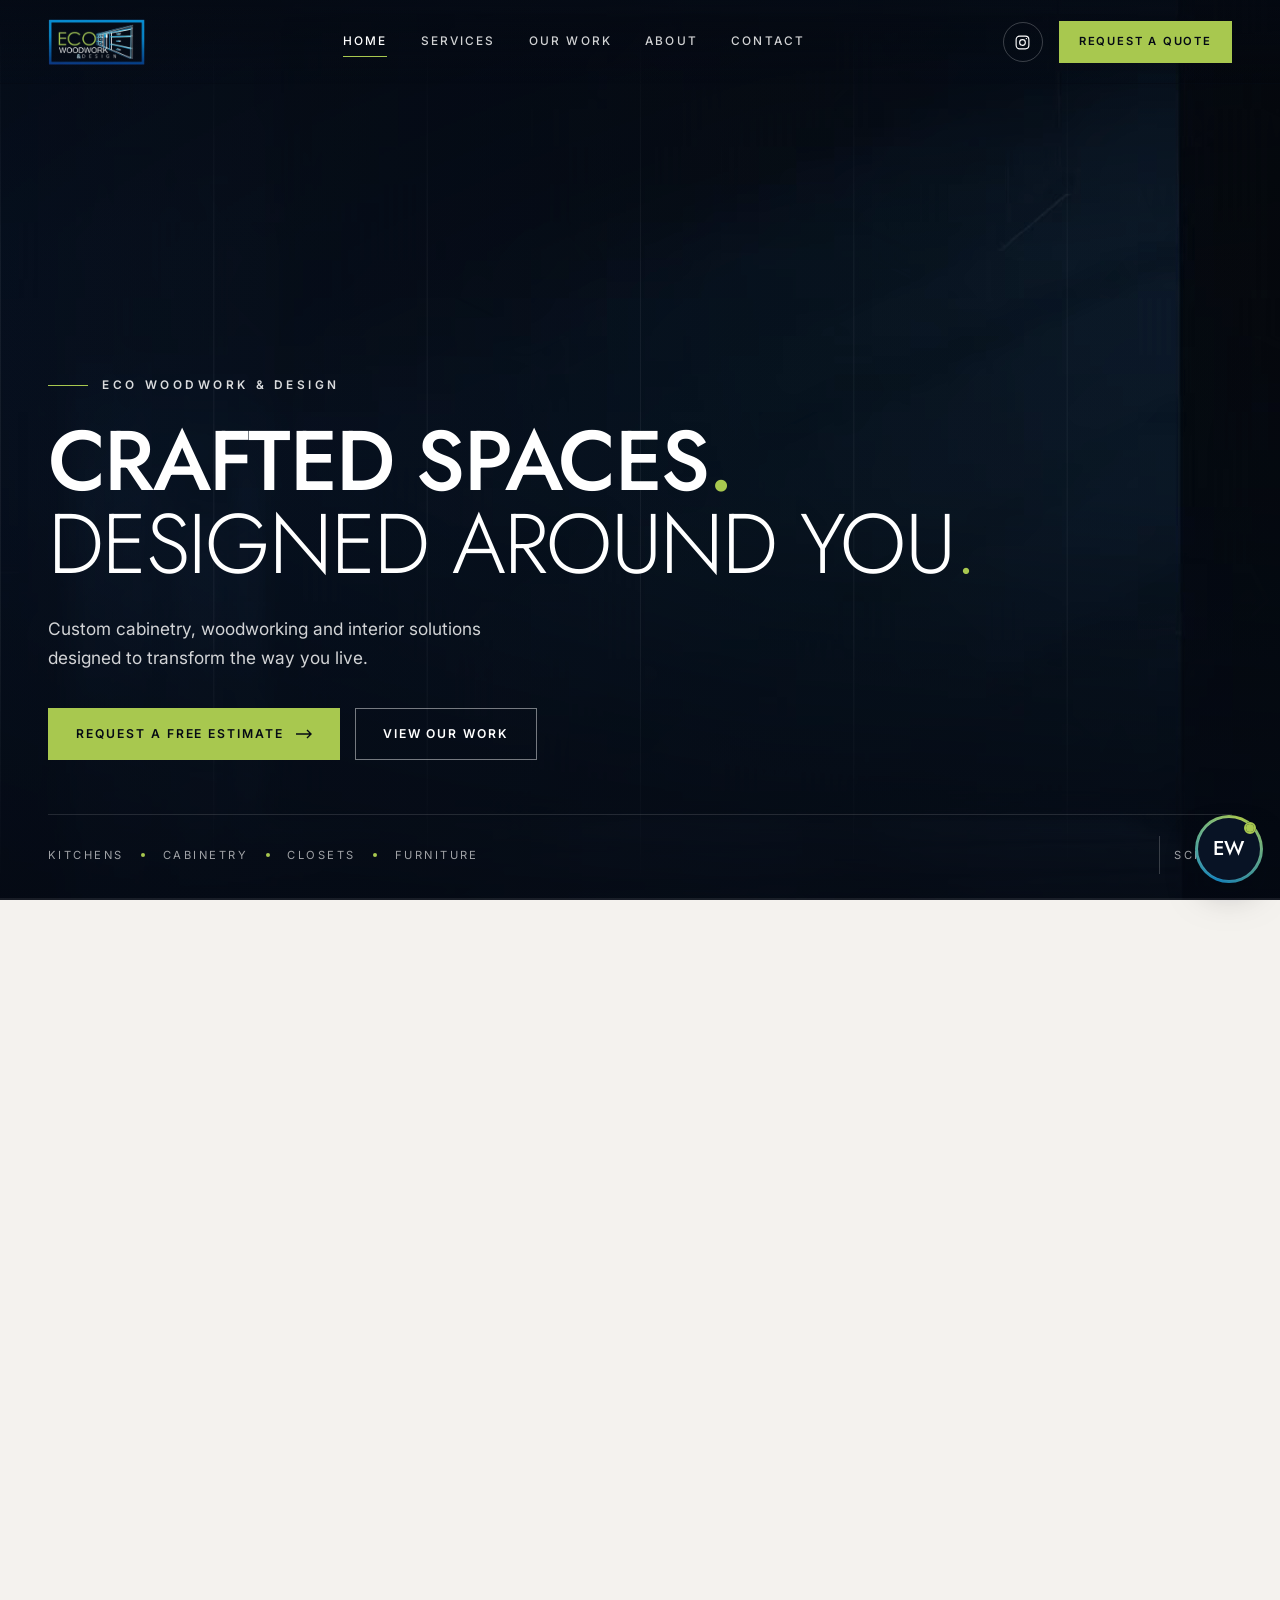
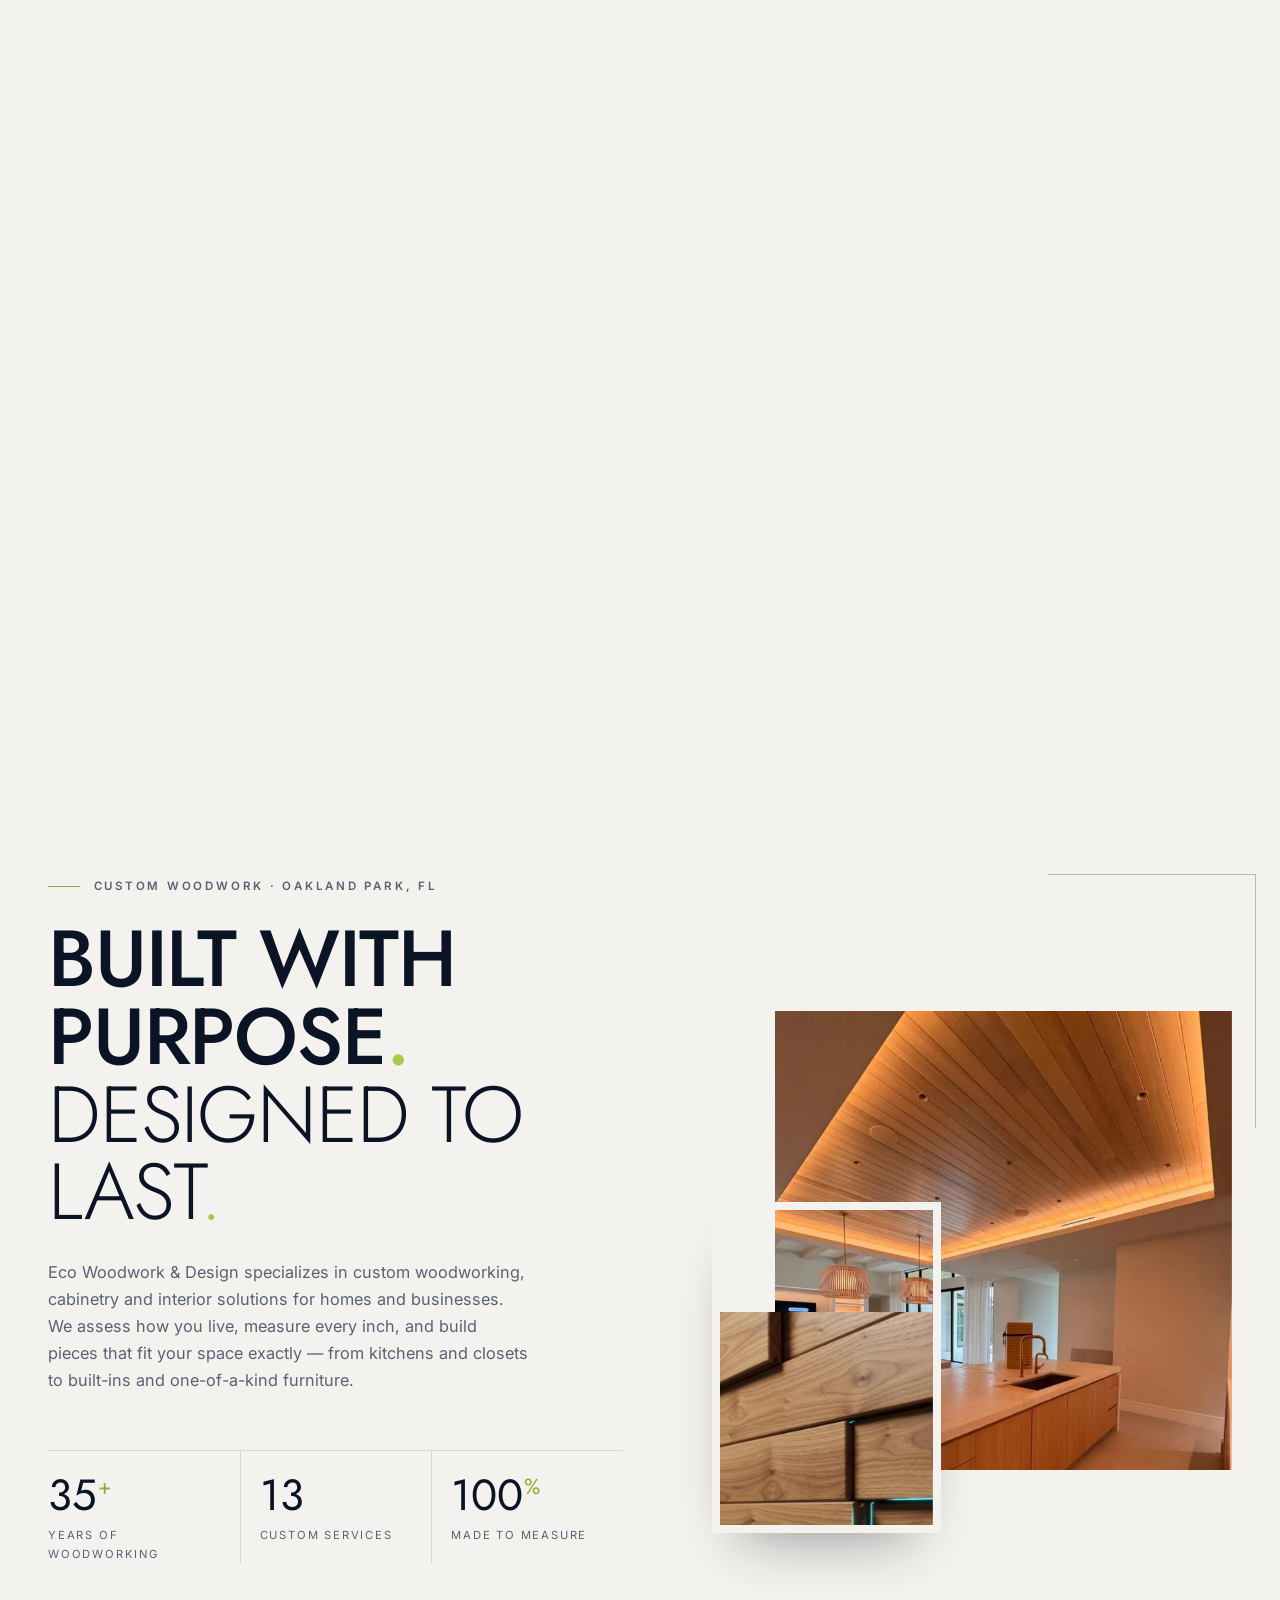
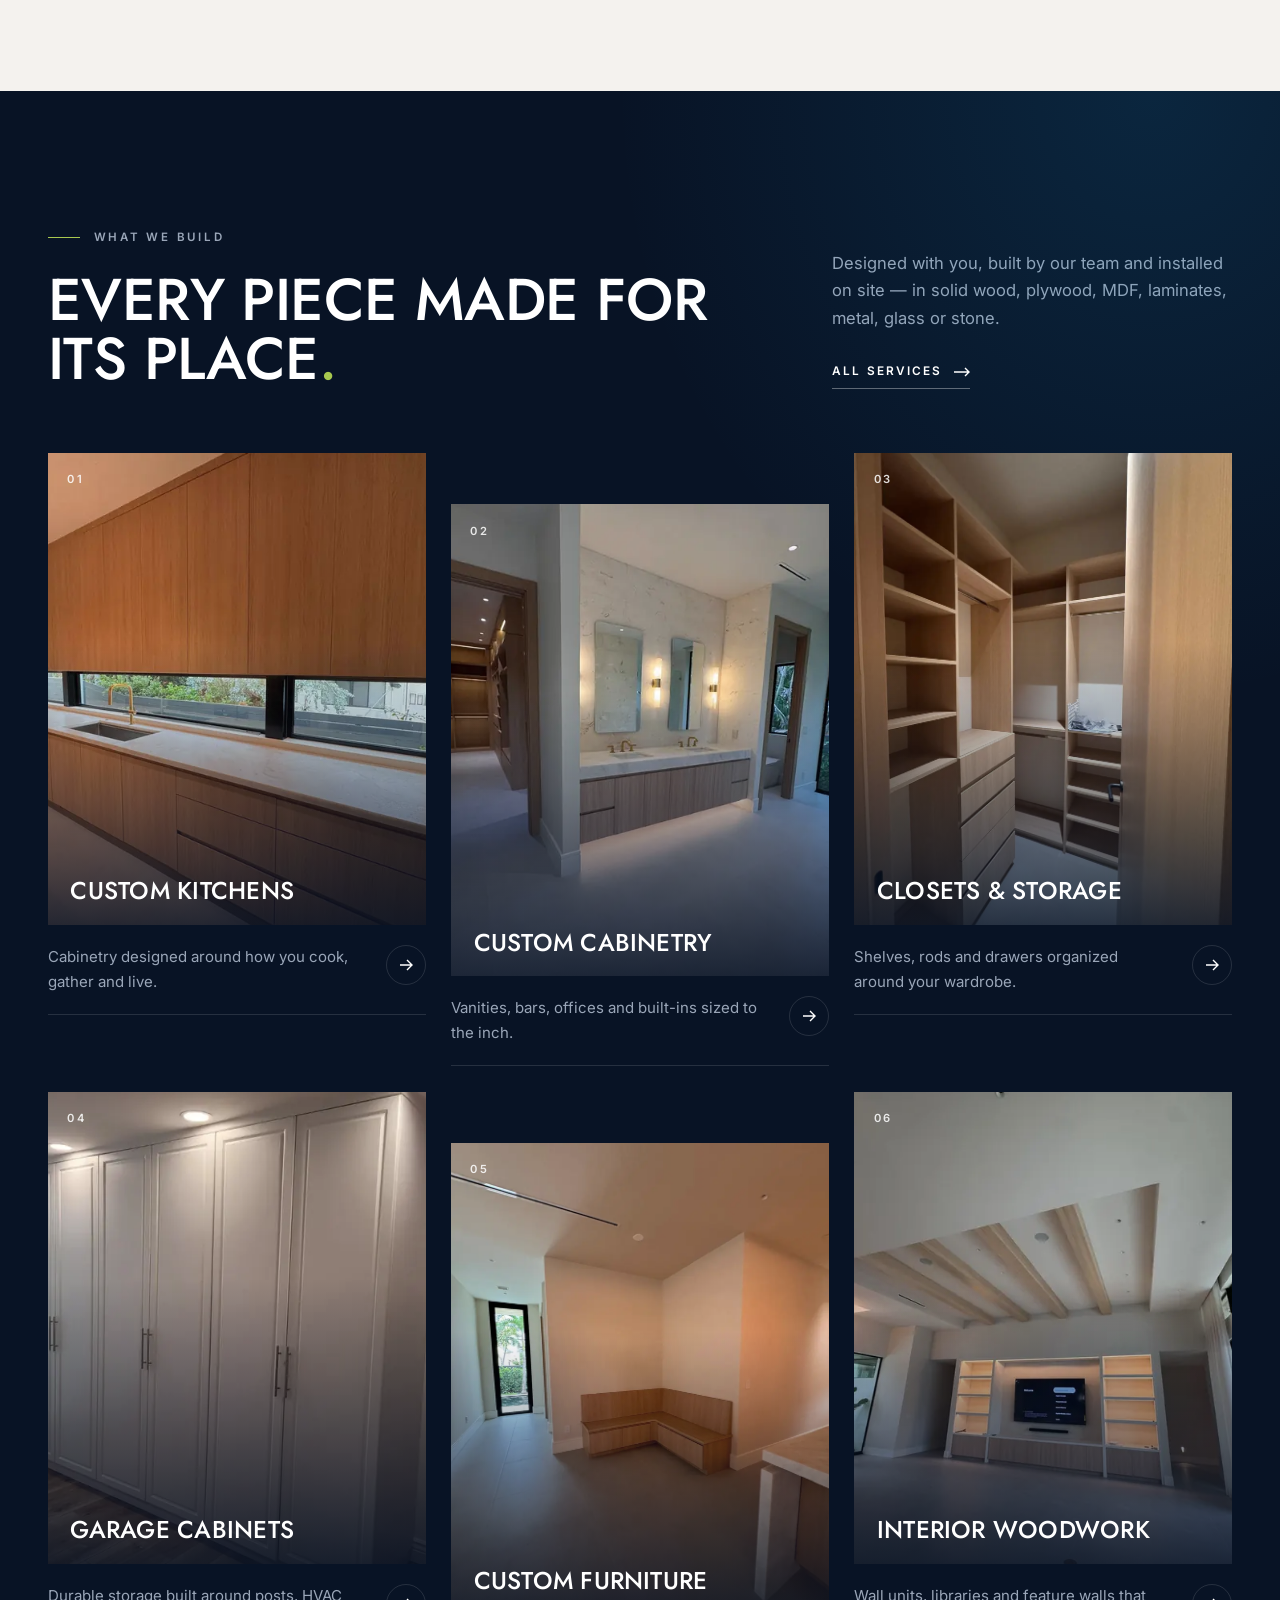
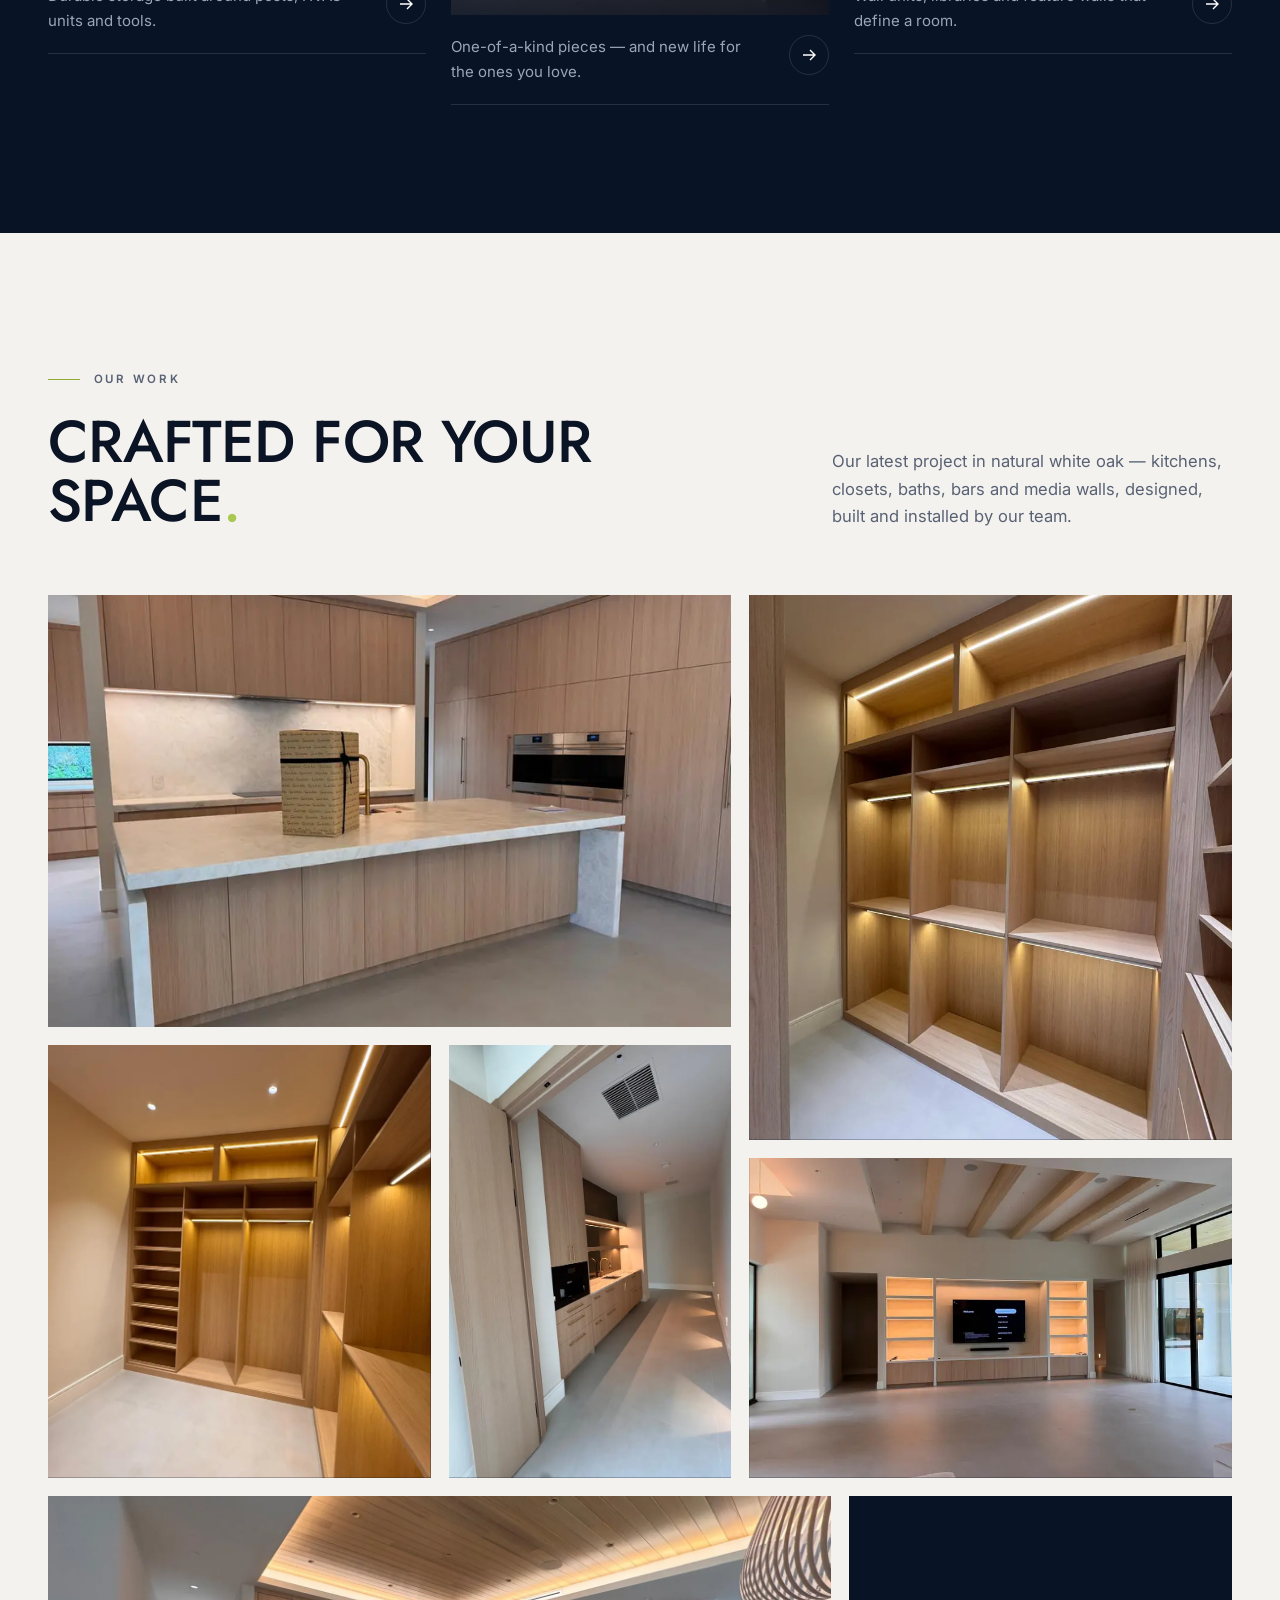
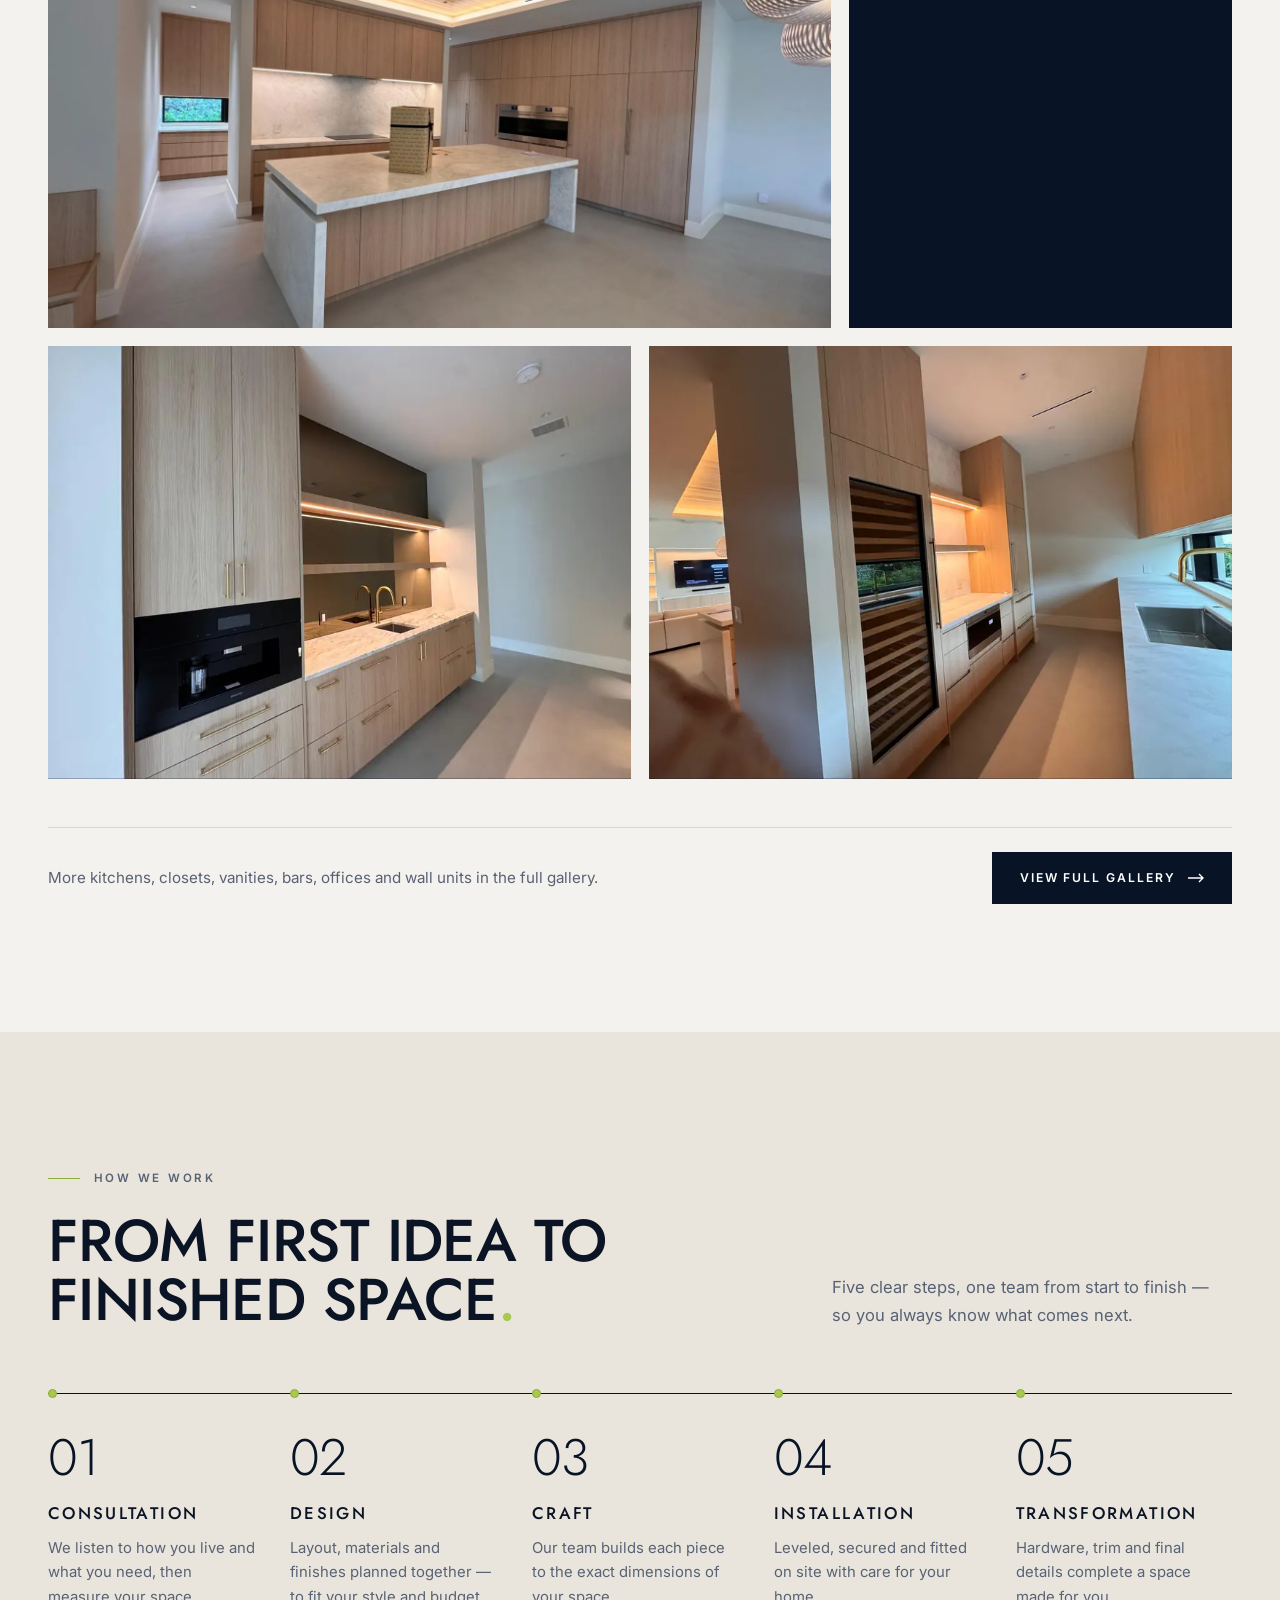
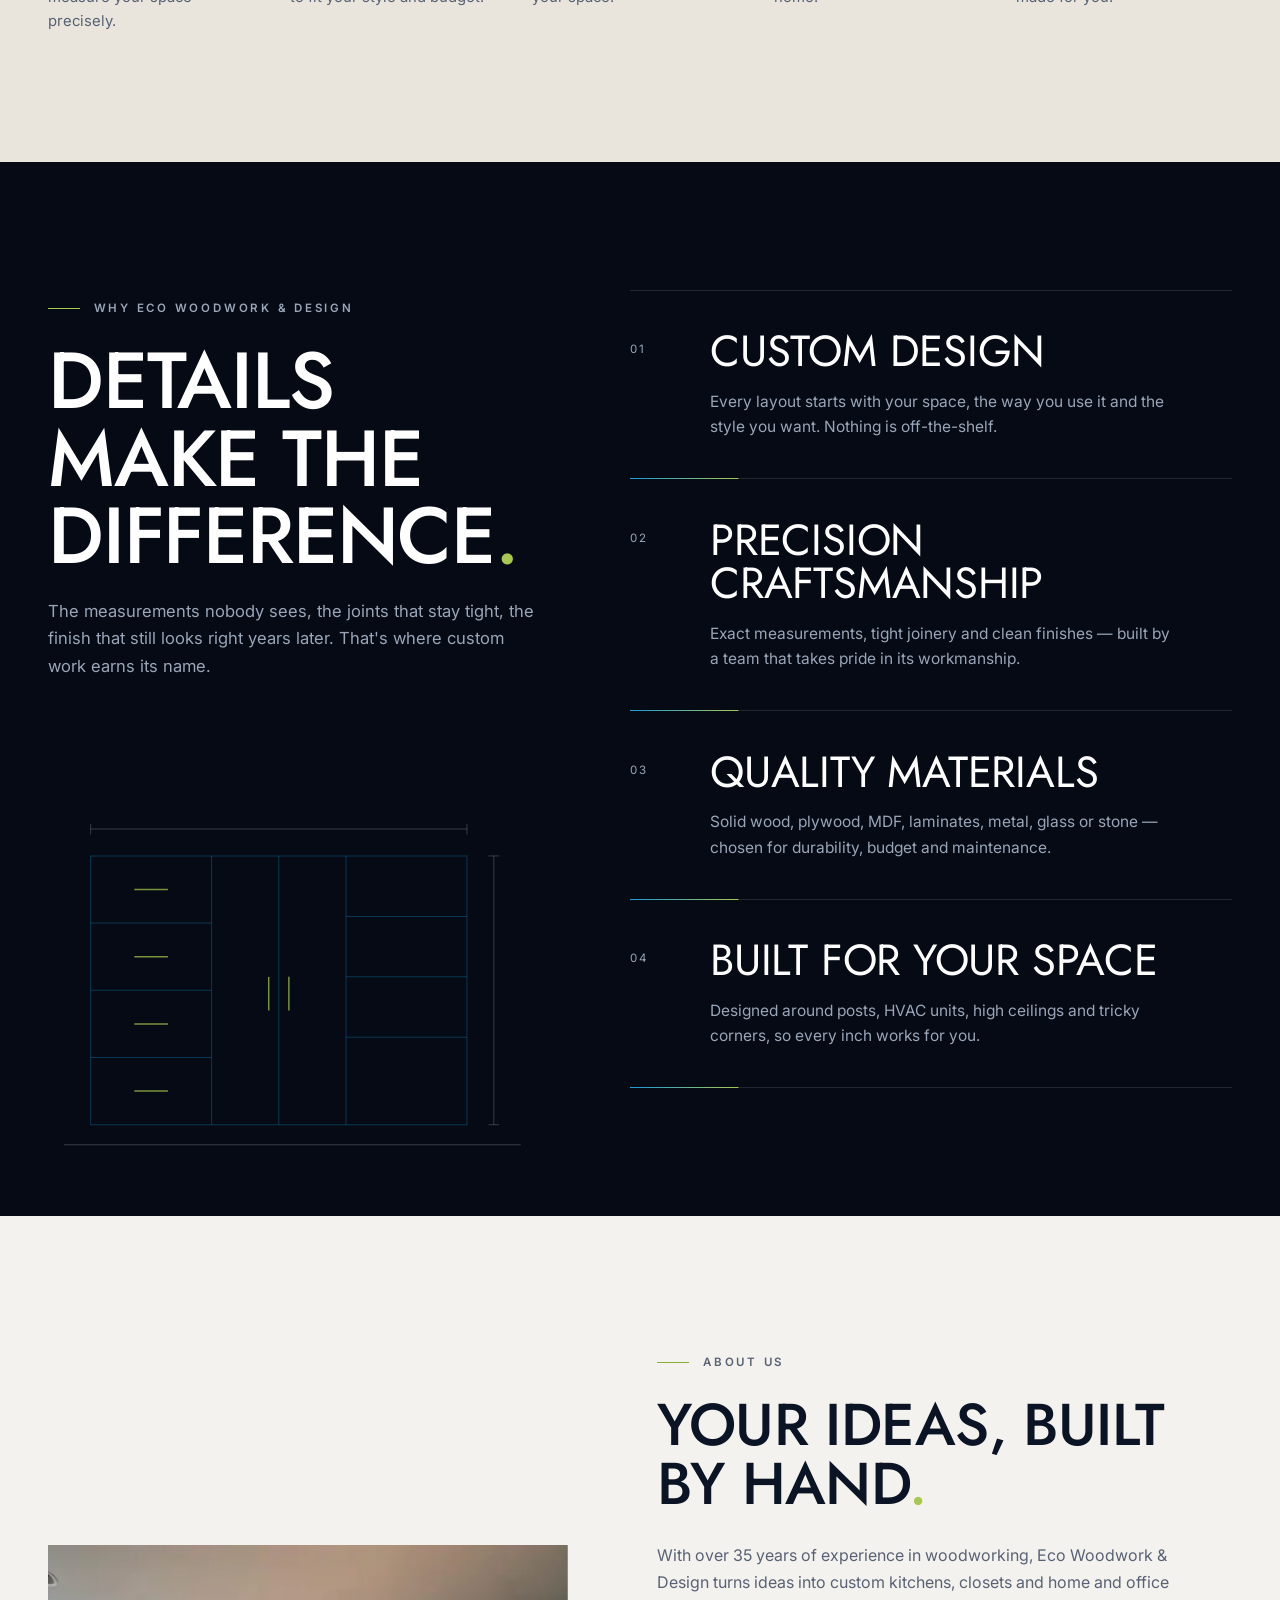
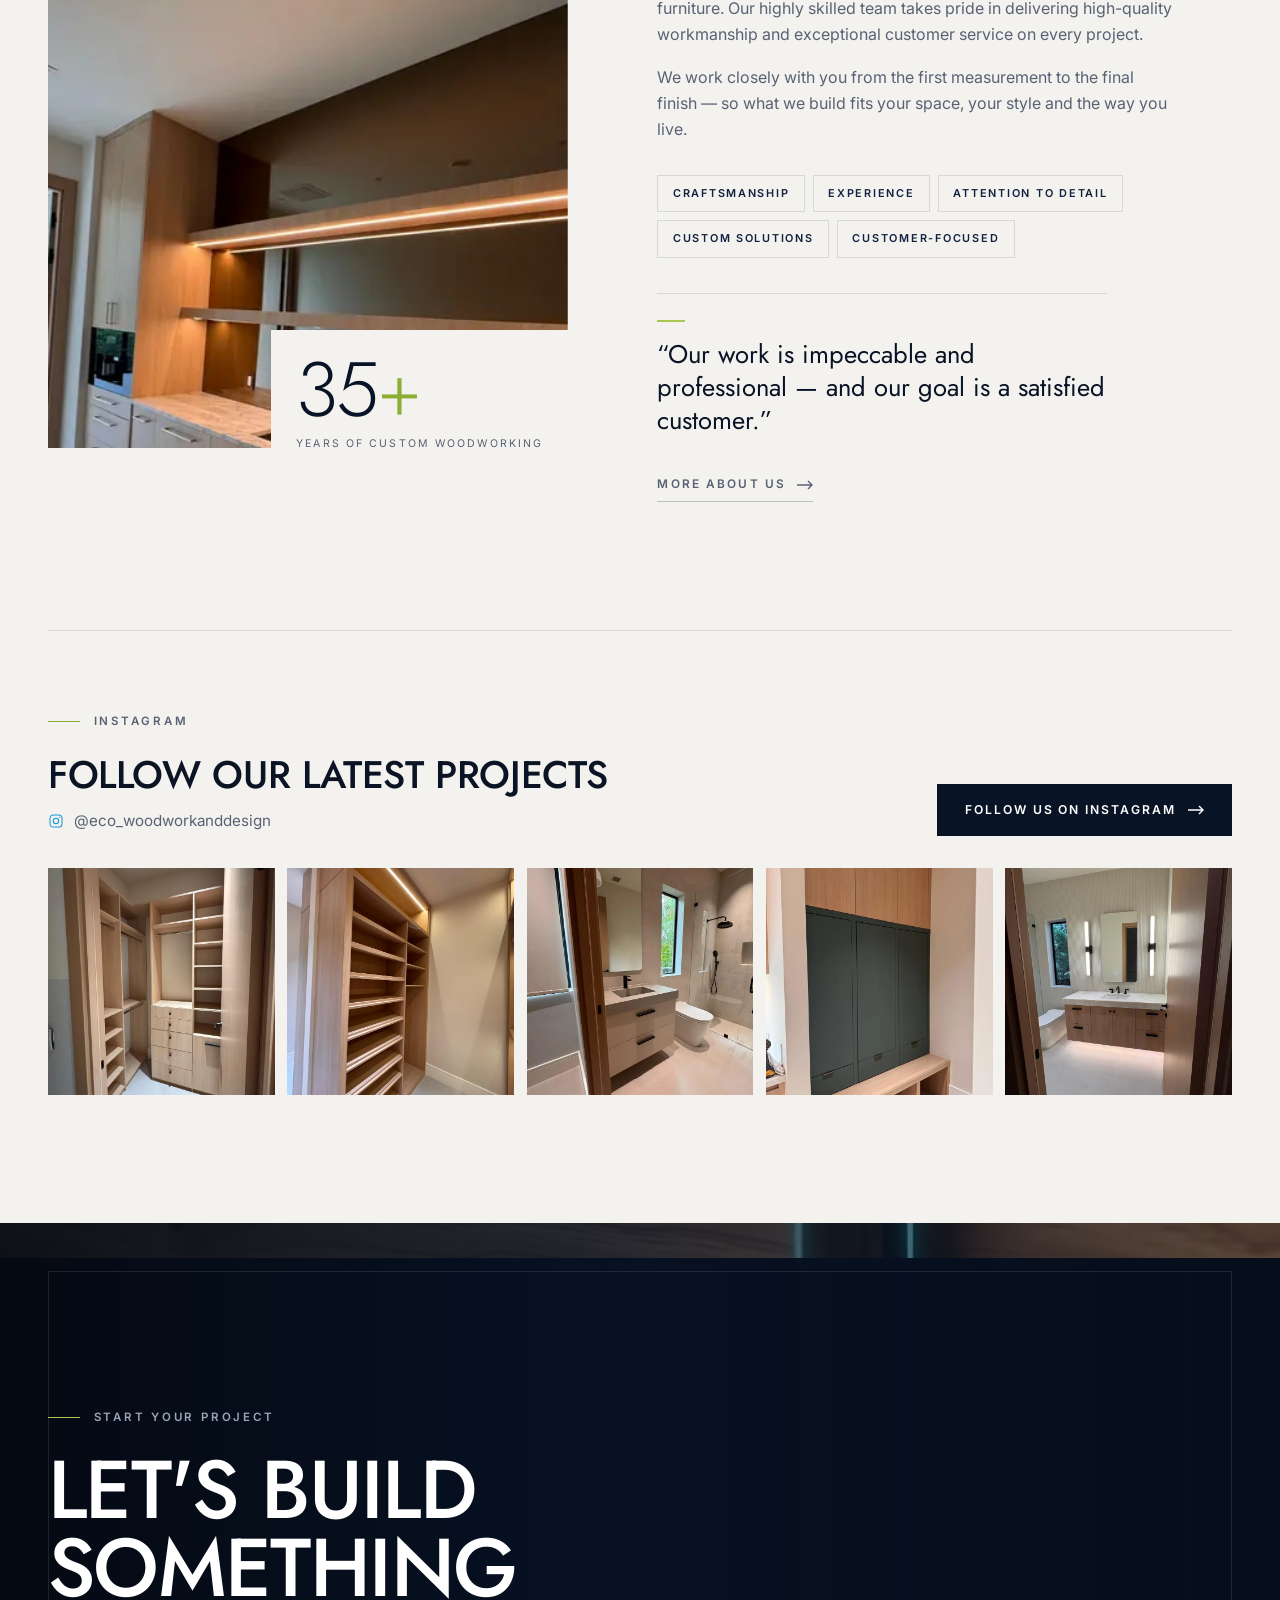
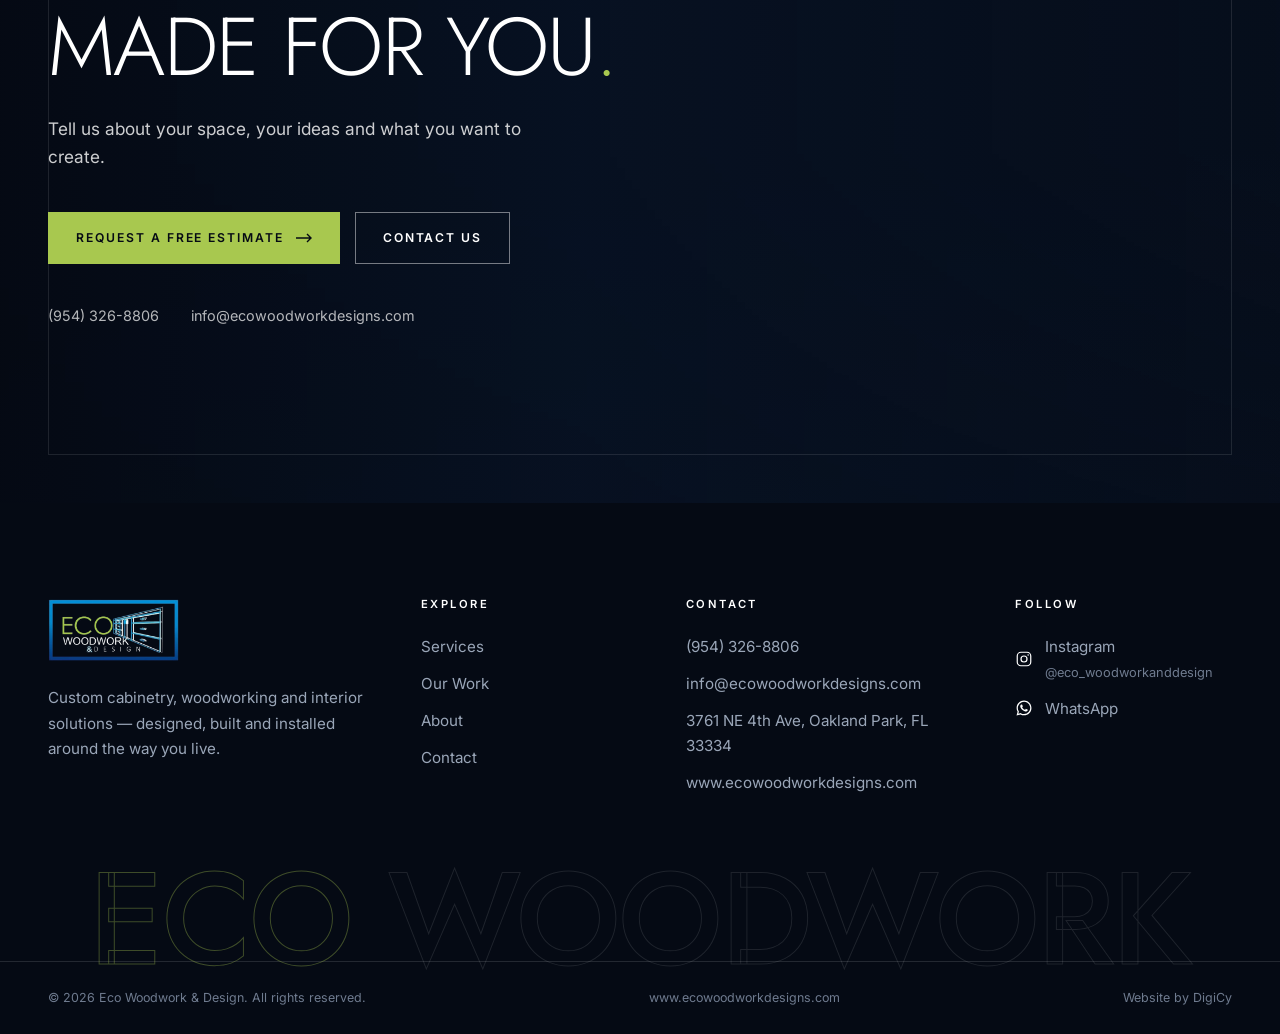
==== commit a8a31983: "Agregar asistente flotante "EW" con salida a WhatsApp - Botón flotante con las iniciales EW (navy co" ====
--- a/index.html
+++ b/index.html
@@ -27,7 +27,7 @@
 <link rel="preconnect" href="https://fonts.googleapis.com" />
 <link rel="preconnect" href="https://fonts.gstatic.com" crossorigin />
 <link href="https://fonts.googleapis.com/css2?family=Inter:wght@400;500;600&amp;family=Jost:wght@300;400;500&amp;display=swap" rel="stylesheet" />
-<link rel="stylesheet" href="/css/styles.css?v=3" />
+<link rel="stylesheet" href="/css/styles.css?v=4" />
 <script>document.documentElement.classList.add('js')</script>
 <link rel="preload" as="image" href="/assets/video/eco-hero-poster-mobile.webp" media="(max-width: 767px)" />
 <link rel="preload" as="image" href="/assets/video/eco-hero-poster.webp" media="(min-width: 768px)" />
@@ -483,5 +483,6 @@
 </footer>
 
 <script src="/js/main.js?v=3" defer></script>
+<script src="/js/chat.js?v=1" defer></script>
 </body>
 </html>
--- a/css/styles.css
+++ b/css/styles.css
@@ -976,3 +976,94 @@
 .contact-list svg{ width:17px; height:17px; }
 .map-wrap{ margin-top:1.5rem; border:1px solid var(--line-dark); }
 .map-wrap iframe{ display:block; width:100%; height:240px; border:0; filter:grayscale(.4) contrast(1.05); }
+
+/* ============================================================
+   EW ASSISTANT (floating chat)
+   ============================================================ */
+.ew-chat{ position:fixed; right:max(1.25rem, env(safe-area-inset-right)); bottom:max(1.25rem, env(safe-area-inset-bottom)); z-index:1500; font-family:var(--font-body); }
+.ew-fab{
+  position:relative; width:62px; height:62px; border-radius:50%; border:0; padding:0; cursor:pointer;
+  background:var(--navy-900); color:var(--white);
+  box-shadow:0 18px 40px -12px rgba(5,10,20,.55), 0 0 0 1px rgba(255,255,255,.08);
+  display:grid; place-items:center;
+  opacity:0; transform:translateY(24px) scale(.85); pointer-events:none;
+  transition:opacity .45s var(--ease-out), transform .55s var(--ease-out), box-shadow .3s var(--ease);
+}
+.ew-fab::before{
+  content:''; position:absolute; inset:-3px; border-radius:50%; z-index:-1;
+  background:conic-gradient(from 200deg, var(--cyan), var(--lime), var(--cyan));
+}
+.ew-chat.is-visible .ew-fab{ opacity:1; transform:none; pointer-events:auto; }
+.ew-fab:hover{ box-shadow:0 22px 46px -12px rgba(5,10,20,.65), 0 0 0 6px rgba(168,200,79,.18); }
+.ew-fab-mark{ font-family:var(--font-head); font-weight:500; font-size:1.25rem; letter-spacing:.04em; line-height:1; transition:opacity .25s, transform .35s var(--ease-out); }
+.ew-fab-close{ position:absolute; inset:0; display:grid; place-items:center; opacity:0; transform:rotate(-90deg); transition:opacity .25s, transform .35s var(--ease-out); }
+.ew-fab-close svg{ width:16px; height:16px; }
+.ew-chat.is-open .ew-fab-mark{ opacity:0; transform:scale(.6); }
+.ew-chat.is-open .ew-fab-close{ opacity:1; transform:none; }
+.ew-fab-dot{ position:absolute; top:4px; right:4px; width:12px; height:12px; border-radius:50%; background:var(--lime); border:2px solid var(--navy-900); }
+.ew-fab-dot::after{ content:''; position:absolute; inset:-2px; border-radius:50%; border:2px solid var(--lime); animation:ewPulse 2.4s var(--ease) infinite; }
+.ew-chat.is-open .ew-fab-dot{ display:none; }
+@keyframes ewPulse{ from{ transform:scale(1); opacity:.8; } to{ transform:scale(2.2); opacity:0; } }
+body.nav-open .ew-chat{ display:none; }
+
+.ew-panel{
+  position:absolute; right:0; bottom:78px; width:min(380px, calc(100vw - 2.5rem)); height:min(560px, calc(100vh - 140px)); height:min(560px, calc(100dvh - 140px));
+  display:flex; flex-direction:column; background:var(--paper); color:var(--ink);
+  border:1px solid var(--line); box-shadow:0 30px 70px -20px rgba(5,10,20,.5); overflow:hidden;
+  transform-origin:bottom right; animation:ewIn .45s var(--ease-out);
+}
+.ew-panel[hidden]{ display:none; }
+@keyframes ewIn{ from{ opacity:0; transform:translateY(12px) scale(.96); } to{ opacity:1; transform:none; } }
+.ew-head{ display:flex; align-items:center; gap:.75rem; padding:.9rem 1rem; background:var(--navy-900); color:var(--white); position:relative; }
+.ew-head::after{ content:''; position:absolute; left:0; right:0; bottom:0; height:2px; background:linear-gradient(90deg, var(--cyan), var(--lime)); }
+.ew-avatar{ flex:none; width:38px; height:38px; border-radius:50%; display:grid; place-items:center; font-family:var(--font-head); font-size:.9rem; letter-spacing:.04em; background:var(--navy-700); box-shadow:inset 0 0 0 1.5px var(--lime); }
+.ew-head-text{ flex:1; min-width:0; line-height:1.25; }
+.ew-head-text strong{ display:block; font-family:var(--font-head); font-weight:500; font-size:1rem; letter-spacing:.02em; }
+.ew-head-text small{ display:flex; align-items:center; gap:.4rem; font-size:.72rem; color:var(--muted-dark); }
+.ew-head-text small::before{ content:''; width:7px; height:7px; border-radius:50%; background:var(--lime); }
+.ew-head-wa, .ew-close{ flex:none; width:36px; height:36px; border-radius:50%; display:grid; place-items:center; color:var(--white); background:transparent; border:1px solid var(--line-dark); transition:all .25s var(--ease); }
+.ew-head-wa svg{ width:17px; height:17px; }
+.ew-close svg{ width:12px; height:12px; }
+.ew-head-wa:hover{ background:#25d366; border-color:#25d366; }
+.ew-close:hover{ background:var(--white); color:var(--navy-900); }
+
+.ew-log{ flex:1; overflow-y:auto; padding:1rem; display:flex; flex-direction:column; gap:.7rem; overscroll-behavior:contain; }
+.ew-msg{ display:flex; flex-direction:column; max-width:88%; }
+.ew-bot{ align-self:flex-start; }
+.ew-user{ align-self:flex-end; align-items:flex-end; }
+.ew-bubble{ padding:.7rem .9rem; font-size:.9rem; line-height:1.5; }
+.ew-bot .ew-bubble{ background:var(--white); border:1px solid var(--line); border-radius:2px 14px 14px 14px; }
+.ew-user .ew-bubble{ background:var(--navy-900); color:var(--white); border-radius:14px 2px 14px 14px; }
+.ew-actions{ display:flex; flex-wrap:wrap; gap:.4rem; margin-top:.5rem; }
+.ew-action{ display:inline-flex; align-items:center; gap:.45rem; min-height:36px; padding:.45rem .8rem; font-size:.75rem; font-weight:600; border:1px solid var(--line); background:var(--white); color:var(--navy-900); transition:all .25s var(--ease); }
+.ew-action:hover{ border-color:var(--navy-900); }
+.ew-action-wa{ background:#25d366; border-color:#25d366; color:#fff; }
+.ew-action-wa:hover{ background:#1ebe5a; border-color:#1ebe5a; }
+.ew-action svg{ width:15px; height:15px; flex:none; }
+.ew-typing .ew-bubble{ display:flex; gap:4px; padding:.85rem 1rem; }
+.ew-typing i{ width:6px; height:6px; border-radius:50%; background:var(--muted); animation:ewDot 1s infinite; }
+.ew-typing i:nth-child(2){ animation-delay:.15s; }
+.ew-typing i:nth-child(3){ animation-delay:.3s; }
+@keyframes ewDot{ 0%,80%,100%{ opacity:.3; transform:none; } 40%{ opacity:1; transform:translateY(-3px); } }
+
+.ew-chips{ display:flex; gap:.4rem; padding:.2rem 1rem .7rem; overflow-x:auto; scrollbar-width:none; }
+.ew-chips::-webkit-scrollbar{ display:none; }
+.ew-chip{ flex:none; min-height:34px; padding:.4rem .8rem; border:1px solid var(--line); background:transparent; border-radius:999px; font-size:.75rem; font-weight:600; color:var(--navy-800); transition:all .25s var(--ease); }
+.ew-chip:hover{ border-color:var(--lime-deep); background:rgba(168,200,79,.14); }
+.ew-form{ display:flex; gap:.5rem; padding:.7rem 1rem; border-top:1px solid var(--line); background:var(--white); }
+.ew-input{ flex:1; border:0; border-bottom:0; padding:.6rem 0; font-size:16px; background:transparent; }
+.ew-input:focus{ box-shadow:none; }
+.ew-send{ flex:none; width:42px; height:42px; border:0; border-radius:50%; background:var(--lime); color:var(--navy-950); display:grid; place-items:center; transition:background .25s var(--ease); }
+.ew-send:hover{ background:var(--navy-900); color:var(--white); }
+.ew-send svg{ width:16px; height:16px; }
+.ew-note{ margin:0; padding:.35rem 1rem .6rem; background:var(--white); font-size:.66rem; color:var(--muted); text-align:center; }
+
+@media (max-width:640px){
+  .ew-chat{ right:1rem; bottom:max(1rem, env(safe-area-inset-bottom)); }
+  .ew-fab{ width:58px; height:58px; }
+  .ew-panel{ position:fixed; left:.6rem; right:.6rem; bottom:calc(max(1rem, env(safe-area-inset-bottom)) + 70px); width:auto; height:min(70vh, 560px); height:min(72dvh, 560px); }
+}
+@media (prefers-reduced-motion: reduce){
+  .ew-fab, .ew-panel{ transition:none; animation:none; }
+  .ew-fab-dot::after{ animation:none; }
+}
